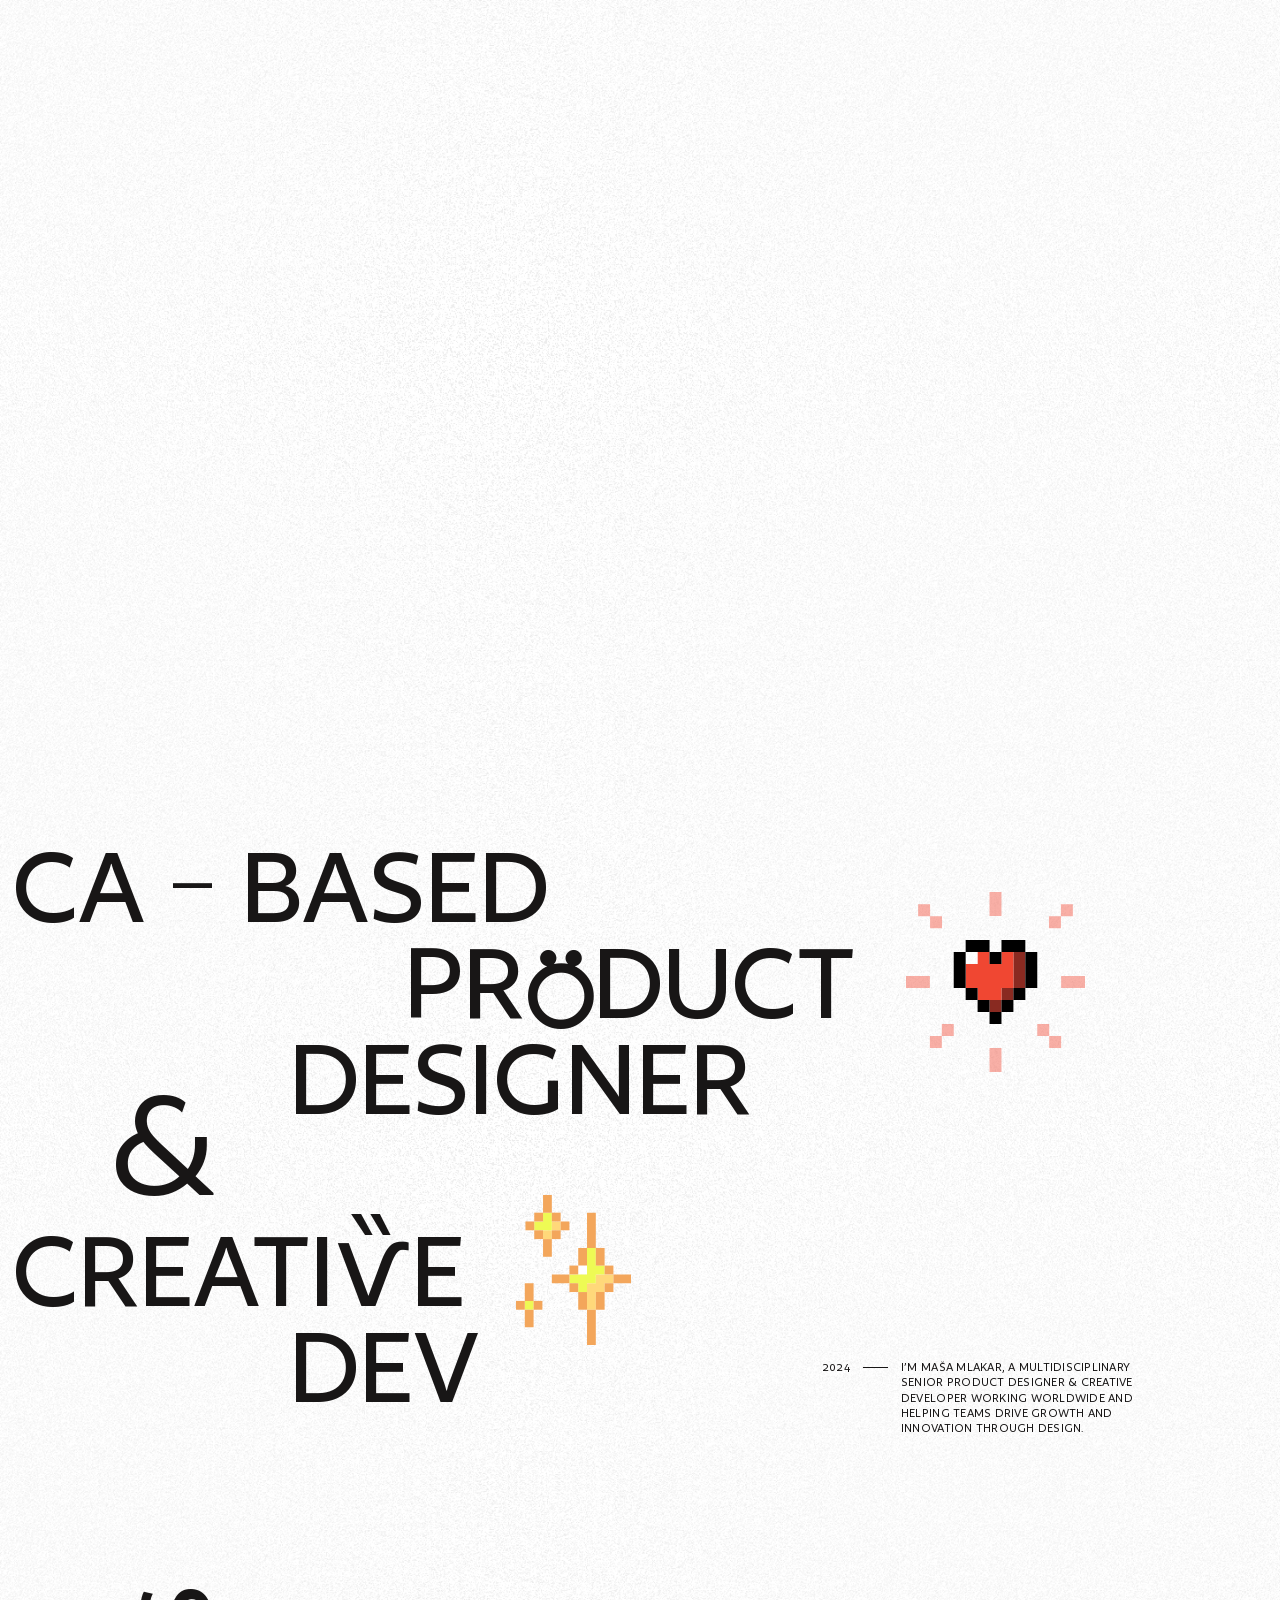
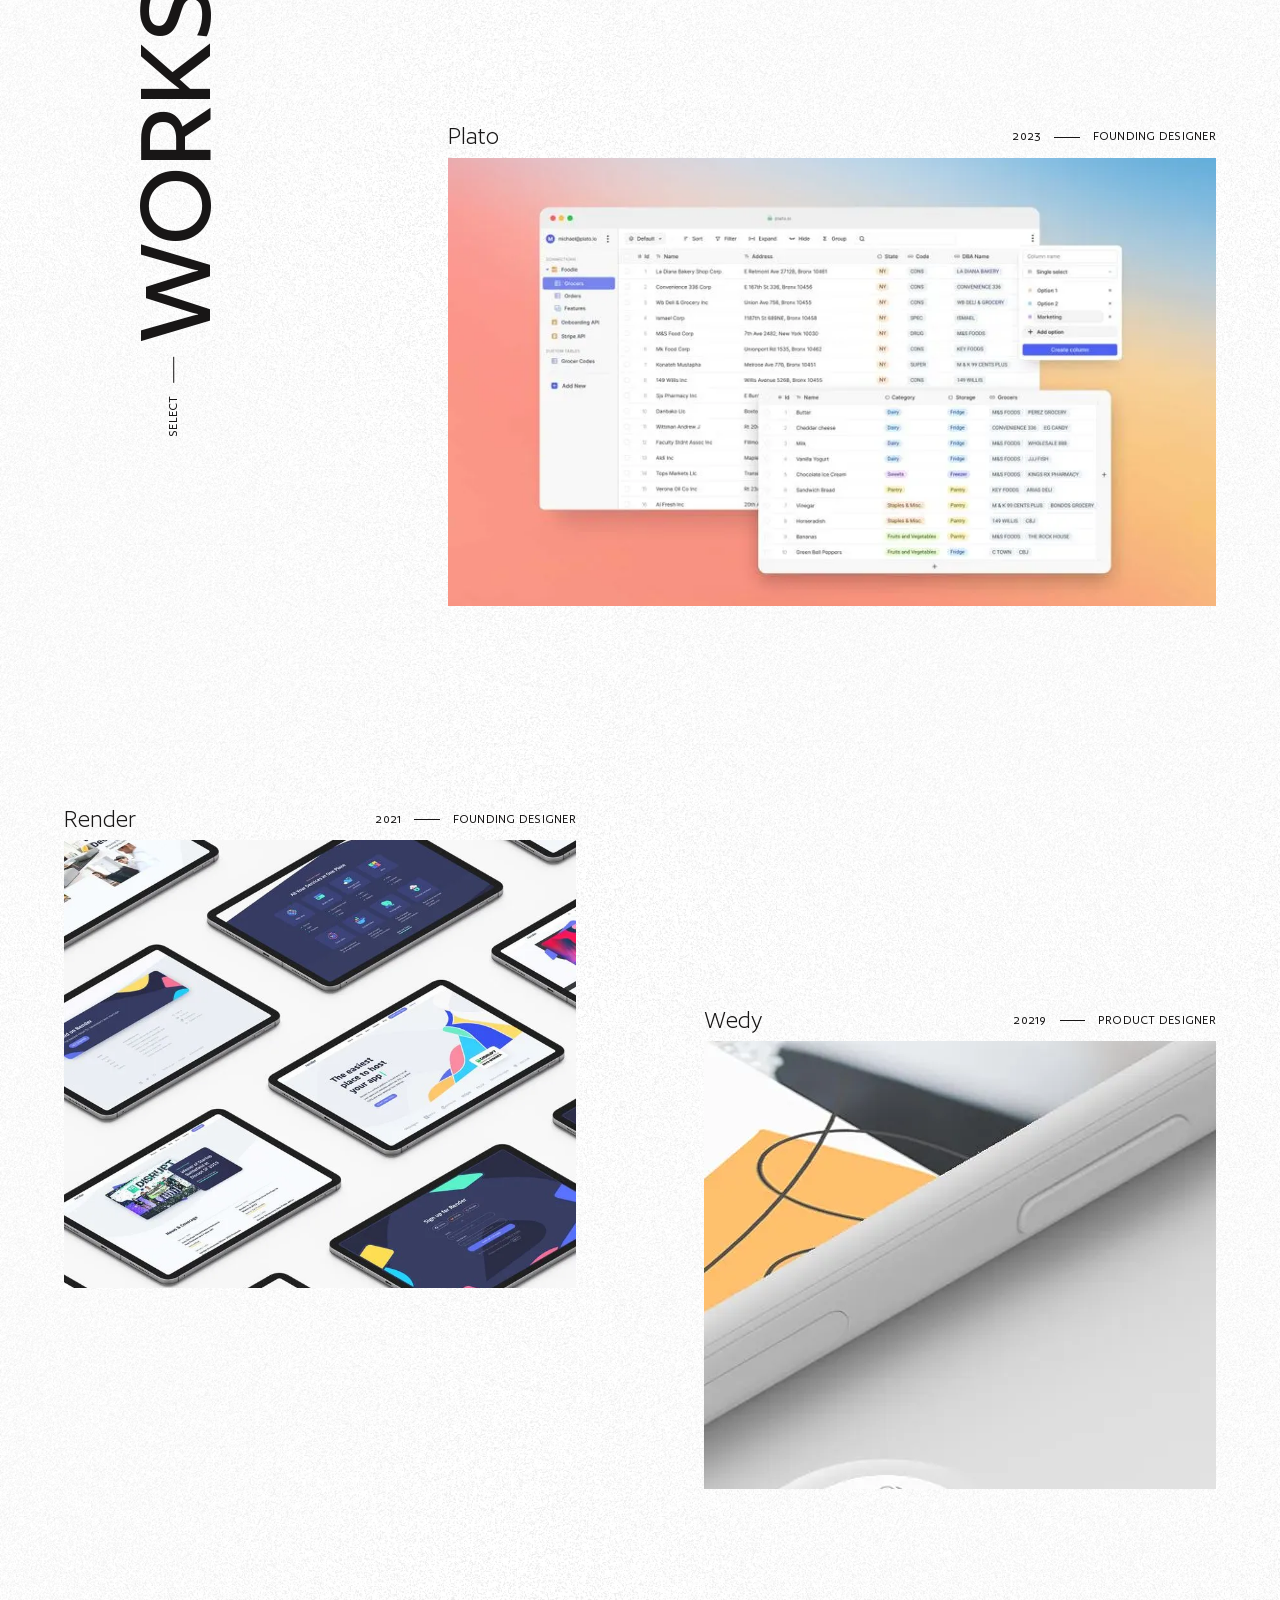
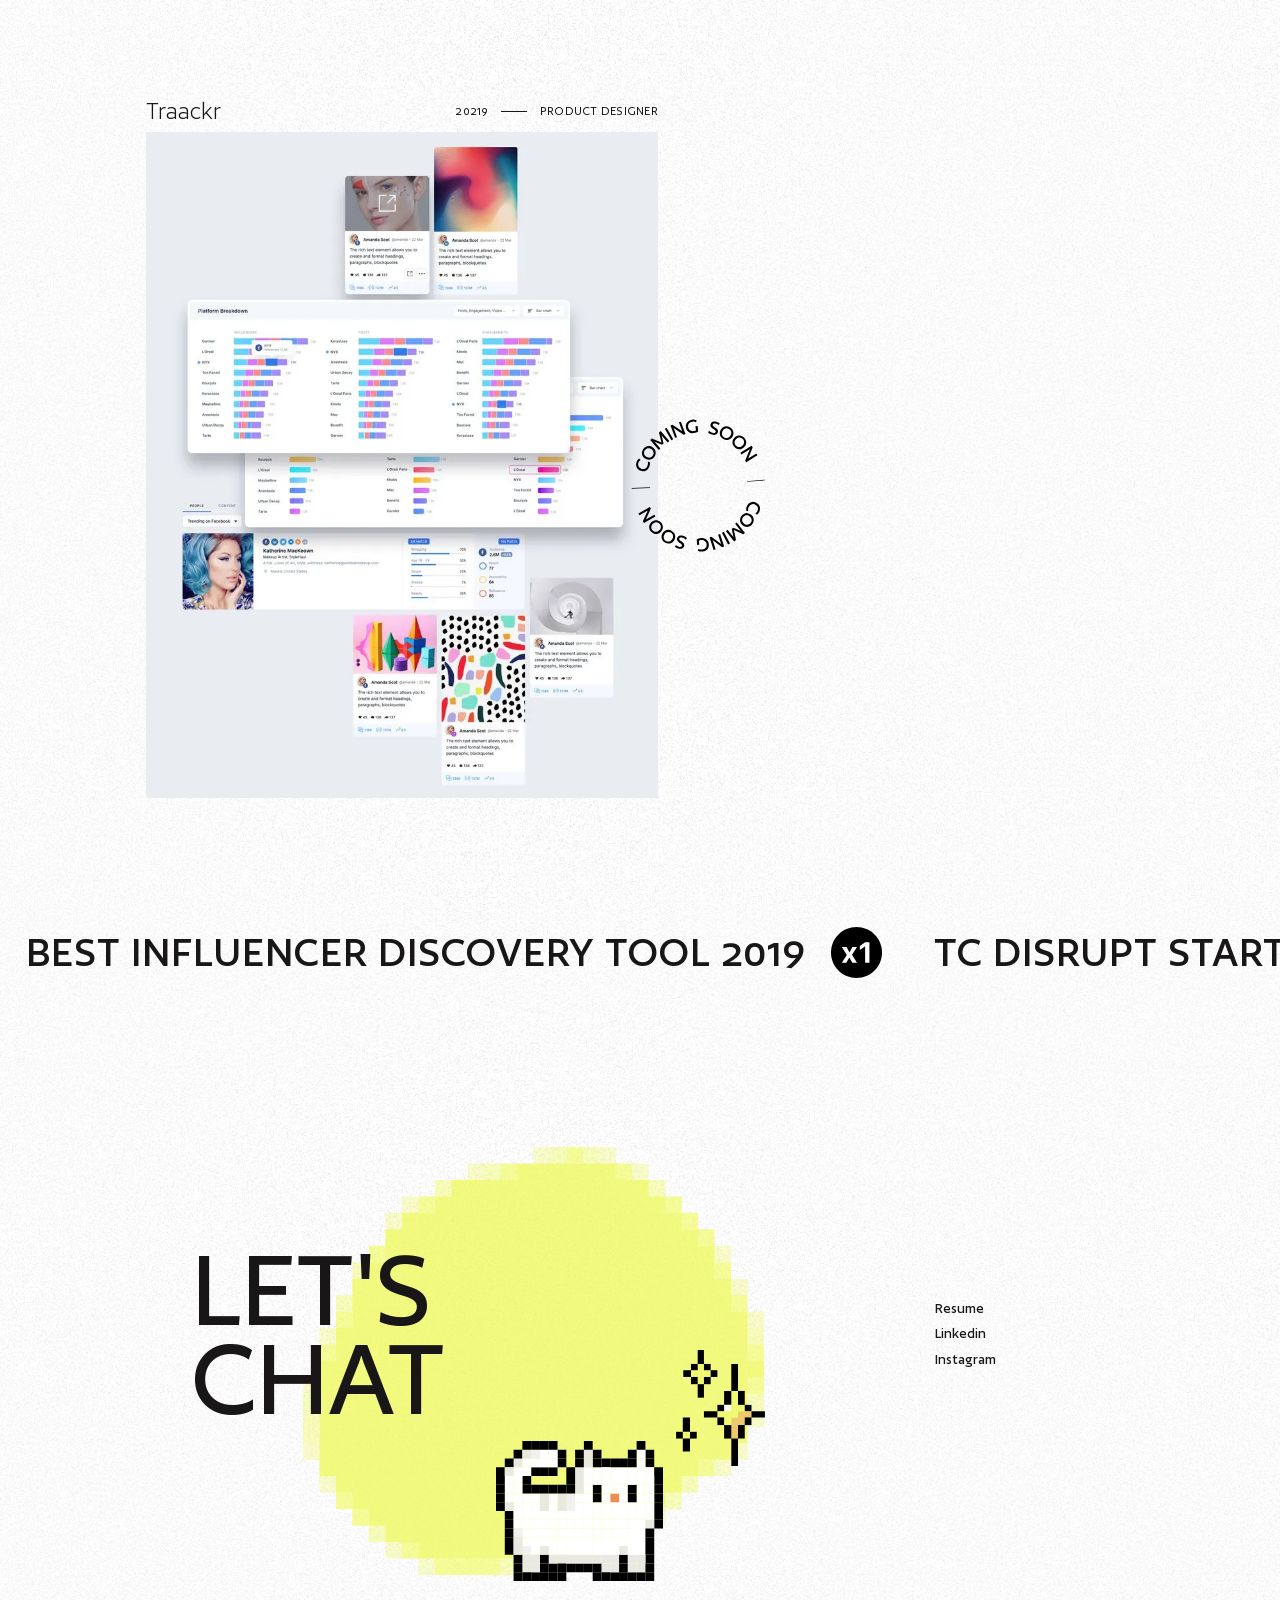
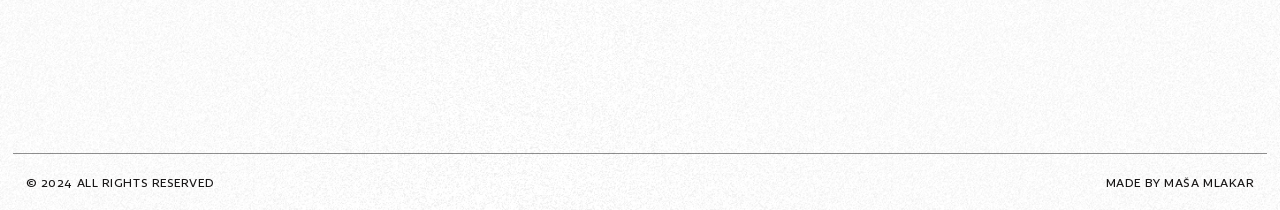
==== index.html @ 98333605 "Portfolio Upload copy of current site" ====
<!DOCTYPE html><!--  This site was created in Webflow. https://webflow.com  --><!--  Last Published: Sat Jun 08 2024 23:45:01 GMT+0000 (Coordinated Universal Time)  -->
<html data-wf-page="65b19b39ab973227f3b13074" data-wf-site="657397dfa7778a0946615f06">
<head>
  <meta charset="utf-8">
  <title>Mash Studio シ</title>
  <meta content="A creative design and development studio by Maša Mlakar" name="description">
  <meta content="Mash Studio シ" property="og:title">
  <meta content="A creative design and development studio by Maša Mlakar" property="og:description">
  <meta content="https://uploads-ssl.webflow.com/657397dfa7778a0946615f06/65c5e7dfdb0eebd6a5da8f72_img-og-100.jpg" property="og:image">
  <meta content="Mash Studio シ" property="twitter:title">
  <meta content="A creative design and development studio by Maša Mlakar" property="twitter:description">
  <meta content="https://uploads-ssl.webflow.com/657397dfa7778a0946615f06/65c5e7dfdb0eebd6a5da8f72_img-og-100.jpg" property="twitter:image">
  <meta property="og:type" content="website">
  <meta content="summary_large_image" name="twitter:card">
  <meta content="width=device-width, initial-scale=1" name="viewport">
  <meta content="Webflow" name="generator">
  <link href="css/normalize.css" rel="stylesheet" type="text/css">
  <link href="css/webflow.css" rel="stylesheet" type="text/css">
  <link href="css/mashed-57c40c.webflow.css" rel="stylesheet" type="text/css">
  <style>@media (min-width:992px) {html.w-mod-js:not(.w-mod-ix) [data-w-id="1e8b53cf-73ab-758f-64cd-9ec3dc0e7c22"] {opacity:0;-webkit-transform:translate3d(0vw, -3vh, 0) scale3d(1, 1, 1) rotateX(0) rotateY(0) rotateZ(0) skew(0, 0);-moz-transform:translate3d(0vw, -3vh, 0) scale3d(1, 1, 1) rotateX(0) rotateY(0) rotateZ(0) skew(0, 0);-ms-transform:translate3d(0vw, -3vh, 0) scale3d(1, 1, 1) rotateX(0) rotateY(0) rotateZ(0) skew(0, 0);transform:translate3d(0vw, -3vh, 0) scale3d(1, 1, 1) rotateX(0) rotateY(0) rotateZ(0) skew(0, 0);}html.w-mod-js:not(.w-mod-ix) [data-w-id="96dd6a6e-d70d-8882-640f-f2b4a6a61a47"] {opacity:0;-webkit-transform:translate3d(0, 0, 0) scale3d(1.2, 1.2, 1) rotateX(0) rotateY(0) rotateZ(0) skew(0, 0);-moz-transform:translate3d(0, 0, 0) scale3d(1.2, 1.2, 1) rotateX(0) rotateY(0) rotateZ(0) skew(0, 0);-ms-transform:translate3d(0, 0, 0) scale3d(1.2, 1.2, 1) rotateX(0) rotateY(0) rotateZ(0) skew(0, 0);transform:translate3d(0, 0, 0) scale3d(1.2, 1.2, 1) rotateX(0) rotateY(0) rotateZ(0) skew(0, 0);}html.w-mod-js:not(.w-mod-ix) [data-w-id="e85e684b-e127-0845-ed11-f6a4468691cd"] {opacity:0;-webkit-transform:translate3d(-10vw, 0, 0) scale3d(1, 1, 1) rotateX(0) rotateY(0) rotateZ(0) skew(0, 0);-moz-transform:translate3d(-10vw, 0, 0) scale3d(1, 1, 1) rotateX(0) rotateY(0) rotateZ(0) skew(0, 0);-ms-transform:translate3d(-10vw, 0, 0) scale3d(1, 1, 1) rotateX(0) rotateY(0) rotateZ(0) skew(0, 0);transform:translate3d(-10vw, 0, 0) scale3d(1, 1, 1) rotateX(0) rotateY(0) rotateZ(0) skew(0, 0);}html.w-mod-js:not(.w-mod-ix) [data-w-id="9384bc13-38c7-0d3c-a939-302dc6fa8260"] {opacity:0;-webkit-transform:translate3d(0vw, 2vh, 0) scale3d(0.8, 0.8, 1) rotateX(0) rotateY(0) rotateZ(0) skew(0, 0);-moz-transform:translate3d(0vw, 2vh, 0) scale3d(0.8, 0.8, 1) rotateX(0) rotateY(0) rotateZ(0) skew(0, 0);-ms-transform:translate3d(0vw, 2vh, 0) scale3d(0.8, 0.8, 1) rotateX(0) rotateY(0) rotateZ(0) skew(0, 0);transform:translate3d(0vw, 2vh, 0) scale3d(0.8, 0.8, 1) rotateX(0) rotateY(0) rotateZ(0) skew(0, 0);}html.w-mod-js:not(.w-mod-ix) [data-w-id="8f2a3d1b-9c2e-86d3-180e-c18a21455eba"] {-webkit-transform:translate3d(0, 10vh, 0) scale3d(1, 1, 1) rotateX(0) rotateY(0) rotateZ(0) skew(0, 0);-moz-transform:translate3d(0, 10vh, 0) scale3d(1, 1, 1) rotateX(0) rotateY(0) rotateZ(0) skew(0, 0);-ms-transform:translate3d(0, 10vh, 0) scale3d(1, 1, 1) rotateX(0) rotateY(0) rotateZ(0) skew(0, 0);transform:translate3d(0, 10vh, 0) scale3d(1, 1, 1) rotateX(0) rotateY(0) rotateZ(0) skew(0, 0);}html.w-mod-js:not(.w-mod-ix) [data-w-id="16146315-6103-25d9-6006-e9f5406413ef"] {-webkit-transform:translate3d(0vw, 0vh, 0) scale3d(1, 1, 1) rotateX(0) rotateY(0) rotateZ(0) skew(0, 0);-moz-transform:translate3d(0vw, 0vh, 0) scale3d(1, 1, 1) rotateX(0) rotateY(0) rotateZ(0) skew(0, 0);-ms-transform:translate3d(0vw, 0vh, 0) scale3d(1, 1, 1) rotateX(0) rotateY(0) rotateZ(0) skew(0, 0);transform:translate3d(0vw, 0vh, 0) scale3d(1, 1, 1) rotateX(0) rotateY(0) rotateZ(0) skew(0, 0);opacity:0;}html.w-mod-js:not(.w-mod-ix) [data-w-id="e7aa64a1-ef8d-d44f-8c01-6bc220255d97"] {-webkit-transform:translate3d(0vw, 0vh, 0) scale3d(1, 1, 1) rotateX(0) rotateY(0) rotateZ(0) skew(0, 0);-moz-transform:translate3d(0vw, 0vh, 0) scale3d(1, 1, 1) rotateX(0) rotateY(0) rotateZ(0) skew(0, 0);-ms-transform:translate3d(0vw, 0vh, 0) scale3d(1, 1, 1) rotateX(0) rotateY(0) rotateZ(0) skew(0, 0);transform:translate3d(0vw, 0vh, 0) scale3d(1, 1, 1) rotateX(0) rotateY(0) rotateZ(0) skew(0, 0);opacity:0;}html.w-mod-js:not(.w-mod-ix) [data-w-id="96dd6a6e-d70d-8882-640f-f2b4a6a61a45"] {-webkit-transform:translate3d(0vw, 0vh, 0) scale3d(1, 1, 1) rotateX(0) rotateY(0) rotateZ(0) skew(0, 0);-moz-transform:translate3d(0vw, 0vh, 0) scale3d(1, 1, 1) rotateX(0) rotateY(0) rotateZ(0) skew(0, 0);-ms-transform:translate3d(0vw, 0vh, 0) scale3d(1, 1, 1) rotateX(0) rotateY(0) rotateZ(0) skew(0, 0);transform:translate3d(0vw, 0vh, 0) scale3d(1, 1, 1) rotateX(0) rotateY(0) rotateZ(0) skew(0, 0);opacity:0;}html.w-mod-js:not(.w-mod-ix) [data-w-id="fa017852-ecb7-959e-a6ed-5fddae8f0faf"] {-webkit-transform:translate3d(0vw, 0vh, 0) scale3d(1, 1, 1) rotateX(0) rotateY(0) rotateZ(0) skew(0, 0);-moz-transform:translate3d(0vw, 0vh, 0) scale3d(1, 1, 1) rotateX(0) rotateY(0) rotateZ(0) skew(0, 0);-ms-transform:translate3d(0vw, 0vh, 0) scale3d(1, 1, 1) rotateX(0) rotateY(0) rotateZ(0) skew(0, 0);transform:translate3d(0vw, 0vh, 0) scale3d(1, 1, 1) rotateX(0) rotateY(0) rotateZ(0) skew(0, 0);opacity:0;}html.w-mod-js:not(.w-mod-ix) [data-w-id="e85e684b-e127-0845-ed11-f6a4468691ce"] {-webkit-transform:translate3d(0vw, 0vh, 0) scale3d(1, 1, 1) rotateX(0) rotateY(0) rotateZ(0) skew(0, 0);-moz-transform:translate3d(0vw, 0vh, 0) scale3d(1, 1, 1) rotateX(0) rotateY(0) rotateZ(0) skew(0, 0);-ms-transform:translate3d(0vw, 0vh, 0) scale3d(1, 1, 1) rotateX(0) rotateY(0) rotateZ(0) skew(0, 0);transform:translate3d(0vw, 0vh, 0) scale3d(1, 1, 1) rotateX(0) rotateY(0) rotateZ(0) skew(0, 0);opacity:0;}html.w-mod-js:not(.w-mod-ix) [data-w-id="d92cccfd-8426-18ac-b040-5877cfa61884"] {-webkit-transform:translate3d(0vw, 0vh, 0) scale3d(1, 1, 1) rotateX(0) rotateY(0) rotateZ(0) skew(0, 0);-moz-transform:translate3d(0vw, 0vh, 0) scale3d(1, 1, 1) rotateX(0) rotateY(0) rotateZ(0) skew(0, 0);-ms-transform:translate3d(0vw, 0vh, 0) scale3d(1, 1, 1) rotateX(0) rotateY(0) rotateZ(0) skew(0, 0);transform:translate3d(0vw, 0vh, 0) scale3d(1, 1, 1) rotateX(0) rotateY(0) rotateZ(0) skew(0, 0);opacity:0;}html.w-mod-js:not(.w-mod-ix) [data-w-id="9370dd1f-4691-2361-873c-58fc4354ad65"] {-webkit-transform:translate3d(0vw, 0vh, 0) scale3d(1, 1, 1) rotateX(0) rotateY(0) rotateZ(0) skew(0, 0);-moz-transform:translate3d(0vw, 0vh, 0) scale3d(1, 1, 1) rotateX(0) rotateY(0) rotateZ(0) skew(0, 0);-ms-transform:translate3d(0vw, 0vh, 0) scale3d(1, 1, 1) rotateX(0) rotateY(0) rotateZ(0) skew(0, 0);transform:translate3d(0vw, 0vh, 0) scale3d(1, 1, 1) rotateX(0) rotateY(0) rotateZ(0) skew(0, 0);opacity:0;}html.w-mod-js:not(.w-mod-ix) [data-w-id="63fdce41-7834-8ac0-2ad3-b0f7b9248e00"] {-webkit-transform:translate3d(0vw, 0vh, 0) scale3d(1, 1, 1) rotateX(0) rotateY(0) rotateZ(0) skew(0, 0);-moz-transform:translate3d(0vw, 0vh, 0) scale3d(1, 1, 1) rotateX(0) rotateY(0) rotateZ(0) skew(0, 0);-ms-transform:translate3d(0vw, 0vh, 0) scale3d(1, 1, 1) rotateX(0) rotateY(0) rotateZ(0) skew(0, 0);transform:translate3d(0vw, 0vh, 0) scale3d(1, 1, 1) rotateX(0) rotateY(0) rotateZ(0) skew(0, 0);opacity:0;}html.w-mod-js:not(.w-mod-ix) [data-w-id="52396f1a-99f7-1e65-dc9a-4c5ae24355ea"] {-webkit-transform:translate3d(0vw, 0vh, 0) scale3d(1, 1, 1) rotateX(0) rotateY(0) rotateZ(0) skew(0, 0);-moz-transform:translate3d(0vw, 0vh, 0) scale3d(1, 1, 1) rotateX(0) rotateY(0) rotateZ(0) skew(0, 0);-ms-transform:translate3d(0vw, 0vh, 0) scale3d(1, 1, 1) rotateX(0) rotateY(0) rotateZ(0) skew(0, 0);transform:translate3d(0vw, 0vh, 0) scale3d(1, 1, 1) rotateX(0) rotateY(0) rotateZ(0) skew(0, 0);opacity:0;}html.w-mod-js:not(.w-mod-ix) [data-w-id="6cf4dcc9-a072-6f9e-7174-d8fe97b9ea58"] {-webkit-transform:translate3d(0vw, 0vh, 0) scale3d(1, 1, 1) rotateX(0) rotateY(0) rotateZ(0) skew(0, 0);-moz-transform:translate3d(0vw, 0vh, 0) scale3d(1, 1, 1) rotateX(0) rotateY(0) rotateZ(0) skew(0, 0);-ms-transform:translate3d(0vw, 0vh, 0) scale3d(1, 1, 1) rotateX(0) rotateY(0) rotateZ(0) skew(0, 0);transform:translate3d(0vw, 0vh, 0) scale3d(1, 1, 1) rotateX(0) rotateY(0) rotateZ(0) skew(0, 0);opacity:0;}}@media (max-width:991px) and (min-width:768px) {html.w-mod-js:not(.w-mod-ix) [data-w-id="1e8b53cf-73ab-758f-64cd-9ec3dc0e7c22"] {opacity:0;-webkit-transform:translate3d(0vw, -3vh, 0) scale3d(1, 1, 1) rotateX(0) rotateY(0) rotateZ(0) skew(0, 0);-moz-transform:translate3d(0vw, -3vh, 0) scale3d(1, 1, 1) rotateX(0) rotateY(0) rotateZ(0) skew(0, 0);-ms-transform:translate3d(0vw, -3vh, 0) scale3d(1, 1, 1) rotateX(0) rotateY(0) rotateZ(0) skew(0, 0);transform:translate3d(0vw, -3vh, 0) scale3d(1, 1, 1) rotateX(0) rotateY(0) rotateZ(0) skew(0, 0);}html.w-mod-js:not(.w-mod-ix) [data-w-id="96dd6a6e-d70d-8882-640f-f2b4a6a61a47"] {opacity:0;-webkit-transform:translate3d(0, 0, 0) scale3d(1.2, 1.2, 1) rotateX(0) rotateY(0) rotateZ(0) skew(0, 0);-moz-transform:translate3d(0, 0, 0) scale3d(1.2, 1.2, 1) rotateX(0) rotateY(0) rotateZ(0) skew(0, 0);-ms-transform:translate3d(0, 0, 0) scale3d(1.2, 1.2, 1) rotateX(0) rotateY(0) rotateZ(0) skew(0, 0);transform:translate3d(0, 0, 0) scale3d(1.2, 1.2, 1) rotateX(0) rotateY(0) rotateZ(0) skew(0, 0);}html.w-mod-js:not(.w-mod-ix) [data-w-id="e85e684b-e127-0845-ed11-f6a4468691cd"] {opacity:0;-webkit-transform:translate3d(-10vw, 0, 0) scale3d(1, 1, 1) rotateX(0) rotateY(0) rotateZ(0) skew(0, 0);-moz-transform:translate3d(-10vw, 0, 0) scale3d(1, 1, 1) rotateX(0) rotateY(0) rotateZ(0) skew(0, 0);-ms-transform:translate3d(-10vw, 0, 0) scale3d(1, 1, 1) rotateX(0) rotateY(0) rotateZ(0) skew(0, 0);transform:translate3d(-10vw, 0, 0) scale3d(1, 1, 1) rotateX(0) rotateY(0) rotateZ(0) skew(0, 0);}html.w-mod-js:not(.w-mod-ix) [data-w-id="9384bc13-38c7-0d3c-a939-302dc6fa8260"] {opacity:0;-webkit-transform:translate3d(0vw, 2vh, 0) scale3d(0.8, 0.8, 1) rotateX(0) rotateY(0) rotateZ(0) skew(0, 0);-moz-transform:translate3d(0vw, 2vh, 0) scale3d(0.8, 0.8, 1) rotateX(0) rotateY(0) rotateZ(0) skew(0, 0);-ms-transform:translate3d(0vw, 2vh, 0) scale3d(0.8, 0.8, 1) rotateX(0) rotateY(0) rotateZ(0) skew(0, 0);transform:translate3d(0vw, 2vh, 0) scale3d(0.8, 0.8, 1) rotateX(0) rotateY(0) rotateZ(0) skew(0, 0);}html.w-mod-js:not(.w-mod-ix) [data-w-id="8f2a3d1b-9c2e-86d3-180e-c18a21455eba"] {-webkit-transform:translate3d(0, 10vh, 0) scale3d(1, 1, 1) rotateX(0) rotateY(0) rotateZ(0) skew(0, 0);-moz-transform:translate3d(0, 10vh, 0) scale3d(1, 1, 1) rotateX(0) rotateY(0) rotateZ(0) skew(0, 0);-ms-transform:translate3d(0, 10vh, 0) scale3d(1, 1, 1) rotateX(0) rotateY(0) rotateZ(0) skew(0, 0);transform:translate3d(0, 10vh, 0) scale3d(1, 1, 1) rotateX(0) rotateY(0) rotateZ(0) skew(0, 0);}html.w-mod-js:not(.w-mod-ix) [data-w-id="16146315-6103-25d9-6006-e9f5406413ef"] {-webkit-transform:translate3d(0vw, 0vh, 0) scale3d(1, 1, 1) rotateX(0) rotateY(0) rotateZ(0) skew(0, 0);-moz-transform:translate3d(0vw, 0vh, 0) scale3d(1, 1, 1) rotateX(0) rotateY(0) rotateZ(0) skew(0, 0);-ms-transform:translate3d(0vw, 0vh, 0) scale3d(1, 1, 1) rotateX(0) rotateY(0) rotateZ(0) skew(0, 0);transform:translate3d(0vw, 0vh, 0) scale3d(1, 1, 1) rotateX(0) rotateY(0) rotateZ(0) skew(0, 0);opacity:0;}html.w-mod-js:not(.w-mod-ix) [data-w-id="e7aa64a1-ef8d-d44f-8c01-6bc220255d97"] {-webkit-transform:translate3d(0vw, 0vh, 0) scale3d(1, 1, 1) rotateX(0) rotateY(0) rotateZ(0) skew(0, 0);-moz-transform:translate3d(0vw, 0vh, 0) scale3d(1, 1, 1) rotateX(0) rotateY(0) rotateZ(0) skew(0, 0);-ms-transform:translate3d(0vw, 0vh, 0) scale3d(1, 1, 1) rotateX(0) rotateY(0) rotateZ(0) skew(0, 0);transform:translate3d(0vw, 0vh, 0) scale3d(1, 1, 1) rotateX(0) rotateY(0) rotateZ(0) skew(0, 0);opacity:0;}html.w-mod-js:not(.w-mod-ix) [data-w-id="96dd6a6e-d70d-8882-640f-f2b4a6a61a45"] {-webkit-transform:translate3d(0vw, 0vh, 0) scale3d(1, 1, 1) rotateX(0) rotateY(0) rotateZ(0) skew(0, 0);-moz-transform:translate3d(0vw, 0vh, 0) scale3d(1, 1, 1) rotateX(0) rotateY(0) rotateZ(0) skew(0, 0);-ms-transform:translate3d(0vw, 0vh, 0) scale3d(1, 1, 1) rotateX(0) rotateY(0) rotateZ(0) skew(0, 0);transform:translate3d(0vw, 0vh, 0) scale3d(1, 1, 1) rotateX(0) rotateY(0) rotateZ(0) skew(0, 0);opacity:0;}html.w-mod-js:not(.w-mod-ix) [data-w-id="fa017852-ecb7-959e-a6ed-5fddae8f0faf"] {-webkit-transform:translate3d(0vw, 0vh, 0) scale3d(1, 1, 1) rotateX(0) rotateY(0) rotateZ(0) skew(0, 0);-moz-transform:translate3d(0vw, 0vh, 0) scale3d(1, 1, 1) rotateX(0) rotateY(0) rotateZ(0) skew(0, 0);-ms-transform:translate3d(0vw, 0vh, 0) scale3d(1, 1, 1) rotateX(0) rotateY(0) rotateZ(0) skew(0, 0);transform:translate3d(0vw, 0vh, 0) scale3d(1, 1, 1) rotateX(0) rotateY(0) rotateZ(0) skew(0, 0);opacity:0;}html.w-mod-js:not(.w-mod-ix) [data-w-id="e85e684b-e127-0845-ed11-f6a4468691ce"] {-webkit-transform:translate3d(0vw, 0vh, 0) scale3d(1, 1, 1) rotateX(0) rotateY(0) rotateZ(0) skew(0, 0);-moz-transform:translate3d(0vw, 0vh, 0) scale3d(1, 1, 1) rotateX(0) rotateY(0) rotateZ(0) skew(0, 0);-ms-transform:translate3d(0vw, 0vh, 0) scale3d(1, 1, 1) rotateX(0) rotateY(0) rotateZ(0) skew(0, 0);transform:translate3d(0vw, 0vh, 0) scale3d(1, 1, 1) rotateX(0) rotateY(0) rotateZ(0) skew(0, 0);opacity:0;}html.w-mod-js:not(.w-mod-ix) [data-w-id="d92cccfd-8426-18ac-b040-5877cfa61884"] {-webkit-transform:translate3d(0vw, 0vh, 0) scale3d(1, 1, 1) rotateX(0) rotateY(0) rotateZ(0) skew(0, 0);-moz-transform:translate3d(0vw, 0vh, 0) scale3d(1, 1, 1) rotateX(0) rotateY(0) rotateZ(0) skew(0, 0);-ms-transform:translate3d(0vw, 0vh, 0) scale3d(1, 1, 1) rotateX(0) rotateY(0) rotateZ(0) skew(0, 0);transform:translate3d(0vw, 0vh, 0) scale3d(1, 1, 1) rotateX(0) rotateY(0) rotateZ(0) skew(0, 0);opacity:0;}html.w-mod-js:not(.w-mod-ix) [data-w-id="9370dd1f-4691-2361-873c-58fc4354ad65"] {-webkit-transform:translate3d(0vw, 0vh, 0) scale3d(1, 1, 1) rotateX(0) rotateY(0) rotateZ(0) skew(0, 0);-moz-transform:translate3d(0vw, 0vh, 0) scale3d(1, 1, 1) rotateX(0) rotateY(0) rotateZ(0) skew(0, 0);-ms-transform:translate3d(0vw, 0vh, 0) scale3d(1, 1, 1) rotateX(0) rotateY(0) rotateZ(0) skew(0, 0);transform:translate3d(0vw, 0vh, 0) scale3d(1, 1, 1) rotateX(0) rotateY(0) rotateZ(0) skew(0, 0);opacity:0;}html.w-mod-js:not(.w-mod-ix) [data-w-id="63fdce41-7834-8ac0-2ad3-b0f7b9248e00"] {-webkit-transform:translate3d(0vw, 0vh, 0) scale3d(1, 1, 1) rotateX(0) rotateY(0) rotateZ(0) skew(0, 0);-moz-transform:translate3d(0vw, 0vh, 0) scale3d(1, 1, 1) rotateX(0) rotateY(0) rotateZ(0) skew(0, 0);-ms-transform:translate3d(0vw, 0vh, 0) scale3d(1, 1, 1) rotateX(0) rotateY(0) rotateZ(0) skew(0, 0);transform:translate3d(0vw, 0vh, 0) scale3d(1, 1, 1) rotateX(0) rotateY(0) rotateZ(0) skew(0, 0);opacity:0;}html.w-mod-js:not(.w-mod-ix) [data-w-id="52396f1a-99f7-1e65-dc9a-4c5ae24355ea"] {-webkit-transform:translate3d(0vw, 0vh, 0) scale3d(1, 1, 1) rotateX(0) rotateY(0) rotateZ(0) skew(0, 0);-moz-transform:translate3d(0vw, 0vh, 0) scale3d(1, 1, 1) rotateX(0) rotateY(0) rotateZ(0) skew(0, 0);-ms-transform:translate3d(0vw, 0vh, 0) scale3d(1, 1, 1) rotateX(0) rotateY(0) rotateZ(0) skew(0, 0);transform:translate3d(0vw, 0vh, 0) scale3d(1, 1, 1) rotateX(0) rotateY(0) rotateZ(0) skew(0, 0);opacity:0;}html.w-mod-js:not(.w-mod-ix) [data-w-id="6cf4dcc9-a072-6f9e-7174-d8fe97b9ea58"] {-webkit-transform:translate3d(0vw, 0vh, 0) scale3d(1, 1, 1) rotateX(0) rotateY(0) rotateZ(0) skew(0, 0);-moz-transform:translate3d(0vw, 0vh, 0) scale3d(1, 1, 1) rotateX(0) rotateY(0) rotateZ(0) skew(0, 0);-ms-transform:translate3d(0vw, 0vh, 0) scale3d(1, 1, 1) rotateX(0) rotateY(0) rotateZ(0) skew(0, 0);transform:translate3d(0vw, 0vh, 0) scale3d(1, 1, 1) rotateX(0) rotateY(0) rotateZ(0) skew(0, 0);opacity:0;}}@media (max-width:767px) and (min-width:480px) {html.w-mod-js:not(.w-mod-ix) [data-w-id="1e8b53cf-73ab-758f-64cd-9ec3dc0e7c22"] {opacity:0;-webkit-transform:translate3d(0vw, -3vh, 0) scale3d(1, 1, 1) rotateX(0) rotateY(0) rotateZ(0) skew(0, 0);-moz-transform:translate3d(0vw, -3vh, 0) scale3d(1, 1, 1) rotateX(0) rotateY(0) rotateZ(0) skew(0, 0);-ms-transform:translate3d(0vw, -3vh, 0) scale3d(1, 1, 1) rotateX(0) rotateY(0) rotateZ(0) skew(0, 0);transform:translate3d(0vw, -3vh, 0) scale3d(1, 1, 1) rotateX(0) rotateY(0) rotateZ(0) skew(0, 0);}html.w-mod-js:not(.w-mod-ix) [data-w-id="96dd6a6e-d70d-8882-640f-f2b4a6a61a47"] {opacity:0;-webkit-transform:translate3d(0, 0, 0) scale3d(1.2, 1.2, 1) rotateX(0) rotateY(0) rotateZ(0) skew(0, 0);-moz-transform:translate3d(0, 0, 0) scale3d(1.2, 1.2, 1) rotateX(0) rotateY(0) rotateZ(0) skew(0, 0);-ms-transform:translate3d(0, 0, 0) scale3d(1.2, 1.2, 1) rotateX(0) rotateY(0) rotateZ(0) skew(0, 0);transform:translate3d(0, 0, 0) scale3d(1.2, 1.2, 1) rotateX(0) rotateY(0) rotateZ(0) skew(0, 0);}html.w-mod-js:not(.w-mod-ix) [data-w-id="e85e684b-e127-0845-ed11-f6a4468691cd"] {opacity:0;-webkit-transform:translate3d(-10vw, 0, 0) scale3d(1, 1, 1) rotateX(0) rotateY(0) rotateZ(0) skew(0, 0);-moz-transform:translate3d(-10vw, 0, 0) scale3d(1, 1, 1) rotateX(0) rotateY(0) rotateZ(0) skew(0, 0);-ms-transform:translate3d(-10vw, 0, 0) scale3d(1, 1, 1) rotateX(0) rotateY(0) rotateZ(0) skew(0, 0);transform:translate3d(-10vw, 0, 0) scale3d(1, 1, 1) rotateX(0) rotateY(0) rotateZ(0) skew(0, 0);}html.w-mod-js:not(.w-mod-ix) [data-w-id="9384bc13-38c7-0d3c-a939-302dc6fa8260"] {opacity:0;-webkit-transform:translate3d(0vw, 2vh, 0) scale3d(0.8, 0.8, 1) rotateX(0) rotateY(0) rotateZ(0) skew(0, 0);-moz-transform:translate3d(0vw, 2vh, 0) scale3d(0.8, 0.8, 1) rotateX(0) rotateY(0) rotateZ(0) skew(0, 0);-ms-transform:translate3d(0vw, 2vh, 0) scale3d(0.8, 0.8, 1) rotateX(0) rotateY(0) rotateZ(0) skew(0, 0);transform:translate3d(0vw, 2vh, 0) scale3d(0.8, 0.8, 1) rotateX(0) rotateY(0) rotateZ(0) skew(0, 0);}html.w-mod-js:not(.w-mod-ix) [data-w-id="8f2a3d1b-9c2e-86d3-180e-c18a21455eba"] {-webkit-transform:translate3d(0, 10vh, 0) scale3d(1, 1, 1) rotateX(0) rotateY(0) rotateZ(0) skew(0, 0);-moz-transform:translate3d(0, 10vh, 0) scale3d(1, 1, 1) rotateX(0) rotateY(0) rotateZ(0) skew(0, 0);-ms-transform:translate3d(0, 10vh, 0) scale3d(1, 1, 1) rotateX(0) rotateY(0) rotateZ(0) skew(0, 0);transform:translate3d(0, 10vh, 0) scale3d(1, 1, 1) rotateX(0) rotateY(0) rotateZ(0) skew(0, 0);}html.w-mod-js:not(.w-mod-ix) [data-w-id="16146315-6103-25d9-6006-e9f5406413ef"] {-webkit-transform:translate3d(0vw, 0vh, 0) scale3d(1, 1, 1) rotateX(0) rotateY(0) rotateZ(0) skew(0, 0);-moz-transform:translate3d(0vw, 0vh, 0) scale3d(1, 1, 1) rotateX(0) rotateY(0) rotateZ(0) skew(0, 0);-ms-transform:translate3d(0vw, 0vh, 0) scale3d(1, 1, 1) rotateX(0) rotateY(0) rotateZ(0) skew(0, 0);transform:translate3d(0vw, 0vh, 0) scale3d(1, 1, 1) rotateX(0) rotateY(0) rotateZ(0) skew(0, 0);opacity:0;}html.w-mod-js:not(.w-mod-ix) [data-w-id="e7aa64a1-ef8d-d44f-8c01-6bc220255d97"] {-webkit-transform:translate3d(0vw, 0vh, 0) scale3d(1, 1, 1) rotateX(0) rotateY(0) rotateZ(0) skew(0, 0);-moz-transform:translate3d(0vw, 0vh, 0) scale3d(1, 1, 1) rotateX(0) rotateY(0) rotateZ(0) skew(0, 0);-ms-transform:translate3d(0vw, 0vh, 0) scale3d(1, 1, 1) rotateX(0) rotateY(0) rotateZ(0) skew(0, 0);transform:translate3d(0vw, 0vh, 0) scale3d(1, 1, 1) rotateX(0) rotateY(0) rotateZ(0) skew(0, 0);opacity:0;}html.w-mod-js:not(.w-mod-ix) [data-w-id="96dd6a6e-d70d-8882-640f-f2b4a6a61a45"] {-webkit-transform:translate3d(0vw, 0vh, 0) scale3d(1, 1, 1) rotateX(0) rotateY(0) rotateZ(0) skew(0, 0);-moz-transform:translate3d(0vw, 0vh, 0) scale3d(1, 1, 1) rotateX(0) rotateY(0) rotateZ(0) skew(0, 0);-ms-transform:translate3d(0vw, 0vh, 0) scale3d(1, 1, 1) rotateX(0) rotateY(0) rotateZ(0) skew(0, 0);transform:translate3d(0vw, 0vh, 0) scale3d(1, 1, 1) rotateX(0) rotateY(0) rotateZ(0) skew(0, 0);opacity:0;}html.w-mod-js:not(.w-mod-ix) [data-w-id="fa017852-ecb7-959e-a6ed-5fddae8f0faf"] {-webkit-transform:translate3d(0vw, 0vh, 0) scale3d(1, 1, 1) rotateX(0) rotateY(0) rotateZ(0) skew(0, 0);-moz-transform:translate3d(0vw, 0vh, 0) scale3d(1, 1, 1) rotateX(0) rotateY(0) rotateZ(0) skew(0, 0);-ms-transform:translate3d(0vw, 0vh, 0) scale3d(1, 1, 1) rotateX(0) rotateY(0) rotateZ(0) skew(0, 0);transform:translate3d(0vw, 0vh, 0) scale3d(1, 1, 1) rotateX(0) rotateY(0) rotateZ(0) skew(0, 0);opacity:0;}html.w-mod-js:not(.w-mod-ix) [data-w-id="e85e684b-e127-0845-ed11-f6a4468691ce"] {-webkit-transform:translate3d(0vw, 0vh, 0) scale3d(1, 1, 1) rotateX(0) rotateY(0) rotateZ(0) skew(0, 0);-moz-transform:translate3d(0vw, 0vh, 0) scale3d(1, 1, 1) rotateX(0) rotateY(0) rotateZ(0) skew(0, 0);-ms-transform:translate3d(0vw, 0vh, 0) scale3d(1, 1, 1) rotateX(0) rotateY(0) rotateZ(0) skew(0, 0);transform:translate3d(0vw, 0vh, 0) scale3d(1, 1, 1) rotateX(0) rotateY(0) rotateZ(0) skew(0, 0);opacity:0;}html.w-mod-js:not(.w-mod-ix) [data-w-id="d92cccfd-8426-18ac-b040-5877cfa61884"] {-webkit-transform:translate3d(0vw, 0vh, 0) scale3d(1, 1, 1) rotateX(0) rotateY(0) rotateZ(0) skew(0, 0);-moz-transform:translate3d(0vw, 0vh, 0) scale3d(1, 1, 1) rotateX(0) rotateY(0) rotateZ(0) skew(0, 0);-ms-transform:translate3d(0vw, 0vh, 0) scale3d(1, 1, 1) rotateX(0) rotateY(0) rotateZ(0) skew(0, 0);transform:translate3d(0vw, 0vh, 0) scale3d(1, 1, 1) rotateX(0) rotateY(0) rotateZ(0) skew(0, 0);opacity:0;}html.w-mod-js:not(.w-mod-ix) [data-w-id="9370dd1f-4691-2361-873c-58fc4354ad65"] {-webkit-transform:translate3d(0vw, 0vh, 0) scale3d(1, 1, 1) rotateX(0) rotateY(0) rotateZ(0) skew(0, 0);-moz-transform:translate3d(0vw, 0vh, 0) scale3d(1, 1, 1) rotateX(0) rotateY(0) rotateZ(0) skew(0, 0);-ms-transform:translate3d(0vw, 0vh, 0) scale3d(1, 1, 1) rotateX(0) rotateY(0) rotateZ(0) skew(0, 0);transform:translate3d(0vw, 0vh, 0) scale3d(1, 1, 1) rotateX(0) rotateY(0) rotateZ(0) skew(0, 0);opacity:0;}html.w-mod-js:not(.w-mod-ix) [data-w-id="63fdce41-7834-8ac0-2ad3-b0f7b9248e00"] {-webkit-transform:translate3d(0vw, 0vh, 0) scale3d(1, 1, 1) rotateX(0) rotateY(0) rotateZ(0) skew(0, 0);-moz-transform:translate3d(0vw, 0vh, 0) scale3d(1, 1, 1) rotateX(0) rotateY(0) rotateZ(0) skew(0, 0);-ms-transform:translate3d(0vw, 0vh, 0) scale3d(1, 1, 1) rotateX(0) rotateY(0) rotateZ(0) skew(0, 0);transform:translate3d(0vw, 0vh, 0) scale3d(1, 1, 1) rotateX(0) rotateY(0) rotateZ(0) skew(0, 0);opacity:0;}html.w-mod-js:not(.w-mod-ix) [data-w-id="52396f1a-99f7-1e65-dc9a-4c5ae24355ea"] {-webkit-transform:translate3d(0vw, 0vh, 0) scale3d(1, 1, 1) rotateX(0) rotateY(0) rotateZ(0) skew(0, 0);-moz-transform:translate3d(0vw, 0vh, 0) scale3d(1, 1, 1) rotateX(0) rotateY(0) rotateZ(0) skew(0, 0);-ms-transform:translate3d(0vw, 0vh, 0) scale3d(1, 1, 1) rotateX(0) rotateY(0) rotateZ(0) skew(0, 0);transform:translate3d(0vw, 0vh, 0) scale3d(1, 1, 1) rotateX(0) rotateY(0) rotateZ(0) skew(0, 0);opacity:0;}html.w-mod-js:not(.w-mod-ix) [data-w-id="6cf4dcc9-a072-6f9e-7174-d8fe97b9ea58"] {-webkit-transform:translate3d(0vw, 0vh, 0) scale3d(1, 1, 1) rotateX(0) rotateY(0) rotateZ(0) skew(0, 0);-moz-transform:translate3d(0vw, 0vh, 0) scale3d(1, 1, 1) rotateX(0) rotateY(0) rotateZ(0) skew(0, 0);-ms-transform:translate3d(0vw, 0vh, 0) scale3d(1, 1, 1) rotateX(0) rotateY(0) rotateZ(0) skew(0, 0);transform:translate3d(0vw, 0vh, 0) scale3d(1, 1, 1) rotateX(0) rotateY(0) rotateZ(0) skew(0, 0);opacity:0;}}</style>
  <script type="text/javascript">!function(o,c){var n=c.documentElement,t=" w-mod-";n.className+=t+"js",("ontouchstart"in o||o.DocumentTouch&&c instanceof DocumentTouch)&&(n.className+=t+"touch")}(window,document);</script>
  <link href="images/favicon.png" rel="shortcut icon" type="image/x-icon">
  <link href="images/webclip.png" rel="apple-touch-icon">
</head>
<body class="body">
  <div class="s-full loading">
    <div class="c-load">
      <div class="card-load pink"></div>
      <div class="card-load yellow"></div>
      <div class="card-load red"></div>
      <div class="card-load white"></div>
    </div>
    <div class="float-star"><img src="images/img-logo-loader.svg" loading="eager" alt="" class="img-logo-wordmark"></div>
  </div>
  <div class="cursor-wrap mbm-ex">
    <div class="cursor w-embed">
      <style>
.cursor-wrap,.work-num,.certificate-img,.work-top-img,.radio-txt {
pointer-events: none;
}
body:hover .cursor-wrap {
	opacity: 1.0;
}
</style>
    </div>
    <div class="cursor-dot"></div>
  </div>
  <div class="infinite-marquee w-embed">
    <style>
.track {
  position: absolute;
  white-space: nowrap;
  will-change: transform;
  animation: marquee 15s linear infinite;
  /* manipulate the speed of the marquee by changing "40s" line above*/
}
@keyframes marquee {
  from { transform: translateX(-50%); }
  to { transform: translateX(0%); }
}
</style>
  </div>
  <header class="s-hero">
    <div class="nav">
      <div class="c-nav">
        <div class="nav-logo"><img src="images/img-logo-black.svg" alt="Mash Studio logo icon" class="img-logo">
          <h1 class="text-logo-em">Mash studio</h1>
        </div>
        <div class="nav-menu">
          <div class="menu-icon">✸</div>
        </div>
      </div>
    </div>
    <div class="c-hero">
      <div data-w-id="16146315-6103-25d9-6006-e9f5406413ee" class="w-layout-hflex flex-row">
        <h2 data-w-id="16146315-6103-25d9-6006-e9f5406413ef" class="text-large hero-text">A Design</h2><img src="images/img-icon-sunglasses.svg" loading="eager" data-w-id="1e8b53cf-73ab-758f-64cd-9ec3dc0e7c22" alt="" class="img-glasses">
        <h2 data-w-id="e7aa64a1-ef8d-d44f-8c01-6bc220255d97" class="text-large hero-text">Wizard</h2>
      </div>
      <div data-w-id="96dd6a6e-d70d-8882-640f-f2b4a6a61a44" class="w-layout-hflex flex-row"><img src="images/img-sparkle-02.svg" loading="eager" data-w-id="96dd6a6e-d70d-8882-640f-f2b4a6a61a47" alt="sparkle " class="img-sparkle-hero">
        <h2 data-w-id="96dd6a6e-d70d-8882-640f-f2b4a6a61a45" class="text-large hero-text">Crafting </h2>
        <h2 data-w-id="fa017852-ecb7-959e-a6ed-5fddae8f0faf" class="text-large hero-text"> digital</h2>
      </div>
      <div data-w-id="e85e684b-e127-0845-ed11-f6a4468691cc" class="w-layout-hflex flex-row">
        <h2 data-w-id="e85e684b-e127-0845-ed11-f6a4468691ce" class="text-large hero-text">Realms</h2><img src="images/img-rainbow.svg" loading="eager" data-w-id="e85e684b-e127-0845-ed11-f6a4468691cd" alt="" class="img-rainbow">
      </div>
      <div data-w-id="d92cccfd-8426-18ac-b040-5877cfa61883" class="w-layout-hflex flex-row">
        <h2 data-w-id="d92cccfd-8426-18ac-b040-5877cfa61884" class="text-large hero-text">&amp; </h2>
        <h2 data-w-id="9370dd1f-4691-2361-873c-58fc4354ad65" class="text-large hero-text"> Conjuring </h2>
      </div>
      <div data-w-id="63fdce41-7834-8ac0-2ad3-b0f7b9248dff" class="w-layout-hflex flex-row">
        <h2 data-w-id="63fdce41-7834-8ac0-2ad3-b0f7b9248e00" class="text-large hero-text">magical</h2><img src="images/img-strawberry.svg" loading="eager" data-w-id="9384bc13-38c7-0d3c-a939-302dc6fa8260" alt="" class="img-strawberry">
        <h2 data-w-id="52396f1a-99f7-1e65-dc9a-4c5ae24355ea" class="text-large hero-text">User</h2>
        <h2 data-w-id="6cf4dcc9-a072-6f9e-7174-d8fe97b9ea58" class="text-large hero-text"> Xp</h2>
      </div>
    </div>
    <div data-w-id="8f2a3d1b-9c2e-86d3-180e-c18a21455eba" class="marquee-horizontal hero">
      <div class="marquee-horizontal-alt-css w-embed">
        <style>
.track-horizontal-alt {
  position: absolute;
  white-space: nowrap;
  will-change: transform;
  animation: marquee-horizontal-alt 50s linear infinite;
  /* manipulate the speed of the marquee by changing "40s" line above*/
}
@keyframes marquee-horizontal-alt {
  from { transform: translateX(-30%); }
  to { transform: translateX(0%); }
}
</style>
      </div>
      <div class="track-horizontal-alt">
        <div class="w-layout-hflex flex-row">
          <div class="text-belt-vw">Branding</div>
          <div class="text-belt-vw spacing-belt">❤</div>
          <div class="text-belt-vw">Type Nerd</div>
          <div class="text-belt-vw spacing-belt">シ</div>
          <div class="text-belt-vw">Webflow Development</div>
          <div class="text-belt-vw spacing-belt">★</div>
          <div class="text-belt-vw">Font-end Development</div>
          <div class="text-belt-vw spacing-belt">✱</div>
          <div class="text-belt-vw">Web Design</div>
          <div class="text-belt-vw spacing-belt">ツ</div>
          <div class="text-belt-vw">Product Design</div>
          <div class="text-belt-vw spacing-belt">✦</div>
          <div class="text-belt-vw">Interaction  Design</div>
          <div class="text-belt-vw spacing-belt">✿</div>
        </div>
        <div class="w-layout-hflex flex-row">
          <div class="text-belt-vw">Branding</div>
          <div class="text-belt-vw spacing-belt">❤</div>
          <div class="text-belt-vw">Type Nerd</div>
          <div class="text-belt-vw spacing-belt">シ</div>
          <div class="text-belt-vw">Webflow Development</div>
          <div class="text-belt-vw spacing-belt">★</div>
          <div class="text-belt-vw">Font-end Development</div>
          <div class="text-belt-vw spacing-belt">✱</div>
          <div class="text-belt-vw">Web Design</div>
          <div class="text-belt-vw spacing-belt">ツ</div>
          <div class="text-belt-vw">Product Design</div>
          <div class="text-belt-vw spacing-belt">✦</div>
          <div class="text-belt-vw">Interaction  Design</div>
          <div class="text-belt-vw spacing-belt">✿</div>
        </div>
        <div class="w-layout-hflex flex-row">
          <div class="text-belt-vw">Branding</div>
          <div class="text-belt-vw spacing-belt">❤</div>
          <div class="text-belt-vw">Type Nerd</div>
          <div class="text-belt-vw spacing-belt">シ</div>
          <div class="text-belt-vw">Webflow Development</div>
          <div class="text-belt-vw spacing-belt">★</div>
          <div class="text-belt-vw">Font-end Development</div>
          <div class="text-belt-vw spacing-belt">✱</div>
          <div class="text-belt-vw">Web Design</div>
          <div class="text-belt-vw spacing-belt">ツ</div>
          <div class="text-belt-vw">Product Design</div>
          <div class="text-belt-vw spacing-belt">✦</div>
          <div class="text-belt-vw">Interaction  Design</div>
          <div class="text-belt-vw spacing-belt">✿</div>
        </div>
      </div>
    </div>
  </header>
  <section id="About" data-w-id="94f8d629-08a7-5937-083a-c210e329f3f1" class="s-about">
    <div class="c-about">
      <div data-w-id="72b178de-6023-6052-3c3d-16e896a0244c" class="w-layout-hflex flex-row">
        <h2 class="text-large">ca <span class="dash">-</span> Based </h2>
      </div>
      <div data-w-id="0464b7b0-c0ca-4387-bf56-3a66131ec96c" class="w-layout-hflex flex-row">
        <h2 class="text-large">                 pr<span class="o">⍥</span>duct</h2><img src="images/img-heart.svg" loading="eager" alt="" class="img-heart">
      </div>
      <div data-w-id="d0acbaa4-9118-b245-3d37-afee88aa427a" class="w-layout-hflex flex-row">
        <h2 class="text-large">            Designer</h2>
      </div>
      <div class="wrap-dev">
        <div data-w-id="33fae82c-1b93-2c09-9623-b6035925fdea" class="w-layout-hflex flex-row">
          <h2 class="text-large"><span class="and">   &amp;</span></h2>
        </div>
        <div data-w-id="7f23968b-d98f-d567-c61b-e87b098245de" class="w-layout-hflex flex-row">
          <h2 class="text-large">Creati<span class="v">Ѷ</span>e</h2><img src="images/img-sparkle-color.svg" loading="eager" alt="" class="img-sparkle-color">
        </div>
        <div data-w-id="9e8df27a-76b0-bea0-854a-4c9c1fd4b3a0" class="w-layout-hflex flex-row">
          <h2 class="text-large">            Dev</h2>
        </div>
      </div>
    </div>
    <div class="float-about">
      <div class="flex-row-centered">
        <div class="text-para">2024</div>
        <div class="line-mini"></div>
      </div>
      <div class="text-para">I’m Maša Mlakar, a multidisciplinary Senior Product Designer &amp; creative developer working worldwide and helping teams drive growth and innovation through design.</div>
    </div>
  </section>
  <section id="Projects" data-w-id="d2056a75-0134-062c-faa7-854c4c10225a" class="s-projects">
    <div class="c-projects">
      <div class="project-1">
        <a href="#" class="project-link w-inline-block">
          <div class="project-title">
            <h1 class="text-med">Plato</h1>
            <div class="flex-row-centered">
              <div class="text-para">2023</div>
              <div class="line-mini"></div>
              <div class="text-para">Founding Designer</div>
            </div>
          </div>
          <div class="img-mask mask-wide"><img src="images/project-plato-03.webp" loading="eager" sizes="(max-width: 479px) 96vw, (max-width: 6666px) 60vw, 4000px" srcset="images/project-plato-03-p-500.jpg 500w, images/project-plato-03-p-800.jpg 800w, images/project-plato-03-p-1080.jpg 1080w, images/project-plato-03-p-1600.jpg 1600w, images/project-plato-03-p-2000.jpg 2000w, images/project-plato-03-p-2600.jpg 2600w, images/project-plato-03.webp 4000w" alt="Plato product design" class="img-project"></div>
        </a>
      </div>
      <div class="project-2">
        <a href="#" class="project-link w-inline-block">
          <div class="project-title">
            <h1 class="text-med">Render</h1>
            <div class="flex-row-centered">
              <div class="text-para">2021</div>
              <div class="line-mini"></div>
              <div class="text-para">Founding Designer</div>
            </div>
          </div>
          <div class="img-mask"><img src="images/Project_Render_Web.webp" loading="eager" sizes="(max-width: 479px) 96vw, (max-width: 6017px) 40vw, 2407px" srcset="images/Project_Render_Web-p-500.jpg 500w, images/Project_Render_Web-p-800.jpg 800w, images/Project_Render_Web-p-1080.jpg 1080w, images/Project_Render_Web-p-1600.jpg 1600w, images/Project_Render_Web-p-2000.jpg 2000w, images/Project_Render_Web.webp 2407w" alt="Render website design" class="img-project"></div>
        </a>
      </div>
      <div class="project-3">
        <a href="#" class="project-link w-inline-block">
          <div class="project-title">
            <h1 class="text-med">Wedy</h1>
            <div class="flex-row-centered">
              <div class="text-para">20219</div>
              <div class="line-mini"></div>
              <div class="text-para">Product Designer</div>
            </div>
          </div>
          <div class="img-mask"><img src="images/project-wedy-01-square.webp" loading="eager" sizes="(max-width: 479px) 96vw, (max-width: 991px) 40vw, 4000px" srcset="images/project-wedy-01-square-p-500.jpg 500w, images/project-wedy-01-square-p-800.jpg 800w, images/project-wedy-01-square-p-1080.jpg 1080w, images/project-wedy-01-square-p-1600.jpg 1600w, images/project-wedy-01-square-p-2000.jpg 2000w, images/project-wedy-01-square-p-2600.jpg 2600w, images/project-wedy-01-square-p-3200.jpg 3200w, images/project-wedy-01-square.webp 4000w" alt="Wedy mobile app design" class="img-project"></div>
        </a>
      </div>
      <div class="project-4">
        <a href="#" class="project-link w-inline-block">
          <div class="project-title">
            <h1 class="text-med">Traackr</h1>
            <div class="flex-row-centered">
              <div class="text-para">20219</div>
              <div class="line-mini"></div>
              <div class="text-para">Product Designer</div>
            </div>
          </div>
          <div class="img-mask mask-tall"><img src="images/project-traackr-03.webp" loading="eager" sizes="(max-width: 479px) 96vw, 40vw" srcset="images/project-traackr-03-p-500.jpg 500w, images/project-traackr-03-p-800.jpg 800w, images/project-traackr-03-p-1080.jpg 1080w, images/project-traackr-03-p-1600.jpg 1600w, images/project-traackr-03-p-2000.jpg 2000w, images/project-traackr-03-p-2600.jpg 2600w, images/project-traackr-03-p-3200.jpg 3200w, images/project-traackr-03.webp 4324w" alt="Traackr product design" class="img-project"></div>
        </a>
      </div>
    </div>
    <div class="float-projects">
      <div class="flex-row-centered">
        <div class="text-para">Select</div>
        <div class="line-mini"></div>
      </div>
      <h2 class="text-large">Works</h2>
    </div>
    <div class="float-link"><img src="images/img-coming-soon.svg" loading="eager" data-w-id="8bcd6ebd-05f9-f515-2f18-ffbde67f762f" alt="" class="img-more-work"></div>
  </section>
  <section id="Contact" class="s-contact">
    <div class="marquee-horizontal belt-footer">
      <div class="marquee-horizontal-css w-embed">
        <style>
.track-horizontal {
  position: absolute;
  white-space: nowrap;
  will-change: transform;
  animation: marquee-horizontal 30s linear infinite;
  /* manipulate the speed of the marquee by changing "40s" line above*/
}
@keyframes marquee-horizontal {
  from { transform: translateX(0); }
  to { transform: translateX(-50%); }
}
</style>
      </div>
      <div class="track-horizontal">
        <div class="w-layout-hflex flex-row-belt-footer">
          <div class="text-belt-footer">Best Influencer Discovery Tool 2019</div><img src="images/img-number.svg" loading="eager" alt="times one" class="img-number">
          <div class="text-belt-footer">TC Disrupt Startup Battlefield Winner</div><img src="images/img-number.svg" loading="eager" alt="" class="img-number">
        </div>
        <div class="w-layout-hflex flex-row-belt-footer">
          <div class="text-belt-footer">Best Influencer Discovery Tool 2019</div><img src="images/img-number.svg" loading="eager" alt="times one" class="img-number">
          <div class="text-belt-footer">TC Disrupt Startup Battlefield Winner</div><img src="images/img-number.svg" loading="eager" alt="" class="img-number">
        </div>
      </div>
    </div>
    <div class="c-contact">
      <div class="float-contact"><img src="images/img-blob-yellow.svg" loading="eager" alt="" class="img-blob-yellow">
        <div class="float-cat"><img src="images/img-cat.svg" loading="eager" alt="" class="img-cat"><img src="images/img-sparkle-01.svg" loading="eager" alt="" class="img-sparkle-footer"></div>
        <div class="link-contact">
          <h2 class="text-large">Let&#x27;s</h2>
          <div class="w-layout-hflex">
            <h2 class="text-large underline">chat</h2>
          </div>
        </div>
      </div>
      <div class="float-social">
        <a href="documents/Masa-Mlakar-Resume-2024.pdf" target="_blank" class="hero-link text-small">Resume</a>
        <a href="https://www.linkedin.com/in/masamlakar/" target="_blank" class="hero-link text-small">Linkedin</a>
        <a href="https://www.instagram.com/mishoulin/" target="_blank" class="hero-link text-small">Instagram</a>
      </div>
    </div>
    <div class="c-footer">
      <div class="text-footer">© 2024 All rights reserved</div>
      <div class="text-footer">Made by Maša Mlakar</div>
    </div>
  </section>
  <script src="https://d3e54v103j8qbb.cloudfront.net/js/jquery-3.5.1.min.dc5e7f18c8.js?site=657397dfa7778a0946615f06" type="text/javascript" integrity="sha256-9/aliU8dGd2tb6OSsuzixeV4y/faTqgFtohetphbbj0=" crossorigin="anonymous"></script>
  <script src="js/webflow.js" type="text/javascript"></script>
</body>
</html>
---- css/mashed-57c40c.webflow.css ----
:root {
  --black: #181616;
  --spacing: 1vw;
  --blue: #0d00ff;
  --white: #fff;
  --nav-height: 4.5em;
  --vertical-spacing: 5em;
  --mobile-nav-height: 3em;
  --belt-size: 4vw;
  --border: .05em;
  --border-color: #000;
  --mobile-belts: 7vw;
  --background-white: rgba(255, 255, 255, .92);
  --menu-height: 4em;
  --line-thickness: .05vw;
  --mobile-project-width: 72vw;
  --mobile-project-height: 61vw;
  --mobile-section: 100vh;
  --wheel-size: 11vw;
  --wheel-size-mobile: 14vw;
  --corner-radius: 10px;
  --letter-spacing: 2vw;
  --yellow: #efff21;
}

.w-layout-hflex {
  flex-direction: row;
  align-items: flex-start;
  display: flex;
}

body {
  color: var(--black);
  font-family: Robotoflex Grad Xopq Xtra Yopq Ytas Ytde Ytfi Ytlc Ytuc Opsz Slnt Wdth Wght, sans-serif;
  font-size: 14px;
  line-height: 20px;
}

p {
  font-variation-settings: "wght" 444;
  letter-spacing: .01em;
  margin-bottom: 1.2em;
  font-family: Author Variable, sans-serif;
  font-size: 1.7em;
  line-height: 1.3em;
}

a {
  color: var(--black);
  cursor: pointer;
  text-decoration: none;
}

.hero {
  padding-bottom: var(--spacing);
  grid-column-gap: 0px;
  grid-row-gap: 0px;
  flex-flow: column;
  align-items: stretch;
  height: 100vh;
  display: flex;
  position: relative;
  overflow: hidden;
}

.dash {
  font-variation-settings: "wght" 200;
  font-size: 13vw;
  line-height: 3vw;
}

.static-link-hover {
  color: #000;
  flex-direction: column;
  align-items: center;
  width: 100%;
  font-size: 1.2rem;
  font-weight: 500;
  line-height: 1.5;
  text-decoration: none;
  display: inline-block;
  position: relative;
}

.cursor-wrap {
  z-index: 10000;
  flex-direction: column;
  justify-content: center;
  align-items: center;
  display: flex;
  position: fixed;
  top: 0%;
  bottom: 0%;
  left: 0%;
  right: 0%;
}

.cursor-wrap.mbm-ex {
  opacity: 0;
  transition: opacity .2s;
}

.cursor {
  display: none;
}

.cursor-dot {
  border: 1px solid var(--blue);
  background-color: var(--blue);
  mix-blend-mode: difference;
  background-image: url('../images/img-mouse-plus.svg');
  background-position: 50%;
  background-repeat: no-repeat;
  background-size: 80px;
  border-radius: 100%;
  justify-content: center;
  align-items: center;
  width: 16px;
  height: 16px;
}

.infinite-marquee {
  display: none;
}

.hero-link {
  color: var(--black);
  font-variation-settings: "wght" 470;
  text-align: center;
  letter-spacing: .04em;
  text-transform: uppercase;
  min-width: 140px;
  padding: 20px 24px;
  font-family: Author Variable, sans-serif;
  font-size: 1.3em;
  font-style: normal;
  line-height: 1.5em;
  text-decoration: none;
  transition: all .2s cubic-bezier(.784, .001, .456, .989);
}

.hero-link:hover {
  text-decoration: line-through;
}

.hero-link.text-footer {
  color: var(--white);
  font-variation-settings: "wght" 700;
  letter-spacing: 0;
  padding-top: 0;
  font-size: 22.8em;
  font-weight: 600;
  line-height: .8em;
}

.hero-link.text-footer:hover {
  text-decoration: none;
}

.hero-link.text-small {
  text-align: left;
  letter-spacing: 0;
  text-transform: capitalize;
  padding: .5vw 1vw;
  font-size: 1.2vw;
  line-height: 1vw;
}

.c-hero {
  margin-top: var(--nav-height);
  padding-bottom: var(--vertical-spacing);
  padding-left: var(--spacing);
  flex: 1;
  position: relative;
}

.marquee-horizontal {
  z-index: 2;
  justify-content: flex-start;
  align-items: center;
  width: 100%;
  height: 68px;
  display: flex;
  position: relative;
  overflow: visible;
}

.marquee-horizontal.hero {
  height: var(--belt-size);
  margin-right: -2vw;
  margin-bottom: var(--border);
  border-top: var(--border) solid var(--border-color);
  border-bottom: var(--border) solid var(--border-color);
  background-color: rgba(255, 255, 255, 0);
  flex-direction: row;
  justify-content: center;
  width: 104vw;
  margin-left: -2vw;
  padding-bottom: 0;
  position: absolute;
  top: auto;
  bottom: 0%;
  left: 0%;
  right: 0%;
  transform: none;
}

.marquee-horizontal.belt-footer {
  height: var(--belt-size);
  margin-top: var(--spacing);
}

.track-horizontal-alt {
  justify-content: flex-start;
  align-items: center;
  display: flex;
}

.text-belt-vw {
  color: var(--black);
  font-variation-settings: "wght" 520;
  letter-spacing: 1px;
  text-transform: uppercase;
  white-space: nowrap;
  font-family: Author Variable, sans-serif;
  font-size: 2vw;
  line-height: 1.6vw;
}

.flex-row {
  align-items: center;
  height: 7.5vw;
  overflow: visible;
}

.spacing-belt {
  margin-left: 2rem;
  margin-right: 2rem;
}

.track-horizontal {
  justify-content: flex-start;
  align-items: center;
  display: flex;
}

.s-projects {
  padding-top: var(--vertical-spacing);
  padding-right: var(--spacing);
  padding-left: var(--spacing);
  background-image: linear-gradient(to bottom, var(--background-white), var(--background-white)), url('../images/upload-4fb97271-7cb7-4746-9c56-87e24141d41a.gif');
  background-position: 0 0, 0 0;
  background-size: auto, 1027px;
  height: 200vw;
  position: relative;
}

.c-projects {
  position: relative;
}

.c-contact {
  z-index: 1;
  flex: 1;
  justify-content: space-between;
  align-items: center;
  width: 70vw;
  min-width: 800px;
  margin-left: auto;
  margin-right: auto;
  padding-bottom: 5vw;
  padding-left: 40px;
  padding-right: 40px;
  display: flex;
  position: relative;
}

.float-contact {
  position: relative;
}

.float-social {
  flex-direction: column;
  align-items: flex-start;
  display: flex;
}

.c-footer {
  height: var(--menu-height);
  margin-right: var(--spacing);
  margin-left: var(--spacing);
  padding-right: var(--spacing);
  padding-left: var(--spacing);
  border-top: var(--border) solid rgba(0, 0, 0, .44);
  flex: none;
  justify-content: space-between;
  align-items: center;
  display: flex;
}

.testic1 {
  color: var(--white);
  font-family: Author Variable, sans-serif;
  font-size: 10em;
  font-weight: 200;
  line-height: 2em;
}

.link-white {
  color: var(--white);
}

.link-white:hover {
  color: var(--blue);
}

.body {
  cursor: default;
}

.s-contact {
  z-index: 101;
  background-color: var(--white);
  background-image: linear-gradient(to bottom, var(--background-white), var(--background-white)), url('../images/upload-4fb97271-7cb7-4746-9c56-87e24141d41a.gif');
  background-position: 0 0, 0 0;
  background-size: auto, 1027px;
  flex-direction: column;
  justify-content: space-around;
  align-items: stretch;
  height: 100vh;
  min-height: 48vw;
  max-height: 70vw;
  display: flex;
  position: relative;
  overflow: hidden;
}

.link-contact {
  color: var(--black);
}

.link-contact:hover {
  color: var(--blue);
}

.s-about {
  z-index: 4;
  padding: var(--vertical-spacing) var(--spacing);
  background-color: var(--white);
  background-image: linear-gradient(to bottom, var(--background-white), var(--background-white)), url('../images/upload-4fb97271-7cb7-4746-9c56-87e24141d41a.gif');
  -webkit-text-stroke-color: var(--white);
  background-position: 0 0, 0 0;
  background-size: auto, 1027px;
  position: relative;
  overflow: visible;
}

.text-large {
  color: var(--black);
  font-variation-settings: "wght" 460;
  letter-spacing: 0;
  text-transform: uppercase;
  overflow-wrap: break-word;
  margin-top: 0;
  margin-bottom: 0;
  font-family: Author Variable, sans-serif;
  font-size: 9vw;
  font-weight: 600;
  line-height: 7vw;
  display: inline-block;
  position: relative;
}

.text-large.underline {
  box-shadow: 0 0vw 0 0 var(--black);
  transition: all .2s cubic-bezier(.667, .018, .251, .983);
}

.text-large.underline:hover {
  box-shadow: 0 .7vw 0 0 var(--black);
}

.o {
  font-variation-settings: "wght" 700;
  position: relative;
  top: 11px;
}

.img-heart {
  width: 14vw;
  margin-left: 4vw;
}

.v {
  font-variation-settings: "wght" 486;
  text-transform: lowercase;
  font-weight: 400;
}

.img-sparkle-color {
  width: 9vw;
  margin-left: 4vw;
}

.float-about {
  align-items: flex-start;
  width: 25vw;
  display: flex;
  position: absolute;
  top: auto;
  bottom: 3.7vw;
  left: auto;
  right: 10.8vw;
}

.text-para {
  font-variation-settings: "wght" 420;
  letter-spacing: .02vw;
  text-transform: uppercase;
  font-family: Author Variable, sans-serif;
  font-size: 1vw;
  line-height: 1.2vw;
}

.line-mini {
  height: var(--line-thickness);
  margin-right: var(--spacing);
  margin-left: var(--spacing);
  background-color: var(--black);
  width: 2vw;
}

.flex-row-centered {
  align-items: center;
  display: flex;
}

.and {
  font-variation-settings: "wght" 392;
  font-size: 13vw;
  position: relative;
  bottom: 23px;
}

.float-projects {
  align-items: center;
  width: 40vw;
  display: flex;
  position: absolute;
  top: 19.7vw;
  bottom: auto;
  left: -6.4vw;
  right: auto;
  transform: rotate(-90deg);
}

.project-1 {
  position: absolute;
  top: 12.7vw;
  bottom: auto;
  left: auto;
  right: 4vw;
}

.project-title {
  padding-top: var(--spacing);
  padding-bottom: var(--spacing);
  justify-content: space-between;
  align-items: flex-end;
  display: flex;
}

.text-med {
  color: var(--black);
  font-variation-settings: "wght" 323;
  letter-spacing: 0;
  text-transform: capitalize;
  overflow-wrap: break-word;
  margin-top: 0;
  margin-bottom: 0;
  font-family: Author Variable, sans-serif;
  font-size: 2vw;
  font-weight: 600;
  line-height: 1.2vw;
  display: inline-block;
}

.img-mask {
  justify-content: center;
  align-items: center;
  width: 40vw;
  height: 35vw;
  display: flex;
  overflow: hidden;
}

.img-mask.mask-tall {
  height: 52vw;
}

.img-mask.mask-wide {
  width: 60vw;
}

.project-2 {
  position: absolute;
  top: 66vw;
  bottom: auto;
  left: 4vw;
  right: auto;
}

.project-3 {
  position: absolute;
  top: 81.7vw;
  bottom: auto;
  left: auto;
  right: 4vw;
}

.project-4 {
  position: absolute;
  top: 135.7vw;
  bottom: auto;
  left: 10.4vw;
  right: auto;
}

.img-blob-yellow {
  z-index: 0;
  min-width: 36vw;
  position: absolute;
  top: -54%;
  bottom: 0%;
  left: 44%;
  right: 0%;
}

.float-cat {
  position: absolute;
  top: auto;
  bottom: -91%;
  left: auto;
  right: -86%;
}

.img-cat {
  width: 13vw;
}

.img-sparkle-footer {
  width: 7vw;
  position: absolute;
  top: -63%;
  left: 108%;
}

.text-footer {
  color: var(--black);
  font-variation-settings: "wght" 450;
  letter-spacing: .04em;
  text-transform: uppercase;
  font-family: Author Variable, sans-serif;
  font-size: 1em;
  line-height: 1.5em;
}

.img-number {
  width: 4vw;
  min-width: 4vw;
  margin-right: 2vw;
}

.text-belt-footer {
  color: var(--black);
  font-variation-settings: "wght" 500;
  letter-spacing: 1px;
  text-transform: uppercase;
  white-space: nowrap;
  margin-left: 2vw;
  margin-right: 2vw;
  font-family: Author Variable, sans-serif;
  font-size: 3.5vw;
  line-height: 1em;
}

.flex-row-belt-footer {
  align-items: center;
  height: 9vw;
}

.img-glasses {
  width: 14vw;
  margin-left: 2vw;
  margin-right: 2vw;
}

.img-sparkle-hero {
  width: 6vw;
  margin-right: 2vw;
}

.img-rainbow {
  width: 26vw;
  margin-left: 2vw;
}

.img-strawberry {
  width: 9vw;
  margin-left: 2vw;
  margin-right: 2vw;
}

.s-hero {
  background-image: linear-gradient(to bottom, var(--background-white), var(--background-white)), url('../images/upload-4fb97271-7cb7-4746-9c56-87e24141d41a.gif');
  background-position: 0 0, 0 0;
  background-size: auto, 1027px 704px;
  justify-content: center;
  align-items: flex-start;
  width: 100%;
  height: 100vh;
  max-height: 60vw;
  display: flex;
  position: relative;
  overflow: hidden;
}

.nav {
  z-index: 100;
  height: var(--nav-height);
  border-bottom: var(--border) solid var(--border-color);
  opacity: 0;
  justify-content: space-between;
  align-items: center;
  width: 100%;
  display: flex;
  position: absolute;
  top: 0;
}

.img-logo {
  width: 2em;
  margin-left: .5em;
}

.c-nav {
  margin-right: var(--spacing);
  margin-left: var(--spacing);
  flex: 1;
  justify-content: space-between;
  align-items: center;
  height: 100%;
  display: flex;
}

.nav-logo {
  grid-column-gap: 2em;
  align-items: center;
  display: flex;
}

.nav-menu {
  padding-right: var(--spacing);
  padding-left: var(--spacing);
  display: none;
  position: fixed;
  top: 0%;
  bottom: auto;
  left: auto;
  right: 0%;
}

.menu-icon {
  color: var(--black);
  font-variation-settings: "wght" 580;
  letter-spacing: 1px;
  text-transform: uppercase;
  white-space: nowrap;
  font-family: Author Variable, sans-serif;
  font-size: 4.3em;
  line-height: 1em;
  position: relative;
  top: .04em;
}

.text-logo-em {
  color: var(--black);
  font-variation-settings: "wght" 580;
  letter-spacing: .02em;
  text-transform: uppercase;
  white-space: nowrap;
  margin-top: 0;
  margin-bottom: 0;
  font-family: Author Variable, sans-serif;
  font-size: 2.3em;
  font-weight: 500;
  line-height: 1em;
}

.float-link {
  width: var(--wheel-size);
  position: absolute;
  top: auto;
  bottom: 27.6vw;
  right: 39.9vw;
}

.img-more-work {
  width: var(--wheel-size);
}

.s-full {
  justify-content: center;
  align-items: center;
  width: 100%;
  height: 100vh;
  display: flex;
}

.s-full.loading {
  z-index: 1000;
  align-items: center;
  width: 100vw;
  display: none;
  position: fixed;
  top: 0%;
  bottom: 0%;
  left: 0%;
  right: 0%;
}

.float-star {
  z-index: 1200;
  flex-direction: column;
  justify-content: flex-start;
  align-items: center;
  display: flex;
  position: absolute;
}

.img-logo-wordmark {
  width: 38vw;
  min-width: 800px;
  margin-bottom: 32px;
}

.c-load {
  z-index: 1000;
  flex: none;
  justify-content: center;
  align-items: center;
  width: 100%;
  height: 100%;
  display: flex;
  position: relative;
  top: auto;
  bottom: 0%;
  left: 0%;
  right: 0%;
}

.red {
  background-color: #dd553e;
}

.yellow {
  background-color: #eff971;
}

.pink {
  background-color: #eb60f6;
}

.white {
  background-color: #fff;
}

.card-load {
  z-index: 1000;
  flex: none;
  width: 100vw;
  height: 100vh;
  position: absolute;
}

.img-banana {
  width: 16vw;
  position: relative;
  left: 109px;
}

.c-404 {
  z-index: 1;
  flex-direction: row;
  flex: 1;
  justify-content: flex-start;
  align-items: center;
  width: 70vw;
  min-width: 800px;
  margin-left: auto;
  margin-right: auto;
  padding-bottom: 5vw;
  padding-left: 12%;
  padding-right: 40px;
  display: flex;
  position: relative;
}

@media screen and (max-width: 991px) {
  .cursor-wrap.mbm-ex {
    display: none;
  }

  .hero-link.text-small {
    font-size: 2.2vw;
    line-height: 2.4vw;
  }

  .text-belt-vw {
    font-size: 3vw;
  }

  .flex-row {
    height: 9vw;
  }

  .c-contact {
    justify-content: space-between;
    width: 100%;
    min-width: 100px;
  }

  .float-contact {
    margin-left: 10vw;
  }

  .text-large {
    font-size: 10vw;
    line-height: 7vw;
  }

  .text-large.hero-text {
    font-size: 10vw;
  }

  .o {
    top: 4px;
  }

  .float-about {
    width: 31vw;
  }

  .text-para {
    font-size: 1.4vw;
    line-height: 1.4vw;
  }

  .text-med {
    letter-spacing: .02vw;
    font-size: 2.4vw;
    line-height: 2vw;
  }

  .s-hero {
    height: auto;
    max-height: 65vw;
  }

  .img-logo-wordmark {
    width: 85vw;
    min-width: 400px;
  }

  .c-404 {
    justify-content: space-between;
    width: 100%;
    min-width: 100px;
  }
}

@media screen and (max-width: 767px) {
  .cursor-wrap, .cursor-dot {
    display: none;
  }

  .hero-link.text-small {
    padding: .3em .5em;
    font-size: 1.4em;
    line-height: 1em;
  }

  .c-hero {
    margin-top: var(--mobile-nav-height);
  }

  .marquee-horizontal.hero, .marquee-horizontal.belt-footer {
    height: var(--mobile-belts);
  }

  .text-belt-vw {
    font-size: 5vw;
  }

  .text-belt-vw.spacing-belt {
    margin-left: 1rem;
    margin-right: 1rem;
  }

  .flex-row {
    height: 9.2vw;
  }

  .c-contact {
    padding-left: 5vw;
    padding-right: 5vw;
  }

  .float-contact {
    margin-left: 5vw;
  }

  .c-footer {
    height: var(--mobile-belts);
  }

  .s-contact {
    min-height: 66vw;
  }

  .s-about {
    padding-top: 4vw;
    padding-bottom: 28vw;
  }

  .text-large {
    font-size: 11vw;
  }

  .float-about {
    width: 60vw;
    bottom: -8vw;
  }

  .text-para {
    letter-spacing: .02em;
    font-size: .9em;
    line-height: 1.1em;
  }

  .project-title {
    grid-column-gap: 1em;
    grid-row-gap: 1em;
  }

  .text-med {
    font-variation-settings: "wght" 360;
    letter-spacing: .02em;
    font-size: 1.3em;
    line-height: .95em;
  }

  .img-cat {
    width: 16vw;
  }

  .img-sparkle-footer {
    width: 9vw;
  }

  .text-footer {
    font-size: .8em;
  }

  .nav {
    height: var(--mobile-nav-height);
  }

  .img-logo {
    width: 1.4em;
  }

  .nav-logo {
    grid-column-gap: 1.5em;
  }

  .text-logo-em {
    font-size: 1.8em;
    line-height: 1em;
  }

  .img-banana {
    width: 16vw;
    left: 0;
  }

  .c-404 {
    justify-content: flex-start;
    padding-left: 20%;
  }
}

@media screen and (max-width: 479px) {
  .hero-link.text-small {
    min-width: 1em;
    font-size: 1em;
  }

  .c-hero {
    padding-top: 4vw;
    padding-bottom: 17vw;
  }

  .flex-row {
    flex-wrap: nowrap;
  }

  .s-projects {
    z-index: 4;
    background-image: linear-gradient(rgba(255, 255, 255, .92), #fff 23%, #fff 86%, rgba(255, 255, 255, .92)), url('../images/upload-4fb97271-7cb7-4746-9c56-87e24141d41a.gif');
    background-position: 0 0, 0 0;
    background-size: auto, 704px;
    height: 319vw;
  }

  .c-footer {
    border-top-width: var(--line-thickness);
    border-top-color: rgba(0, 0, 0, .27);
  }

  .s-contact {
    background-image: linear-gradient(to bottom, var(--background-white), var(--background-white)), url('../images/upload-4fb97271-7cb7-4746-9c56-87e24141d41a.gif');
    background-position: 0 0, 0 0;
    background-size: auto, 702px;
  }

  .s-about {
    background-image: linear-gradient(to bottom, var(--background-white), var(--background-white)), url('../images/upload-4fb97271-7cb7-4746-9c56-87e24141d41a.gif');
    background-position: 0 0, 0 0;
    background-size: auto, 704px;
    padding-top: 8vw;
  }

  .text-large.hero-text {
    font-size: 11vw;
  }

  .img-heart {
    margin-left: 1vw;
  }

  .float-about {
    width: 90vw;
    position: relative;
    top: 14.3vw;
    bottom: 0;
    left: 5vw;
    right: 0;
  }

  .and {
    bottom: 12px;
  }

  .float-projects {
    top: 25.9vw;
    left: -9.9vw;
  }

  .project-1 {
    top: -10vw;
  }

  .project-title {
    flex-direction: row;
    justify-content: space-between;
    align-items: flex-end;
  }

  .img-mask {
    width: var(--mobile-project-width);
    height: var(--mobile-project-height);
  }

  .img-mask.mask-tall {
    height: var(--mobile-project-height);
  }

  .img-mask.mask-wide {
    width: var(--mobile-project-width);
    height: var(--mobile-project-height);
  }

  .project-2 {
    top: 65vw;
  }

  .project-3 {
    top: 140vw;
  }

  .project-4 {
    top: 220vw;
    left: 4vw;
  }

  .text-footer {
    font-size: .6em;
    line-height: 1em;
  }

  .s-hero {
    max-height: var(--mobile-section);
    background-image: linear-gradient(to bottom, var(--background-white), var(--background-white)), url('../images/upload-4fb97271-7cb7-4746-9c56-87e24141d41a.gif');
    background-position: 0 0, 0 0;
    background-size: auto, 704px 704px;
  }

  .float-link {
    width: var(--wheel-size-mobile);
    bottom: 25.2vw;
    right: 14.1vw;
  }

  .img-more-work {
    width: var(--wheel-size-mobile);
  }

  .img-logo-wordmark {
    width: 95vw;
    min-width: 100px;
  }

  .c-404 {
    padding-bottom: 0;
  }
}


@font-face {
  font-family: 'Robotoflex Grad Xopq Xtra Yopq Ytas Ytde Ytfi Ytlc Ytuc Opsz Slnt Wdth Wght';
  src: url('../images/') format('truetype');
  font-weight: 100 1000;
  font-style: normal;
  font-display: swap;
}
@font-face {
  font-family: 'Clashdisplay Variable';
  src: url('../fonts/ClashDisplay-Variable.ttf') format('truetype');
  font-weight: 200 700;
  font-style: normal;
  font-display: swap;
}
@font-face {
  font-family: 'Generalsans Variable';
  src: url('../fonts/GeneralSans-Variable.ttf') format('truetype');
  font-weight: 200 700;
  font-style: normal;
  font-display: swap;
}
@font-face {
  font-family: 'Author Variable';
  src: url('../fonts/Author-Variable.ttf') format('truetype');
  font-weight: 200 700;
  font-style: normal;
  font-display: swap;
}
@font-face {
  font-family: 'Mango Grotesque Vf';
  src: url('../fonts/Mango-Grotesque-VF.ttf') format('truetype');
  font-weight: 100 900;
  font-style: normal;
  font-display: swap;
}
@font-face {
  font-family: 'Author';
  src: url('../fonts/Author-VariableItalic.ttf') format('truetype');
  font-weight: 200 700;
  font-style: italic;
  font-display: swap;
}
@font-face {
  font-family: 'Moaivariable';
  src: url('../fonts/MoaiVariable-HeavyExtraWide-ObliqueVF.ttf') format('truetype');
  font-weight: 900;
  font-style: normal;
  font-display: swap;
}
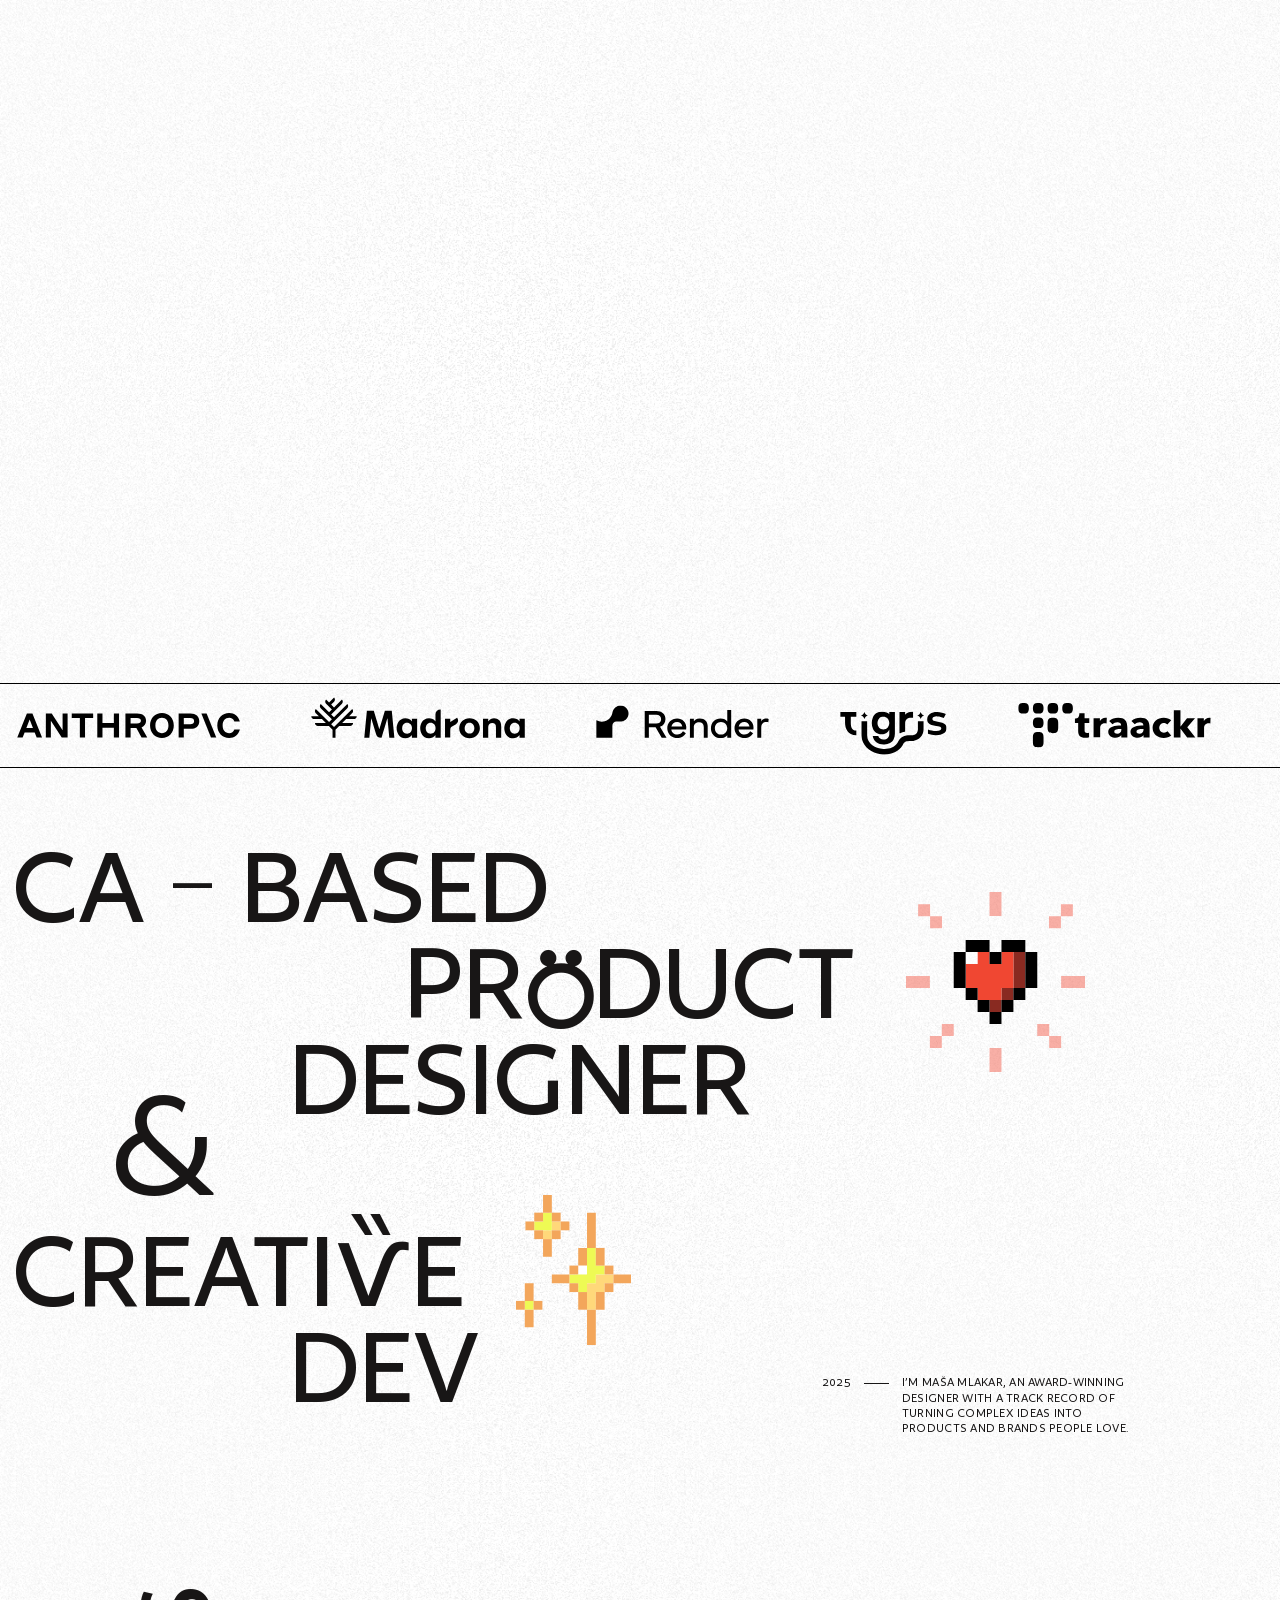
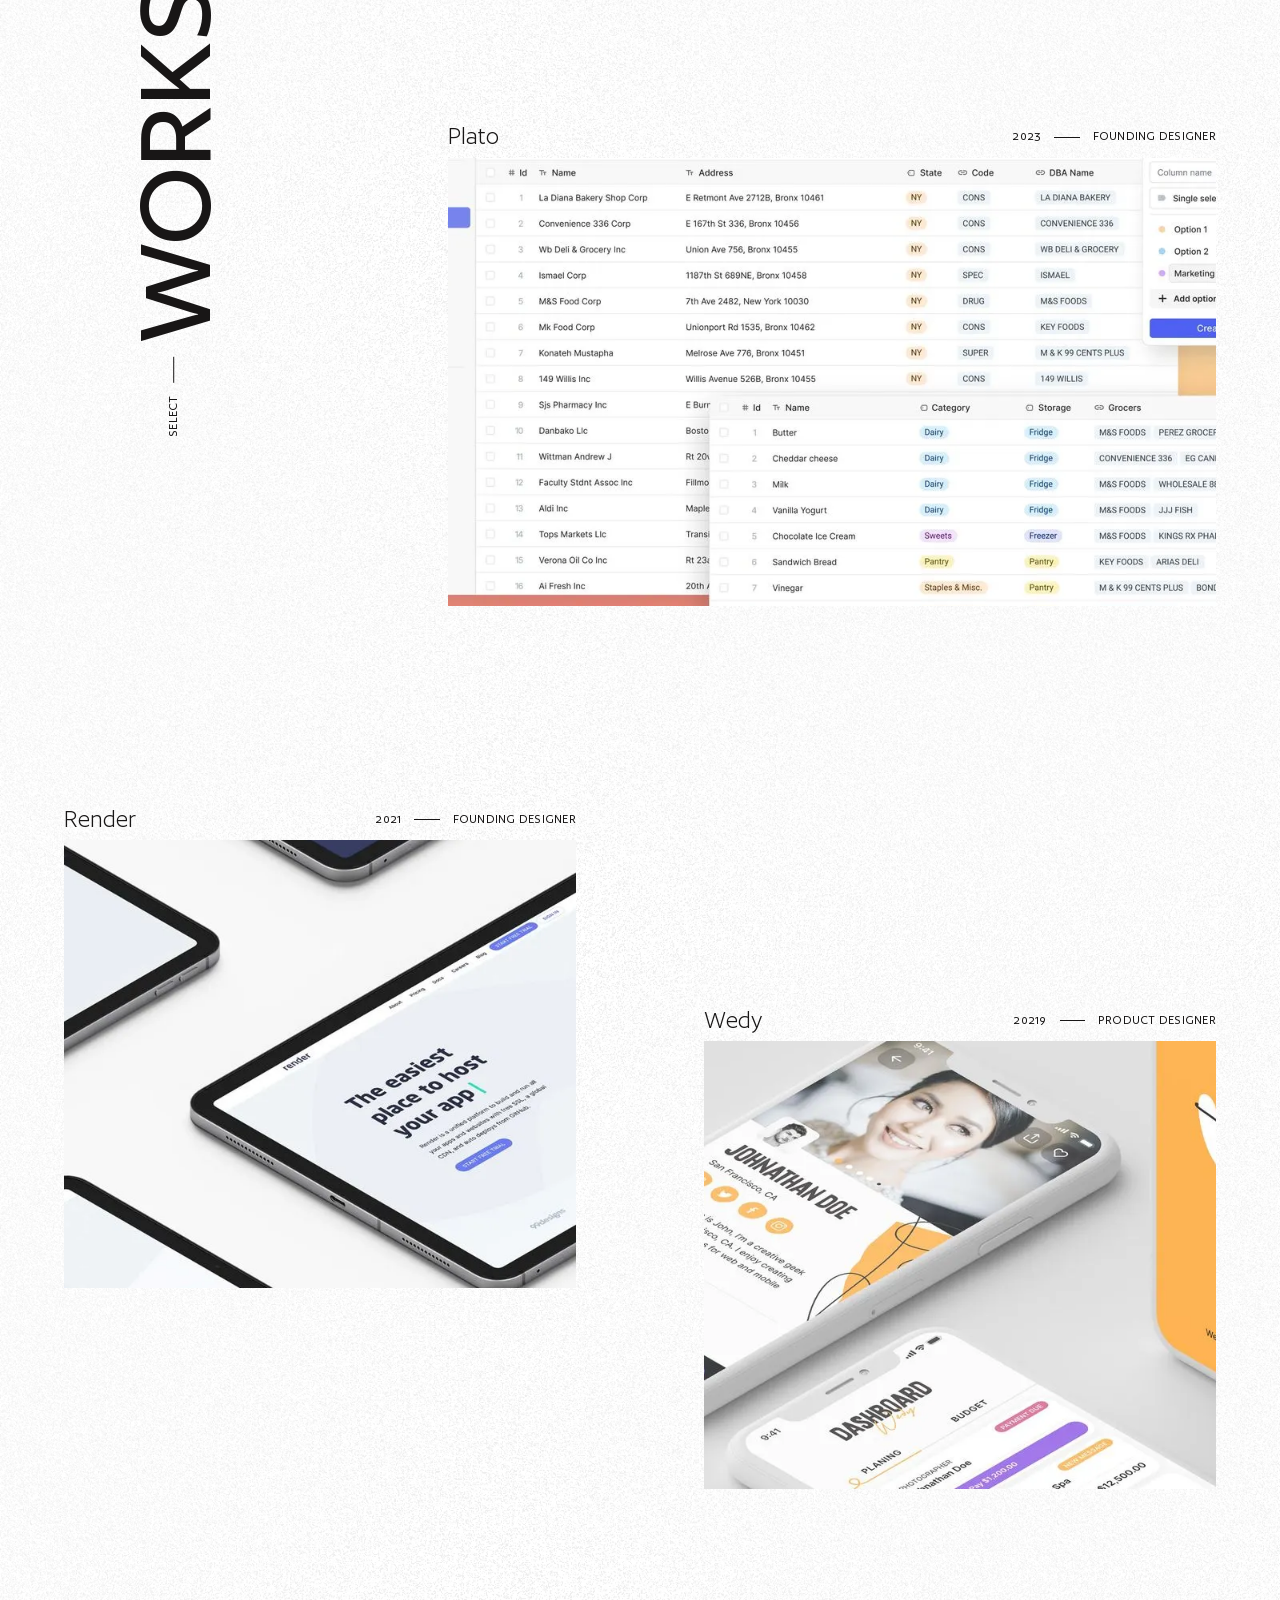
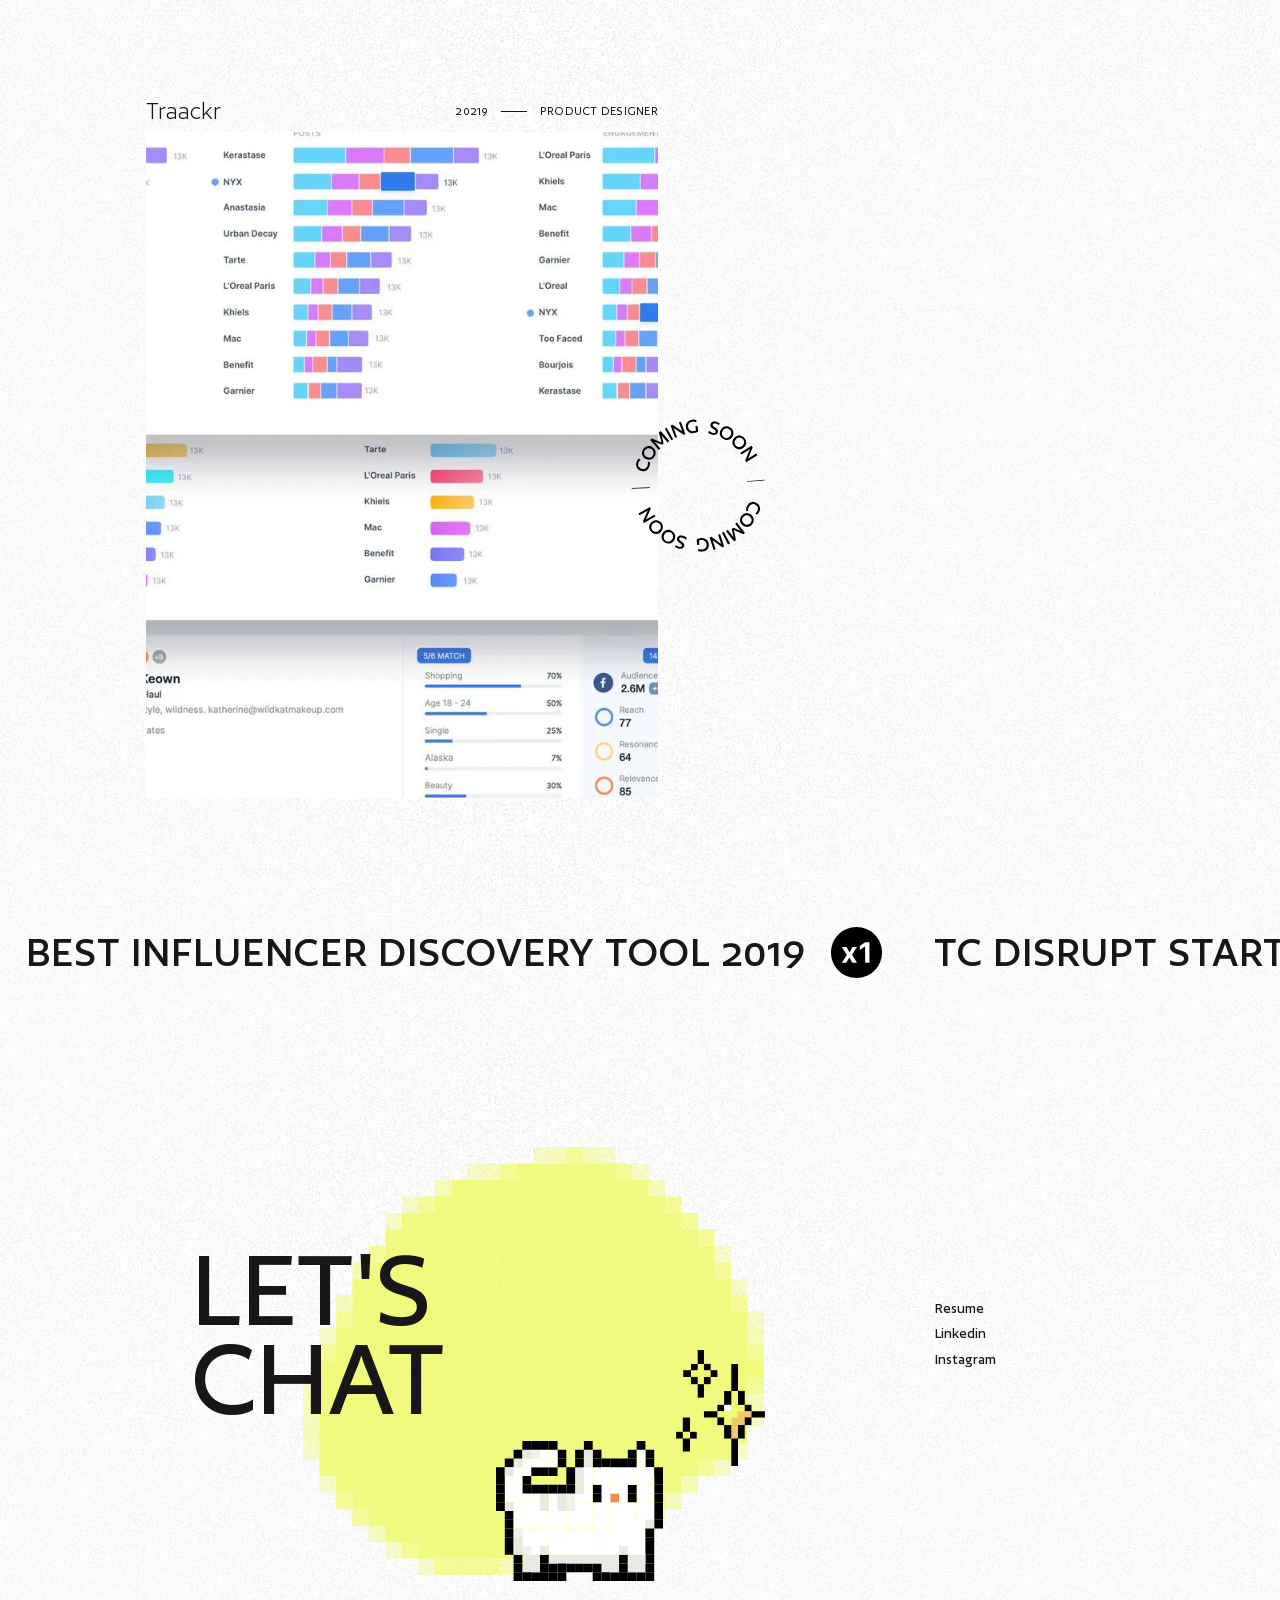
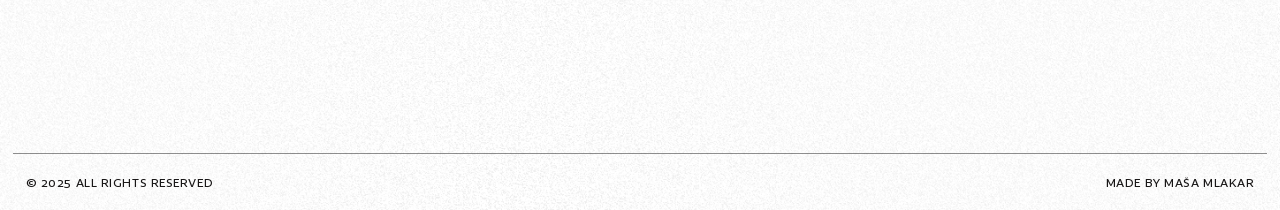
==== commit 3d49ee4d: "Homepage update dates, logos, copy" ====
--- a/index.html
+++ b/index.html
@@ -1,4 +1,4 @@
-<!DOCTYPE html><!--  This site was created in Webflow. https://webflow.com  --><!--  Last Published: Sat Jun 08 2024 23:45:01 GMT+0000 (Coordinated Universal Time)  -->
+<!DOCTYPE html><!--  This site was created in Webflow. https://webflow.com  --><!--  Last Published: Tue Oct 14 2025 14:29:42 GMT+0000 (Coordinated Universal Time)  -->
 <html data-wf-page="65b19b39ab973227f3b13074" data-wf-site="657397dfa7778a0946615f06">
 <head>
   <meta charset="utf-8">
@@ -17,7 +17,7 @@
   <link href="css/normalize.css" rel="stylesheet" type="text/css">
   <link href="css/webflow.css" rel="stylesheet" type="text/css">
   <link href="css/mashed-57c40c.webflow.css" rel="stylesheet" type="text/css">
-  <style>@media (min-width:992px) {html.w-mod-js:not(.w-mod-ix) [data-w-id="1e8b53cf-73ab-758f-64cd-9ec3dc0e7c22"] {opacity:0;-webkit-transform:translate3d(0vw, -3vh, 0) scale3d(1, 1, 1) rotateX(0) rotateY(0) rotateZ(0) skew(0, 0);-moz-transform:translate3d(0vw, -3vh, 0) scale3d(1, 1, 1) rotateX(0) rotateY(0) rotateZ(0) skew(0, 0);-ms-transform:translate3d(0vw, -3vh, 0) scale3d(1, 1, 1) rotateX(0) rotateY(0) rotateZ(0) skew(0, 0);transform:translate3d(0vw, -3vh, 0) scale3d(1, 1, 1) rotateX(0) rotateY(0) rotateZ(0) skew(0, 0);}html.w-mod-js:not(.w-mod-ix) [data-w-id="96dd6a6e-d70d-8882-640f-f2b4a6a61a47"] {opacity:0;-webkit-transform:translate3d(0, 0, 0) scale3d(1.2, 1.2, 1) rotateX(0) rotateY(0) rotateZ(0) skew(0, 0);-moz-transform:translate3d(0, 0, 0) scale3d(1.2, 1.2, 1) rotateX(0) rotateY(0) rotateZ(0) skew(0, 0);-ms-transform:translate3d(0, 0, 0) scale3d(1.2, 1.2, 1) rotateX(0) rotateY(0) rotateZ(0) skew(0, 0);transform:translate3d(0, 0, 0) scale3d(1.2, 1.2, 1) rotateX(0) rotateY(0) rotateZ(0) skew(0, 0);}html.w-mod-js:not(.w-mod-ix) [data-w-id="e85e684b-e127-0845-ed11-f6a4468691cd"] {opacity:0;-webkit-transform:translate3d(-10vw, 0, 0) scale3d(1, 1, 1) rotateX(0) rotateY(0) rotateZ(0) skew(0, 0);-moz-transform:translate3d(-10vw, 0, 0) scale3d(1, 1, 1) rotateX(0) rotateY(0) rotateZ(0) skew(0, 0);-ms-transform:translate3d(-10vw, 0, 0) scale3d(1, 1, 1) rotateX(0) rotateY(0) rotateZ(0) skew(0, 0);transform:translate3d(-10vw, 0, 0) scale3d(1, 1, 1) rotateX(0) rotateY(0) rotateZ(0) skew(0, 0);}html.w-mod-js:not(.w-mod-ix) [data-w-id="9384bc13-38c7-0d3c-a939-302dc6fa8260"] {opacity:0;-webkit-transform:translate3d(0vw, 2vh, 0) scale3d(0.8, 0.8, 1) rotateX(0) rotateY(0) rotateZ(0) skew(0, 0);-moz-transform:translate3d(0vw, 2vh, 0) scale3d(0.8, 0.8, 1) rotateX(0) rotateY(0) rotateZ(0) skew(0, 0);-ms-transform:translate3d(0vw, 2vh, 0) scale3d(0.8, 0.8, 1) rotateX(0) rotateY(0) rotateZ(0) skew(0, 0);transform:translate3d(0vw, 2vh, 0) scale3d(0.8, 0.8, 1) rotateX(0) rotateY(0) rotateZ(0) skew(0, 0);}html.w-mod-js:not(.w-mod-ix) [data-w-id="8f2a3d1b-9c2e-86d3-180e-c18a21455eba"] {-webkit-transform:translate3d(0, 10vh, 0) scale3d(1, 1, 1) rotateX(0) rotateY(0) rotateZ(0) skew(0, 0);-moz-transform:translate3d(0, 10vh, 0) scale3d(1, 1, 1) rotateX(0) rotateY(0) rotateZ(0) skew(0, 0);-ms-transform:translate3d(0, 10vh, 0) scale3d(1, 1, 1) rotateX(0) rotateY(0) rotateZ(0) skew(0, 0);transform:translate3d(0, 10vh, 0) scale3d(1, 1, 1) rotateX(0) rotateY(0) rotateZ(0) skew(0, 0);}html.w-mod-js:not(.w-mod-ix) [data-w-id="16146315-6103-25d9-6006-e9f5406413ef"] {-webkit-transform:translate3d(0vw, 0vh, 0) scale3d(1, 1, 1) rotateX(0) rotateY(0) rotateZ(0) skew(0, 0);-moz-transform:translate3d(0vw, 0vh, 0) scale3d(1, 1, 1) rotateX(0) rotateY(0) rotateZ(0) skew(0, 0);-ms-transform:translate3d(0vw, 0vh, 0) scale3d(1, 1, 1) rotateX(0) rotateY(0) rotateZ(0) skew(0, 0);transform:translate3d(0vw, 0vh, 0) scale3d(1, 1, 1) rotateX(0) rotateY(0) rotateZ(0) skew(0, 0);opacity:0;}html.w-mod-js:not(.w-mod-ix) [data-w-id="e7aa64a1-ef8d-d44f-8c01-6bc220255d97"] {-webkit-transform:translate3d(0vw, 0vh, 0) scale3d(1, 1, 1) rotateX(0) rotateY(0) rotateZ(0) skew(0, 0);-moz-transform:translate3d(0vw, 0vh, 0) scale3d(1, 1, 1) rotateX(0) rotateY(0) rotateZ(0) skew(0, 0);-ms-transform:translate3d(0vw, 0vh, 0) scale3d(1, 1, 1) rotateX(0) rotateY(0) rotateZ(0) skew(0, 0);transform:translate3d(0vw, 0vh, 0) scale3d(1, 1, 1) rotateX(0) rotateY(0) rotateZ(0) skew(0, 0);opacity:0;}html.w-mod-js:not(.w-mod-ix) [data-w-id="96dd6a6e-d70d-8882-640f-f2b4a6a61a45"] {-webkit-transform:translate3d(0vw, 0vh, 0) scale3d(1, 1, 1) rotateX(0) rotateY(0) rotateZ(0) skew(0, 0);-moz-transform:translate3d(0vw, 0vh, 0) scale3d(1, 1, 1) rotateX(0) rotateY(0) rotateZ(0) skew(0, 0);-ms-transform:translate3d(0vw, 0vh, 0) scale3d(1, 1, 1) rotateX(0) rotateY(0) rotateZ(0) skew(0, 0);transform:translate3d(0vw, 0vh, 0) scale3d(1, 1, 1) rotateX(0) rotateY(0) rotateZ(0) skew(0, 0);opacity:0;}html.w-mod-js:not(.w-mod-ix) [data-w-id="fa017852-ecb7-959e-a6ed-5fddae8f0faf"] {-webkit-transform:translate3d(0vw, 0vh, 0) scale3d(1, 1, 1) rotateX(0) rotateY(0) rotateZ(0) skew(0, 0);-moz-transform:translate3d(0vw, 0vh, 0) scale3d(1, 1, 1) rotateX(0) rotateY(0) rotateZ(0) skew(0, 0);-ms-transform:translate3d(0vw, 0vh, 0) scale3d(1, 1, 1) rotateX(0) rotateY(0) rotateZ(0) skew(0, 0);transform:translate3d(0vw, 0vh, 0) scale3d(1, 1, 1) rotateX(0) rotateY(0) rotateZ(0) skew(0, 0);opacity:0;}html.w-mod-js:not(.w-mod-ix) [data-w-id="e85e684b-e127-0845-ed11-f6a4468691ce"] {-webkit-transform:translate3d(0vw, 0vh, 0) scale3d(1, 1, 1) rotateX(0) rotateY(0) rotateZ(0) skew(0, 0);-moz-transform:translate3d(0vw, 0vh, 0) scale3d(1, 1, 1) rotateX(0) rotateY(0) rotateZ(0) skew(0, 0);-ms-transform:translate3d(0vw, 0vh, 0) scale3d(1, 1, 1) rotateX(0) rotateY(0) rotateZ(0) skew(0, 0);transform:translate3d(0vw, 0vh, 0) scale3d(1, 1, 1) rotateX(0) rotateY(0) rotateZ(0) skew(0, 0);opacity:0;}html.w-mod-js:not(.w-mod-ix) [data-w-id="d92cccfd-8426-18ac-b040-5877cfa61884"] {-webkit-transform:translate3d(0vw, 0vh, 0) scale3d(1, 1, 1) rotateX(0) rotateY(0) rotateZ(0) skew(0, 0);-moz-transform:translate3d(0vw, 0vh, 0) scale3d(1, 1, 1) rotateX(0) rotateY(0) rotateZ(0) skew(0, 0);-ms-transform:translate3d(0vw, 0vh, 0) scale3d(1, 1, 1) rotateX(0) rotateY(0) rotateZ(0) skew(0, 0);transform:translate3d(0vw, 0vh, 0) scale3d(1, 1, 1) rotateX(0) rotateY(0) rotateZ(0) skew(0, 0);opacity:0;}html.w-mod-js:not(.w-mod-ix) [data-w-id="9370dd1f-4691-2361-873c-58fc4354ad65"] {-webkit-transform:translate3d(0vw, 0vh, 0) scale3d(1, 1, 1) rotateX(0) rotateY(0) rotateZ(0) skew(0, 0);-moz-transform:translate3d(0vw, 0vh, 0) scale3d(1, 1, 1) rotateX(0) rotateY(0) rotateZ(0) skew(0, 0);-ms-transform:translate3d(0vw, 0vh, 0) scale3d(1, 1, 1) rotateX(0) rotateY(0) rotateZ(0) skew(0, 0);transform:translate3d(0vw, 0vh, 0) scale3d(1, 1, 1) rotateX(0) rotateY(0) rotateZ(0) skew(0, 0);opacity:0;}html.w-mod-js:not(.w-mod-ix) [data-w-id="63fdce41-7834-8ac0-2ad3-b0f7b9248e00"] {-webkit-transform:translate3d(0vw, 0vh, 0) scale3d(1, 1, 1) rotateX(0) rotateY(0) rotateZ(0) skew(0, 0);-moz-transform:translate3d(0vw, 0vh, 0) scale3d(1, 1, 1) rotateX(0) rotateY(0) rotateZ(0) skew(0, 0);-ms-transform:translate3d(0vw, 0vh, 0) scale3d(1, 1, 1) rotateX(0) rotateY(0) rotateZ(0) skew(0, 0);transform:translate3d(0vw, 0vh, 0) scale3d(1, 1, 1) rotateX(0) rotateY(0) rotateZ(0) skew(0, 0);opacity:0;}html.w-mod-js:not(.w-mod-ix) [data-w-id="52396f1a-99f7-1e65-dc9a-4c5ae24355ea"] {-webkit-transform:translate3d(0vw, 0vh, 0) scale3d(1, 1, 1) rotateX(0) rotateY(0) rotateZ(0) skew(0, 0);-moz-transform:translate3d(0vw, 0vh, 0) scale3d(1, 1, 1) rotateX(0) rotateY(0) rotateZ(0) skew(0, 0);-ms-transform:translate3d(0vw, 0vh, 0) scale3d(1, 1, 1) rotateX(0) rotateY(0) rotateZ(0) skew(0, 0);transform:translate3d(0vw, 0vh, 0) scale3d(1, 1, 1) rotateX(0) rotateY(0) rotateZ(0) skew(0, 0);opacity:0;}html.w-mod-js:not(.w-mod-ix) [data-w-id="6cf4dcc9-a072-6f9e-7174-d8fe97b9ea58"] {-webkit-transform:translate3d(0vw, 0vh, 0) scale3d(1, 1, 1) rotateX(0) rotateY(0) rotateZ(0) skew(0, 0);-moz-transform:translate3d(0vw, 0vh, 0) scale3d(1, 1, 1) rotateX(0) rotateY(0) rotateZ(0) skew(0, 0);-ms-transform:translate3d(0vw, 0vh, 0) scale3d(1, 1, 1) rotateX(0) rotateY(0) rotateZ(0) skew(0, 0);transform:translate3d(0vw, 0vh, 0) scale3d(1, 1, 1) rotateX(0) rotateY(0) rotateZ(0) skew(0, 0);opacity:0;}}@media (max-width:991px) and (min-width:768px) {html.w-mod-js:not(.w-mod-ix) [data-w-id="1e8b53cf-73ab-758f-64cd-9ec3dc0e7c22"] {opacity:0;-webkit-transform:translate3d(0vw, -3vh, 0) scale3d(1, 1, 1) rotateX(0) rotateY(0) rotateZ(0) skew(0, 0);-moz-transform:translate3d(0vw, -3vh, 0) scale3d(1, 1, 1) rotateX(0) rotateY(0) rotateZ(0) skew(0, 0);-ms-transform:translate3d(0vw, -3vh, 0) scale3d(1, 1, 1) rotateX(0) rotateY(0) rotateZ(0) skew(0, 0);transform:translate3d(0vw, -3vh, 0) scale3d(1, 1, 1) rotateX(0) rotateY(0) rotateZ(0) skew(0, 0);}html.w-mod-js:not(.w-mod-ix) [data-w-id="96dd6a6e-d70d-8882-640f-f2b4a6a61a47"] {opacity:0;-webkit-transform:translate3d(0, 0, 0) scale3d(1.2, 1.2, 1) rotateX(0) rotateY(0) rotateZ(0) skew(0, 0);-moz-transform:translate3d(0, 0, 0) scale3d(1.2, 1.2, 1) rotateX(0) rotateY(0) rotateZ(0) skew(0, 0);-ms-transform:translate3d(0, 0, 0) scale3d(1.2, 1.2, 1) rotateX(0) rotateY(0) rotateZ(0) skew(0, 0);transform:translate3d(0, 0, 0) scale3d(1.2, 1.2, 1) rotateX(0) rotateY(0) rotateZ(0) skew(0, 0);}html.w-mod-js:not(.w-mod-ix) [data-w-id="e85e684b-e127-0845-ed11-f6a4468691cd"] {opacity:0;-webkit-transform:translate3d(-10vw, 0, 0) scale3d(1, 1, 1) rotateX(0) rotateY(0) rotateZ(0) skew(0, 0);-moz-transform:translate3d(-10vw, 0, 0) scale3d(1, 1, 1) rotateX(0) rotateY(0) rotateZ(0) skew(0, 0);-ms-transform:translate3d(-10vw, 0, 0) scale3d(1, 1, 1) rotateX(0) rotateY(0) rotateZ(0) skew(0, 0);transform:translate3d(-10vw, 0, 0) scale3d(1, 1, 1) rotateX(0) rotateY(0) rotateZ(0) skew(0, 0);}html.w-mod-js:not(.w-mod-ix) [data-w-id="9384bc13-38c7-0d3c-a939-302dc6fa8260"] {opacity:0;-webkit-transform:translate3d(0vw, 2vh, 0) scale3d(0.8, 0.8, 1) rotateX(0) rotateY(0) rotateZ(0) skew(0, 0);-moz-transform:translate3d(0vw, 2vh, 0) scale3d(0.8, 0.8, 1) rotateX(0) rotateY(0) rotateZ(0) skew(0, 0);-ms-transform:translate3d(0vw, 2vh, 0) scale3d(0.8, 0.8, 1) rotateX(0) rotateY(0) rotateZ(0) skew(0, 0);transform:translate3d(0vw, 2vh, 0) scale3d(0.8, 0.8, 1) rotateX(0) rotateY(0) rotateZ(0) skew(0, 0);}html.w-mod-js:not(.w-mod-ix) [data-w-id="8f2a3d1b-9c2e-86d3-180e-c18a21455eba"] {-webkit-transform:translate3d(0, 10vh, 0) scale3d(1, 1, 1) rotateX(0) rotateY(0) rotateZ(0) skew(0, 0);-moz-transform:translate3d(0, 10vh, 0) scale3d(1, 1, 1) rotateX(0) rotateY(0) rotateZ(0) skew(0, 0);-ms-transform:translate3d(0, 10vh, 0) scale3d(1, 1, 1) rotateX(0) rotateY(0) rotateZ(0) skew(0, 0);transform:translate3d(0, 10vh, 0) scale3d(1, 1, 1) rotateX(0) rotateY(0) rotateZ(0) skew(0, 0);}html.w-mod-js:not(.w-mod-ix) [data-w-id="16146315-6103-25d9-6006-e9f5406413ef"] {-webkit-transform:translate3d(0vw, 0vh, 0) scale3d(1, 1, 1) rotateX(0) rotateY(0) rotateZ(0) skew(0, 0);-moz-transform:translate3d(0vw, 0vh, 0) scale3d(1, 1, 1) rotateX(0) rotateY(0) rotateZ(0) skew(0, 0);-ms-transform:translate3d(0vw, 0vh, 0) scale3d(1, 1, 1) rotateX(0) rotateY(0) rotateZ(0) skew(0, 0);transform:translate3d(0vw, 0vh, 0) scale3d(1, 1, 1) rotateX(0) rotateY(0) rotateZ(0) skew(0, 0);opacity:0;}html.w-mod-js:not(.w-mod-ix) [data-w-id="e7aa64a1-ef8d-d44f-8c01-6bc220255d97"] {-webkit-transform:translate3d(0vw, 0vh, 0) scale3d(1, 1, 1) rotateX(0) rotateY(0) rotateZ(0) skew(0, 0);-moz-transform:translate3d(0vw, 0vh, 0) scale3d(1, 1, 1) rotateX(0) rotateY(0) rotateZ(0) skew(0, 0);-ms-transform:translate3d(0vw, 0vh, 0) scale3d(1, 1, 1) rotateX(0) rotateY(0) rotateZ(0) skew(0, 0);transform:translate3d(0vw, 0vh, 0) scale3d(1, 1, 1) rotateX(0) rotateY(0) rotateZ(0) skew(0, 0);opacity:0;}html.w-mod-js:not(.w-mod-ix) [data-w-id="96dd6a6e-d70d-8882-640f-f2b4a6a61a45"] {-webkit-transform:translate3d(0vw, 0vh, 0) scale3d(1, 1, 1) rotateX(0) rotateY(0) rotateZ(0) skew(0, 0);-moz-transform:translate3d(0vw, 0vh, 0) scale3d(1, 1, 1) rotateX(0) rotateY(0) rotateZ(0) skew(0, 0);-ms-transform:translate3d(0vw, 0vh, 0) scale3d(1, 1, 1) rotateX(0) rotateY(0) rotateZ(0) skew(0, 0);transform:translate3d(0vw, 0vh, 0) scale3d(1, 1, 1) rotateX(0) rotateY(0) rotateZ(0) skew(0, 0);opacity:0;}html.w-mod-js:not(.w-mod-ix) [data-w-id="fa017852-ecb7-959e-a6ed-5fddae8f0faf"] {-webkit-transform:translate3d(0vw, 0vh, 0) scale3d(1, 1, 1) rotateX(0) rotateY(0) rotateZ(0) skew(0, 0);-moz-transform:translate3d(0vw, 0vh, 0) scale3d(1, 1, 1) rotateX(0) rotateY(0) rotateZ(0) skew(0, 0);-ms-transform:translate3d(0vw, 0vh, 0) scale3d(1, 1, 1) rotateX(0) rotateY(0) rotateZ(0) skew(0, 0);transform:translate3d(0vw, 0vh, 0) scale3d(1, 1, 1) rotateX(0) rotateY(0) rotateZ(0) skew(0, 0);opacity:0;}html.w-mod-js:not(.w-mod-ix) [data-w-id="e85e684b-e127-0845-ed11-f6a4468691ce"] {-webkit-transform:translate3d(0vw, 0vh, 0) scale3d(1, 1, 1) rotateX(0) rotateY(0) rotateZ(0) skew(0, 0);-moz-transform:translate3d(0vw, 0vh, 0) scale3d(1, 1, 1) rotateX(0) rotateY(0) rotateZ(0) skew(0, 0);-ms-transform:translate3d(0vw, 0vh, 0) scale3d(1, 1, 1) rotateX(0) rotateY(0) rotateZ(0) skew(0, 0);transform:translate3d(0vw, 0vh, 0) scale3d(1, 1, 1) rotateX(0) rotateY(0) rotateZ(0) skew(0, 0);opacity:0;}html.w-mod-js:not(.w-mod-ix) [data-w-id="d92cccfd-8426-18ac-b040-5877cfa61884"] {-webkit-transform:translate3d(0vw, 0vh, 0) scale3d(1, 1, 1) rotateX(0) rotateY(0) rotateZ(0) skew(0, 0);-moz-transform:translate3d(0vw, 0vh, 0) scale3d(1, 1, 1) rotateX(0) rotateY(0) rotateZ(0) skew(0, 0);-ms-transform:translate3d(0vw, 0vh, 0) scale3d(1, 1, 1) rotateX(0) rotateY(0) rotateZ(0) skew(0, 0);transform:translate3d(0vw, 0vh, 0) scale3d(1, 1, 1) rotateX(0) rotateY(0) rotateZ(0) skew(0, 0);opacity:0;}html.w-mod-js:not(.w-mod-ix) [data-w-id="9370dd1f-4691-2361-873c-58fc4354ad65"] {-webkit-transform:translate3d(0vw, 0vh, 0) scale3d(1, 1, 1) rotateX(0) rotateY(0) rotateZ(0) skew(0, 0);-moz-transform:translate3d(0vw, 0vh, 0) scale3d(1, 1, 1) rotateX(0) rotateY(0) rotateZ(0) skew(0, 0);-ms-transform:translate3d(0vw, 0vh, 0) scale3d(1, 1, 1) rotateX(0) rotateY(0) rotateZ(0) skew(0, 0);transform:translate3d(0vw, 0vh, 0) scale3d(1, 1, 1) rotateX(0) rotateY(0) rotateZ(0) skew(0, 0);opacity:0;}html.w-mod-js:not(.w-mod-ix) [data-w-id="63fdce41-7834-8ac0-2ad3-b0f7b9248e00"] {-webkit-transform:translate3d(0vw, 0vh, 0) scale3d(1, 1, 1) rotateX(0) rotateY(0) rotateZ(0) skew(0, 0);-moz-transform:translate3d(0vw, 0vh, 0) scale3d(1, 1, 1) rotateX(0) rotateY(0) rotateZ(0) skew(0, 0);-ms-transform:translate3d(0vw, 0vh, 0) scale3d(1, 1, 1) rotateX(0) rotateY(0) rotateZ(0) skew(0, 0);transform:translate3d(0vw, 0vh, 0) scale3d(1, 1, 1) rotateX(0) rotateY(0) rotateZ(0) skew(0, 0);opacity:0;}html.w-mod-js:not(.w-mod-ix) [data-w-id="52396f1a-99f7-1e65-dc9a-4c5ae24355ea"] {-webkit-transform:translate3d(0vw, 0vh, 0) scale3d(1, 1, 1) rotateX(0) rotateY(0) rotateZ(0) skew(0, 0);-moz-transform:translate3d(0vw, 0vh, 0) scale3d(1, 1, 1) rotateX(0) rotateY(0) rotateZ(0) skew(0, 0);-ms-transform:translate3d(0vw, 0vh, 0) scale3d(1, 1, 1) rotateX(0) rotateY(0) rotateZ(0) skew(0, 0);transform:translate3d(0vw, 0vh, 0) scale3d(1, 1, 1) rotateX(0) rotateY(0) rotateZ(0) skew(0, 0);opacity:0;}html.w-mod-js:not(.w-mod-ix) [data-w-id="6cf4dcc9-a072-6f9e-7174-d8fe97b9ea58"] {-webkit-transform:translate3d(0vw, 0vh, 0) scale3d(1, 1, 1) rotateX(0) rotateY(0) rotateZ(0) skew(0, 0);-moz-transform:translate3d(0vw, 0vh, 0) scale3d(1, 1, 1) rotateX(0) rotateY(0) rotateZ(0) skew(0, 0);-ms-transform:translate3d(0vw, 0vh, 0) scale3d(1, 1, 1) rotateX(0) rotateY(0) rotateZ(0) skew(0, 0);transform:translate3d(0vw, 0vh, 0) scale3d(1, 1, 1) rotateX(0) rotateY(0) rotateZ(0) skew(0, 0);opacity:0;}}@media (max-width:767px) and (min-width:480px) {html.w-mod-js:not(.w-mod-ix) [data-w-id="1e8b53cf-73ab-758f-64cd-9ec3dc0e7c22"] {opacity:0;-webkit-transform:translate3d(0vw, -3vh, 0) scale3d(1, 1, 1) rotateX(0) rotateY(0) rotateZ(0) skew(0, 0);-moz-transform:translate3d(0vw, -3vh, 0) scale3d(1, 1, 1) rotateX(0) rotateY(0) rotateZ(0) skew(0, 0);-ms-transform:translate3d(0vw, -3vh, 0) scale3d(1, 1, 1) rotateX(0) rotateY(0) rotateZ(0) skew(0, 0);transform:translate3d(0vw, -3vh, 0) scale3d(1, 1, 1) rotateX(0) rotateY(0) rotateZ(0) skew(0, 0);}html.w-mod-js:not(.w-mod-ix) [data-w-id="96dd6a6e-d70d-8882-640f-f2b4a6a61a47"] {opacity:0;-webkit-transform:translate3d(0, 0, 0) scale3d(1.2, 1.2, 1) rotateX(0) rotateY(0) rotateZ(0) skew(0, 0);-moz-transform:translate3d(0, 0, 0) scale3d(1.2, 1.2, 1) rotateX(0) rotateY(0) rotateZ(0) skew(0, 0);-ms-transform:translate3d(0, 0, 0) scale3d(1.2, 1.2, 1) rotateX(0) rotateY(0) rotateZ(0) skew(0, 0);transform:translate3d(0, 0, 0) scale3d(1.2, 1.2, 1) rotateX(0) rotateY(0) rotateZ(0) skew(0, 0);}html.w-mod-js:not(.w-mod-ix) [data-w-id="e85e684b-e127-0845-ed11-f6a4468691cd"] {opacity:0;-webkit-transform:translate3d(-10vw, 0, 0) scale3d(1, 1, 1) rotateX(0) rotateY(0) rotateZ(0) skew(0, 0);-moz-transform:translate3d(-10vw, 0, 0) scale3d(1, 1, 1) rotateX(0) rotateY(0) rotateZ(0) skew(0, 0);-ms-transform:translate3d(-10vw, 0, 0) scale3d(1, 1, 1) rotateX(0) rotateY(0) rotateZ(0) skew(0, 0);transform:translate3d(-10vw, 0, 0) scale3d(1, 1, 1) rotateX(0) rotateY(0) rotateZ(0) skew(0, 0);}html.w-mod-js:not(.w-mod-ix) [data-w-id="9384bc13-38c7-0d3c-a939-302dc6fa8260"] {opacity:0;-webkit-transform:translate3d(0vw, 2vh, 0) scale3d(0.8, 0.8, 1) rotateX(0) rotateY(0) rotateZ(0) skew(0, 0);-moz-transform:translate3d(0vw, 2vh, 0) scale3d(0.8, 0.8, 1) rotateX(0) rotateY(0) rotateZ(0) skew(0, 0);-ms-transform:translate3d(0vw, 2vh, 0) scale3d(0.8, 0.8, 1) rotateX(0) rotateY(0) rotateZ(0) skew(0, 0);transform:translate3d(0vw, 2vh, 0) scale3d(0.8, 0.8, 1) rotateX(0) rotateY(0) rotateZ(0) skew(0, 0);}html.w-mod-js:not(.w-mod-ix) [data-w-id="8f2a3d1b-9c2e-86d3-180e-c18a21455eba"] {-webkit-transform:translate3d(0, 10vh, 0) scale3d(1, 1, 1) rotateX(0) rotateY(0) rotateZ(0) skew(0, 0);-moz-transform:translate3d(0, 10vh, 0) scale3d(1, 1, 1) rotateX(0) rotateY(0) rotateZ(0) skew(0, 0);-ms-transform:translate3d(0, 10vh, 0) scale3d(1, 1, 1) rotateX(0) rotateY(0) rotateZ(0) skew(0, 0);transform:translate3d(0, 10vh, 0) scale3d(1, 1, 1) rotateX(0) rotateY(0) rotateZ(0) skew(0, 0);}html.w-mod-js:not(.w-mod-ix) [data-w-id="16146315-6103-25d9-6006-e9f5406413ef"] {-webkit-transform:translate3d(0vw, 0vh, 0) scale3d(1, 1, 1) rotateX(0) rotateY(0) rotateZ(0) skew(0, 0);-moz-transform:translate3d(0vw, 0vh, 0) scale3d(1, 1, 1) rotateX(0) rotateY(0) rotateZ(0) skew(0, 0);-ms-transform:translate3d(0vw, 0vh, 0) scale3d(1, 1, 1) rotateX(0) rotateY(0) rotateZ(0) skew(0, 0);transform:translate3d(0vw, 0vh, 0) scale3d(1, 1, 1) rotateX(0) rotateY(0) rotateZ(0) skew(0, 0);opacity:0;}html.w-mod-js:not(.w-mod-ix) [data-w-id="e7aa64a1-ef8d-d44f-8c01-6bc220255d97"] {-webkit-transform:translate3d(0vw, 0vh, 0) scale3d(1, 1, 1) rotateX(0) rotateY(0) rotateZ(0) skew(0, 0);-moz-transform:translate3d(0vw, 0vh, 0) scale3d(1, 1, 1) rotateX(0) rotateY(0) rotateZ(0) skew(0, 0);-ms-transform:translate3d(0vw, 0vh, 0) scale3d(1, 1, 1) rotateX(0) rotateY(0) rotateZ(0) skew(0, 0);transform:translate3d(0vw, 0vh, 0) scale3d(1, 1, 1) rotateX(0) rotateY(0) rotateZ(0) skew(0, 0);opacity:0;}html.w-mod-js:not(.w-mod-ix) [data-w-id="96dd6a6e-d70d-8882-640f-f2b4a6a61a45"] {-webkit-transform:translate3d(0vw, 0vh, 0) scale3d(1, 1, 1) rotateX(0) rotateY(0) rotateZ(0) skew(0, 0);-moz-transform:translate3d(0vw, 0vh, 0) scale3d(1, 1, 1) rotateX(0) rotateY(0) rotateZ(0) skew(0, 0);-ms-transform:translate3d(0vw, 0vh, 0) scale3d(1, 1, 1) rotateX(0) rotateY(0) rotateZ(0) skew(0, 0);transform:translate3d(0vw, 0vh, 0) scale3d(1, 1, 1) rotateX(0) rotateY(0) rotateZ(0) skew(0, 0);opacity:0;}html.w-mod-js:not(.w-mod-ix) [data-w-id="fa017852-ecb7-959e-a6ed-5fddae8f0faf"] {-webkit-transform:translate3d(0vw, 0vh, 0) scale3d(1, 1, 1) rotateX(0) rotateY(0) rotateZ(0) skew(0, 0);-moz-transform:translate3d(0vw, 0vh, 0) scale3d(1, 1, 1) rotateX(0) rotateY(0) rotateZ(0) skew(0, 0);-ms-transform:translate3d(0vw, 0vh, 0) scale3d(1, 1, 1) rotateX(0) rotateY(0) rotateZ(0) skew(0, 0);transform:translate3d(0vw, 0vh, 0) scale3d(1, 1, 1) rotateX(0) rotateY(0) rotateZ(0) skew(0, 0);opacity:0;}html.w-mod-js:not(.w-mod-ix) [data-w-id="e85e684b-e127-0845-ed11-f6a4468691ce"] {-webkit-transform:translate3d(0vw, 0vh, 0) scale3d(1, 1, 1) rotateX(0) rotateY(0) rotateZ(0) skew(0, 0);-moz-transform:translate3d(0vw, 0vh, 0) scale3d(1, 1, 1) rotateX(0) rotateY(0) rotateZ(0) skew(0, 0);-ms-transform:translate3d(0vw, 0vh, 0) scale3d(1, 1, 1) rotateX(0) rotateY(0) rotateZ(0) skew(0, 0);transform:translate3d(0vw, 0vh, 0) scale3d(1, 1, 1) rotateX(0) rotateY(0) rotateZ(0) skew(0, 0);opacity:0;}html.w-mod-js:not(.w-mod-ix) [data-w-id="d92cccfd-8426-18ac-b040-5877cfa61884"] {-webkit-transform:translate3d(0vw, 0vh, 0) scale3d(1, 1, 1) rotateX(0) rotateY(0) rotateZ(0) skew(0, 0);-moz-transform:translate3d(0vw, 0vh, 0) scale3d(1, 1, 1) rotateX(0) rotateY(0) rotateZ(0) skew(0, 0);-ms-transform:translate3d(0vw, 0vh, 0) scale3d(1, 1, 1) rotateX(0) rotateY(0) rotateZ(0) skew(0, 0);transform:translate3d(0vw, 0vh, 0) scale3d(1, 1, 1) rotateX(0) rotateY(0) rotateZ(0) skew(0, 0);opacity:0;}html.w-mod-js:not(.w-mod-ix) [data-w-id="9370dd1f-4691-2361-873c-58fc4354ad65"] {-webkit-transform:translate3d(0vw, 0vh, 0) scale3d(1, 1, 1) rotateX(0) rotateY(0) rotateZ(0) skew(0, 0);-moz-transform:translate3d(0vw, 0vh, 0) scale3d(1, 1, 1) rotateX(0) rotateY(0) rotateZ(0) skew(0, 0);-ms-transform:translate3d(0vw, 0vh, 0) scale3d(1, 1, 1) rotateX(0) rotateY(0) rotateZ(0) skew(0, 0);transform:translate3d(0vw, 0vh, 0) scale3d(1, 1, 1) rotateX(0) rotateY(0) rotateZ(0) skew(0, 0);opacity:0;}html.w-mod-js:not(.w-mod-ix) [data-w-id="63fdce41-7834-8ac0-2ad3-b0f7b9248e00"] {-webkit-transform:translate3d(0vw, 0vh, 0) scale3d(1, 1, 1) rotateX(0) rotateY(0) rotateZ(0) skew(0, 0);-moz-transform:translate3d(0vw, 0vh, 0) scale3d(1, 1, 1) rotateX(0) rotateY(0) rotateZ(0) skew(0, 0);-ms-transform:translate3d(0vw, 0vh, 0) scale3d(1, 1, 1) rotateX(0) rotateY(0) rotateZ(0) skew(0, 0);transform:translate3d(0vw, 0vh, 0) scale3d(1, 1, 1) rotateX(0) rotateY(0) rotateZ(0) skew(0, 0);opacity:0;}html.w-mod-js:not(.w-mod-ix) [data-w-id="52396f1a-99f7-1e65-dc9a-4c5ae24355ea"] {-webkit-transform:translate3d(0vw, 0vh, 0) scale3d(1, 1, 1) rotateX(0) rotateY(0) rotateZ(0) skew(0, 0);-moz-transform:translate3d(0vw, 0vh, 0) scale3d(1, 1, 1) rotateX(0) rotateY(0) rotateZ(0) skew(0, 0);-ms-transform:translate3d(0vw, 0vh, 0) scale3d(1, 1, 1) rotateX(0) rotateY(0) rotateZ(0) skew(0, 0);transform:translate3d(0vw, 0vh, 0) scale3d(1, 1, 1) rotateX(0) rotateY(0) rotateZ(0) skew(0, 0);opacity:0;}html.w-mod-js:not(.w-mod-ix) [data-w-id="6cf4dcc9-a072-6f9e-7174-d8fe97b9ea58"] {-webkit-transform:translate3d(0vw, 0vh, 0) scale3d(1, 1, 1) rotateX(0) rotateY(0) rotateZ(0) skew(0, 0);-moz-transform:translate3d(0vw, 0vh, 0) scale3d(1, 1, 1) rotateX(0) rotateY(0) rotateZ(0) skew(0, 0);-ms-transform:translate3d(0vw, 0vh, 0) scale3d(1, 1, 1) rotateX(0) rotateY(0) rotateZ(0) skew(0, 0);transform:translate3d(0vw, 0vh, 0) scale3d(1, 1, 1) rotateX(0) rotateY(0) rotateZ(0) skew(0, 0);opacity:0;}}</style>
+  <style>@media (min-width:992px) {html.w-mod-js:not(.w-mod-ix) [data-w-id="1e8b53cf-73ab-758f-64cd-9ec3dc0e7c22"] {opacity:0;-webkit-transform:translate3d(0vw, -3vh, 0) scale3d(1, 1, 1) rotateX(0) rotateY(0) rotateZ(0) skew(0, 0);-moz-transform:translate3d(0vw, -3vh, 0) scale3d(1, 1, 1) rotateX(0) rotateY(0) rotateZ(0) skew(0, 0);-ms-transform:translate3d(0vw, -3vh, 0) scale3d(1, 1, 1) rotateX(0) rotateY(0) rotateZ(0) skew(0, 0);transform:translate3d(0vw, -3vh, 0) scale3d(1, 1, 1) rotateX(0) rotateY(0) rotateZ(0) skew(0, 0);}html.w-mod-js:not(.w-mod-ix) [data-w-id="96dd6a6e-d70d-8882-640f-f2b4a6a61a47"] {opacity:0;-webkit-transform:translate3d(0, 0, 0) scale3d(1.2, 1.2, 1) rotateX(0) rotateY(0) rotateZ(0) skew(0, 0);-moz-transform:translate3d(0, 0, 0) scale3d(1.2, 1.2, 1) rotateX(0) rotateY(0) rotateZ(0) skew(0, 0);-ms-transform:translate3d(0, 0, 0) scale3d(1.2, 1.2, 1) rotateX(0) rotateY(0) rotateZ(0) skew(0, 0);transform:translate3d(0, 0, 0) scale3d(1.2, 1.2, 1) rotateX(0) rotateY(0) rotateZ(0) skew(0, 0);}html.w-mod-js:not(.w-mod-ix) [data-w-id="e85e684b-e127-0845-ed11-f6a4468691cd"] {opacity:0;-webkit-transform:translate3d(-10vw, 0, 0) scale3d(1, 1, 1) rotateX(0) rotateY(0) rotateZ(0) skew(0, 0);-moz-transform:translate3d(-10vw, 0, 0) scale3d(1, 1, 1) rotateX(0) rotateY(0) rotateZ(0) skew(0, 0);-ms-transform:translate3d(-10vw, 0, 0) scale3d(1, 1, 1) rotateX(0) rotateY(0) rotateZ(0) skew(0, 0);transform:translate3d(-10vw, 0, 0) scale3d(1, 1, 1) rotateX(0) rotateY(0) rotateZ(0) skew(0, 0);}html.w-mod-js:not(.w-mod-ix) [data-w-id="9384bc13-38c7-0d3c-a939-302dc6fa8260"] {opacity:0;-webkit-transform:translate3d(0vw, 2vh, 0) scale3d(0.8, 0.8, 1) rotateX(0) rotateY(0) rotateZ(0) skew(0, 0);-moz-transform:translate3d(0vw, 2vh, 0) scale3d(0.8, 0.8, 1) rotateX(0) rotateY(0) rotateZ(0) skew(0, 0);-ms-transform:translate3d(0vw, 2vh, 0) scale3d(0.8, 0.8, 1) rotateX(0) rotateY(0) rotateZ(0) skew(0, 0);transform:translate3d(0vw, 2vh, 0) scale3d(0.8, 0.8, 1) rotateX(0) rotateY(0) rotateZ(0) skew(0, 0);}html.w-mod-js:not(.w-mod-ix) [data-w-id="16146315-6103-25d9-6006-e9f5406413ef"] {-webkit-transform:translate3d(0vw, 0vh, 0) scale3d(1, 1, 1) rotateX(0) rotateY(0) rotateZ(0) skew(0, 0);-moz-transform:translate3d(0vw, 0vh, 0) scale3d(1, 1, 1) rotateX(0) rotateY(0) rotateZ(0) skew(0, 0);-ms-transform:translate3d(0vw, 0vh, 0) scale3d(1, 1, 1) rotateX(0) rotateY(0) rotateZ(0) skew(0, 0);transform:translate3d(0vw, 0vh, 0) scale3d(1, 1, 1) rotateX(0) rotateY(0) rotateZ(0) skew(0, 0);opacity:0;}html.w-mod-js:not(.w-mod-ix) [data-w-id="e7aa64a1-ef8d-d44f-8c01-6bc220255d97"] {-webkit-transform:translate3d(0vw, 0vh, 0) scale3d(1, 1, 1) rotateX(0) rotateY(0) rotateZ(0) skew(0, 0);-moz-transform:translate3d(0vw, 0vh, 0) scale3d(1, 1, 1) rotateX(0) rotateY(0) rotateZ(0) skew(0, 0);-ms-transform:translate3d(0vw, 0vh, 0) scale3d(1, 1, 1) rotateX(0) rotateY(0) rotateZ(0) skew(0, 0);transform:translate3d(0vw, 0vh, 0) scale3d(1, 1, 1) rotateX(0) rotateY(0) rotateZ(0) skew(0, 0);opacity:0;}html.w-mod-js:not(.w-mod-ix) [data-w-id="96dd6a6e-d70d-8882-640f-f2b4a6a61a45"] {-webkit-transform:translate3d(0vw, 0vh, 0) scale3d(1, 1, 1) rotateX(0) rotateY(0) rotateZ(0) skew(0, 0);-moz-transform:translate3d(0vw, 0vh, 0) scale3d(1, 1, 1) rotateX(0) rotateY(0) rotateZ(0) skew(0, 0);-ms-transform:translate3d(0vw, 0vh, 0) scale3d(1, 1, 1) rotateX(0) rotateY(0) rotateZ(0) skew(0, 0);transform:translate3d(0vw, 0vh, 0) scale3d(1, 1, 1) rotateX(0) rotateY(0) rotateZ(0) skew(0, 0);opacity:0;}html.w-mod-js:not(.w-mod-ix) [data-w-id="fa017852-ecb7-959e-a6ed-5fddae8f0faf"] {-webkit-transform:translate3d(0vw, 0vh, 0) scale3d(1, 1, 1) rotateX(0) rotateY(0) rotateZ(0) skew(0, 0);-moz-transform:translate3d(0vw, 0vh, 0) scale3d(1, 1, 1) rotateX(0) rotateY(0) rotateZ(0) skew(0, 0);-ms-transform:translate3d(0vw, 0vh, 0) scale3d(1, 1, 1) rotateX(0) rotateY(0) rotateZ(0) skew(0, 0);transform:translate3d(0vw, 0vh, 0) scale3d(1, 1, 1) rotateX(0) rotateY(0) rotateZ(0) skew(0, 0);opacity:0;}html.w-mod-js:not(.w-mod-ix) [data-w-id="e85e684b-e127-0845-ed11-f6a4468691ce"] {-webkit-transform:translate3d(0vw, 0vh, 0) scale3d(1, 1, 1) rotateX(0) rotateY(0) rotateZ(0) skew(0, 0);-moz-transform:translate3d(0vw, 0vh, 0) scale3d(1, 1, 1) rotateX(0) rotateY(0) rotateZ(0) skew(0, 0);-ms-transform:translate3d(0vw, 0vh, 0) scale3d(1, 1, 1) rotateX(0) rotateY(0) rotateZ(0) skew(0, 0);transform:translate3d(0vw, 0vh, 0) scale3d(1, 1, 1) rotateX(0) rotateY(0) rotateZ(0) skew(0, 0);opacity:0;}html.w-mod-js:not(.w-mod-ix) [data-w-id="d92cccfd-8426-18ac-b040-5877cfa61884"] {-webkit-transform:translate3d(0vw, 0vh, 0) scale3d(1, 1, 1) rotateX(0) rotateY(0) rotateZ(0) skew(0, 0);-moz-transform:translate3d(0vw, 0vh, 0) scale3d(1, 1, 1) rotateX(0) rotateY(0) rotateZ(0) skew(0, 0);-ms-transform:translate3d(0vw, 0vh, 0) scale3d(1, 1, 1) rotateX(0) rotateY(0) rotateZ(0) skew(0, 0);transform:translate3d(0vw, 0vh, 0) scale3d(1, 1, 1) rotateX(0) rotateY(0) rotateZ(0) skew(0, 0);opacity:0;}html.w-mod-js:not(.w-mod-ix) [data-w-id="9370dd1f-4691-2361-873c-58fc4354ad65"] {-webkit-transform:translate3d(0vw, 0vh, 0) scale3d(1, 1, 1) rotateX(0) rotateY(0) rotateZ(0) skew(0, 0);-moz-transform:translate3d(0vw, 0vh, 0) scale3d(1, 1, 1) rotateX(0) rotateY(0) rotateZ(0) skew(0, 0);-ms-transform:translate3d(0vw, 0vh, 0) scale3d(1, 1, 1) rotateX(0) rotateY(0) rotateZ(0) skew(0, 0);transform:translate3d(0vw, 0vh, 0) scale3d(1, 1, 1) rotateX(0) rotateY(0) rotateZ(0) skew(0, 0);opacity:0;}html.w-mod-js:not(.w-mod-ix) [data-w-id="63fdce41-7834-8ac0-2ad3-b0f7b9248e00"] {-webkit-transform:translate3d(0vw, 0vh, 0) scale3d(1, 1, 1) rotateX(0) rotateY(0) rotateZ(0) skew(0, 0);-moz-transform:translate3d(0vw, 0vh, 0) scale3d(1, 1, 1) rotateX(0) rotateY(0) rotateZ(0) skew(0, 0);-ms-transform:translate3d(0vw, 0vh, 0) scale3d(1, 1, 1) rotateX(0) rotateY(0) rotateZ(0) skew(0, 0);transform:translate3d(0vw, 0vh, 0) scale3d(1, 1, 1) rotateX(0) rotateY(0) rotateZ(0) skew(0, 0);opacity:0;}html.w-mod-js:not(.w-mod-ix) [data-w-id="52396f1a-99f7-1e65-dc9a-4c5ae24355ea"] {-webkit-transform:translate3d(0vw, 0vh, 0) scale3d(1, 1, 1) rotateX(0) rotateY(0) rotateZ(0) skew(0, 0);-moz-transform:translate3d(0vw, 0vh, 0) scale3d(1, 1, 1) rotateX(0) rotateY(0) rotateZ(0) skew(0, 0);-ms-transform:translate3d(0vw, 0vh, 0) scale3d(1, 1, 1) rotateX(0) rotateY(0) rotateZ(0) skew(0, 0);transform:translate3d(0vw, 0vh, 0) scale3d(1, 1, 1) rotateX(0) rotateY(0) rotateZ(0) skew(0, 0);opacity:0;}html.w-mod-js:not(.w-mod-ix) [data-w-id="6cf4dcc9-a072-6f9e-7174-d8fe97b9ea58"] {-webkit-transform:translate3d(0vw, 0vh, 0) scale3d(1, 1, 1) rotateX(0) rotateY(0) rotateZ(0) skew(0, 0);-moz-transform:translate3d(0vw, 0vh, 0) scale3d(1, 1, 1) rotateX(0) rotateY(0) rotateZ(0) skew(0, 0);-ms-transform:translate3d(0vw, 0vh, 0) scale3d(1, 1, 1) rotateX(0) rotateY(0) rotateZ(0) skew(0, 0);transform:translate3d(0vw, 0vh, 0) scale3d(1, 1, 1) rotateX(0) rotateY(0) rotateZ(0) skew(0, 0);opacity:0;}}@media (max-width:991px) and (min-width:768px) {html.w-mod-js:not(.w-mod-ix) [data-w-id="1e8b53cf-73ab-758f-64cd-9ec3dc0e7c22"] {opacity:0;-webkit-transform:translate3d(0vw, -3vh, 0) scale3d(1, 1, 1) rotateX(0) rotateY(0) rotateZ(0) skew(0, 0);-moz-transform:translate3d(0vw, -3vh, 0) scale3d(1, 1, 1) rotateX(0) rotateY(0) rotateZ(0) skew(0, 0);-ms-transform:translate3d(0vw, -3vh, 0) scale3d(1, 1, 1) rotateX(0) rotateY(0) rotateZ(0) skew(0, 0);transform:translate3d(0vw, -3vh, 0) scale3d(1, 1, 1) rotateX(0) rotateY(0) rotateZ(0) skew(0, 0);}html.w-mod-js:not(.w-mod-ix) [data-w-id="96dd6a6e-d70d-8882-640f-f2b4a6a61a47"] {opacity:0;-webkit-transform:translate3d(0, 0, 0) scale3d(1.2, 1.2, 1) rotateX(0) rotateY(0) rotateZ(0) skew(0, 0);-moz-transform:translate3d(0, 0, 0) scale3d(1.2, 1.2, 1) rotateX(0) rotateY(0) rotateZ(0) skew(0, 0);-ms-transform:translate3d(0, 0, 0) scale3d(1.2, 1.2, 1) rotateX(0) rotateY(0) rotateZ(0) skew(0, 0);transform:translate3d(0, 0, 0) scale3d(1.2, 1.2, 1) rotateX(0) rotateY(0) rotateZ(0) skew(0, 0);}html.w-mod-js:not(.w-mod-ix) [data-w-id="e85e684b-e127-0845-ed11-f6a4468691cd"] {opacity:0;-webkit-transform:translate3d(-10vw, 0, 0) scale3d(1, 1, 1) rotateX(0) rotateY(0) rotateZ(0) skew(0, 0);-moz-transform:translate3d(-10vw, 0, 0) scale3d(1, 1, 1) rotateX(0) rotateY(0) rotateZ(0) skew(0, 0);-ms-transform:translate3d(-10vw, 0, 0) scale3d(1, 1, 1) rotateX(0) rotateY(0) rotateZ(0) skew(0, 0);transform:translate3d(-10vw, 0, 0) scale3d(1, 1, 1) rotateX(0) rotateY(0) rotateZ(0) skew(0, 0);}html.w-mod-js:not(.w-mod-ix) [data-w-id="9384bc13-38c7-0d3c-a939-302dc6fa8260"] {opacity:0;-webkit-transform:translate3d(0vw, 2vh, 0) scale3d(0.8, 0.8, 1) rotateX(0) rotateY(0) rotateZ(0) skew(0, 0);-moz-transform:translate3d(0vw, 2vh, 0) scale3d(0.8, 0.8, 1) rotateX(0) rotateY(0) rotateZ(0) skew(0, 0);-ms-transform:translate3d(0vw, 2vh, 0) scale3d(0.8, 0.8, 1) rotateX(0) rotateY(0) rotateZ(0) skew(0, 0);transform:translate3d(0vw, 2vh, 0) scale3d(0.8, 0.8, 1) rotateX(0) rotateY(0) rotateZ(0) skew(0, 0);}html.w-mod-js:not(.w-mod-ix) [data-w-id="16146315-6103-25d9-6006-e9f5406413ef"] {-webkit-transform:translate3d(0vw, 0vh, 0) scale3d(1, 1, 1) rotateX(0) rotateY(0) rotateZ(0) skew(0, 0);-moz-transform:translate3d(0vw, 0vh, 0) scale3d(1, 1, 1) rotateX(0) rotateY(0) rotateZ(0) skew(0, 0);-ms-transform:translate3d(0vw, 0vh, 0) scale3d(1, 1, 1) rotateX(0) rotateY(0) rotateZ(0) skew(0, 0);transform:translate3d(0vw, 0vh, 0) scale3d(1, 1, 1) rotateX(0) rotateY(0) rotateZ(0) skew(0, 0);opacity:0;}html.w-mod-js:not(.w-mod-ix) [data-w-id="e7aa64a1-ef8d-d44f-8c01-6bc220255d97"] {-webkit-transform:translate3d(0vw, 0vh, 0) scale3d(1, 1, 1) rotateX(0) rotateY(0) rotateZ(0) skew(0, 0);-moz-transform:translate3d(0vw, 0vh, 0) scale3d(1, 1, 1) rotateX(0) rotateY(0) rotateZ(0) skew(0, 0);-ms-transform:translate3d(0vw, 0vh, 0) scale3d(1, 1, 1) rotateX(0) rotateY(0) rotateZ(0) skew(0, 0);transform:translate3d(0vw, 0vh, 0) scale3d(1, 1, 1) rotateX(0) rotateY(0) rotateZ(0) skew(0, 0);opacity:0;}html.w-mod-js:not(.w-mod-ix) [data-w-id="96dd6a6e-d70d-8882-640f-f2b4a6a61a45"] {-webkit-transform:translate3d(0vw, 0vh, 0) scale3d(1, 1, 1) rotateX(0) rotateY(0) rotateZ(0) skew(0, 0);-moz-transform:translate3d(0vw, 0vh, 0) scale3d(1, 1, 1) rotateX(0) rotateY(0) rotateZ(0) skew(0, 0);-ms-transform:translate3d(0vw, 0vh, 0) scale3d(1, 1, 1) rotateX(0) rotateY(0) rotateZ(0) skew(0, 0);transform:translate3d(0vw, 0vh, 0) scale3d(1, 1, 1) rotateX(0) rotateY(0) rotateZ(0) skew(0, 0);opacity:0;}html.w-mod-js:not(.w-mod-ix) [data-w-id="fa017852-ecb7-959e-a6ed-5fddae8f0faf"] {-webkit-transform:translate3d(0vw, 0vh, 0) scale3d(1, 1, 1) rotateX(0) rotateY(0) rotateZ(0) skew(0, 0);-moz-transform:translate3d(0vw, 0vh, 0) scale3d(1, 1, 1) rotateX(0) rotateY(0) rotateZ(0) skew(0, 0);-ms-transform:translate3d(0vw, 0vh, 0) scale3d(1, 1, 1) rotateX(0) rotateY(0) rotateZ(0) skew(0, 0);transform:translate3d(0vw, 0vh, 0) scale3d(1, 1, 1) rotateX(0) rotateY(0) rotateZ(0) skew(0, 0);opacity:0;}html.w-mod-js:not(.w-mod-ix) [data-w-id="e85e684b-e127-0845-ed11-f6a4468691ce"] {-webkit-transform:translate3d(0vw, 0vh, 0) scale3d(1, 1, 1) rotateX(0) rotateY(0) rotateZ(0) skew(0, 0);-moz-transform:translate3d(0vw, 0vh, 0) scale3d(1, 1, 1) rotateX(0) rotateY(0) rotateZ(0) skew(0, 0);-ms-transform:translate3d(0vw, 0vh, 0) scale3d(1, 1, 1) rotateX(0) rotateY(0) rotateZ(0) skew(0, 0);transform:translate3d(0vw, 0vh, 0) scale3d(1, 1, 1) rotateX(0) rotateY(0) rotateZ(0) skew(0, 0);opacity:0;}html.w-mod-js:not(.w-mod-ix) [data-w-id="d92cccfd-8426-18ac-b040-5877cfa61884"] {-webkit-transform:translate3d(0vw, 0vh, 0) scale3d(1, 1, 1) rotateX(0) rotateY(0) rotateZ(0) skew(0, 0);-moz-transform:translate3d(0vw, 0vh, 0) scale3d(1, 1, 1) rotateX(0) rotateY(0) rotateZ(0) skew(0, 0);-ms-transform:translate3d(0vw, 0vh, 0) scale3d(1, 1, 1) rotateX(0) rotateY(0) rotateZ(0) skew(0, 0);transform:translate3d(0vw, 0vh, 0) scale3d(1, 1, 1) rotateX(0) rotateY(0) rotateZ(0) skew(0, 0);opacity:0;}html.w-mod-js:not(.w-mod-ix) [data-w-id="9370dd1f-4691-2361-873c-58fc4354ad65"] {-webkit-transform:translate3d(0vw, 0vh, 0) scale3d(1, 1, 1) rotateX(0) rotateY(0) rotateZ(0) skew(0, 0);-moz-transform:translate3d(0vw, 0vh, 0) scale3d(1, 1, 1) rotateX(0) rotateY(0) rotateZ(0) skew(0, 0);-ms-transform:translate3d(0vw, 0vh, 0) scale3d(1, 1, 1) rotateX(0) rotateY(0) rotateZ(0) skew(0, 0);transform:translate3d(0vw, 0vh, 0) scale3d(1, 1, 1) rotateX(0) rotateY(0) rotateZ(0) skew(0, 0);opacity:0;}html.w-mod-js:not(.w-mod-ix) [data-w-id="63fdce41-7834-8ac0-2ad3-b0f7b9248e00"] {-webkit-transform:translate3d(0vw, 0vh, 0) scale3d(1, 1, 1) rotateX(0) rotateY(0) rotateZ(0) skew(0, 0);-moz-transform:translate3d(0vw, 0vh, 0) scale3d(1, 1, 1) rotateX(0) rotateY(0) rotateZ(0) skew(0, 0);-ms-transform:translate3d(0vw, 0vh, 0) scale3d(1, 1, 1) rotateX(0) rotateY(0) rotateZ(0) skew(0, 0);transform:translate3d(0vw, 0vh, 0) scale3d(1, 1, 1) rotateX(0) rotateY(0) rotateZ(0) skew(0, 0);opacity:0;}html.w-mod-js:not(.w-mod-ix) [data-w-id="52396f1a-99f7-1e65-dc9a-4c5ae24355ea"] {-webkit-transform:translate3d(0vw, 0vh, 0) scale3d(1, 1, 1) rotateX(0) rotateY(0) rotateZ(0) skew(0, 0);-moz-transform:translate3d(0vw, 0vh, 0) scale3d(1, 1, 1) rotateX(0) rotateY(0) rotateZ(0) skew(0, 0);-ms-transform:translate3d(0vw, 0vh, 0) scale3d(1, 1, 1) rotateX(0) rotateY(0) rotateZ(0) skew(0, 0);transform:translate3d(0vw, 0vh, 0) scale3d(1, 1, 1) rotateX(0) rotateY(0) rotateZ(0) skew(0, 0);opacity:0;}html.w-mod-js:not(.w-mod-ix) [data-w-id="6cf4dcc9-a072-6f9e-7174-d8fe97b9ea58"] {-webkit-transform:translate3d(0vw, 0vh, 0) scale3d(1, 1, 1) rotateX(0) rotateY(0) rotateZ(0) skew(0, 0);-moz-transform:translate3d(0vw, 0vh, 0) scale3d(1, 1, 1) rotateX(0) rotateY(0) rotateZ(0) skew(0, 0);-ms-transform:translate3d(0vw, 0vh, 0) scale3d(1, 1, 1) rotateX(0) rotateY(0) rotateZ(0) skew(0, 0);transform:translate3d(0vw, 0vh, 0) scale3d(1, 1, 1) rotateX(0) rotateY(0) rotateZ(0) skew(0, 0);opacity:0;}}@media (max-width:767px) and (min-width:480px) {html.w-mod-js:not(.w-mod-ix) [data-w-id="1e8b53cf-73ab-758f-64cd-9ec3dc0e7c22"] {opacity:0;-webkit-transform:translate3d(0vw, -3vh, 0) scale3d(1, 1, 1) rotateX(0) rotateY(0) rotateZ(0) skew(0, 0);-moz-transform:translate3d(0vw, -3vh, 0) scale3d(1, 1, 1) rotateX(0) rotateY(0) rotateZ(0) skew(0, 0);-ms-transform:translate3d(0vw, -3vh, 0) scale3d(1, 1, 1) rotateX(0) rotateY(0) rotateZ(0) skew(0, 0);transform:translate3d(0vw, -3vh, 0) scale3d(1, 1, 1) rotateX(0) rotateY(0) rotateZ(0) skew(0, 0);}html.w-mod-js:not(.w-mod-ix) [data-w-id="96dd6a6e-d70d-8882-640f-f2b4a6a61a47"] {opacity:0;-webkit-transform:translate3d(0, 0, 0) scale3d(1.2, 1.2, 1) rotateX(0) rotateY(0) rotateZ(0) skew(0, 0);-moz-transform:translate3d(0, 0, 0) scale3d(1.2, 1.2, 1) rotateX(0) rotateY(0) rotateZ(0) skew(0, 0);-ms-transform:translate3d(0, 0, 0) scale3d(1.2, 1.2, 1) rotateX(0) rotateY(0) rotateZ(0) skew(0, 0);transform:translate3d(0, 0, 0) scale3d(1.2, 1.2, 1) rotateX(0) rotateY(0) rotateZ(0) skew(0, 0);}html.w-mod-js:not(.w-mod-ix) [data-w-id="e85e684b-e127-0845-ed11-f6a4468691cd"] {opacity:0;-webkit-transform:translate3d(-10vw, 0, 0) scale3d(1, 1, 1) rotateX(0) rotateY(0) rotateZ(0) skew(0, 0);-moz-transform:translate3d(-10vw, 0, 0) scale3d(1, 1, 1) rotateX(0) rotateY(0) rotateZ(0) skew(0, 0);-ms-transform:translate3d(-10vw, 0, 0) scale3d(1, 1, 1) rotateX(0) rotateY(0) rotateZ(0) skew(0, 0);transform:translate3d(-10vw, 0, 0) scale3d(1, 1, 1) rotateX(0) rotateY(0) rotateZ(0) skew(0, 0);}html.w-mod-js:not(.w-mod-ix) [data-w-id="9384bc13-38c7-0d3c-a939-302dc6fa8260"] {opacity:0;-webkit-transform:translate3d(0vw, 2vh, 0) scale3d(0.8, 0.8, 1) rotateX(0) rotateY(0) rotateZ(0) skew(0, 0);-moz-transform:translate3d(0vw, 2vh, 0) scale3d(0.8, 0.8, 1) rotateX(0) rotateY(0) rotateZ(0) skew(0, 0);-ms-transform:translate3d(0vw, 2vh, 0) scale3d(0.8, 0.8, 1) rotateX(0) rotateY(0) rotateZ(0) skew(0, 0);transform:translate3d(0vw, 2vh, 0) scale3d(0.8, 0.8, 1) rotateX(0) rotateY(0) rotateZ(0) skew(0, 0);}html.w-mod-js:not(.w-mod-ix) [data-w-id="16146315-6103-25d9-6006-e9f5406413ef"] {-webkit-transform:translate3d(0vw, 0vh, 0) scale3d(1, 1, 1) rotateX(0) rotateY(0) rotateZ(0) skew(0, 0);-moz-transform:translate3d(0vw, 0vh, 0) scale3d(1, 1, 1) rotateX(0) rotateY(0) rotateZ(0) skew(0, 0);-ms-transform:translate3d(0vw, 0vh, 0) scale3d(1, 1, 1) rotateX(0) rotateY(0) rotateZ(0) skew(0, 0);transform:translate3d(0vw, 0vh, 0) scale3d(1, 1, 1) rotateX(0) rotateY(0) rotateZ(0) skew(0, 0);opacity:0;}html.w-mod-js:not(.w-mod-ix) [data-w-id="e7aa64a1-ef8d-d44f-8c01-6bc220255d97"] {-webkit-transform:translate3d(0vw, 0vh, 0) scale3d(1, 1, 1) rotateX(0) rotateY(0) rotateZ(0) skew(0, 0);-moz-transform:translate3d(0vw, 0vh, 0) scale3d(1, 1, 1) rotateX(0) rotateY(0) rotateZ(0) skew(0, 0);-ms-transform:translate3d(0vw, 0vh, 0) scale3d(1, 1, 1) rotateX(0) rotateY(0) rotateZ(0) skew(0, 0);transform:translate3d(0vw, 0vh, 0) scale3d(1, 1, 1) rotateX(0) rotateY(0) rotateZ(0) skew(0, 0);opacity:0;}html.w-mod-js:not(.w-mod-ix) [data-w-id="96dd6a6e-d70d-8882-640f-f2b4a6a61a45"] {-webkit-transform:translate3d(0vw, 0vh, 0) scale3d(1, 1, 1) rotateX(0) rotateY(0) rotateZ(0) skew(0, 0);-moz-transform:translate3d(0vw, 0vh, 0) scale3d(1, 1, 1) rotateX(0) rotateY(0) rotateZ(0) skew(0, 0);-ms-transform:translate3d(0vw, 0vh, 0) scale3d(1, 1, 1) rotateX(0) rotateY(0) rotateZ(0) skew(0, 0);transform:translate3d(0vw, 0vh, 0) scale3d(1, 1, 1) rotateX(0) rotateY(0) rotateZ(0) skew(0, 0);opacity:0;}html.w-mod-js:not(.w-mod-ix) [data-w-id="fa017852-ecb7-959e-a6ed-5fddae8f0faf"] {-webkit-transform:translate3d(0vw, 0vh, 0) scale3d(1, 1, 1) rotateX(0) rotateY(0) rotateZ(0) skew(0, 0);-moz-transform:translate3d(0vw, 0vh, 0) scale3d(1, 1, 1) rotateX(0) rotateY(0) rotateZ(0) skew(0, 0);-ms-transform:translate3d(0vw, 0vh, 0) scale3d(1, 1, 1) rotateX(0) rotateY(0) rotateZ(0) skew(0, 0);transform:translate3d(0vw, 0vh, 0) scale3d(1, 1, 1) rotateX(0) rotateY(0) rotateZ(0) skew(0, 0);opacity:0;}html.w-mod-js:not(.w-mod-ix) [data-w-id="e85e684b-e127-0845-ed11-f6a4468691ce"] {-webkit-transform:translate3d(0vw, 0vh, 0) scale3d(1, 1, 1) rotateX(0) rotateY(0) rotateZ(0) skew(0, 0);-moz-transform:translate3d(0vw, 0vh, 0) scale3d(1, 1, 1) rotateX(0) rotateY(0) rotateZ(0) skew(0, 0);-ms-transform:translate3d(0vw, 0vh, 0) scale3d(1, 1, 1) rotateX(0) rotateY(0) rotateZ(0) skew(0, 0);transform:translate3d(0vw, 0vh, 0) scale3d(1, 1, 1) rotateX(0) rotateY(0) rotateZ(0) skew(0, 0);opacity:0;}html.w-mod-js:not(.w-mod-ix) [data-w-id="d92cccfd-8426-18ac-b040-5877cfa61884"] {-webkit-transform:translate3d(0vw, 0vh, 0) scale3d(1, 1, 1) rotateX(0) rotateY(0) rotateZ(0) skew(0, 0);-moz-transform:translate3d(0vw, 0vh, 0) scale3d(1, 1, 1) rotateX(0) rotateY(0) rotateZ(0) skew(0, 0);-ms-transform:translate3d(0vw, 0vh, 0) scale3d(1, 1, 1) rotateX(0) rotateY(0) rotateZ(0) skew(0, 0);transform:translate3d(0vw, 0vh, 0) scale3d(1, 1, 1) rotateX(0) rotateY(0) rotateZ(0) skew(0, 0);opacity:0;}html.w-mod-js:not(.w-mod-ix) [data-w-id="9370dd1f-4691-2361-873c-58fc4354ad65"] {-webkit-transform:translate3d(0vw, 0vh, 0) scale3d(1, 1, 1) rotateX(0) rotateY(0) rotateZ(0) skew(0, 0);-moz-transform:translate3d(0vw, 0vh, 0) scale3d(1, 1, 1) rotateX(0) rotateY(0) rotateZ(0) skew(0, 0);-ms-transform:translate3d(0vw, 0vh, 0) scale3d(1, 1, 1) rotateX(0) rotateY(0) rotateZ(0) skew(0, 0);transform:translate3d(0vw, 0vh, 0) scale3d(1, 1, 1) rotateX(0) rotateY(0) rotateZ(0) skew(0, 0);opacity:0;}html.w-mod-js:not(.w-mod-ix) [data-w-id="63fdce41-7834-8ac0-2ad3-b0f7b9248e00"] {-webkit-transform:translate3d(0vw, 0vh, 0) scale3d(1, 1, 1) rotateX(0) rotateY(0) rotateZ(0) skew(0, 0);-moz-transform:translate3d(0vw, 0vh, 0) scale3d(1, 1, 1) rotateX(0) rotateY(0) rotateZ(0) skew(0, 0);-ms-transform:translate3d(0vw, 0vh, 0) scale3d(1, 1, 1) rotateX(0) rotateY(0) rotateZ(0) skew(0, 0);transform:translate3d(0vw, 0vh, 0) scale3d(1, 1, 1) rotateX(0) rotateY(0) rotateZ(0) skew(0, 0);opacity:0;}html.w-mod-js:not(.w-mod-ix) [data-w-id="52396f1a-99f7-1e65-dc9a-4c5ae24355ea"] {-webkit-transform:translate3d(0vw, 0vh, 0) scale3d(1, 1, 1) rotateX(0) rotateY(0) rotateZ(0) skew(0, 0);-moz-transform:translate3d(0vw, 0vh, 0) scale3d(1, 1, 1) rotateX(0) rotateY(0) rotateZ(0) skew(0, 0);-ms-transform:translate3d(0vw, 0vh, 0) scale3d(1, 1, 1) rotateX(0) rotateY(0) rotateZ(0) skew(0, 0);transform:translate3d(0vw, 0vh, 0) scale3d(1, 1, 1) rotateX(0) rotateY(0) rotateZ(0) skew(0, 0);opacity:0;}html.w-mod-js:not(.w-mod-ix) [data-w-id="6cf4dcc9-a072-6f9e-7174-d8fe97b9ea58"] {-webkit-transform:translate3d(0vw, 0vh, 0) scale3d(1, 1, 1) rotateX(0) rotateY(0) rotateZ(0) skew(0, 0);-moz-transform:translate3d(0vw, 0vh, 0) scale3d(1, 1, 1) rotateX(0) rotateY(0) rotateZ(0) skew(0, 0);-ms-transform:translate3d(0vw, 0vh, 0) scale3d(1, 1, 1) rotateX(0) rotateY(0) rotateZ(0) skew(0, 0);transform:translate3d(0vw, 0vh, 0) scale3d(1, 1, 1) rotateX(0) rotateY(0) rotateZ(0) skew(0, 0);opacity:0;}}</style>
   <script type="text/javascript">!function(o,c){var n=c.documentElement,t=" w-mod-";n.className+=t+"js",("ontouchstart"in o||o.DocumentTouch&&c instanceof DocumentTouch)&&(n.className+=t+"touch")}(window,document);</script>
   <link href="images/favicon.png" rel="shortcut icon" type="image/x-icon">
   <link href="images/webclip.png" rel="apple-touch-icon">
@@ -30,7 +30,9 @@
       <div class="card-load red"></div>
       <div class="card-load white"></div>
     </div>
-    <div class="float-star"><img src="images/img-logo-loader.svg" loading="eager" alt="" class="img-logo-wordmark"></div>
+    <div class="float-star">
+      <div class="lottie-animation" data-w-id="af57886e-9cb1-1bec-e37c-9f58caaaf092" data-animation-type="lottie" data-src="documents/Run.json" data-loop="1" data-direction="1" data-autoplay="1" data-is-ix2-target="0" data-renderer="svg" data-default-duration="0" data-duration="0"></div><img src="images/Mashpit5.svg" loading="eager" alt="" class="img-logo-wordmark">
+    </div>
   </div>
   <div class="cursor-wrap mbm-ex">
     <div class="cursor w-embed">
@@ -47,6 +49,13 @@
   </div>
   <div class="infinite-marquee w-embed">
     <style>
+.marquee_logo_list {
+	animation: marquee_animation 45s linear infinite;
+}
+@keyframes marquee_animation {
+  0% { transform: translate(0); }
+  100% { transform: translate(calc((100% + 2.5rem) * -1)); }
+}
 .track {
   position: absolute;
   white-space: nowrap;
@@ -63,8 +72,8 @@
   <header class="s-hero">
     <div class="nav">
       <div class="c-nav">
-        <div class="nav-logo"><img src="images/img-logo-black.svg" alt="Mash Studio logo icon" class="img-logo">
-          <h1 class="text-logo-em">Mash studio</h1>
+        <div class="nav-logo"><img src="images/Mashpit5.svg" alt="Mash Studio logo icon" class="img-logo-nav">
+          <h1 class="text-logo-em">Mashpit</h1>
         </div>
         <div class="nav-menu">
           <div class="menu-icon">✸</div>
@@ -93,7 +102,74 @@
         <h2 data-w-id="6cf4dcc9-a072-6f9e-7174-d8fe97b9ea58" class="text-large hero-text"> Xp</h2>
       </div>
     </div>
-    <div data-w-id="8f2a3d1b-9c2e-86d3-180e-c18a21455eba" class="marquee-horizontal hero">
+    <section class="section logo_marquee black_logo_ver hero-logo-wall">
+      <div class="marquee_logo_cms_wrapper">
+        <div class="marquee_logo_list">
+          <div class="marquee_logo_cms_item"><img loading="lazy" src="images/BrandAnthropic.svg" alt="" class="marquee_logo_item"></div>
+          <div class="marquee_logo_cms_item"><img loading="lazy" src="images/BrandMadrona.svg" alt="" class="marquee_logo_item"></div>
+          <div class="marquee_logo_cms_item"><img loading="lazy" src="images/BrandRender.svg" alt="" class="marquee_logo_item"></div>
+          <div class="marquee_logo_cms_item"><img loading="lazy" src="images/BrandTigris.svg" alt="" class="marquee_logo_item"></div>
+          <div class="marquee_logo_cms_item"><img loading="lazy" src="images/BrandTraackr.svg" alt="" class="marquee_logo_item"></div>
+          <div class="marquee_logo_cms_item"><img loading="lazy" src="images/BrandUnusual.svg" alt="" class="marquee_logo_item"></div>
+          <div class="marquee_logo_cms_item"><img loading="lazy" src="images/BrandPlato.svg" alt="" class="marquee_logo_item"></div>
+          <div class="marquee_logo_cms_item"><img loading="lazy" src="images/BrandTobiko.svg" alt="" class="marquee_logo_item"></div>
+          <div class="marquee_logo_cms_item"><img loading="lazy" src="images/BrandAnthropic.svg" alt="" class="marquee_logo_item"></div>
+          <div class="marquee_logo_cms_item"><img loading="lazy" src="images/BrandRime.svg" alt="" class="marquee_logo_item"></div>
+          <div class="marquee_logo_cms_item"><img loading="lazy" src="images/BrandMadrona.svg" alt="" class="marquee_logo_item"></div>
+          <div class="marquee_logo_cms_item"><img loading="lazy" src="images/BrandAnthra.svg" alt="" class="marquee_logo_item"></div>
+          <div class="marquee_logo_cms_item"><img loading="lazy" src="images/BrandWedy.svg" alt="" class="marquee_logo_item"></div>
+          <div class="marquee_logo_cms_item"><img loading="lazy" src="images/BrandRender.svg" alt="" class="marquee_logo_item"></div>
+          <div class="marquee_logo_cms_item"><img loading="lazy" src="images/BrandUnusual.svg" alt="" class="marquee_logo_item"></div>
+          <div class="marquee_logo_cms_item"><img loading="lazy" src="images/BrandRelicx.svg" alt="" class="marquee_logo_item"></div>
+          <div class="marquee_logo_cms_item"><img loading="lazy" src="images/BrandTobiko.svg" alt="" class="marquee_logo_item"></div>
+          <div class="marquee_logo_cms_item"><img loading="lazy" src="images/BrandGrace-Science-Foundation.svg" alt="" class="marquee_logo_item"></div>
+          <div class="marquee_logo_cms_item"><img loading="lazy" src="images/BrandMedVantage.svg" alt="" class="marquee_logo_item"></div>
+        </div>
+        <div class="marquee_logo_list">
+          <div class="marquee_logo_cms_item"><img loading="lazy" src="images/BrandAnthropic.svg" alt="" class="marquee_logo_item"></div>
+          <div class="marquee_logo_cms_item"><img loading="lazy" src="images/BrandMadrona.svg" alt="" class="marquee_logo_item"></div>
+          <div class="marquee_logo_cms_item"><img loading="lazy" src="images/BrandRender.svg" alt="" class="marquee_logo_item"></div>
+          <div class="marquee_logo_cms_item"><img loading="lazy" src="images/BrandTigris.svg" alt="" class="marquee_logo_item"></div>
+          <div class="marquee_logo_cms_item"><img loading="lazy" src="images/BrandTraackr.svg" alt="" class="marquee_logo_item"></div>
+          <div class="marquee_logo_cms_item"><img loading="lazy" src="images/BrandUnusual.svg" alt="" class="marquee_logo_item"></div>
+          <div class="marquee_logo_cms_item"><img loading="lazy" src="images/BrandPlato.svg" alt="" class="marquee_logo_item"></div>
+          <div class="marquee_logo_cms_item"><img loading="lazy" src="images/BrandTobiko.svg" alt="" class="marquee_logo_item"></div>
+          <div class="marquee_logo_cms_item"><img loading="lazy" src="images/BrandAnthropic.svg" alt="" class="marquee_logo_item"></div>
+          <div class="marquee_logo_cms_item"><img loading="lazy" src="images/BrandRime.svg" alt="" class="marquee_logo_item"></div>
+          <div class="marquee_logo_cms_item"><img loading="lazy" src="images/BrandMadrona.svg" alt="" class="marquee_logo_item"></div>
+          <div class="marquee_logo_cms_item"><img loading="lazy" src="images/BrandAnthra.svg" alt="" class="marquee_logo_item"></div>
+          <div class="marquee_logo_cms_item"><img loading="lazy" src="images/BrandWedy.svg" alt="" class="marquee_logo_item"></div>
+          <div class="marquee_logo_cms_item"><img loading="lazy" src="images/BrandRender.svg" alt="" class="marquee_logo_item"></div>
+          <div class="marquee_logo_cms_item"><img loading="lazy" src="images/BrandUnusual.svg" alt="" class="marquee_logo_item"></div>
+          <div class="marquee_logo_cms_item"><img loading="lazy" src="images/BrandRelicx.svg" alt="" class="marquee_logo_item"></div>
+          <div class="marquee_logo_cms_item"><img loading="lazy" src="images/BrandTobiko.svg" alt="" class="marquee_logo_item"></div>
+          <div class="marquee_logo_cms_item"><img loading="lazy" src="images/BrandGrace-Science-Foundation.svg" alt="" class="marquee_logo_item"></div>
+          <div class="marquee_logo_cms_item"><img loading="lazy" src="images/BrandMedVantage.svg" alt="" class="marquee_logo_item"></div>
+        </div>
+        <div class="marquee_logo_list">
+          <div class="marquee_logo_cms_item"><img loading="lazy" src="images/BrandAnthropic.svg" alt="" class="marquee_logo_item"></div>
+          <div class="marquee_logo_cms_item"><img loading="lazy" src="images/BrandMadrona.svg" alt="" class="marquee_logo_item"></div>
+          <div class="marquee_logo_cms_item"><img loading="lazy" src="images/BrandRender.svg" alt="" class="marquee_logo_item"></div>
+          <div class="marquee_logo_cms_item"><img loading="lazy" src="images/BrandTigris.svg" alt="" class="marquee_logo_item"></div>
+          <div class="marquee_logo_cms_item"><img loading="lazy" src="images/BrandTraackr.svg" alt="" class="marquee_logo_item"></div>
+          <div class="marquee_logo_cms_item"><img loading="lazy" src="images/BrandUnusual.svg" alt="" class="marquee_logo_item"></div>
+          <div class="marquee_logo_cms_item"><img loading="lazy" src="images/BrandPlato.svg" alt="" class="marquee_logo_item"></div>
+          <div class="marquee_logo_cms_item"><img loading="lazy" src="images/BrandTobiko.svg" alt="" class="marquee_logo_item"></div>
+          <div class="marquee_logo_cms_item"><img loading="lazy" src="images/BrandAnthropic.svg" alt="" class="marquee_logo_item"></div>
+          <div class="marquee_logo_cms_item"><img loading="lazy" src="images/BrandRime.svg" alt="" class="marquee_logo_item"></div>
+          <div class="marquee_logo_cms_item"><img loading="lazy" src="images/BrandMadrona.svg" alt="" class="marquee_logo_item"></div>
+          <div class="marquee_logo_cms_item"><img loading="lazy" src="images/BrandAnthra.svg" alt="" class="marquee_logo_item"></div>
+          <div class="marquee_logo_cms_item"><img loading="lazy" src="images/BrandWedy.svg" alt="" class="marquee_logo_item"></div>
+          <div class="marquee_logo_cms_item"><img loading="lazy" src="images/BrandRender.svg" alt="" class="marquee_logo_item"></div>
+          <div class="marquee_logo_cms_item"><img loading="lazy" src="images/BrandUnusual.svg" alt="" class="marquee_logo_item"></div>
+          <div class="marquee_logo_cms_item"><img loading="lazy" src="images/BrandRelicx.svg" alt="" class="marquee_logo_item"></div>
+          <div class="marquee_logo_cms_item"><img loading="lazy" src="images/BrandTobiko.svg" alt="" class="marquee_logo_item"></div>
+          <div class="marquee_logo_cms_item"><img loading="lazy" src="images/BrandGrace-Science-Foundation.svg" alt="" class="marquee_logo_item"></div>
+          <div class="marquee_logo_cms_item"><img loading="lazy" src="images/BrandMedVantage.svg" alt="" class="marquee_logo_item"></div>
+        </div>
+      </div>
+    </section>
+    <div class="marquee-horizontal hero none">
       <div class="marquee-horizontal-alt-css w-embed">
         <style>
 .track-horizontal-alt {
@@ -186,13 +262,80 @@
     </div>
     <div class="float-about">
       <div class="flex-row-centered">
-        <div class="text-para">2024</div>
+        <div class="text-para">2025</div>
         <div class="line-mini"></div>
       </div>
-      <div class="text-para">I’m Maša Mlakar, a multidisciplinary Senior Product Designer &amp; creative developer working worldwide and helping teams drive growth and innovation through design.</div>
+      <div class="text-para">I’m Maša Mlakar, an Award-winning designer with a track record of turning complex ideas into products and brands people love. </div>
     </div>
   </section>
   <section id="Projects" data-w-id="d2056a75-0134-062c-faa7-854c4c10225a" class="s-projects">
+    <section class="section logo_marquee black_logo_ver none">
+      <div class="marquee_logo_cms_wrapper">
+        <div class="marquee_logo_list">
+          <div class="marquee_logo_cms_item"><img loading="lazy" src="images/BrandAnthropic.svg" alt="" class="marquee_logo_item"></div>
+          <div class="marquee_logo_cms_item"><img loading="lazy" src="images/BrandMadrona.svg" alt="" class="marquee_logo_item"></div>
+          <div class="marquee_logo_cms_item"><img loading="lazy" src="images/BrandRender.svg" alt="" class="marquee_logo_item"></div>
+          <div class="marquee_logo_cms_item"><img loading="lazy" src="images/BrandTigris.svg" alt="" class="marquee_logo_item"></div>
+          <div class="marquee_logo_cms_item"><img loading="lazy" src="images/BrandTraackr.svg" alt="" class="marquee_logo_item"></div>
+          <div class="marquee_logo_cms_item"><img loading="lazy" src="images/BrandUnusual.svg" alt="" class="marquee_logo_item"></div>
+          <div class="marquee_logo_cms_item"><img loading="lazy" src="images/BrandPlato.svg" alt="" class="marquee_logo_item"></div>
+          <div class="marquee_logo_cms_item"><img loading="lazy" src="images/BrandTobiko.svg" alt="" class="marquee_logo_item"></div>
+          <div class="marquee_logo_cms_item"><img loading="lazy" src="images/BrandAnthropic.svg" alt="" class="marquee_logo_item"></div>
+          <div class="marquee_logo_cms_item"><img loading="lazy" src="images/BrandRime.svg" alt="" class="marquee_logo_item"></div>
+          <div class="marquee_logo_cms_item"><img loading="lazy" src="images/BrandMadrona.svg" alt="" class="marquee_logo_item"></div>
+          <div class="marquee_logo_cms_item"><img loading="lazy" src="images/BrandAnthra.svg" alt="" class="marquee_logo_item"></div>
+          <div class="marquee_logo_cms_item"><img loading="lazy" src="images/BrandWedy.svg" alt="" class="marquee_logo_item"></div>
+          <div class="marquee_logo_cms_item"><img loading="lazy" src="images/BrandRender.svg" alt="" class="marquee_logo_item"></div>
+          <div class="marquee_logo_cms_item"><img loading="lazy" src="images/BrandTobiko.svg" alt="" class="marquee_logo_item"></div>
+          <div class="marquee_logo_cms_item"><img loading="lazy" src="images/BrandGrace-Science-Foundation.svg" alt="" class="marquee_logo_item"></div>
+          <div class="marquee_logo_cms_item"><img loading="lazy" src="images/BrandUnusual.svg" alt="" class="marquee_logo_item"></div>
+          <div class="marquee_logo_cms_item"><img loading="lazy" src="images/BrandMedVantage.svg" alt="" class="marquee_logo_item"></div>
+          <div class="marquee_logo_cms_item"><img loading="lazy" src="images/BrandRelicx.svg" alt="" class="marquee_logo_item"></div>
+        </div>
+        <div class="marquee_logo_list">
+          <div class="marquee_logo_cms_item"><img loading="lazy" src="images/BrandAnthropic.svg" alt="" class="marquee_logo_item"></div>
+          <div class="marquee_logo_cms_item"><img loading="lazy" src="images/BrandMadrona.svg" alt="" class="marquee_logo_item"></div>
+          <div class="marquee_logo_cms_item"><img loading="lazy" src="images/BrandRender.svg" alt="" class="marquee_logo_item"></div>
+          <div class="marquee_logo_cms_item"><img loading="lazy" src="images/BrandTigris.svg" alt="" class="marquee_logo_item"></div>
+          <div class="marquee_logo_cms_item"><img loading="lazy" src="images/BrandTraackr.svg" alt="" class="marquee_logo_item"></div>
+          <div class="marquee_logo_cms_item"><img loading="lazy" src="images/BrandUnusual.svg" alt="" class="marquee_logo_item"></div>
+          <div class="marquee_logo_cms_item"><img loading="lazy" src="images/BrandPlato.svg" alt="" class="marquee_logo_item"></div>
+          <div class="marquee_logo_cms_item"><img loading="lazy" src="images/BrandTobiko.svg" alt="" class="marquee_logo_item"></div>
+          <div class="marquee_logo_cms_item"><img loading="lazy" src="images/BrandAnthropic.svg" alt="" class="marquee_logo_item"></div>
+          <div class="marquee_logo_cms_item"><img loading="lazy" src="images/BrandRime.svg" alt="" class="marquee_logo_item"></div>
+          <div class="marquee_logo_cms_item"><img loading="lazy" src="images/BrandMadrona.svg" alt="" class="marquee_logo_item"></div>
+          <div class="marquee_logo_cms_item"><img loading="lazy" src="images/BrandAnthra.svg" alt="" class="marquee_logo_item"></div>
+          <div class="marquee_logo_cms_item"><img loading="lazy" src="images/BrandWedy.svg" alt="" class="marquee_logo_item"></div>
+          <div class="marquee_logo_cms_item"><img loading="lazy" src="images/BrandRender.svg" alt="" class="marquee_logo_item"></div>
+          <div class="marquee_logo_cms_item"><img loading="lazy" src="images/BrandTobiko.svg" alt="" class="marquee_logo_item"></div>
+          <div class="marquee_logo_cms_item"><img loading="lazy" src="images/BrandGrace-Science-Foundation.svg" alt="" class="marquee_logo_item"></div>
+          <div class="marquee_logo_cms_item"><img loading="lazy" src="images/BrandUnusual.svg" alt="" class="marquee_logo_item"></div>
+          <div class="marquee_logo_cms_item"><img loading="lazy" src="images/BrandMedVantage.svg" alt="" class="marquee_logo_item"></div>
+          <div class="marquee_logo_cms_item"><img loading="lazy" src="images/BrandRelicx.svg" alt="" class="marquee_logo_item"></div>
+        </div>
+        <div class="marquee_logo_list">
+          <div class="marquee_logo_cms_item"><img loading="lazy" src="images/BrandAnthropic.svg" alt="" class="marquee_logo_item"></div>
+          <div class="marquee_logo_cms_item"><img loading="lazy" src="images/BrandMadrona.svg" alt="" class="marquee_logo_item"></div>
+          <div class="marquee_logo_cms_item"><img loading="lazy" src="images/BrandRender.svg" alt="" class="marquee_logo_item"></div>
+          <div class="marquee_logo_cms_item"><img loading="lazy" src="images/BrandTigris.svg" alt="" class="marquee_logo_item"></div>
+          <div class="marquee_logo_cms_item"><img loading="lazy" src="images/BrandTraackr.svg" alt="" class="marquee_logo_item"></div>
+          <div class="marquee_logo_cms_item"><img loading="lazy" src="images/BrandUnusual.svg" alt="" class="marquee_logo_item"></div>
+          <div class="marquee_logo_cms_item"><img loading="lazy" src="images/BrandPlato.svg" alt="" class="marquee_logo_item"></div>
+          <div class="marquee_logo_cms_item"><img loading="lazy" src="images/BrandTobiko.svg" alt="" class="marquee_logo_item"></div>
+          <div class="marquee_logo_cms_item"><img loading="lazy" src="images/BrandAnthropic.svg" alt="" class="marquee_logo_item"></div>
+          <div class="marquee_logo_cms_item"><img loading="lazy" src="images/BrandRime.svg" alt="" class="marquee_logo_item"></div>
+          <div class="marquee_logo_cms_item"><img loading="lazy" src="images/BrandMadrona.svg" alt="" class="marquee_logo_item"></div>
+          <div class="marquee_logo_cms_item"><img loading="lazy" src="images/BrandAnthra.svg" alt="" class="marquee_logo_item"></div>
+          <div class="marquee_logo_cms_item"><img loading="lazy" src="images/BrandWedy.svg" alt="" class="marquee_logo_item"></div>
+          <div class="marquee_logo_cms_item"><img loading="lazy" src="images/BrandRender.svg" alt="" class="marquee_logo_item"></div>
+          <div class="marquee_logo_cms_item"><img loading="lazy" src="images/BrandTobiko.svg" alt="" class="marquee_logo_item"></div>
+          <div class="marquee_logo_cms_item"><img loading="lazy" src="images/BrandGrace-Science-Foundation.svg" alt="" class="marquee_logo_item"></div>
+          <div class="marquee_logo_cms_item"><img loading="lazy" src="images/BrandUnusual.svg" alt="" class="marquee_logo_item"></div>
+          <div class="marquee_logo_cms_item"><img loading="lazy" src="images/BrandMedVantage.svg" alt="" class="marquee_logo_item"></div>
+          <div class="marquee_logo_cms_item"><img loading="lazy" src="images/BrandRelicx.svg" alt="" class="marquee_logo_item"></div>
+        </div>
+      </div>
+    </section>
     <div class="c-projects">
       <div class="project-1">
         <a href="#" class="project-link w-inline-block">
@@ -204,7 +347,7 @@
               <div class="text-para">Founding Designer</div>
             </div>
           </div>
-          <div class="img-mask mask-wide"><img src="images/project-plato-03.webp" loading="eager" sizes="(max-width: 479px) 96vw, (max-width: 6666px) 60vw, 4000px" srcset="images/project-plato-03-p-500.jpg 500w, images/project-plato-03-p-800.jpg 800w, images/project-plato-03-p-1080.jpg 1080w, images/project-plato-03-p-1600.jpg 1600w, images/project-plato-03-p-2000.jpg 2000w, images/project-plato-03-p-2600.jpg 2600w, images/project-plato-03.webp 4000w" alt="Plato product design" class="img-project"></div>
+          <div class="img-mask mask-wide"><img src="images/project-plato-03.webp" loading="eager" sizes="(max-width: 4000px) 100vw, 4000px" srcset="images/project-plato-03-p-500.jpg 500w, images/project-plato-03-p-800.jpg 800w, images/project-plato-03-p-1080.jpg 1080w, images/project-plato-03-p-1600.jpg 1600w, images/project-plato-03-p-2000.jpg 2000w, images/project-plato-03-p-2600.jpg 2600w, images/project-plato-03.webp 4000w" alt="Plato product design" class="img-project"></div>
         </a>
       </div>
       <div class="project-2">
@@ -217,7 +360,7 @@
               <div class="text-para">Founding Designer</div>
             </div>
           </div>
-          <div class="img-mask"><img src="images/Project_Render_Web.webp" loading="eager" sizes="(max-width: 479px) 96vw, (max-width: 6017px) 40vw, 2407px" srcset="images/Project_Render_Web-p-500.jpg 500w, images/Project_Render_Web-p-800.jpg 800w, images/Project_Render_Web-p-1080.jpg 1080w, images/Project_Render_Web-p-1600.jpg 1600w, images/Project_Render_Web-p-2000.jpg 2000w, images/Project_Render_Web.webp 2407w" alt="Render website design" class="img-project"></div>
+          <div class="img-mask"><img src="images/Project_Render_Web.webp" loading="eager" sizes="(max-width: 2407px) 100vw, 2407px" srcset="images/Project_Render_Web-p-500.jpg 500w, images/Project_Render_Web-p-800.jpg 800w, images/Project_Render_Web-p-1080.jpg 1080w, images/Project_Render_Web-p-1600.jpg 1600w, images/Project_Render_Web-p-2000.jpg 2000w, images/Project_Render_Web.webp 2407w" alt="Render website design" class="img-project"></div>
         </a>
       </div>
       <div class="project-3">
@@ -230,7 +373,7 @@
               <div class="text-para">Product Designer</div>
             </div>
           </div>
-          <div class="img-mask"><img src="images/project-wedy-01-square.webp" loading="eager" sizes="(max-width: 479px) 96vw, (max-width: 991px) 40vw, 4000px" srcset="images/project-wedy-01-square-p-500.jpg 500w, images/project-wedy-01-square-p-800.jpg 800w, images/project-wedy-01-square-p-1080.jpg 1080w, images/project-wedy-01-square-p-1600.jpg 1600w, images/project-wedy-01-square-p-2000.jpg 2000w, images/project-wedy-01-square-p-2600.jpg 2600w, images/project-wedy-01-square-p-3200.jpg 3200w, images/project-wedy-01-square.webp 4000w" alt="Wedy mobile app design" class="img-project"></div>
+          <div class="img-mask"><img src="images/project-wedy-01-square.webp" loading="eager" sizes="(max-width: 4000px) 100vw, 4000px" srcset="images/project-wedy-01-square-p-500.jpg 500w, images/project-wedy-01-square-p-800.jpg 800w, images/project-wedy-01-square-p-1080.jpg 1080w, images/project-wedy-01-square-p-1600.jpg 1600w, images/project-wedy-01-square-p-2000.jpg 2000w, images/project-wedy-01-square-p-2600.jpg 2600w, images/project-wedy-01-square-p-3200.jpg 3200w, images/project-wedy-01-square.webp 4000w" alt="Wedy mobile app design" class="img-project"></div>
         </a>
       </div>
       <div class="project-4">
@@ -243,7 +386,7 @@
               <div class="text-para">Product Designer</div>
             </div>
           </div>
-          <div class="img-mask mask-tall"><img src="images/project-traackr-03.webp" loading="eager" sizes="(max-width: 479px) 96vw, 40vw" srcset="images/project-traackr-03-p-500.jpg 500w, images/project-traackr-03-p-800.jpg 800w, images/project-traackr-03-p-1080.jpg 1080w, images/project-traackr-03-p-1600.jpg 1600w, images/project-traackr-03-p-2000.jpg 2000w, images/project-traackr-03-p-2600.jpg 2600w, images/project-traackr-03-p-3200.jpg 3200w, images/project-traackr-03.webp 4324w" alt="Traackr product design" class="img-project"></div>
+          <div class="img-mask mask-tall"><img src="images/project-traackr-03.webp" loading="eager" sizes="(max-width: 4324px) 100vw, 4324px" srcset="images/project-traackr-03-p-500.jpg 500w, images/project-traackr-03-p-800.jpg 800w, images/project-traackr-03-p-1080.jpg 1080w, images/project-traackr-03-p-1600.jpg 1600w, images/project-traackr-03-p-2000.jpg 2000w, images/project-traackr-03-p-2600.jpg 2600w, images/project-traackr-03-p-3200.jpg 3200w, images/project-traackr-03.webp 4324w" alt="Traackr product design" class="img-project"></div>
         </a>
       </div>
     </div>
@@ -295,13 +438,13 @@
         </div>
       </div>
       <div class="float-social">
-        <a href="documents/Masa-Mlakar-Resume-2024.pdf" target="_blank" class="hero-link text-small">Resume</a>
+        <a href="documents/Masa-Mlakar-Resume-2025.pdf" target="_blank" class="hero-link text-small">Resume</a>
         <a href="https://www.linkedin.com/in/masamlakar/" target="_blank" class="hero-link text-small">Linkedin</a>
         <a href="https://www.instagram.com/mishoulin/" target="_blank" class="hero-link text-small">Instagram</a>
       </div>
     </div>
     <div class="c-footer">
-      <div class="text-footer">© 2024 All rights reserved</div>
+      <div class="text-footer">© 2025 All rights reserved</div>
       <div class="text-footer">Made by Maša Mlakar</div>
     </div>
   </section>
--- a/css/mashed-57c40c.webflow.css
+++ b/css/mashed-57c40c.webflow.css
@@ -1,3 +1,59 @@
+@font-face {
+  font-family: Robotoflex Grad Xopq Xtra Yopq Ytas Ytde Ytfi Ytlc Ytuc Opsz Slnt Wdth Wght;
+  src: url('../images/') format("truetype");
+  font-weight: 100 1000;
+  font-style: normal;
+  font-display: swap;
+}
+
+@font-face {
+  font-family: Clashdisplay Variable;
+  src: url('../fonts/ClashDisplay-Variable.ttf') format("truetype");
+  font-weight: 200 700;
+  font-style: normal;
+  font-display: swap;
+}
+
+@font-face {
+  font-family: Generalsans Variable;
+  src: url('../fonts/GeneralSans-Variable.ttf') format("truetype");
+  font-weight: 200 700;
+  font-style: normal;
+  font-display: swap;
+}
+
+@font-face {
+  font-family: Author Variable;
+  src: url('../fonts/Author-Variable.ttf') format("truetype");
+  font-weight: 200 700;
+  font-style: normal;
+  font-display: swap;
+}
+
+@font-face {
+  font-family: Mango Grotesque Vf;
+  src: url('../fonts/Mango-Grotesque-VF.ttf') format("truetype");
+  font-weight: 100 900;
+  font-style: normal;
+  font-display: swap;
+}
+
+@font-face {
+  font-family: Author;
+  src: url('../fonts/Author-VariableItalic.ttf') format("truetype");
+  font-weight: 200 700;
+  font-style: italic;
+  font-display: swap;
+}
+
+@font-face {
+  font-family: Moaivariable;
+  src: url('../fonts/MoaiVariable-HeavyExtraWide-ObliqueVF.ttf') format("truetype");
+  font-weight: 900;
+  font-style: normal;
+  font-display: swap;
+}
+
 :root {
   --black: #181616;
   --spacing: 1vw;
@@ -10,7 +66,7 @@
   --border: .05em;
   --border-color: #000;
   --mobile-belts: 7vw;
-  --background-white: rgba(255, 255, 255, .92);
+  --background-white: #ffffffeb;
   --menu-height: 4em;
   --line-thickness: .05vw;
   --mobile-project-width: 72vw;
@@ -89,10 +145,7 @@
   align-items: center;
   display: flex;
   position: fixed;
-  top: 0%;
-  bottom: 0%;
-  left: 0%;
-  right: 0%;
+  inset: 0%;
 }
 
 .cursor-wrap.mbm-ex {
@@ -191,23 +244,42 @@
   margin-bottom: var(--border);
   border-top: var(--border) solid var(--border-color);
   border-bottom: var(--border) solid var(--border-color);
-  background-color: rgba(255, 255, 255, 0);
+  background-color: #fff0;
   flex-direction: row;
   justify-content: center;
   width: 104vw;
   margin-left: -2vw;
   padding-bottom: 0;
   position: absolute;
-  top: auto;
-  bottom: 0%;
-  left: 0%;
-  right: 0%;
+  inset: auto 0% 0%;
   transform: none;
+}
+
+.marquee-horizontal.hero.none {
+  display: none;
 }
 
 .marquee-horizontal.belt-footer {
   height: var(--belt-size);
   margin-top: var(--spacing);
+}
+
+.marquee-horizontal.hero-logos {
+  margin-right: -2vw;
+  margin-bottom: var(--border);
+  border-top: var(--border) solid var(--border-color);
+  border-bottom: var(--border) solid var(--border-color);
+  background-color: #fff0;
+  flex-flow: column;
+  justify-content: flex-start;
+  align-items: center;
+  width: 104vw;
+  height: 90px;
+  margin-left: -2vw;
+  padding-bottom: 0;
+  position: absolute;
+  inset: auto 0% 0%;
+  transform: none;
 }
 
 .track-horizontal-alt {
@@ -291,7 +363,7 @@
   margin-left: var(--spacing);
   padding-right: var(--spacing);
   padding-left: var(--spacing);
-  border-top: var(--border) solid rgba(0, 0, 0, .44);
+  border-top: var(--border) solid #00000070;
   flex: none;
   justify-content: space-between;
   align-items: center;
@@ -407,10 +479,7 @@
   width: 25vw;
   display: flex;
   position: absolute;
-  top: auto;
-  bottom: 3.7vw;
-  left: auto;
-  right: 10.8vw;
+  inset: auto 10.8vw 3.7vw auto;
 }
 
 .text-para {
@@ -447,19 +516,13 @@
   width: 40vw;
   display: flex;
   position: absolute;
-  top: 19.7vw;
-  bottom: auto;
-  left: -6.4vw;
-  right: auto;
+  inset: 19.7vw auto auto -6.4vw;
   transform: rotate(-90deg);
 }
 
 .project-1 {
   position: absolute;
-  top: 12.7vw;
-  bottom: auto;
-  left: auto;
-  right: 4vw;
+  inset: 12.7vw 4vw auto auto;
 }
 
 .project-title {
@@ -504,44 +567,29 @@
 
 .project-2 {
   position: absolute;
-  top: 66vw;
-  bottom: auto;
-  left: 4vw;
-  right: auto;
+  inset: 66vw auto auto 4vw;
 }
 
 .project-3 {
   position: absolute;
-  top: 81.7vw;
-  bottom: auto;
-  left: auto;
-  right: 4vw;
+  inset: 81.7vw 4vw auto auto;
 }
 
 .project-4 {
   position: absolute;
-  top: 135.7vw;
-  bottom: auto;
-  left: 10.4vw;
-  right: auto;
+  inset: 135.7vw auto auto 10.4vw;
 }
 
 .img-blob-yellow {
   z-index: 0;
   min-width: 36vw;
   position: absolute;
-  top: -54%;
-  bottom: 0%;
-  left: 44%;
-  right: 0%;
+  inset: -54% 0% 0% 44%;
 }
 
 .float-cat {
   position: absolute;
-  top: auto;
-  bottom: -91%;
-  left: auto;
-  right: -86%;
+  inset: auto -86% -91% auto;
 }
 
 .img-cat {
@@ -664,10 +712,7 @@
   padding-left: var(--spacing);
   display: none;
   position: fixed;
-  top: 0%;
-  bottom: auto;
-  left: auto;
-  right: 0%;
+  inset: 0% 0% auto auto;
 }
 
 .menu-icon {
@@ -695,6 +740,7 @@
   font-size: 2.3em;
   font-weight: 500;
   line-height: 1em;
+  display: none;
 }
 
 .float-link {
@@ -723,15 +769,14 @@
   width: 100vw;
   display: none;
   position: fixed;
-  top: 0%;
-  bottom: 0%;
-  left: 0%;
-  right: 0%;
+  inset: 0%;
 }
 
 .float-star {
   z-index: 1200;
-  flex-direction: column;
+  grid-column-gap: 0px;
+  grid-row-gap: 0px;
+  flex-flow: row;
   justify-content: flex-start;
   align-items: center;
   display: flex;
@@ -739,7 +784,7 @@
 }
 
 .img-logo-wordmark {
-  width: 38vw;
+  width: 36vw;
   min-width: 800px;
   margin-bottom: 32px;
 }
@@ -753,10 +798,7 @@
   height: 100%;
   display: flex;
   position: relative;
-  top: auto;
-  bottom: 0%;
-  left: 0%;
-  right: 0%;
+  inset: auto 0% 0%;
 }
 
 .red {
@@ -806,6 +848,104 @@
   position: relative;
 }
 
+.section {
+  z-index: 0;
+  width: 100%;
+  position: relative;
+  overflow: hidden;
+}
+
+.section.logo_marquee {
+  grid-column-gap: 2.5rem;
+  justify-content: flex-start;
+  align-items: center;
+  padding-top: 11.5px;
+  padding-bottom: 11.5px;
+  display: flex;
+}
+
+.section.logo_marquee.black_logo_ver {
+  -webkit-backdrop-filter: blur(10px);
+  backdrop-filter: blur(10px);
+  background-color: #e1e2e600;
+  border-top: 1px solid #fff;
+  height: 5.625rem;
+  position: absolute;
+  inset: 29% 0% auto;
+}
+
+.section.logo_marquee.black_logo_ver.none {
+  display: none;
+}
+
+.section.logo_marquee.black_logo_ver.hero-logo-wall {
+  border-bottom: var(--border) solid var(--border-color);
+  border-top-width: var(--border);
+  border-top-color: var(--border-color);
+  -webkit-backdrop-filter: none;
+  backdrop-filter: none;
+  height: 5.2rem;
+  padding-top: 0;
+  padding-bottom: 0;
+  inset: auto 0% 0%;
+}
+
+.marquee_logo_cms_wrapper {
+  grid-column-gap: 2.63889em;
+  grid-row-gap: 2.63889em;
+  flex: none;
+  justify-content: flex-start;
+  align-items: center;
+  width: 100%;
+  display: flex;
+}
+
+.marquee_logo_list {
+  grid-column-gap: 2.63889em;
+  flex-flow: row;
+  flex: none;
+  justify-content: flex-start;
+  align-items: center;
+  height: 4.4em;
+  display: flex;
+}
+
+.marquee_logo_list.wrap {
+  flex-flow: wrap;
+}
+
+.marquee_logo_cms_item {
+  flex: none;
+  height: 100%;
+}
+
+.marquee_logo_item {
+  object-fit: contain;
+  width: auto;
+  height: 100%;
+}
+
+.img-logo-nav {
+  width: 10em;
+  margin-top: 12px;
+  margin-bottom: 10px;
+}
+
+.lottie-animation {
+  width: 10vw;
+  margin-bottom: 37px;
+}
+
+.container {
+  position: absolute;
+  inset: auto 0% 9%;
+}
+
+.div-block {
+  height: 100vh;
+  position: relative;
+}
+
 @media screen and (max-width: 991px) {
   .cursor-wrap.mbm-ex {
     display: none;
@@ -877,6 +1017,25 @@
     width: 100%;
     min-width: 100px;
   }
+
+  .section.logo_marquee.black_logo_ver {
+    height: 5rem;
+    margin-top: 0;
+  }
+
+  .marquee_logo_cms_wrapper {
+    grid-column-gap: 2rem;
+    grid-row-gap: 2rem;
+  }
+
+  .marquee_logo_list {
+    grid-column-gap: 2rem;
+    height: 3rem;
+  }
+
+  .marquee_logo_cms_item {
+    max-width: 8.75rem;
+  }
 }
 
 @media screen and (max-width: 767px) {
@@ -894,7 +1053,7 @@
     margin-top: var(--mobile-nav-height);
   }
 
-  .marquee-horizontal.hero, .marquee-horizontal.belt-footer {
+  .marquee-horizontal.hero, .marquee-horizontal.belt-footer, .marquee-horizontal.hero-logos {
     height: var(--mobile-belts);
   }
 
@@ -1017,7 +1176,7 @@
 
   .s-projects {
     z-index: 4;
-    background-image: linear-gradient(rgba(255, 255, 255, .92), #fff 23%, #fff 86%, rgba(255, 255, 255, .92)), url('../images/upload-4fb97271-7cb7-4746-9c56-87e24141d41a.gif');
+    background-image: linear-gradient(#ffffffeb, #fff 23% 86%, #ffffffeb), url('../images/upload-4fb97271-7cb7-4746-9c56-87e24141d41a.gif');
     background-position: 0 0, 0 0;
     background-size: auto, 704px;
     height: 319vw;
@@ -1025,7 +1184,7 @@
 
   .c-footer {
     border-top-width: var(--line-thickness);
-    border-top-color: rgba(0, 0, 0, .27);
+    border-top-color: #00000045;
   }
 
   .s-contact {
@@ -1052,10 +1211,7 @@
   .float-about {
     width: 90vw;
     position: relative;
-    top: 14.3vw;
-    bottom: 0;
-    left: 5vw;
-    right: 0;
+    inset: 14.3vw 0 0 5vw;
   }
 
   .and {
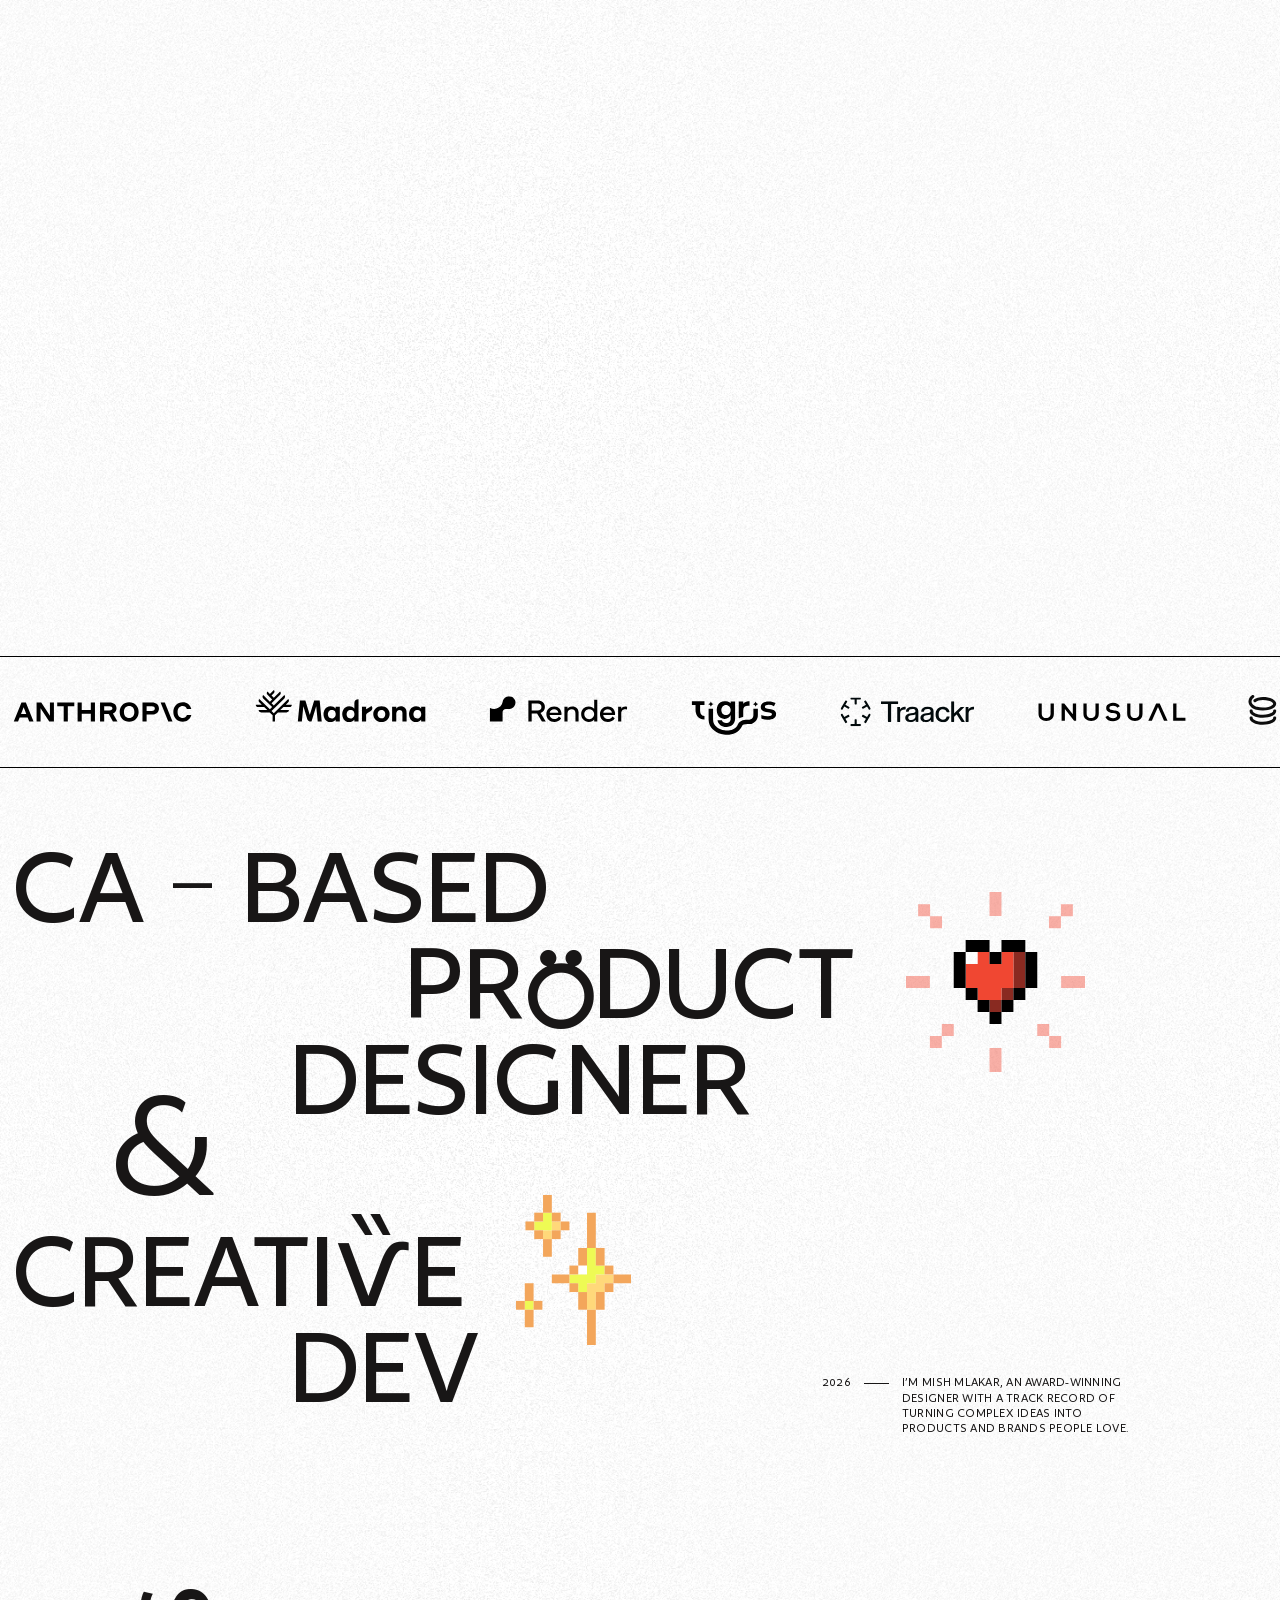
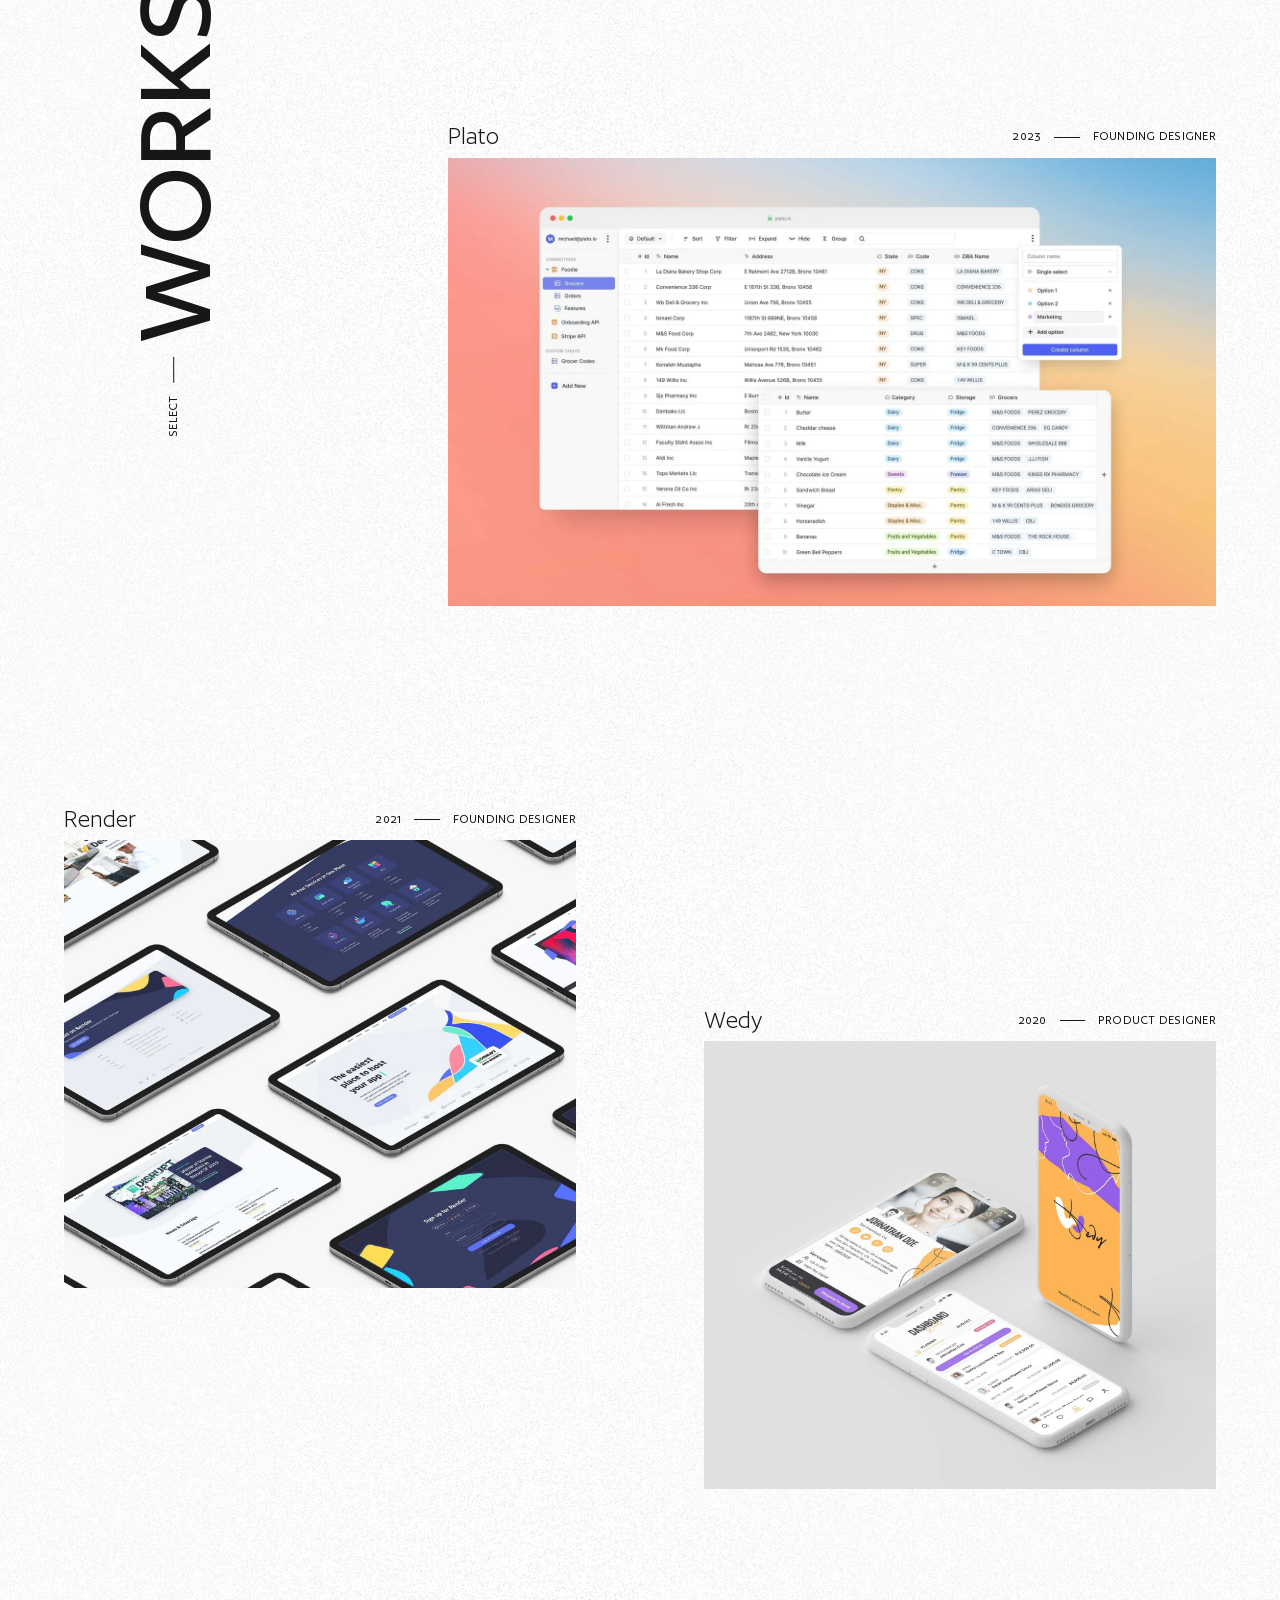
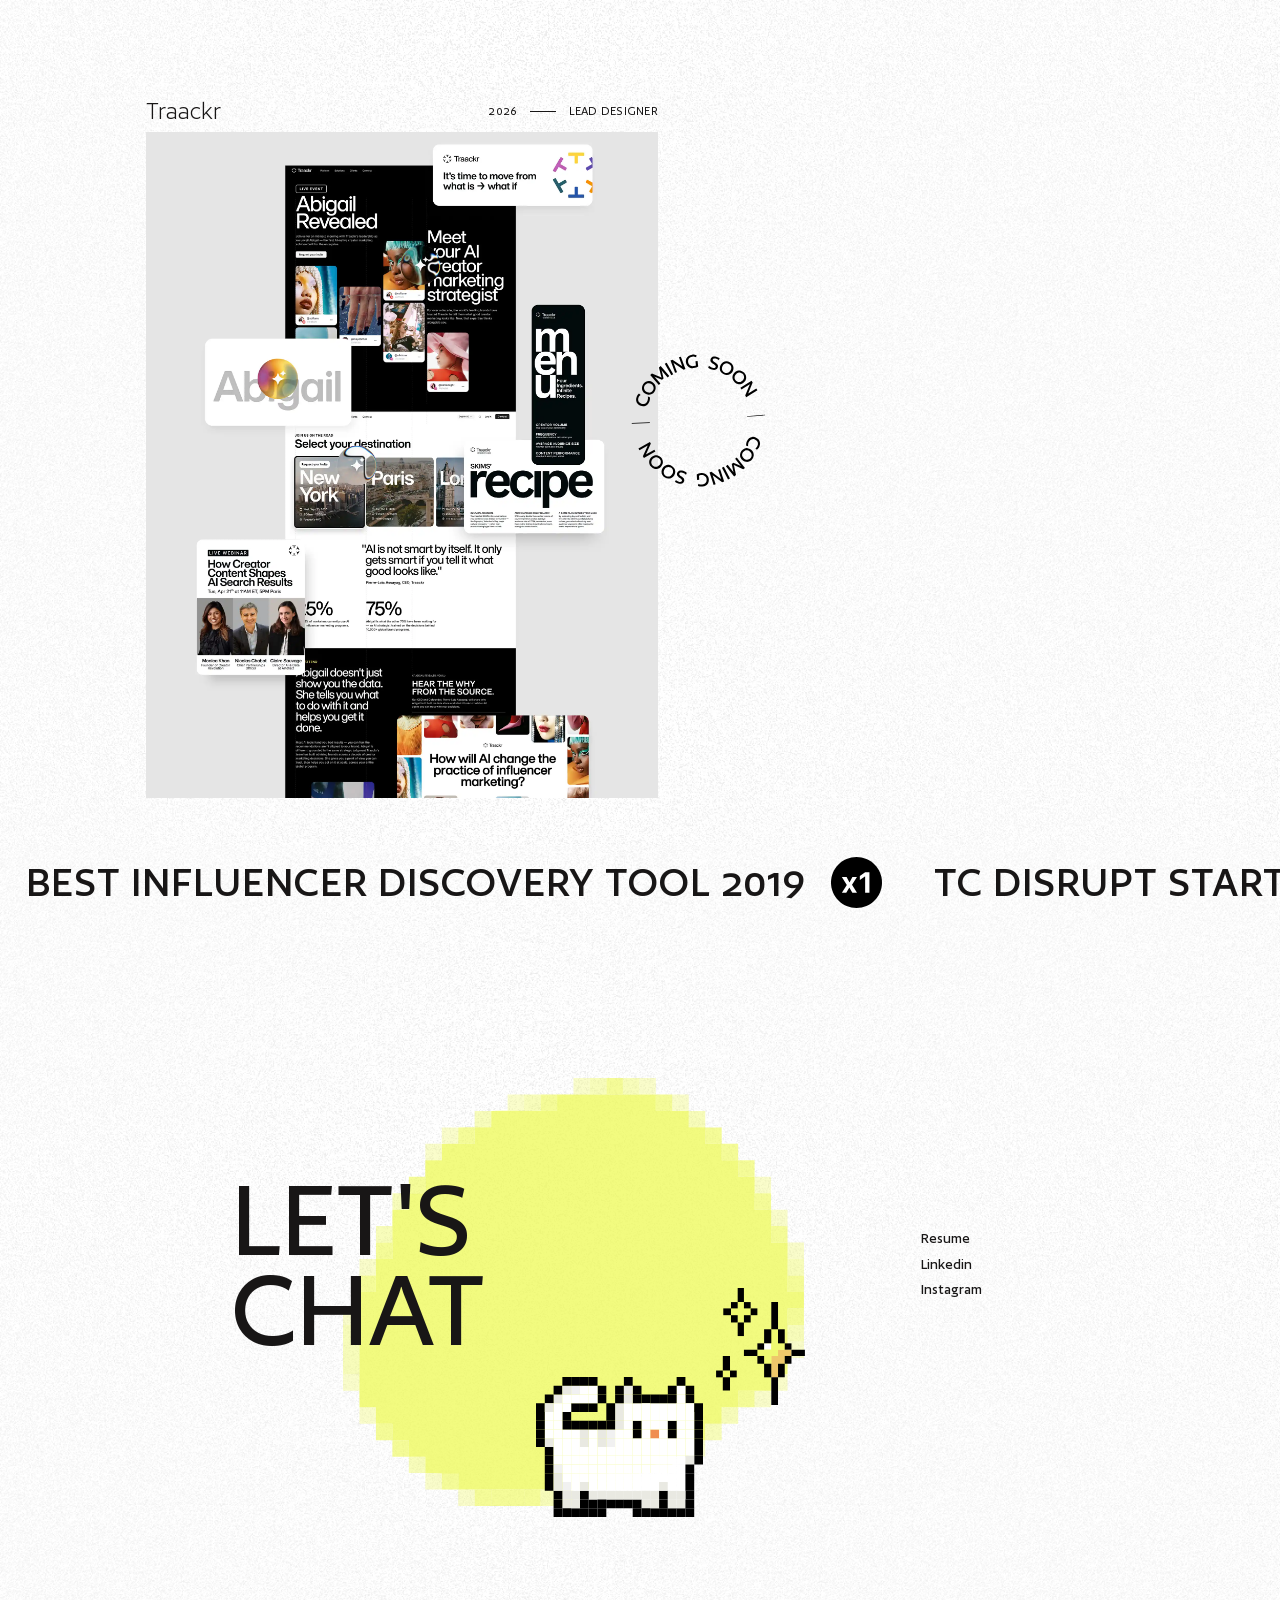
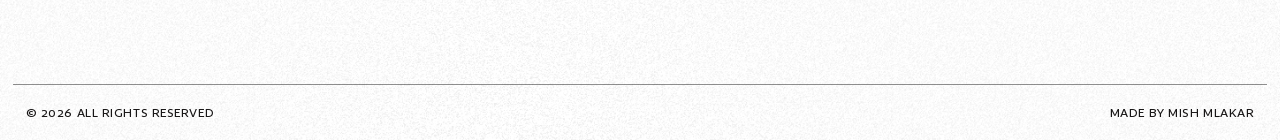
==== commit 259ef980: "2026 Update Updates" ====
--- a/index.html
+++ b/index.html
@@ -1,15 +1,15 @@
-<!DOCTYPE html><!--  This site was created in Webflow. https://webflow.com  --><!--  Last Published: Tue Oct 14 2025 14:29:42 GMT+0000 (Coordinated Universal Time)  -->
+<!DOCTYPE html><!--  This site was created in Webflow. https://webflow.com  --><!--  Last Published: Fri Oct 23 2026 22:51:45 GMT+0000 (Coordinated Universal Time)  -->
 <html data-wf-page="65b19b39ab973227f3b13074" data-wf-site="657397dfa7778a0946615f06">
 <head>
   <meta charset="utf-8">
-  <title>Mash Studio シ</title>
-  <meta content="A creative design and development studio by Maša Mlakar" name="description">
-  <meta content="Mash Studio シ" property="og:title">
-  <meta content="A creative design and development studio by Maša Mlakar" property="og:description">
-  <meta content="https://uploads-ssl.webflow.com/657397dfa7778a0946615f06/65c5e7dfdb0eebd6a5da8f72_img-og-100.jpg" property="og:image">
-  <meta content="Mash Studio シ" property="twitter:title">
-  <meta content="A creative design and development studio by Maša Mlakar" property="twitter:description">
-  <meta content="https://uploads-ssl.webflow.com/657397dfa7778a0946615f06/65c5e7dfdb0eebd6a5da8f72_img-og-100.jpg" property="twitter:image">
+  <title>Mashpit Studio シ</title>
+  <meta content="A creative design and development studio by Mish Mlakar" name="description">
+  <meta content="Mashpit Studio シ" property="og:title">
+  <meta content="A creative design and development studio by Mish Mlakar" property="og:description">
+  <meta content="https://cdn.prod.website-files.com/657397dfa7778a0946615f06/6adbd5544baaef4e8510c959_img-og-2026.png" property="og:image">
+  <meta content="Mashpit Studio シ" name="twitter:title">
+  <meta content="A creative design and development studio by Mish Mlakar" name="twitter:description">
+  <meta content="https://cdn.prod.website-files.com/657397dfa7778a0946615f06/6adbd5544baaef4e8510c959_img-og-2026.png" name="twitter:image">
   <meta property="og:type" content="website">
   <meta content="summary_large_image" name="twitter:card">
   <meta content="width=device-width, initial-scale=1" name="viewport">
@@ -19,8 +19,12 @@
   <link href="css/mashed-57c40c.webflow.css" rel="stylesheet" type="text/css">
   <style>@media (min-width:992px) {html.w-mod-js:not(.w-mod-ix) [data-w-id="1e8b53cf-73ab-758f-64cd-9ec3dc0e7c22"] {opacity:0;-webkit-transform:translate3d(0vw, -3vh, 0) scale3d(1, 1, 1) rotateX(0) rotateY(0) rotateZ(0) skew(0, 0);-moz-transform:translate3d(0vw, -3vh, 0) scale3d(1, 1, 1) rotateX(0) rotateY(0) rotateZ(0) skew(0, 0);-ms-transform:translate3d(0vw, -3vh, 0) scale3d(1, 1, 1) rotateX(0) rotateY(0) rotateZ(0) skew(0, 0);transform:translate3d(0vw, -3vh, 0) scale3d(1, 1, 1) rotateX(0) rotateY(0) rotateZ(0) skew(0, 0);}html.w-mod-js:not(.w-mod-ix) [data-w-id="96dd6a6e-d70d-8882-640f-f2b4a6a61a47"] {opacity:0;-webkit-transform:translate3d(0, 0, 0) scale3d(1.2, 1.2, 1) rotateX(0) rotateY(0) rotateZ(0) skew(0, 0);-moz-transform:translate3d(0, 0, 0) scale3d(1.2, 1.2, 1) rotateX(0) rotateY(0) rotateZ(0) skew(0, 0);-ms-transform:translate3d(0, 0, 0) scale3d(1.2, 1.2, 1) rotateX(0) rotateY(0) rotateZ(0) skew(0, 0);transform:translate3d(0, 0, 0) scale3d(1.2, 1.2, 1) rotateX(0) rotateY(0) rotateZ(0) skew(0, 0);}html.w-mod-js:not(.w-mod-ix) [data-w-id="e85e684b-e127-0845-ed11-f6a4468691cd"] {opacity:0;-webkit-transform:translate3d(-10vw, 0, 0) scale3d(1, 1, 1) rotateX(0) rotateY(0) rotateZ(0) skew(0, 0);-moz-transform:translate3d(-10vw, 0, 0) scale3d(1, 1, 1) rotateX(0) rotateY(0) rotateZ(0) skew(0, 0);-ms-transform:translate3d(-10vw, 0, 0) scale3d(1, 1, 1) rotateX(0) rotateY(0) rotateZ(0) skew(0, 0);transform:translate3d(-10vw, 0, 0) scale3d(1, 1, 1) rotateX(0) rotateY(0) rotateZ(0) skew(0, 0);}html.w-mod-js:not(.w-mod-ix) [data-w-id="9384bc13-38c7-0d3c-a939-302dc6fa8260"] {opacity:0;-webkit-transform:translate3d(0vw, 2vh, 0) scale3d(0.8, 0.8, 1) rotateX(0) rotateY(0) rotateZ(0) skew(0, 0);-moz-transform:translate3d(0vw, 2vh, 0) scale3d(0.8, 0.8, 1) rotateX(0) rotateY(0) rotateZ(0) skew(0, 0);-ms-transform:translate3d(0vw, 2vh, 0) scale3d(0.8, 0.8, 1) rotateX(0) rotateY(0) rotateZ(0) skew(0, 0);transform:translate3d(0vw, 2vh, 0) scale3d(0.8, 0.8, 1) rotateX(0) rotateY(0) rotateZ(0) skew(0, 0);}html.w-mod-js:not(.w-mod-ix) [data-w-id="16146315-6103-25d9-6006-e9f5406413ef"] {-webkit-transform:translate3d(0vw, 0vh, 0) scale3d(1, 1, 1) rotateX(0) rotateY(0) rotateZ(0) skew(0, 0);-moz-transform:translate3d(0vw, 0vh, 0) scale3d(1, 1, 1) rotateX(0) rotateY(0) rotateZ(0) skew(0, 0);-ms-transform:translate3d(0vw, 0vh, 0) scale3d(1, 1, 1) rotateX(0) rotateY(0) rotateZ(0) skew(0, 0);transform:translate3d(0vw, 0vh, 0) scale3d(1, 1, 1) rotateX(0) rotateY(0) rotateZ(0) skew(0, 0);opacity:0;}html.w-mod-js:not(.w-mod-ix) [data-w-id="e7aa64a1-ef8d-d44f-8c01-6bc220255d97"] {-webkit-transform:translate3d(0vw, 0vh, 0) scale3d(1, 1, 1) rotateX(0) rotateY(0) rotateZ(0) skew(0, 0);-moz-transform:translate3d(0vw, 0vh, 0) scale3d(1, 1, 1) rotateX(0) rotateY(0) rotateZ(0) skew(0, 0);-ms-transform:translate3d(0vw, 0vh, 0) scale3d(1, 1, 1) rotateX(0) rotateY(0) rotateZ(0) skew(0, 0);transform:translate3d(0vw, 0vh, 0) scale3d(1, 1, 1) rotateX(0) rotateY(0) rotateZ(0) skew(0, 0);opacity:0;}html.w-mod-js:not(.w-mod-ix) [data-w-id="96dd6a6e-d70d-8882-640f-f2b4a6a61a45"] {-webkit-transform:translate3d(0vw, 0vh, 0) scale3d(1, 1, 1) rotateX(0) rotateY(0) rotateZ(0) skew(0, 0);-moz-transform:translate3d(0vw, 0vh, 0) scale3d(1, 1, 1) rotateX(0) rotateY(0) rotateZ(0) skew(0, 0);-ms-transform:translate3d(0vw, 0vh, 0) scale3d(1, 1, 1) rotateX(0) rotateY(0) rotateZ(0) skew(0, 0);transform:translate3d(0vw, 0vh, 0) scale3d(1, 1, 1) rotateX(0) rotateY(0) rotateZ(0) skew(0, 0);opacity:0;}html.w-mod-js:not(.w-mod-ix) [data-w-id="fa017852-ecb7-959e-a6ed-5fddae8f0faf"] {-webkit-transform:translate3d(0vw, 0vh, 0) scale3d(1, 1, 1) rotateX(0) rotateY(0) rotateZ(0) skew(0, 0);-moz-transform:translate3d(0vw, 0vh, 0) scale3d(1, 1, 1) rotateX(0) rotateY(0) rotateZ(0) skew(0, 0);-ms-transform:translate3d(0vw, 0vh, 0) scale3d(1, 1, 1) rotateX(0) rotateY(0) rotateZ(0) skew(0, 0);transform:translate3d(0vw, 0vh, 0) scale3d(1, 1, 1) rotateX(0) rotateY(0) rotateZ(0) skew(0, 0);opacity:0;}html.w-mod-js:not(.w-mod-ix) [data-w-id="e85e684b-e127-0845-ed11-f6a4468691ce"] {-webkit-transform:translate3d(0vw, 0vh, 0) scale3d(1, 1, 1) rotateX(0) rotateY(0) rotateZ(0) skew(0, 0);-moz-transform:translate3d(0vw, 0vh, 0) scale3d(1, 1, 1) rotateX(0) rotateY(0) rotateZ(0) skew(0, 0);-ms-transform:translate3d(0vw, 0vh, 0) scale3d(1, 1, 1) rotateX(0) rotateY(0) rotateZ(0) skew(0, 0);transform:translate3d(0vw, 0vh, 0) scale3d(1, 1, 1) rotateX(0) rotateY(0) rotateZ(0) skew(0, 0);opacity:0;}html.w-mod-js:not(.w-mod-ix) [data-w-id="d92cccfd-8426-18ac-b040-5877cfa61884"] {-webkit-transform:translate3d(0vw, 0vh, 0) scale3d(1, 1, 1) rotateX(0) rotateY(0) rotateZ(0) skew(0, 0);-moz-transform:translate3d(0vw, 0vh, 0) scale3d(1, 1, 1) rotateX(0) rotateY(0) rotateZ(0) skew(0, 0);-ms-transform:translate3d(0vw, 0vh, 0) scale3d(1, 1, 1) rotateX(0) rotateY(0) rotateZ(0) skew(0, 0);transform:translate3d(0vw, 0vh, 0) scale3d(1, 1, 1) rotateX(0) rotateY(0) rotateZ(0) skew(0, 0);opacity:0;}html.w-mod-js:not(.w-mod-ix) [data-w-id="9370dd1f-4691-2361-873c-58fc4354ad65"] {-webkit-transform:translate3d(0vw, 0vh, 0) scale3d(1, 1, 1) rotateX(0) rotateY(0) rotateZ(0) skew(0, 0);-moz-transform:translate3d(0vw, 0vh, 0) scale3d(1, 1, 1) rotateX(0) rotateY(0) rotateZ(0) skew(0, 0);-ms-transform:translate3d(0vw, 0vh, 0) scale3d(1, 1, 1) rotateX(0) rotateY(0) rotateZ(0) skew(0, 0);transform:translate3d(0vw, 0vh, 0) scale3d(1, 1, 1) rotateX(0) rotateY(0) rotateZ(0) skew(0, 0);opacity:0;}html.w-mod-js:not(.w-mod-ix) [data-w-id="63fdce41-7834-8ac0-2ad3-b0f7b9248e00"] {-webkit-transform:translate3d(0vw, 0vh, 0) scale3d(1, 1, 1) rotateX(0) rotateY(0) rotateZ(0) skew(0, 0);-moz-transform:translate3d(0vw, 0vh, 0) scale3d(1, 1, 1) rotateX(0) rotateY(0) rotateZ(0) skew(0, 0);-ms-transform:translate3d(0vw, 0vh, 0) scale3d(1, 1, 1) rotateX(0) rotateY(0) rotateZ(0) skew(0, 0);transform:translate3d(0vw, 0vh, 0) scale3d(1, 1, 1) rotateX(0) rotateY(0) rotateZ(0) skew(0, 0);opacity:0;}html.w-mod-js:not(.w-mod-ix) [data-w-id="52396f1a-99f7-1e65-dc9a-4c5ae24355ea"] {-webkit-transform:translate3d(0vw, 0vh, 0) scale3d(1, 1, 1) rotateX(0) rotateY(0) rotateZ(0) skew(0, 0);-moz-transform:translate3d(0vw, 0vh, 0) scale3d(1, 1, 1) rotateX(0) rotateY(0) rotateZ(0) skew(0, 0);-ms-transform:translate3d(0vw, 0vh, 0) scale3d(1, 1, 1) rotateX(0) rotateY(0) rotateZ(0) skew(0, 0);transform:translate3d(0vw, 0vh, 0) scale3d(1, 1, 1) rotateX(0) rotateY(0) rotateZ(0) skew(0, 0);opacity:0;}html.w-mod-js:not(.w-mod-ix) [data-w-id="6cf4dcc9-a072-6f9e-7174-d8fe97b9ea58"] {-webkit-transform:translate3d(0vw, 0vh, 0) scale3d(1, 1, 1) rotateX(0) rotateY(0) rotateZ(0) skew(0, 0);-moz-transform:translate3d(0vw, 0vh, 0) scale3d(1, 1, 1) rotateX(0) rotateY(0) rotateZ(0) skew(0, 0);-ms-transform:translate3d(0vw, 0vh, 0) scale3d(1, 1, 1) rotateX(0) rotateY(0) rotateZ(0) skew(0, 0);transform:translate3d(0vw, 0vh, 0) scale3d(1, 1, 1) rotateX(0) rotateY(0) rotateZ(0) skew(0, 0);opacity:0;}}@media (max-width:991px) and (min-width:768px) {html.w-mod-js:not(.w-mod-ix) [data-w-id="1e8b53cf-73ab-758f-64cd-9ec3dc0e7c22"] {opacity:0;-webkit-transform:translate3d(0vw, -3vh, 0) scale3d(1, 1, 1) rotateX(0) rotateY(0) rotateZ(0) skew(0, 0);-moz-transform:translate3d(0vw, -3vh, 0) scale3d(1, 1, 1) rotateX(0) rotateY(0) rotateZ(0) skew(0, 0);-ms-transform:translate3d(0vw, -3vh, 0) scale3d(1, 1, 1) rotateX(0) rotateY(0) rotateZ(0) skew(0, 0);transform:translate3d(0vw, -3vh, 0) scale3d(1, 1, 1) rotateX(0) rotateY(0) rotateZ(0) skew(0, 0);}html.w-mod-js:not(.w-mod-ix) [data-w-id="96dd6a6e-d70d-8882-640f-f2b4a6a61a47"] {opacity:0;-webkit-transform:translate3d(0, 0, 0) scale3d(1.2, 1.2, 1) rotateX(0) rotateY(0) rotateZ(0) skew(0, 0);-moz-transform:translate3d(0, 0, 0) scale3d(1.2, 1.2, 1) rotateX(0) rotateY(0) rotateZ(0) skew(0, 0);-ms-transform:translate3d(0, 0, 0) scale3d(1.2, 1.2, 1) rotateX(0) rotateY(0) rotateZ(0) skew(0, 0);transform:translate3d(0, 0, 0) scale3d(1.2, 1.2, 1) rotateX(0) rotateY(0) rotateZ(0) skew(0, 0);}html.w-mod-js:not(.w-mod-ix) [data-w-id="e85e684b-e127-0845-ed11-f6a4468691cd"] {opacity:0;-webkit-transform:translate3d(-10vw, 0, 0) scale3d(1, 1, 1) rotateX(0) rotateY(0) rotateZ(0) skew(0, 0);-moz-transform:translate3d(-10vw, 0, 0) scale3d(1, 1, 1) rotateX(0) rotateY(0) rotateZ(0) skew(0, 0);-ms-transform:translate3d(-10vw, 0, 0) scale3d(1, 1, 1) rotateX(0) rotateY(0) rotateZ(0) skew(0, 0);transform:translate3d(-10vw, 0, 0) scale3d(1, 1, 1) rotateX(0) rotateY(0) rotateZ(0) skew(0, 0);}html.w-mod-js:not(.w-mod-ix) [data-w-id="9384bc13-38c7-0d3c-a939-302dc6fa8260"] {opacity:0;-webkit-transform:translate3d(0vw, 2vh, 0) scale3d(0.8, 0.8, 1) rotateX(0) rotateY(0) rotateZ(0) skew(0, 0);-moz-transform:translate3d(0vw, 2vh, 0) scale3d(0.8, 0.8, 1) rotateX(0) rotateY(0) rotateZ(0) skew(0, 0);-ms-transform:translate3d(0vw, 2vh, 0) scale3d(0.8, 0.8, 1) rotateX(0) rotateY(0) rotateZ(0) skew(0, 0);transform:translate3d(0vw, 2vh, 0) scale3d(0.8, 0.8, 1) rotateX(0) rotateY(0) rotateZ(0) skew(0, 0);}html.w-mod-js:not(.w-mod-ix) [data-w-id="16146315-6103-25d9-6006-e9f5406413ef"] {-webkit-transform:translate3d(0vw, 0vh, 0) scale3d(1, 1, 1) rotateX(0) rotateY(0) rotateZ(0) skew(0, 0);-moz-transform:translate3d(0vw, 0vh, 0) scale3d(1, 1, 1) rotateX(0) rotateY(0) rotateZ(0) skew(0, 0);-ms-transform:translate3d(0vw, 0vh, 0) scale3d(1, 1, 1) rotateX(0) rotateY(0) rotateZ(0) skew(0, 0);transform:translate3d(0vw, 0vh, 0) scale3d(1, 1, 1) rotateX(0) rotateY(0) rotateZ(0) skew(0, 0);opacity:0;}html.w-mod-js:not(.w-mod-ix) [data-w-id="e7aa64a1-ef8d-d44f-8c01-6bc220255d97"] {-webkit-transform:translate3d(0vw, 0vh, 0) scale3d(1, 1, 1) rotateX(0) rotateY(0) rotateZ(0) skew(0, 0);-moz-transform:translate3d(0vw, 0vh, 0) scale3d(1, 1, 1) rotateX(0) rotateY(0) rotateZ(0) skew(0, 0);-ms-transform:translate3d(0vw, 0vh, 0) scale3d(1, 1, 1) rotateX(0) rotateY(0) rotateZ(0) skew(0, 0);transform:translate3d(0vw, 0vh, 0) scale3d(1, 1, 1) rotateX(0) rotateY(0) rotateZ(0) skew(0, 0);opacity:0;}html.w-mod-js:not(.w-mod-ix) [data-w-id="96dd6a6e-d70d-8882-640f-f2b4a6a61a45"] {-webkit-transform:translate3d(0vw, 0vh, 0) scale3d(1, 1, 1) rotateX(0) rotateY(0) rotateZ(0) skew(0, 0);-moz-transform:translate3d(0vw, 0vh, 0) scale3d(1, 1, 1) rotateX(0) rotateY(0) rotateZ(0) skew(0, 0);-ms-transform:translate3d(0vw, 0vh, 0) scale3d(1, 1, 1) rotateX(0) rotateY(0) rotateZ(0) skew(0, 0);transform:translate3d(0vw, 0vh, 0) scale3d(1, 1, 1) rotateX(0) rotateY(0) rotateZ(0) skew(0, 0);opacity:0;}html.w-mod-js:not(.w-mod-ix) [data-w-id="fa017852-ecb7-959e-a6ed-5fddae8f0faf"] {-webkit-transform:translate3d(0vw, 0vh, 0) scale3d(1, 1, 1) rotateX(0) rotateY(0) rotateZ(0) skew(0, 0);-moz-transform:translate3d(0vw, 0vh, 0) scale3d(1, 1, 1) rotateX(0) rotateY(0) rotateZ(0) skew(0, 0);-ms-transform:translate3d(0vw, 0vh, 0) scale3d(1, 1, 1) rotateX(0) rotateY(0) rotateZ(0) skew(0, 0);transform:translate3d(0vw, 0vh, 0) scale3d(1, 1, 1) rotateX(0) rotateY(0) rotateZ(0) skew(0, 0);opacity:0;}html.w-mod-js:not(.w-mod-ix) [data-w-id="e85e684b-e127-0845-ed11-f6a4468691ce"] {-webkit-transform:translate3d(0vw, 0vh, 0) scale3d(1, 1, 1) rotateX(0) rotateY(0) rotateZ(0) skew(0, 0);-moz-transform:translate3d(0vw, 0vh, 0) scale3d(1, 1, 1) rotateX(0) rotateY(0) rotateZ(0) skew(0, 0);-ms-transform:translate3d(0vw, 0vh, 0) scale3d(1, 1, 1) rotateX(0) rotateY(0) rotateZ(0) skew(0, 0);transform:translate3d(0vw, 0vh, 0) scale3d(1, 1, 1) rotateX(0) rotateY(0) rotateZ(0) skew(0, 0);opacity:0;}html.w-mod-js:not(.w-mod-ix) [data-w-id="d92cccfd-8426-18ac-b040-5877cfa61884"] {-webkit-transform:translate3d(0vw, 0vh, 0) scale3d(1, 1, 1) rotateX(0) rotateY(0) rotateZ(0) skew(0, 0);-moz-transform:translate3d(0vw, 0vh, 0) scale3d(1, 1, 1) rotateX(0) rotateY(0) rotateZ(0) skew(0, 0);-ms-transform:translate3d(0vw, 0vh, 0) scale3d(1, 1, 1) rotateX(0) rotateY(0) rotateZ(0) skew(0, 0);transform:translate3d(0vw, 0vh, 0) scale3d(1, 1, 1) rotateX(0) rotateY(0) rotateZ(0) skew(0, 0);opacity:0;}html.w-mod-js:not(.w-mod-ix) [data-w-id="9370dd1f-4691-2361-873c-58fc4354ad65"] {-webkit-transform:translate3d(0vw, 0vh, 0) scale3d(1, 1, 1) rotateX(0) rotateY(0) rotateZ(0) skew(0, 0);-moz-transform:translate3d(0vw, 0vh, 0) scale3d(1, 1, 1) rotateX(0) rotateY(0) rotateZ(0) skew(0, 0);-ms-transform:translate3d(0vw, 0vh, 0) scale3d(1, 1, 1) rotateX(0) rotateY(0) rotateZ(0) skew(0, 0);transform:translate3d(0vw, 0vh, 0) scale3d(1, 1, 1) rotateX(0) rotateY(0) rotateZ(0) skew(0, 0);opacity:0;}html.w-mod-js:not(.w-mod-ix) [data-w-id="63fdce41-7834-8ac0-2ad3-b0f7b9248e00"] {-webkit-transform:translate3d(0vw, 0vh, 0) scale3d(1, 1, 1) rotateX(0) rotateY(0) rotateZ(0) skew(0, 0);-moz-transform:translate3d(0vw, 0vh, 0) scale3d(1, 1, 1) rotateX(0) rotateY(0) rotateZ(0) skew(0, 0);-ms-transform:translate3d(0vw, 0vh, 0) scale3d(1, 1, 1) rotateX(0) rotateY(0) rotateZ(0) skew(0, 0);transform:translate3d(0vw, 0vh, 0) scale3d(1, 1, 1) rotateX(0) rotateY(0) rotateZ(0) skew(0, 0);opacity:0;}html.w-mod-js:not(.w-mod-ix) [data-w-id="52396f1a-99f7-1e65-dc9a-4c5ae24355ea"] {-webkit-transform:translate3d(0vw, 0vh, 0) scale3d(1, 1, 1) rotateX(0) rotateY(0) rotateZ(0) skew(0, 0);-moz-transform:translate3d(0vw, 0vh, 0) scale3d(1, 1, 1) rotateX(0) rotateY(0) rotateZ(0) skew(0, 0);-ms-transform:translate3d(0vw, 0vh, 0) scale3d(1, 1, 1) rotateX(0) rotateY(0) rotateZ(0) skew(0, 0);transform:translate3d(0vw, 0vh, 0) scale3d(1, 1, 1) rotateX(0) rotateY(0) rotateZ(0) skew(0, 0);opacity:0;}html.w-mod-js:not(.w-mod-ix) [data-w-id="6cf4dcc9-a072-6f9e-7174-d8fe97b9ea58"] {-webkit-transform:translate3d(0vw, 0vh, 0) scale3d(1, 1, 1) rotateX(0) rotateY(0) rotateZ(0) skew(0, 0);-moz-transform:translate3d(0vw, 0vh, 0) scale3d(1, 1, 1) rotateX(0) rotateY(0) rotateZ(0) skew(0, 0);-ms-transform:translate3d(0vw, 0vh, 0) scale3d(1, 1, 1) rotateX(0) rotateY(0) rotateZ(0) skew(0, 0);transform:translate3d(0vw, 0vh, 0) scale3d(1, 1, 1) rotateX(0) rotateY(0) rotateZ(0) skew(0, 0);opacity:0;}}@media (max-width:767px) and (min-width:480px) {html.w-mod-js:not(.w-mod-ix) [data-w-id="1e8b53cf-73ab-758f-64cd-9ec3dc0e7c22"] {opacity:0;-webkit-transform:translate3d(0vw, -3vh, 0) scale3d(1, 1, 1) rotateX(0) rotateY(0) rotateZ(0) skew(0, 0);-moz-transform:translate3d(0vw, -3vh, 0) scale3d(1, 1, 1) rotateX(0) rotateY(0) rotateZ(0) skew(0, 0);-ms-transform:translate3d(0vw, -3vh, 0) scale3d(1, 1, 1) rotateX(0) rotateY(0) rotateZ(0) skew(0, 0);transform:translate3d(0vw, -3vh, 0) scale3d(1, 1, 1) rotateX(0) rotateY(0) rotateZ(0) skew(0, 0);}html.w-mod-js:not(.w-mod-ix) [data-w-id="96dd6a6e-d70d-8882-640f-f2b4a6a61a47"] {opacity:0;-webkit-transform:translate3d(0, 0, 0) scale3d(1.2, 1.2, 1) rotateX(0) rotateY(0) rotateZ(0) skew(0, 0);-moz-transform:translate3d(0, 0, 0) scale3d(1.2, 1.2, 1) rotateX(0) rotateY(0) rotateZ(0) skew(0, 0);-ms-transform:translate3d(0, 0, 0) scale3d(1.2, 1.2, 1) rotateX(0) rotateY(0) rotateZ(0) skew(0, 0);transform:translate3d(0, 0, 0) scale3d(1.2, 1.2, 1) rotateX(0) rotateY(0) rotateZ(0) skew(0, 0);}html.w-mod-js:not(.w-mod-ix) [data-w-id="e85e684b-e127-0845-ed11-f6a4468691cd"] {opacity:0;-webkit-transform:translate3d(-10vw, 0, 0) scale3d(1, 1, 1) rotateX(0) rotateY(0) rotateZ(0) skew(0, 0);-moz-transform:translate3d(-10vw, 0, 0) scale3d(1, 1, 1) rotateX(0) rotateY(0) rotateZ(0) skew(0, 0);-ms-transform:translate3d(-10vw, 0, 0) scale3d(1, 1, 1) rotateX(0) rotateY(0) rotateZ(0) skew(0, 0);transform:translate3d(-10vw, 0, 0) scale3d(1, 1, 1) rotateX(0) rotateY(0) rotateZ(0) skew(0, 0);}html.w-mod-js:not(.w-mod-ix) [data-w-id="9384bc13-38c7-0d3c-a939-302dc6fa8260"] {opacity:0;-webkit-transform:translate3d(0vw, 2vh, 0) scale3d(0.8, 0.8, 1) rotateX(0) rotateY(0) rotateZ(0) skew(0, 0);-moz-transform:translate3d(0vw, 2vh, 0) scale3d(0.8, 0.8, 1) rotateX(0) rotateY(0) rotateZ(0) skew(0, 0);-ms-transform:translate3d(0vw, 2vh, 0) scale3d(0.8, 0.8, 1) rotateX(0) rotateY(0) rotateZ(0) skew(0, 0);transform:translate3d(0vw, 2vh, 0) scale3d(0.8, 0.8, 1) rotateX(0) rotateY(0) rotateZ(0) skew(0, 0);}html.w-mod-js:not(.w-mod-ix) [data-w-id="16146315-6103-25d9-6006-e9f5406413ef"] {-webkit-transform:translate3d(0vw, 0vh, 0) scale3d(1, 1, 1) rotateX(0) rotateY(0) rotateZ(0) skew(0, 0);-moz-transform:translate3d(0vw, 0vh, 0) scale3d(1, 1, 1) rotateX(0) rotateY(0) rotateZ(0) skew(0, 0);-ms-transform:translate3d(0vw, 0vh, 0) scale3d(1, 1, 1) rotateX(0) rotateY(0) rotateZ(0) skew(0, 0);transform:translate3d(0vw, 0vh, 0) scale3d(1, 1, 1) rotateX(0) rotateY(0) rotateZ(0) skew(0, 0);opacity:0;}html.w-mod-js:not(.w-mod-ix) [data-w-id="e7aa64a1-ef8d-d44f-8c01-6bc220255d97"] {-webkit-transform:translate3d(0vw, 0vh, 0) scale3d(1, 1, 1) rotateX(0) rotateY(0) rotateZ(0) skew(0, 0);-moz-transform:translate3d(0vw, 0vh, 0) scale3d(1, 1, 1) rotateX(0) rotateY(0) rotateZ(0) skew(0, 0);-ms-transform:translate3d(0vw, 0vh, 0) scale3d(1, 1, 1) rotateX(0) rotateY(0) rotateZ(0) skew(0, 0);transform:translate3d(0vw, 0vh, 0) scale3d(1, 1, 1) rotateX(0) rotateY(0) rotateZ(0) skew(0, 0);opacity:0;}html.w-mod-js:not(.w-mod-ix) [data-w-id="96dd6a6e-d70d-8882-640f-f2b4a6a61a45"] {-webkit-transform:translate3d(0vw, 0vh, 0) scale3d(1, 1, 1) rotateX(0) rotateY(0) rotateZ(0) skew(0, 0);-moz-transform:translate3d(0vw, 0vh, 0) scale3d(1, 1, 1) rotateX(0) rotateY(0) rotateZ(0) skew(0, 0);-ms-transform:translate3d(0vw, 0vh, 0) scale3d(1, 1, 1) rotateX(0) rotateY(0) rotateZ(0) skew(0, 0);transform:translate3d(0vw, 0vh, 0) scale3d(1, 1, 1) rotateX(0) rotateY(0) rotateZ(0) skew(0, 0);opacity:0;}html.w-mod-js:not(.w-mod-ix) [data-w-id="fa017852-ecb7-959e-a6ed-5fddae8f0faf"] {-webkit-transform:translate3d(0vw, 0vh, 0) scale3d(1, 1, 1) rotateX(0) rotateY(0) rotateZ(0) skew(0, 0);-moz-transform:translate3d(0vw, 0vh, 0) scale3d(1, 1, 1) rotateX(0) rotateY(0) rotateZ(0) skew(0, 0);-ms-transform:translate3d(0vw, 0vh, 0) scale3d(1, 1, 1) rotateX(0) rotateY(0) rotateZ(0) skew(0, 0);transform:translate3d(0vw, 0vh, 0) scale3d(1, 1, 1) rotateX(0) rotateY(0) rotateZ(0) skew(0, 0);opacity:0;}html.w-mod-js:not(.w-mod-ix) [data-w-id="e85e684b-e127-0845-ed11-f6a4468691ce"] {-webkit-transform:translate3d(0vw, 0vh, 0) scale3d(1, 1, 1) rotateX(0) rotateY(0) rotateZ(0) skew(0, 0);-moz-transform:translate3d(0vw, 0vh, 0) scale3d(1, 1, 1) rotateX(0) rotateY(0) rotateZ(0) skew(0, 0);-ms-transform:translate3d(0vw, 0vh, 0) scale3d(1, 1, 1) rotateX(0) rotateY(0) rotateZ(0) skew(0, 0);transform:translate3d(0vw, 0vh, 0) scale3d(1, 1, 1) rotateX(0) rotateY(0) rotateZ(0) skew(0, 0);opacity:0;}html.w-mod-js:not(.w-mod-ix) [data-w-id="d92cccfd-8426-18ac-b040-5877cfa61884"] {-webkit-transform:translate3d(0vw, 0vh, 0) scale3d(1, 1, 1) rotateX(0) rotateY(0) rotateZ(0) skew(0, 0);-moz-transform:translate3d(0vw, 0vh, 0) scale3d(1, 1, 1) rotateX(0) rotateY(0) rotateZ(0) skew(0, 0);-ms-transform:translate3d(0vw, 0vh, 0) scale3d(1, 1, 1) rotateX(0) rotateY(0) rotateZ(0) skew(0, 0);transform:translate3d(0vw, 0vh, 0) scale3d(1, 1, 1) rotateX(0) rotateY(0) rotateZ(0) skew(0, 0);opacity:0;}html.w-mod-js:not(.w-mod-ix) [data-w-id="9370dd1f-4691-2361-873c-58fc4354ad65"] {-webkit-transform:translate3d(0vw, 0vh, 0) scale3d(1, 1, 1) rotateX(0) rotateY(0) rotateZ(0) skew(0, 0);-moz-transform:translate3d(0vw, 0vh, 0) scale3d(1, 1, 1) rotateX(0) rotateY(0) rotateZ(0) skew(0, 0);-ms-transform:translate3d(0vw, 0vh, 0) scale3d(1, 1, 1) rotateX(0) rotateY(0) rotateZ(0) skew(0, 0);transform:translate3d(0vw, 0vh, 0) scale3d(1, 1, 1) rotateX(0) rotateY(0) rotateZ(0) skew(0, 0);opacity:0;}html.w-mod-js:not(.w-mod-ix) [data-w-id="63fdce41-7834-8ac0-2ad3-b0f7b9248e00"] {-webkit-transform:translate3d(0vw, 0vh, 0) scale3d(1, 1, 1) rotateX(0) rotateY(0) rotateZ(0) skew(0, 0);-moz-transform:translate3d(0vw, 0vh, 0) scale3d(1, 1, 1) rotateX(0) rotateY(0) rotateZ(0) skew(0, 0);-ms-transform:translate3d(0vw, 0vh, 0) scale3d(1, 1, 1) rotateX(0) rotateY(0) rotateZ(0) skew(0, 0);transform:translate3d(0vw, 0vh, 0) scale3d(1, 1, 1) rotateX(0) rotateY(0) rotateZ(0) skew(0, 0);opacity:0;}html.w-mod-js:not(.w-mod-ix) [data-w-id="52396f1a-99f7-1e65-dc9a-4c5ae24355ea"] {-webkit-transform:translate3d(0vw, 0vh, 0) scale3d(1, 1, 1) rotateX(0) rotateY(0) rotateZ(0) skew(0, 0);-moz-transform:translate3d(0vw, 0vh, 0) scale3d(1, 1, 1) rotateX(0) rotateY(0) rotateZ(0) skew(0, 0);-ms-transform:translate3d(0vw, 0vh, 0) scale3d(1, 1, 1) rotateX(0) rotateY(0) rotateZ(0) skew(0, 0);transform:translate3d(0vw, 0vh, 0) scale3d(1, 1, 1) rotateX(0) rotateY(0) rotateZ(0) skew(0, 0);opacity:0;}html.w-mod-js:not(.w-mod-ix) [data-w-id="6cf4dcc9-a072-6f9e-7174-d8fe97b9ea58"] {-webkit-transform:translate3d(0vw, 0vh, 0) scale3d(1, 1, 1) rotateX(0) rotateY(0) rotateZ(0) skew(0, 0);-moz-transform:translate3d(0vw, 0vh, 0) scale3d(1, 1, 1) rotateX(0) rotateY(0) rotateZ(0) skew(0, 0);-ms-transform:translate3d(0vw, 0vh, 0) scale3d(1, 1, 1) rotateX(0) rotateY(0) rotateZ(0) skew(0, 0);transform:translate3d(0vw, 0vh, 0) scale3d(1, 1, 1) rotateX(0) rotateY(0) rotateZ(0) skew(0, 0);opacity:0;}}</style>
   <script type="text/javascript">!function(o,c){var n=c.documentElement,t=" w-mod-";n.className+=t+"js",("ontouchstart"in o||o.DocumentTouch&&c instanceof DocumentTouch)&&(n.className+=t+"touch")}(window,document);</script>
-  <link href="images/favicon.png" rel="shortcut icon" type="image/x-icon">
-  <link href="images/webclip.png" rel="apple-touch-icon">
+  <link href="images/favicon.png" rel="icon" type="image/png" sizes="32x32" media="(prefers-color-scheme: light)">
+  <link href="images/favicon-dark.png" rel="icon" type="image/png" sizes="32x32" media="(prefers-color-scheme: dark)">
+  <link href="images/favicon-48.png" rel="icon" type="image/png" sizes="48x48">
+  <link href="images/webclip-180.png" rel="apple-touch-icon" sizes="180x180">
+  <link href="images/webclip-192.png" rel="icon" type="image/png" sizes="192x192">
+  <link href="images/webclip.png" rel="icon" type="image/png" sizes="512x512">
 </head>
 <body class="body">
   <div class="s-full loading">
@@ -31,7 +35,7 @@
       <div class="card-load white"></div>
     </div>
     <div class="float-star">
-      <div class="lottie-animation" data-w-id="af57886e-9cb1-1bec-e37c-9f58caaaf092" data-animation-type="lottie" data-src="documents/Run.json" data-loop="1" data-direction="1" data-autoplay="1" data-is-ix2-target="0" data-renderer="svg" data-default-duration="0" data-duration="0"></div><img src="images/Mashpit5.svg" loading="eager" alt="" class="img-logo-wordmark">
+      <div class="lottie-animation" data-w-id="af57886e-9cb1-1bec-e37c-9f58caaaf092" data-animation-type="lottie" data-src="documents/Run.json" data-loop="1" data-direction="1" data-autoplay="1" data-is-ix2-target="0" data-renderer="svg" data-default-duration="0" data-duration="0" data-loading="eager"></div><img src="images/img-logo-loader-2026.svg" loading="eager" alt="" class="img-logo-wordmark">
     </div>
   </div>
   <div class="cursor-wrap mbm-ex">
@@ -72,7 +76,7 @@
   <header class="s-hero">
     <div class="nav">
       <div class="c-nav">
-        <div class="nav-logo"><img src="images/Mashpit5.svg" alt="Mash Studio logo icon" class="img-logo-nav">
+        <div class="nav-logo"><img src="images/img-logo-loader-2026.svg" alt="Mash Studio logo icon" class="img-logo-nav">
           <h1 class="text-logo-em">Mashpit</h1>
         </div>
         <div class="nav-menu">
@@ -109,49 +113,49 @@
           <div class="marquee_logo_cms_item"><img loading="lazy" src="images/BrandMadrona.svg" alt="" class="marquee_logo_item"></div>
           <div class="marquee_logo_cms_item"><img loading="lazy" src="images/BrandRender.svg" alt="" class="marquee_logo_item"></div>
           <div class="marquee_logo_cms_item"><img loading="lazy" src="images/BrandTigris.svg" alt="" class="marquee_logo_item"></div>
-          <div class="marquee_logo_cms_item"><img loading="lazy" src="images/BrandTraackr.svg" alt="" class="marquee_logo_item"></div>
-          <div class="marquee_logo_cms_item"><img loading="lazy" src="images/BrandUnusual.svg" alt="" class="marquee_logo_item"></div>
-          <div class="marquee_logo_cms_item"><img loading="lazy" src="images/BrandPlato.svg" alt="" class="marquee_logo_item"></div>
-          <div class="marquee_logo_cms_item"><img loading="lazy" src="images/BrandTobiko.svg" alt="" class="marquee_logo_item"></div>
-          <div class="marquee_logo_cms_item"><img loading="lazy" src="images/BrandAnthropic.svg" alt="" class="marquee_logo_item"></div>
-          <div class="marquee_logo_cms_item"><img loading="lazy" src="images/BrandRime.svg" alt="" class="marquee_logo_item"></div>
-          <div class="marquee_logo_cms_item"><img loading="lazy" src="images/BrandMadrona.svg" alt="" class="marquee_logo_item"></div>
-          <div class="marquee_logo_cms_item"><img loading="lazy" src="images/BrandAnthra.svg" alt="" class="marquee_logo_item"></div>
-          <div class="marquee_logo_cms_item"><img loading="lazy" src="images/BrandWedy.svg" alt="" class="marquee_logo_item"></div>
-          <div class="marquee_logo_cms_item"><img loading="lazy" src="images/BrandRender.svg" alt="" class="marquee_logo_item"></div>
-          <div class="marquee_logo_cms_item"><img loading="lazy" src="images/BrandUnusual.svg" alt="" class="marquee_logo_item"></div>
-          <div class="marquee_logo_cms_item"><img loading="lazy" src="images/BrandRelicx.svg" alt="" class="marquee_logo_item"></div>
-          <div class="marquee_logo_cms_item"><img loading="lazy" src="images/BrandTobiko.svg" alt="" class="marquee_logo_item"></div>
-          <div class="marquee_logo_cms_item"><img loading="lazy" src="images/BrandGrace-Science-Foundation.svg" alt="" class="marquee_logo_item"></div>
-          <div class="marquee_logo_cms_item"><img loading="lazy" src="images/BrandMedVantage.svg" alt="" class="marquee_logo_item"></div>
-        </div>
-        <div class="marquee_logo_list">
-          <div class="marquee_logo_cms_item"><img loading="lazy" src="images/BrandAnthropic.svg" alt="" class="marquee_logo_item"></div>
-          <div class="marquee_logo_cms_item"><img loading="lazy" src="images/BrandMadrona.svg" alt="" class="marquee_logo_item"></div>
-          <div class="marquee_logo_cms_item"><img loading="lazy" src="images/BrandRender.svg" alt="" class="marquee_logo_item"></div>
-          <div class="marquee_logo_cms_item"><img loading="lazy" src="images/BrandTigris.svg" alt="" class="marquee_logo_item"></div>
-          <div class="marquee_logo_cms_item"><img loading="lazy" src="images/BrandTraackr.svg" alt="" class="marquee_logo_item"></div>
-          <div class="marquee_logo_cms_item"><img loading="lazy" src="images/BrandUnusual.svg" alt="" class="marquee_logo_item"></div>
-          <div class="marquee_logo_cms_item"><img loading="lazy" src="images/BrandPlato.svg" alt="" class="marquee_logo_item"></div>
-          <div class="marquee_logo_cms_item"><img loading="lazy" src="images/BrandTobiko.svg" alt="" class="marquee_logo_item"></div>
-          <div class="marquee_logo_cms_item"><img loading="lazy" src="images/BrandAnthropic.svg" alt="" class="marquee_logo_item"></div>
-          <div class="marquee_logo_cms_item"><img loading="lazy" src="images/BrandRime.svg" alt="" class="marquee_logo_item"></div>
-          <div class="marquee_logo_cms_item"><img loading="lazy" src="images/BrandMadrona.svg" alt="" class="marquee_logo_item"></div>
-          <div class="marquee_logo_cms_item"><img loading="lazy" src="images/BrandAnthra.svg" alt="" class="marquee_logo_item"></div>
-          <div class="marquee_logo_cms_item"><img loading="lazy" src="images/BrandWedy.svg" alt="" class="marquee_logo_item"></div>
-          <div class="marquee_logo_cms_item"><img loading="lazy" src="images/BrandRender.svg" alt="" class="marquee_logo_item"></div>
-          <div class="marquee_logo_cms_item"><img loading="lazy" src="images/BrandUnusual.svg" alt="" class="marquee_logo_item"></div>
-          <div class="marquee_logo_cms_item"><img loading="lazy" src="images/BrandRelicx.svg" alt="" class="marquee_logo_item"></div>
-          <div class="marquee_logo_cms_item"><img loading="lazy" src="images/BrandTobiko.svg" alt="" class="marquee_logo_item"></div>
-          <div class="marquee_logo_cms_item"><img loading="lazy" src="images/BrandGrace-Science-Foundation.svg" alt="" class="marquee_logo_item"></div>
-          <div class="marquee_logo_cms_item"><img loading="lazy" src="images/BrandMedVantage.svg" alt="" class="marquee_logo_item"></div>
-        </div>
-        <div class="marquee_logo_list">
-          <div class="marquee_logo_cms_item"><img loading="lazy" src="images/BrandAnthropic.svg" alt="" class="marquee_logo_item"></div>
-          <div class="marquee_logo_cms_item"><img loading="lazy" src="images/BrandMadrona.svg" alt="" class="marquee_logo_item"></div>
-          <div class="marquee_logo_cms_item"><img loading="lazy" src="images/BrandRender.svg" alt="" class="marquee_logo_item"></div>
-          <div class="marquee_logo_cms_item"><img loading="lazy" src="images/BrandTigris.svg" alt="" class="marquee_logo_item"></div>
-          <div class="marquee_logo_cms_item"><img loading="lazy" src="images/BrandTraackr.svg" alt="" class="marquee_logo_item"></div>
+          <div class="marquee_logo_cms_item"><img loading="lazy" src="images/Logo-Traackr.svg" alt="" class="marquee_logo_item"></div>
+          <div class="marquee_logo_cms_item"><img loading="lazy" src="images/BrandUnusual.svg" alt="" class="marquee_logo_item"></div>
+          <div class="marquee_logo_cms_item"><img loading="lazy" src="images/BrandPlato.svg" alt="" class="marquee_logo_item"></div>
+          <div class="marquee_logo_cms_item"><img loading="lazy" src="images/BrandTobiko.svg" alt="" class="marquee_logo_item"></div>
+          <div class="marquee_logo_cms_item"><img loading="lazy" src="images/BrandAnthropic.svg" alt="" class="marquee_logo_item"></div>
+          <div class="marquee_logo_cms_item"><img loading="lazy" src="images/BrandRime.svg" alt="" class="marquee_logo_item"></div>
+          <div class="marquee_logo_cms_item"><img loading="lazy" src="images/BrandMadrona.svg" alt="" class="marquee_logo_item"></div>
+          <div class="marquee_logo_cms_item"><img loading="lazy" src="images/BrandAnthra.svg" alt="" class="marquee_logo_item"></div>
+          <div class="marquee_logo_cms_item"><img loading="lazy" src="images/BrandWedy.svg" alt="" class="marquee_logo_item"></div>
+          <div class="marquee_logo_cms_item"><img loading="lazy" src="images/BrandRender.svg" alt="" class="marquee_logo_item"></div>
+          <div class="marquee_logo_cms_item"><img loading="lazy" src="images/BrandUnusual.svg" alt="" class="marquee_logo_item"></div>
+          <div class="marquee_logo_cms_item"><img loading="lazy" src="images/BrandRelicx.svg" alt="" class="marquee_logo_item"></div>
+          <div class="marquee_logo_cms_item"><img loading="lazy" src="images/BrandTobiko.svg" alt="" class="marquee_logo_item"></div>
+          <div class="marquee_logo_cms_item"><img loading="lazy" src="images/BrandGrace-Science-Foundation.svg" alt="" class="marquee_logo_item"></div>
+          <div class="marquee_logo_cms_item"><img loading="lazy" src="images/BrandMedVantage.svg" alt="" class="marquee_logo_item"></div>
+        </div>
+        <div class="marquee_logo_list">
+          <div class="marquee_logo_cms_item"><img loading="lazy" src="images/BrandAnthropic.svg" alt="" class="marquee_logo_item"></div>
+          <div class="marquee_logo_cms_item"><img loading="lazy" src="images/BrandMadrona.svg" alt="" class="marquee_logo_item"></div>
+          <div class="marquee_logo_cms_item"><img loading="lazy" src="images/BrandRender.svg" alt="" class="marquee_logo_item"></div>
+          <div class="marquee_logo_cms_item"><img loading="lazy" src="images/BrandTigris.svg" alt="" class="marquee_logo_item"></div>
+          <div class="marquee_logo_cms_item"><img loading="lazy" src="images/Logo-Traackr.svg" alt="" class="marquee_logo_item"></div>
+          <div class="marquee_logo_cms_item"><img loading="lazy" src="images/BrandUnusual.svg" alt="" class="marquee_logo_item"></div>
+          <div class="marquee_logo_cms_item"><img loading="lazy" src="images/BrandPlato.svg" alt="" class="marquee_logo_item"></div>
+          <div class="marquee_logo_cms_item"><img loading="lazy" src="images/BrandTobiko.svg" alt="" class="marquee_logo_item"></div>
+          <div class="marquee_logo_cms_item"><img loading="lazy" src="images/BrandAnthropic.svg" alt="" class="marquee_logo_item"></div>
+          <div class="marquee_logo_cms_item"><img loading="lazy" src="images/BrandRime.svg" alt="" class="marquee_logo_item"></div>
+          <div class="marquee_logo_cms_item"><img loading="lazy" src="images/BrandMadrona.svg" alt="" class="marquee_logo_item"></div>
+          <div class="marquee_logo_cms_item"><img loading="lazy" src="images/BrandAnthra.svg" alt="" class="marquee_logo_item"></div>
+          <div class="marquee_logo_cms_item"><img loading="lazy" src="images/BrandWedy.svg" alt="" class="marquee_logo_item"></div>
+          <div class="marquee_logo_cms_item"><img loading="lazy" src="images/BrandRender.svg" alt="" class="marquee_logo_item"></div>
+          <div class="marquee_logo_cms_item"><img loading="lazy" src="images/BrandUnusual.svg" alt="" class="marquee_logo_item"></div>
+          <div class="marquee_logo_cms_item"><img loading="lazy" src="images/BrandRelicx.svg" alt="" class="marquee_logo_item"></div>
+          <div class="marquee_logo_cms_item"><img loading="lazy" src="images/BrandTobiko.svg" alt="" class="marquee_logo_item"></div>
+          <div class="marquee_logo_cms_item"><img loading="lazy" src="images/BrandGrace-Science-Foundation.svg" alt="" class="marquee_logo_item"></div>
+          <div class="marquee_logo_cms_item"><img loading="lazy" src="images/BrandMedVantage.svg" alt="" class="marquee_logo_item"></div>
+        </div>
+        <div class="marquee_logo_list">
+          <div class="marquee_logo_cms_item"><img loading="lazy" src="images/BrandAnthropic.svg" alt="" class="marquee_logo_item"></div>
+          <div class="marquee_logo_cms_item"><img loading="lazy" src="images/BrandMadrona.svg" alt="" class="marquee_logo_item"></div>
+          <div class="marquee_logo_cms_item"><img loading="lazy" src="images/BrandRender.svg" alt="" class="marquee_logo_item"></div>
+          <div class="marquee_logo_cms_item"><img loading="lazy" src="images/BrandTigris.svg" alt="" class="marquee_logo_item"></div>
+          <div class="marquee_logo_cms_item"><img loading="lazy" src="images/Logo-Traackr.svg" alt="" class="marquee_logo_item"></div>
           <div class="marquee_logo_cms_item"><img loading="lazy" src="images/BrandUnusual.svg" alt="" class="marquee_logo_item"></div>
           <div class="marquee_logo_cms_item"><img loading="lazy" src="images/BrandPlato.svg" alt="" class="marquee_logo_item"></div>
           <div class="marquee_logo_cms_item"><img loading="lazy" src="images/BrandTobiko.svg" alt="" class="marquee_logo_item"></div>
@@ -262,10 +266,10 @@
     </div>
     <div class="float-about">
       <div class="flex-row-centered">
-        <div class="text-para">2025</div>
+        <div class="text-para">2026</div>
         <div class="line-mini"></div>
       </div>
-      <div class="text-para">I’m Maša Mlakar, an Award-winning designer with a track record of turning complex ideas into products and brands people love. </div>
+      <div class="text-para">I’m Mish Mlakar, an Award-winning designer with a track record of turning complex ideas into products and brands people love. </div>
     </div>
   </section>
   <section id="Projects" data-w-id="d2056a75-0134-062c-faa7-854c4c10225a" class="s-projects">
@@ -368,7 +372,7 @@
           <div class="project-title">
             <h1 class="text-med">Wedy</h1>
             <div class="flex-row-centered">
-              <div class="text-para">20219</div>
+              <div class="text-para">2020</div>
               <div class="line-mini"></div>
               <div class="text-para">Product Designer</div>
             </div>
@@ -381,12 +385,12 @@
           <div class="project-title">
             <h1 class="text-med">Traackr</h1>
             <div class="flex-row-centered">
-              <div class="text-para">20219</div>
+              <div class="text-para">2026</div>
               <div class="line-mini"></div>
-              <div class="text-para">Product Designer</div>
+              <div class="text-para">Lead Designer</div>
             </div>
           </div>
-          <div class="img-mask mask-tall"><img src="images/project-traackr-03.webp" loading="eager" sizes="(max-width: 4324px) 100vw, 4324px" srcset="images/project-traackr-03-p-500.jpg 500w, images/project-traackr-03-p-800.jpg 800w, images/project-traackr-03-p-1080.jpg 1080w, images/project-traackr-03-p-1600.jpg 1600w, images/project-traackr-03-p-2000.jpg 2000w, images/project-traackr-03-p-2600.jpg 2600w, images/project-traackr-03-p-3200.jpg 3200w, images/project-traackr-03.webp 4324w" alt="Traackr product design" class="img-project"></div>
+          <div class="img-mask mask-tall"><img src="images/img-Traackr1.webp" loading="eager" sizes="(max-width: 2000px) 100vw, 2000px" srcset="images/img-Traackr1.webp 500w, images/img-Traackr1.webp 800w, images/img-Traackr1.webp 1080w, images/img-Traackr1.webp 2000w" alt="Traackr product design" class="img-project"></div>
         </a>
       </div>
     </div>
@@ -438,14 +442,14 @@
         </div>
       </div>
       <div class="float-social">
-        <a href="documents/Masa-Mlakar-Resume-2025.pdf" target="_blank" class="hero-link text-small">Resume</a>
+        <a href="documents/Mish-Mlakar-Resume---2026.pdf" target="_blank" class="hero-link text-small">Resume</a>
         <a href="https://www.linkedin.com/in/masamlakar/" target="_blank" class="hero-link text-small">Linkedin</a>
-        <a href="https://www.instagram.com/mishoulin/" target="_blank" class="hero-link text-small">Instagram</a>
+        <a href="https://www.instagram.com/mashpit_studio/" target="_blank" class="hero-link text-small">Instagram</a>
       </div>
     </div>
     <div class="c-footer">
-      <div class="text-footer">© 2025 All rights reserved</div>
-      <div class="text-footer">Made by Maša Mlakar</div>
+      <div class="text-footer">© 2026 All rights reserved</div>
+      <div class="text-footer">Made by Mish Mlakar</div>
     </div>
   </section>
   <script src="https://d3e54v103j8qbb.cloudfront.net/js/jquery-3.5.1.min.dc5e7f18c8.js?site=657397dfa7778a0946615f06" type="text/javascript" integrity="sha256-9/aliU8dGd2tb6OSsuzixeV4y/faTqgFtohetphbbj0=" crossorigin="anonymous"></script>
--- a/css/webflow.css
+++ b/css/webflow.css
@@ -0,0 +1,1873 @@
+@font-face {
+  font-family: 'webflow-icons';
+  src: url("[data-uri]") format('truetype');
+  font-weight: normal;
+  font-style: normal;
+}
+[class^="w-icon-"],
+[class*=" w-icon-"] {
+  /* use !important to prevent issues with browser extensions that change fonts */
+  font-family: 'webflow-icons' !important;
+  speak: none;
+  font-style: normal;
+  font-weight: normal;
+  font-variant: normal;
+  text-transform: none;
+  line-height: 1;
+  /* Better Font Rendering =========== */
+  -webkit-font-smoothing: antialiased;
+  -moz-osx-font-smoothing: grayscale;
+}
+.w-icon-slider-right:before {
+  content: "\e600";
+}
+.w-icon-slider-left:before {
+  content: "\e601";
+}
+.w-icon-nav-menu:before {
+  content: "\e602";
+}
+.w-icon-arrow-down:before,
+.w-icon-dropdown-toggle:before {
+  content: "\e603";
+}
+.w-icon-file-upload-remove:before {
+  content: "\e900";
+}
+.w-icon-file-upload-icon:before {
+  content: "\e903";
+}
+* {
+  -webkit-box-sizing: border-box;
+  -moz-box-sizing: border-box;
+  box-sizing: border-box;
+}
+html {
+  height: 100%;
+}
+body {
+  margin: 0;
+  min-height: 100%;
+  background-color: #fff;
+  font-family: Arial, sans-serif;
+  font-size: 14px;
+  line-height: 20px;
+  color: #333;
+}
+img {
+  max-width: 100%;
+  vertical-align: middle;
+  display: inline-block;
+}
+html.w-mod-touch * {
+  background-attachment: scroll !important;
+}
+.w-block {
+  display: block;
+}
+.w-inline-block {
+  max-width: 100%;
+  display: inline-block;
+}
+.w-clearfix:before,
+.w-clearfix:after {
+  content: " ";
+  display: table;
+  grid-column-start: 1;
+  grid-row-start: 1;
+  grid-column-end: 2;
+  grid-row-end: 2;
+}
+.w-clearfix:after {
+  clear: both;
+}
+.w-hidden {
+  display: none;
+}
+.w-button {
+  display: inline-block;
+  padding: 9px 15px;
+  background-color: #3898EC;
+  color: white;
+  border: 0;
+  line-height: inherit;
+  text-decoration: none;
+  cursor: pointer;
+  border-radius: 0;
+}
+input.w-button {
+  -webkit-appearance: button;
+}
+:where(button.w-popover-trigger) {
+  background-color: transparent;
+  border: 0;
+  color: inherit;
+  cursor: pointer;
+  font: inherit;
+  line-height: inherit;
+  margin: 0;
+  padding: 0;
+  text-align: inherit;
+  text-decoration: inherit;
+}
+:where(button.w-modal-trigger) {
+  background-color: transparent;
+  border: 0;
+  color: inherit;
+  cursor: pointer;
+  font: inherit;
+  line-height: inherit;
+  margin: 0;
+  padding: 0;
+  text-align: inherit;
+  text-decoration: inherit;
+}
+.w-popover {
+  position-anchor: none;
+}
+:where(.w-popover[data-w-popover-backdrop-animated])::backdrop {
+  animation: var(--w-backdrop-animation, none);
+}
+:where(.w-popover) {
+  --w-backdrop-animation: initial;
+}
+.w-popover-mask {
+  position: fixed !important;
+  inset: 0 !important;
+  width: auto !important;
+  height: auto !important;
+  max-width: none !important;
+  max-height: none !important;
+  margin: 0 !important;
+  padding: 0 !important;
+  border: 0 !important;
+  opacity: 0 !important;
+  transform: none !important;
+  clip-path: none !important;
+  pointer-events: auto !important;
+}
+.w-popover-mask[popover] {
+  translate: none !important;
+  rotate: none !important;
+  scale: none !important;
+}
+.w-popover-mask::backdrop {
+  display: none !important;
+}
+.w-popover-mask:not(:popover-open) {
+  display: none !important;
+}
+@supports not selector(:popover-open) {
+  .w-popover-mask {
+    display: none !important;
+  }
+}
+.w-popover[popover]:not(:popover-open) {
+  display: none;
+}
+.w-modal:not([open]):not([popover]) {
+  display: none;
+}
+.w-modal[popover]:not(:popover-open) {
+  display: none;
+}
+html[data-w-dynpage] [data-w-cloak] {
+  color: transparent !important;
+}
+.w-code-block {
+  margin: unset;
+}
+pre.w-code-block code {
+  all: inherit;
+}
+pre.w-code-block code > span {
+  display: block !important;
+}
+.w-optimization {
+  display: contents;
+}
+.w-webflow-badge,
+.w-webflow-badge > img {
+  box-sizing: unset;
+  width: unset;
+  height: unset;
+  max-height: unset;
+  max-width: unset;
+  min-height: unset;
+  min-width: unset;
+  margin: unset;
+  padding: unset;
+  float: unset;
+  clear: unset;
+  border: unset;
+  border-radius: unset;
+  background: unset;
+  background-image: unset;
+  background-position: unset;
+  background-size: unset;
+  background-repeat: unset;
+  background-origin: unset;
+  background-clip: unset;
+  background-attachment: unset;
+  background-color: unset;
+  box-shadow: unset;
+  transform: unset;
+  transition: unset;
+  direction: unset;
+  font-family: unset;
+  font-weight: unset;
+  color: unset;
+  font-size: unset;
+  line-height: unset;
+  font-style: unset;
+  font-variant: unset;
+  text-align: unset;
+  letter-spacing: unset;
+  text-decoration: unset;
+  text-indent: unset;
+  text-transform: unset;
+  list-style-type: unset;
+  text-shadow: unset;
+  vertical-align: unset;
+  cursor: unset;
+  white-space: unset;
+  word-break: unset;
+  word-spacing: unset;
+  word-wrap: unset;
+}
+.w-webflow-badge {
+  position: fixed !important;
+  display: inline-block !important;
+  visibility: visible !important;
+  opacity: 1 !important;
+  z-index: 2147483647 !important;
+  top: auto !important;
+  right: 12px !important;
+  bottom: 12px !important;
+  left: auto !important;
+  color: #aaadb0 !important;
+  background-color: #fff !important;
+  border-radius: 3px !important;
+  padding: 6px !important;
+  font-size: 12px !important;
+  line-height: 14px !important;
+  text-decoration: none !important;
+  transform: none !important;
+  margin: 0 !important;
+  width: auto !important;
+  height: auto !important;
+  overflow: unset !important;
+  white-space: nowrap;
+  box-shadow: 0 0 0 1px rgba(0, 0, 0, 0.1), 0px 1px 3px rgba(0, 0, 0, 0.1);
+  cursor: pointer;
+}
+.w-webflow-badge > img {
+  position: unset;
+  display: inline-block !important;
+  visibility: unset !important;
+  opacity: 1 !important;
+  vertical-align: middle !important;
+}
+h1,
+h2,
+h3,
+h4,
+h5,
+h6 {
+  font-weight: bold;
+  margin-bottom: 10px;
+}
+h1 {
+  font-size: 38px;
+  line-height: 44px;
+  margin-top: 20px;
+}
+h2 {
+  font-size: 32px;
+  line-height: 36px;
+  margin-top: 20px;
+}
+h3 {
+  font-size: 24px;
+  line-height: 30px;
+  margin-top: 20px;
+}
+h4 {
+  font-size: 18px;
+  line-height: 24px;
+  margin-top: 10px;
+}
+h5 {
+  font-size: 14px;
+  line-height: 20px;
+  margin-top: 10px;
+}
+h6 {
+  font-size: 12px;
+  line-height: 18px;
+  margin-top: 10px;
+}
+p {
+  margin-top: 0;
+  margin-bottom: 10px;
+}
+blockquote {
+  margin: 0 0 10px 0;
+  padding: 10px 20px;
+  border-left: 5px solid #E2E2E2;
+  font-size: 18px;
+  line-height: 22px;
+}
+figure {
+  margin: 0;
+  margin-bottom: 10px;
+}
+figcaption {
+  margin-top: 5px;
+  text-align: center;
+}
+ul,
+ol {
+  margin-top: 0px;
+  margin-bottom: 10px;
+  padding-left: 40px;
+}
+.w-list-unstyled {
+  padding-left: 0;
+  list-style: none;
+}
+.w-embed:before,
+.w-embed:after {
+  content: " ";
+  display: table;
+  grid-column-start: 1;
+  grid-row-start: 1;
+  grid-column-end: 2;
+  grid-row-end: 2;
+}
+.w-embed:after {
+  clear: both;
+}
+.w-video {
+  width: 100%;
+  position: relative;
+  padding: 0;
+}
+.w-video iframe,
+.w-video object,
+.w-video embed {
+  position: absolute;
+  top: 0;
+  left: 0;
+  width: 100%;
+  height: 100%;
+  border: none;
+}
+fieldset {
+  padding: 0;
+  margin: 0;
+  border: 0;
+}
+button,
+[type='button'],
+[type='reset'] {
+  border: 0;
+  cursor: pointer;
+  -webkit-appearance: button;
+}
+.w-form {
+  margin: 0 0 15px;
+}
+.w-form-done {
+  display: none;
+  padding: 20px;
+  text-align: center;
+  background-color: #dddddd;
+}
+.w-form-fail {
+  display: none;
+  margin-top: 10px;
+  padding: 10px;
+  background-color: #ffdede;
+}
+label {
+  display: block;
+  margin-bottom: 5px;
+  font-weight: bold;
+}
+.w-input,
+.w-select {
+  display: block;
+  width: 100%;
+  height: 38px;
+  padding: 8px 12px;
+  margin-bottom: 10px;
+  font-size: 14px;
+  line-height: 1.42857143;
+  color: #333333;
+  vertical-align: middle;
+  background-color: #ffffff;
+  border: 1px solid #cccccc;
+}
+.w-input::placeholder,
+.w-select::placeholder {
+  color: #999;
+}
+.w-input:focus,
+.w-select:focus {
+  border-color: #3898EC;
+  outline: 0;
+}
+.w-input[disabled],
+.w-select[disabled],
+.w-input[readonly],
+.w-select[readonly],
+fieldset[disabled] .w-input,
+fieldset[disabled] .w-select {
+  cursor: not-allowed;
+}
+.w-input[disabled]:not(.w-input-disabled),
+.w-select[disabled]:not(.w-input-disabled),
+.w-input[readonly],
+.w-select[readonly],
+fieldset[disabled]:not(.w-input-disabled) .w-input,
+fieldset[disabled]:not(.w-input-disabled) .w-select {
+  background-color: #eeeeee;
+}
+textarea.w-input,
+textarea.w-select {
+  height: auto;
+}
+.w-select {
+  background-color: #f3f3f3;
+}
+.w-select[multiple] {
+  height: auto;
+}
+.w-form-label {
+  display: inline-block;
+  cursor: pointer;
+  font-weight: normal;
+  margin-bottom: 0px;
+}
+.w-radio {
+  display: block;
+  margin-bottom: 5px;
+  padding-left: 20px;
+}
+.w-radio:before,
+.w-radio:after {
+  content: " ";
+  display: table;
+  grid-column-start: 1;
+  grid-row-start: 1;
+  grid-column-end: 2;
+  grid-row-end: 2;
+}
+.w-radio:after {
+  clear: both;
+}
+.w-radio-input {
+  margin: 4px 0 0;
+  line-height: normal;
+  float: left;
+  margin-left: -20px;
+}
+.w-radio-input {
+  margin-top: 3px;
+}
+.w-file-upload {
+  display: block;
+  margin-bottom: 10px;
+}
+.w-file-upload-input {
+  width: 0.1px;
+  height: 0.1px;
+  opacity: 0;
+  overflow: hidden;
+  position: absolute;
+  z-index: -100;
+}
+.w-file-upload-default,
+.w-file-upload-uploading,
+.w-file-upload-success {
+  display: inline-block;
+  color: #333333;
+}
+.w-file-upload-error {
+  display: block;
+  margin-top: 10px;
+}
+.w-file-upload-default.w-hidden,
+.w-file-upload-uploading.w-hidden,
+.w-file-upload-error.w-hidden,
+.w-file-upload-success.w-hidden {
+  display: none;
+}
+.w-file-upload-uploading-btn {
+  display: flex;
+  font-size: 14px;
+  font-weight: normal;
+  cursor: pointer;
+  margin: 0;
+  padding: 8px 12px;
+  border: 1px solid #cccccc;
+  background-color: #fafafa;
+}
+.w-file-upload-file {
+  display: flex;
+  flex-grow: 1;
+  justify-content: space-between;
+  margin: 0;
+  padding: 8px 9px 8px 11px;
+  border: 1px solid #cccccc;
+  background-color: #fafafa;
+}
+.w-file-upload-file-name {
+  font-size: 14px;
+  font-weight: normal;
+  display: block;
+}
+.w-file-remove-link {
+  margin-top: 3px;
+  margin-left: 10px;
+  width: auto;
+  height: auto;
+  padding: 3px;
+  display: block;
+  cursor: pointer;
+}
+.w-icon-file-upload-remove {
+  margin: auto;
+  font-size: 10px;
+}
+.w-file-upload-error-msg {
+  display: inline-block;
+  color: #ea384c;
+  padding: 2px 0;
+}
+.w-file-upload-info {
+  display: inline-block;
+  line-height: 38px;
+  padding: 0 12px;
+}
+.w-file-upload-label {
+  display: inline-block;
+  font-size: 14px;
+  font-weight: normal;
+  cursor: pointer;
+  margin: 0;
+  padding: 8px 12px;
+  border: 1px solid #cccccc;
+  background-color: #fafafa;
+}
+.w-icon-file-upload-icon,
+.w-icon-file-upload-uploading {
+  display: inline-block;
+  margin-right: 8px;
+  width: 20px;
+}
+.w-icon-file-upload-uploading {
+  height: 20px;
+}
+.w-container {
+  margin-left: auto;
+  margin-right: auto;
+  max-width: 940px;
+}
+.w-container:before,
+.w-container:after {
+  content: " ";
+  display: table;
+  grid-column-start: 1;
+  grid-row-start: 1;
+  grid-column-end: 2;
+  grid-row-end: 2;
+}
+.w-container:after {
+  clear: both;
+}
+.w-container .w-row {
+  margin-left: -10px;
+  margin-right: -10px;
+}
+.w-row:before,
+.w-row:after {
+  content: " ";
+  display: table;
+  grid-column-start: 1;
+  grid-row-start: 1;
+  grid-column-end: 2;
+  grid-row-end: 2;
+}
+.w-row:after {
+  clear: both;
+}
+.w-row .w-row {
+  margin-left: 0;
+  margin-right: 0;
+}
+.w-col {
+  position: relative;
+  float: left;
+  width: 100%;
+  min-height: 1px;
+  padding-left: 10px;
+  padding-right: 10px;
+}
+.w-col .w-col {
+  padding-left: 0;
+  padding-right: 0;
+}
+.w-col-1 {
+  width: 8.33333333%;
+}
+.w-col-2 {
+  width: 16.66666667%;
+}
+.w-col-3 {
+  width: 25%;
+}
+.w-col-4 {
+  width: 33.33333333%;
+}
+.w-col-5 {
+  width: 41.66666667%;
+}
+.w-col-6 {
+  width: 50%;
+}
+.w-col-7 {
+  width: 58.33333333%;
+}
+.w-col-8 {
+  width: 66.66666667%;
+}
+.w-col-9 {
+  width: 75%;
+}
+.w-col-10 {
+  width: 83.33333333%;
+}
+.w-col-11 {
+  width: 91.66666667%;
+}
+.w-col-12 {
+  width: 100%;
+}
+.w-hidden-main {
+  display: none !important;
+}
+@media screen and (max-width: 991px) {
+  .w-container {
+    max-width: 728px;
+  }
+  .w-hidden-main {
+    display: inherit !important;
+  }
+  .w-hidden-medium {
+    display: none !important;
+  }
+  .w-col-medium-1 {
+    width: 8.33333333%;
+  }
+  .w-col-medium-2 {
+    width: 16.66666667%;
+  }
+  .w-col-medium-3 {
+    width: 25%;
+  }
+  .w-col-medium-4 {
+    width: 33.33333333%;
+  }
+  .w-col-medium-5 {
+    width: 41.66666667%;
+  }
+  .w-col-medium-6 {
+    width: 50%;
+  }
+  .w-col-medium-7 {
+    width: 58.33333333%;
+  }
+  .w-col-medium-8 {
+    width: 66.66666667%;
+  }
+  .w-col-medium-9 {
+    width: 75%;
+  }
+  .w-col-medium-10 {
+    width: 83.33333333%;
+  }
+  .w-col-medium-11 {
+    width: 91.66666667%;
+  }
+  .w-col-medium-12 {
+    width: 100%;
+  }
+  .w-col-stack {
+    width: 100%;
+    left: auto;
+    right: auto;
+  }
+}
+@media screen and (max-width: 767px) {
+  .w-hidden-main {
+    display: inherit !important;
+  }
+  .w-hidden-medium {
+    display: inherit !important;
+  }
+  .w-hidden-small {
+    display: none !important;
+  }
+  .w-row,
+  .w-container .w-row {
+    margin-left: 0;
+    margin-right: 0;
+  }
+  .w-col {
+    width: 100%;
+    left: auto;
+    right: auto;
+  }
+  .w-col-small-1 {
+    width: 8.33333333%;
+  }
+  .w-col-small-2 {
+    width: 16.66666667%;
+  }
+  .w-col-small-3 {
+    width: 25%;
+  }
+  .w-col-small-4 {
+    width: 33.33333333%;
+  }
+  .w-col-small-5 {
+    width: 41.66666667%;
+  }
+  .w-col-small-6 {
+    width: 50%;
+  }
+  .w-col-small-7 {
+    width: 58.33333333%;
+  }
+  .w-col-small-8 {
+    width: 66.66666667%;
+  }
+  .w-col-small-9 {
+    width: 75%;
+  }
+  .w-col-small-10 {
+    width: 83.33333333%;
+  }
+  .w-col-small-11 {
+    width: 91.66666667%;
+  }
+  .w-col-small-12 {
+    width: 100%;
+  }
+}
+@media screen and (max-width: 479px) {
+  .w-container {
+    max-width: none;
+  }
+  .w-hidden-main {
+    display: inherit !important;
+  }
+  .w-hidden-medium {
+    display: inherit !important;
+  }
+  .w-hidden-small {
+    display: inherit !important;
+  }
+  .w-hidden-tiny {
+    display: none !important;
+  }
+  .w-col {
+    width: 100%;
+  }
+  .w-col-tiny-1 {
+    width: 8.33333333%;
+  }
+  .w-col-tiny-2 {
+    width: 16.66666667%;
+  }
+  .w-col-tiny-3 {
+    width: 25%;
+  }
+  .w-col-tiny-4 {
+    width: 33.33333333%;
+  }
+  .w-col-tiny-5 {
+    width: 41.66666667%;
+  }
+  .w-col-tiny-6 {
+    width: 50%;
+  }
+  .w-col-tiny-7 {
+    width: 58.33333333%;
+  }
+  .w-col-tiny-8 {
+    width: 66.66666667%;
+  }
+  .w-col-tiny-9 {
+    width: 75%;
+  }
+  .w-col-tiny-10 {
+    width: 83.33333333%;
+  }
+  .w-col-tiny-11 {
+    width: 91.66666667%;
+  }
+  .w-col-tiny-12 {
+    width: 100%;
+  }
+}
+.w-widget {
+  position: relative;
+}
+.w-widget-map {
+  width: 100%;
+  height: 400px;
+}
+.w-widget-map label {
+  width: auto;
+  display: inline;
+}
+.w-widget-map img {
+  max-width: inherit;
+}
+.w-widget-map .gm-style-iw {
+  text-align: center;
+}
+.w-widget-map .gm-style-iw > button {
+  display: none !important;
+}
+.w-widget-twitter {
+  overflow: hidden;
+}
+.w-widget-twitter-count-shim {
+  display: inline-block;
+  vertical-align: top;
+  position: relative;
+  width: 28px;
+  height: 20px;
+  text-align: center;
+  background: white;
+  border: #758696 solid 1px;
+  border-radius: 3px;
+}
+.w-widget-twitter-count-shim * {
+  pointer-events: none;
+  user-select: none;
+}
+.w-widget-twitter-count-shim .w-widget-twitter-count-inner {
+  position: relative;
+  font-size: 15px;
+  line-height: 12px;
+  text-align: center;
+  color: #999;
+  font-family: serif;
+}
+.w-widget-twitter-count-shim .w-widget-twitter-count-clear {
+  position: relative;
+  display: block;
+}
+.w-widget-twitter-count-shim.w--large {
+  width: 36px;
+  height: 28px;
+}
+.w-widget-twitter-count-shim.w--large .w-widget-twitter-count-inner {
+  font-size: 18px;
+  line-height: 18px;
+}
+.w-widget-twitter-count-shim:not(.w--vertical) {
+  margin-left: 5px;
+  margin-right: 8px;
+}
+.w-widget-twitter-count-shim:not(.w--vertical).w--large {
+  margin-left: 6px;
+}
+.w-widget-twitter-count-shim:not(.w--vertical):before,
+.w-widget-twitter-count-shim:not(.w--vertical):after {
+  top: 50%;
+  left: 0;
+  border: solid transparent;
+  content: ' ';
+  height: 0;
+  width: 0;
+  position: absolute;
+  pointer-events: none;
+}
+.w-widget-twitter-count-shim:not(.w--vertical):before {
+  border-color: rgba(117, 134, 150, 0);
+  border-right-color: #5d6c7b;
+  border-width: 4px;
+  margin-left: -9px;
+  margin-top: -4px;
+}
+.w-widget-twitter-count-shim:not(.w--vertical).w--large:before {
+  border-width: 5px;
+  margin-left: -10px;
+  margin-top: -5px;
+}
+.w-widget-twitter-count-shim:not(.w--vertical):after {
+  border-color: rgba(255, 255, 255, 0);
+  border-right-color: white;
+  border-width: 4px;
+  margin-left: -8px;
+  margin-top: -4px;
+}
+.w-widget-twitter-count-shim:not(.w--vertical).w--large:after {
+  border-width: 5px;
+  margin-left: -9px;
+  margin-top: -5px;
+}
+.w-widget-twitter-count-shim.w--vertical {
+  width: 61px;
+  height: 33px;
+  margin-bottom: 8px;
+}
+.w-widget-twitter-count-shim.w--vertical:before,
+.w-widget-twitter-count-shim.w--vertical:after {
+  top: 100%;
+  left: 50%;
+  border: solid transparent;
+  content: ' ';
+  height: 0;
+  width: 0;
+  position: absolute;
+  pointer-events: none;
+}
+.w-widget-twitter-count-shim.w--vertical:before {
+  border-color: rgba(117, 134, 150, 0);
+  border-top-color: #5d6c7b;
+  border-width: 5px;
+  margin-left: -5px;
+}
+.w-widget-twitter-count-shim.w--vertical:after {
+  border-color: rgba(255, 255, 255, 0);
+  border-top-color: white;
+  border-width: 4px;
+  margin-left: -4px;
+}
+.w-widget-twitter-count-shim.w--vertical .w-widget-twitter-count-inner {
+  font-size: 18px;
+  line-height: 22px;
+}
+.w-widget-twitter-count-shim.w--vertical.w--large {
+  width: 76px;
+}
+.w-background-video {
+  position: relative;
+  overflow: hidden;
+  height: 500px;
+  color: white;
+}
+.w-background-video > video {
+  background-size: cover;
+  background-position: 50% 50%;
+  position: absolute;
+  margin: auto;
+  width: 100%;
+  height: 100%;
+  right: -100%;
+  bottom: -100%;
+  top: -100%;
+  left: -100%;
+  object-fit: cover;
+  z-index: -100;
+}
+.w-background-video > video::-webkit-media-controls-start-playback-button {
+  display: none !important;
+  -webkit-appearance: none;
+}
+.w-background-video--control {
+  position: absolute;
+  bottom: 1em;
+  right: 1em;
+  background-color: transparent;
+  padding: 0;
+}
+.w-background-video--control > [hidden] {
+  display: none !important;
+}
+.w-slider {
+  position: relative;
+  height: 300px;
+  text-align: center;
+  background: #dddddd;
+  clear: both;
+  -webkit-tap-highlight-color: rgba(0, 0, 0, 0);
+  tap-highlight-color: rgba(0, 0, 0, 0);
+}
+.w-slider-mask {
+  position: relative;
+  display: block;
+  overflow: hidden;
+  z-index: 1;
+  left: 0;
+  right: 0;
+  height: 100%;
+  white-space: nowrap;
+}
+.w-slide {
+  position: relative;
+  display: inline-block;
+  vertical-align: top;
+  width: 100%;
+  height: 100%;
+  white-space: normal;
+  text-align: left;
+}
+.w-slider-nav {
+  position: absolute;
+  z-index: 2;
+  top: auto;
+  right: 0;
+  bottom: 0;
+  left: 0;
+  margin: auto;
+  padding-top: 10px;
+  height: 40px;
+  text-align: center;
+  -webkit-tap-highlight-color: rgba(0, 0, 0, 0);
+  tap-highlight-color: rgba(0, 0, 0, 0);
+}
+.w-slider-nav.w-round > div {
+  border-radius: 100%;
+}
+.w-slider-nav.w-num > div {
+  width: auto;
+  height: auto;
+  padding: 0.2em 0.5em;
+  font-size: inherit;
+  line-height: inherit;
+}
+.w-slider-nav.w-shadow > div {
+  box-shadow: 0 0 3px rgba(51, 51, 51, 0.4);
+}
+.w-slider-nav-invert {
+  color: #fff;
+}
+.w-slider-nav-invert > div {
+  background-color: rgba(34, 34, 34, 0.4);
+}
+.w-slider-nav-invert > div.w-active {
+  background-color: #222;
+}
+.w-slider-dot {
+  position: relative;
+  display: inline-block;
+  width: 1em;
+  height: 1em;
+  background-color: rgba(255, 255, 255, 0.4);
+  cursor: pointer;
+  margin: 0 3px 0.5em;
+  transition: background-color 100ms, color 100ms;
+}
+.w-slider-dot.w-active {
+  background-color: #fff;
+}
+.w-slider-dot:focus {
+  outline: none;
+  box-shadow: 0px 0px 0px 2px #fff;
+}
+.w-slider-dot:focus.w-active {
+  box-shadow: none;
+}
+.w-slider-arrow-left,
+.w-slider-arrow-right {
+  position: absolute;
+  width: 80px;
+  top: 0;
+  right: 0;
+  bottom: 0;
+  left: 0;
+  margin: auto;
+  cursor: pointer;
+  overflow: hidden;
+  color: white;
+  font-size: 40px;
+  -webkit-tap-highlight-color: rgba(0, 0, 0, 0);
+  tap-highlight-color: rgba(0, 0, 0, 0);
+  user-select: none;
+}
+.w-slider-arrow-left [class^='w-icon-'],
+.w-slider-arrow-right [class^='w-icon-'],
+.w-slider-arrow-left [class*=' w-icon-'],
+.w-slider-arrow-right [class*=' w-icon-'] {
+  position: absolute;
+}
+.w-slider-arrow-left:focus,
+.w-slider-arrow-right:focus {
+  outline: 0;
+}
+.w-slider-arrow-left {
+  z-index: 3;
+  right: auto;
+}
+.w-slider-arrow-right {
+  z-index: 4;
+  left: auto;
+}
+.w-icon-slider-left,
+.w-icon-slider-right {
+  top: 0;
+  right: 0;
+  bottom: 0;
+  left: 0;
+  margin: auto;
+  width: 1em;
+  height: 1em;
+}
+.w-slider-aria-label {
+  border: 0;
+  clip: rect(0 0 0 0);
+  height: 1px;
+  margin: -1px;
+  overflow: hidden;
+  padding: 0;
+  position: absolute;
+  width: 1px;
+}
+.w-slider-force-show {
+  display: block !important;
+}
+.w-dropdown {
+  display: inline-block;
+  position: relative;
+  text-align: left;
+  margin-left: auto;
+  margin-right: auto;
+  z-index: 900;
+}
+.w-dropdown-btn,
+.w-dropdown-toggle,
+.w-dropdown-link {
+  position: relative;
+  vertical-align: top;
+  text-decoration: none;
+  color: #222222;
+  padding: 20px;
+  text-align: left;
+  margin-left: auto;
+  margin-right: auto;
+  white-space: nowrap;
+}
+.w-dropdown-toggle {
+  user-select: none;
+  display: inline-block;
+  cursor: pointer;
+  padding-right: 40px;
+}
+.w-dropdown-toggle:focus {
+  outline: 0;
+}
+.w-icon-dropdown-toggle {
+  position: absolute;
+  top: 0;
+  right: 0;
+  bottom: 0;
+  margin: auto;
+  margin-right: 20px;
+  width: 1em;
+  height: 1em;
+}
+.w-dropdown-list {
+  position: absolute;
+  background: #dddddd;
+  display: none;
+  min-width: 100%;
+}
+.w-dropdown-list.w--open {
+  display: block;
+}
+.w-dropdown-link {
+  padding: 10px 20px;
+  display: block;
+  color: #222222;
+}
+.w-dropdown-link.w--current {
+  color: #0082f3;
+}
+.w-dropdown-link:focus {
+  outline: 0;
+}
+/**
+ * ## Note
+ * Safari (on both iOS and OS X) does not handle viewport units (vh, vw) well.
+ * For example percentage units do not work on descendants of elements that
+ * have any dimensions expressed in viewport units. It also doesn’t handle them at
+ * all in `calc()`.
+ */
+/**
+ * Wrapper around all lightbox elements
+ *
+ * 1. Since the lightbox can receive focus, IE also gives it an outline.
+ * 2. Fixes flickering on Chrome when a transition is in progress
+ *    underneath the lightbox.
+ */
+.w-lightbox-backdrop {
+  cursor: auto;
+  font-style: normal;
+  letter-spacing: normal;
+  list-style: disc;
+  text-indent: 0;
+  text-shadow: none;
+  text-transform: none;
+  visibility: visible;
+  white-space: normal;
+  word-break: normal;
+  word-spacing: normal;
+  word-wrap: normal;
+  position: fixed;
+  top: 0;
+  right: 0;
+  bottom: 0;
+  left: 0;
+  color: #fff;
+  font-family: "Helvetica Neue", Helvetica, Ubuntu, "Segoe UI", Verdana, sans-serif;
+  font-size: 17px;
+  line-height: 1.2;
+  font-weight: 300;
+  text-align: center;
+  background: rgba(0, 0, 0, 0.9);
+  z-index: 2000;
+  outline: 0;
+  /* 1 */
+  opacity: 0;
+  -webkit-user-select: none;
+  -moz-user-select: none;
+  -webkit-tap-highlight-color: transparent;
+  -webkit-transform: translate(0, 0);
+  /* 2 */
+}
+/**
+ * Neat trick to bind the rubberband effect to our canvas instead of the whole
+ * document on iOS. It also prevents a bug that causes the document underneath to scroll.
+ */
+.w-lightbox-backdrop,
+.w-lightbox-container {
+  height: 100%;
+  overflow: auto;
+  -webkit-overflow-scrolling: touch;
+}
+.w-lightbox-content {
+  position: relative;
+  height: 100vh;
+  overflow: hidden;
+}
+.w-lightbox-view {
+  position: absolute;
+  width: 100vw;
+  height: 100vh;
+  opacity: 0;
+}
+.w-lightbox-view:before {
+  content: "";
+  height: 100vh;
+}
+/* .w-lightbox-content */
+.w-lightbox-group,
+.w-lightbox-group .w-lightbox-view,
+.w-lightbox-group .w-lightbox-view:before {
+  height: 86vh;
+}
+.w-lightbox-frame,
+.w-lightbox-view:before {
+  display: inline-block;
+  vertical-align: middle;
+}
+/*
+ * 1. Remove default margin set by user-agent on the <figure> element.
+ */
+.w-lightbox-figure {
+  position: relative;
+  margin: 0;
+  /* 1 */
+}
+.w-lightbox-group .w-lightbox-figure {
+  cursor: pointer;
+}
+/**
+ * IE adds image dimensions as width and height attributes on the IMG tag,
+ * but we need both width and height to be set to auto to enable scaling.
+ */
+.w-lightbox-img {
+  width: auto;
+  height: auto;
+  max-width: none;
+}
+/**
+ * 1. Reset if style is set by user on "All Images"
+ */
+.w-lightbox-image {
+  display: block;
+  float: none;
+  /* 1 */
+  max-width: 100vw;
+  max-height: 100vh;
+}
+.w-lightbox-group .w-lightbox-image {
+  max-height: 86vh;
+}
+.w-lightbox-caption {
+  position: absolute;
+  right: 0;
+  bottom: 0;
+  left: 0;
+  padding: 0.5em 1em;
+  background: rgba(0, 0, 0, 0.4);
+  text-align: left;
+  text-overflow: ellipsis;
+  white-space: nowrap;
+  overflow: hidden;
+}
+.w-lightbox-embed {
+  position: absolute;
+  top: 0;
+  right: 0;
+  bottom: 0;
+  left: 0;
+  width: 100%;
+  height: 100%;
+}
+.w-lightbox-control {
+  position: absolute;
+  top: 0;
+  width: 4em;
+  background-size: 24px;
+  background-repeat: no-repeat;
+  background-position: center;
+  cursor: pointer;
+  -webkit-transition: all 0.3s;
+  transition: all 0.3s;
+}
+.w-lightbox-left {
+  display: none;
+  bottom: 0;
+  left: 0;
+  /* <svg xmlns="http://www.w3.org/2000/svg" viewBox="-20 0 24 40" width="24" height="40"><g transform="rotate(45)"><path d="m0 0h5v23h23v5h-28z" opacity=".4"/><path d="m1 1h3v23h23v3h-26z" fill="#fff"/></g></svg> */
+  background-image: url("[data-uri]");
+}
+.w-lightbox-right {
+  display: none;
+  right: 0;
+  bottom: 0;
+  /* <svg xmlns="http://www.w3.org/2000/svg" viewBox="-4 0 24 40" width="24" height="40"><g transform="rotate(45)"><path d="m0-0h28v28h-5v-23h-23z" opacity=".4"/><path d="m1 1h26v26h-3v-23h-23z" fill="#fff"/></g></svg> */
+  background-image: url("[data-uri]");
+}
+/*
+ * Without specifying the with and height inside the SVG, all versions of IE render the icon too small.
+ * The bug does not seem to manifest itself if the elements are tall enough such as the above arrows.
+ * (http://stackoverflow.com/questions/16092114/background-size-differs-in-internet-explorer)
+ */
+.w-lightbox-close {
+  right: 0;
+  height: 2.6em;
+  /* <svg xmlns="http://www.w3.org/2000/svg" viewBox="-4 0 18 17" width="18" height="17"><g transform="rotate(45)"><path d="m0 0h7v-7h5v7h7v5h-7v7h-5v-7h-7z" opacity=".4"/><path d="m1 1h7v-7h3v7h7v3h-7v7h-3v-7h-7z" fill="#fff"/></g></svg> */
+  background-image: url("[data-uri]");
+  background-size: 18px;
+}
+/**
+ * 1. All IE versions add extra space at the bottom without this.
+ */
+.w-lightbox-strip {
+  position: absolute;
+  bottom: 0;
+  left: 0;
+  right: 0;
+  padding: 0 1vh;
+  line-height: 0;
+  /* 1 */
+  white-space: nowrap;
+  overflow-x: auto;
+  overflow-y: hidden;
+}
+/*
+ * 1. We use content-box to avoid having to do `width: calc(10vh + 2vw)`
+ *    which doesn’t work in Safari anyway.
+ * 2. Chrome renders images pixelated when switching to GPU. Making sure
+ *    the parent is also rendered on the GPU (by setting translate3d for
+ *    example) fixes this behavior.
+ */
+.w-lightbox-item {
+  display: inline-block;
+  width: 10vh;
+  padding: 2vh 1vh;
+  box-sizing: content-box;
+  /* 1 */
+  cursor: pointer;
+  -webkit-transform: translate3d(0, 0, 0);
+  /* 2 */
+}
+.w-lightbox-active {
+  opacity: 0.3;
+}
+.w-lightbox-thumbnail {
+  position: relative;
+  height: 10vh;
+  background: #222;
+  overflow: hidden;
+}
+.w-lightbox-thumbnail-image {
+  position: absolute;
+  top: 0;
+  left: 0;
+}
+.w-lightbox-thumbnail .w-lightbox-tall {
+  top: 50%;
+  width: 100%;
+  -webkit-transform: translate(0, -50%);
+  transform: translate(0, -50%);
+}
+.w-lightbox-thumbnail .w-lightbox-wide {
+  left: 50%;
+  height: 100%;
+  -webkit-transform: translate(-50%, 0);
+  transform: translate(-50%, 0);
+}
+/*
+ * Spinner
+ *
+ * Absolute pixel values are used to avoid rounding errors that would cause
+ * the white spinning element to be misaligned with the track.
+ */
+.w-lightbox-spinner {
+  position: absolute;
+  top: 50%;
+  left: 50%;
+  box-sizing: border-box;
+  width: 40px;
+  height: 40px;
+  margin-top: -20px;
+  margin-left: -20px;
+  border: 5px solid rgba(0, 0, 0, 0.4);
+  border-radius: 50%;
+  -webkit-animation: spin 0.8s infinite linear;
+  animation: spin 0.8s infinite linear;
+}
+.w-lightbox-spinner:after {
+  content: "";
+  position: absolute;
+  top: -4px;
+  right: -4px;
+  bottom: -4px;
+  left: -4px;
+  border: 3px solid transparent;
+  border-bottom-color: #fff;
+  border-radius: 50%;
+}
+/*
+ * Utility classes
+ */
+.w-lightbox-hide {
+  display: none;
+}
+.w-lightbox-noscroll {
+  overflow: hidden;
+}
+@media (min-width: 768px) {
+  .w-lightbox-content {
+    height: 96vh;
+    margin-top: 2vh;
+  }
+  .w-lightbox-view,
+  .w-lightbox-view:before {
+    height: 96vh;
+  }
+  /* .w-lightbox-content */
+  .w-lightbox-group,
+  .w-lightbox-group .w-lightbox-view,
+  .w-lightbox-group .w-lightbox-view:before {
+    height: 84vh;
+  }
+  .w-lightbox-image {
+    max-width: 96vw;
+    max-height: 96vh;
+  }
+  .w-lightbox-group .w-lightbox-image {
+    max-width: 82.3vw;
+    max-height: 84vh;
+  }
+  .w-lightbox-left,
+  .w-lightbox-right {
+    display: block;
+    opacity: 0.5;
+  }
+  .w-lightbox-close {
+    opacity: 0.8;
+  }
+  .w-lightbox-control:hover {
+    opacity: 1;
+  }
+}
+.w-lightbox-inactive,
+.w-lightbox-inactive:hover {
+  opacity: 0;
+}
+.w-richtext:before,
+.w-richtext:after {
+  content: " ";
+  display: table;
+  grid-column-start: 1;
+  grid-row-start: 1;
+  grid-column-end: 2;
+  grid-row-end: 2;
+}
+.w-richtext:after {
+  clear: both;
+}
+.w-richtext[contenteditable="true"]:before,
+.w-richtext[contenteditable="true"]:after {
+  white-space: initial;
+}
+.w-richtext ol,
+.w-richtext ul {
+  overflow: hidden;
+}
+.w-richtext .w-richtext-figure-selected.w-richtext-figure-type-video div:after,
+.w-richtext .w-richtext-figure-selected[data-rt-type="video"] div:after {
+  outline: 2px solid #2895f7;
+}
+.w-richtext .w-richtext-figure-selected.w-richtext-figure-type-image div,
+.w-richtext .w-richtext-figure-selected[data-rt-type="image"] div {
+  outline: 2px solid #2895f7;
+}
+.w-richtext figure.w-richtext-figure-type-video > div:after,
+.w-richtext figure[data-rt-type="video"] > div:after {
+  content: '';
+  position: absolute;
+  display: none;
+  left: 0;
+  top: 0;
+  right: 0;
+  bottom: 0;
+}
+.w-richtext figure {
+  position: relative;
+  max-width: 60%;
+}
+.w-richtext figure > div:before {
+  cursor: default!important;
+}
+.w-richtext figure img {
+  width: 100%;
+}
+.w-richtext figure figcaption.w-richtext-figcaption-placeholder {
+  opacity: 0.6;
+}
+.w-richtext figure div {
+  /* fix incorrectly sized selection border in the data manager */
+  font-size: 0px;
+  color: transparent;
+}
+.w-richtext figure.w-richtext-figure-type-image,
+.w-richtext figure[data-rt-type="image"] {
+  display: table;
+}
+.w-richtext figure.w-richtext-figure-type-image > div,
+.w-richtext figure[data-rt-type="image"] > div {
+  display: inline-block;
+}
+.w-richtext figure.w-richtext-figure-type-image > figcaption,
+.w-richtext figure[data-rt-type="image"] > figcaption {
+  display: table-caption;
+  caption-side: bottom;
+}
+.w-richtext figure.w-richtext-figure-type-video,
+.w-richtext figure[data-rt-type="video"] {
+  width: 60%;
+  height: 0;
+}
+.w-richtext figure.w-richtext-figure-type-video iframe,
+.w-richtext figure[data-rt-type="video"] iframe {
+  position: absolute;
+  top: 0;
+  left: 0;
+  width: 100%;
+  height: 100%;
+}
+.w-richtext figure.w-richtext-figure-type-video > div,
+.w-richtext figure[data-rt-type="video"] > div {
+  width: 100%;
+}
+.w-richtext figure.w-richtext-align-center {
+  margin-right: auto;
+  margin-left: auto;
+  clear: both;
+}
+.w-richtext figure.w-richtext-align-center.w-richtext-figure-type-image > div,
+.w-richtext figure.w-richtext-align-center[data-rt-type="image"] > div {
+  max-width: 100%;
+}
+.w-richtext figure.w-richtext-align-normal {
+  clear: both;
+}
+.w-richtext figure.w-richtext-align-fullwidth {
+  width: 100%;
+  max-width: 100%;
+  text-align: center;
+  clear: both;
+  display: block;
+  margin-right: auto;
+  margin-left: auto;
+}
+.w-richtext figure.w-richtext-align-fullwidth > div {
+  display: inline-block;
+  /* padding-bottom is used for aspect ratios in video figures
+      we want the div to inherit that so hover/selection borders in the designer-canvas
+      fit right*/
+  padding-bottom: inherit;
+}
+.w-richtext figure.w-richtext-align-fullwidth > figcaption {
+  display: block;
+}
+.w-richtext figure.w-richtext-align-floatleft {
+  float: left;
+  margin-right: 15px;
+  clear: none;
+}
+.w-richtext figure.w-richtext-align-floatright {
+  float: right;
+  margin-left: 15px;
+  clear: none;
+}
+.w-nav {
+  position: relative;
+  background: #dddddd;
+  z-index: 1000;
+}
+.w-nav:before,
+.w-nav:after {
+  content: " ";
+  display: table;
+  grid-column-start: 1;
+  grid-row-start: 1;
+  grid-column-end: 2;
+  grid-row-end: 2;
+}
+.w-nav:after {
+  clear: both;
+}
+.w-nav-brand {
+  position: relative;
+  float: left;
+  text-decoration: none;
+  color: #333333;
+}
+.w-nav-link {
+  position: relative;
+  display: inline-block;
+  vertical-align: top;
+  text-decoration: none;
+  color: #222222;
+  padding: 20px;
+  text-align: left;
+  margin-left: auto;
+  margin-right: auto;
+}
+.w-nav-link.w--current {
+  color: #0082f3;
+}
+.w-nav-menu {
+  position: relative;
+  float: right;
+}
+[data-nav-menu-open] {
+  display: block !important;
+  position: absolute;
+  top: 100%;
+  left: 0;
+  right: 0;
+  background: #C8C8C8;
+  text-align: center;
+  overflow: visible;
+  min-width: 200px;
+}
+.w--nav-link-open {
+  display: block;
+  position: relative;
+}
+.w-nav-overlay {
+  position: absolute;
+  overflow: hidden;
+  display: none;
+  top: 100%;
+  left: 0;
+  right: 0;
+  width: 100%;
+}
+.w-nav-overlay [data-nav-menu-open] {
+  top: 0;
+}
+.w-nav[data-animation='over-left'] .w-nav-overlay {
+  width: auto;
+}
+.w-nav[data-animation='over-left'] .w-nav-overlay,
+.w-nav[data-animation='over-left'] [data-nav-menu-open] {
+  right: auto;
+  z-index: 1;
+  top: 0;
+}
+.w-nav[data-animation='over-right'] .w-nav-overlay {
+  width: auto;
+}
+.w-nav[data-animation='over-right'] .w-nav-overlay,
+.w-nav[data-animation='over-right'] [data-nav-menu-open] {
+  left: auto;
+  z-index: 1;
+  top: 0;
+}
+.w-nav-button {
+  position: relative;
+  float: right;
+  padding: 18px;
+  font-size: 24px;
+  display: none;
+  cursor: pointer;
+  -webkit-tap-highlight-color: rgba(0, 0, 0, 0);
+  tap-highlight-color: rgba(0, 0, 0, 0);
+  user-select: none;
+}
+.w-nav-button:focus {
+  outline: 0;
+}
+.w-nav-button.w--open {
+  background-color: #C8C8C8;
+  color: white;
+}
+.w-nav[data-collapse='all'] .w-nav-menu {
+  display: none;
+}
+.w-nav[data-collapse='all'] .w-nav-button {
+  display: block;
+}
+.w--nav-dropdown-open {
+  display: block;
+}
+.w--nav-dropdown-toggle-open {
+  display: block;
+}
+.w--nav-dropdown-list-open {
+  position: static;
+}
+/**
+ * NOTE: These rules are overridden in site-designer.less to use container queries instead of media queries
+ * when the navbar is inside a Frame on the Open Canvas.
+ */
+@media screen and (max-width: 991px) {
+  .w-nav[data-collapse='medium'] .w-nav-menu {
+    display: none;
+  }
+  .w-nav[data-collapse='medium'] .w-nav-button {
+    display: block;
+  }
+}
+@media screen and (max-width: 767px) {
+  .w-nav[data-collapse='small'] .w-nav-menu {
+    display: none;
+  }
+  .w-nav[data-collapse='small'] .w-nav-button {
+    display: block;
+  }
+  .w-nav-brand {
+    padding-left: 10px;
+  }
+}
+@media screen and (max-width: 479px) {
+  .w-nav[data-collapse='tiny'] .w-nav-menu {
+    display: none;
+  }
+  .w-nav[data-collapse='tiny'] .w-nav-button {
+    display: block;
+  }
+}
+.w-tabs {
+  position: relative;
+}
+.w-tabs:before,
+.w-tabs:after {
+  content: " ";
+  display: table;
+  grid-column-start: 1;
+  grid-row-start: 1;
+  grid-column-end: 2;
+  grid-row-end: 2;
+}
+.w-tabs:after {
+  clear: both;
+}
+.w-tab-menu {
+  position: relative;
+}
+.w-tab-link {
+  position: relative;
+  display: inline-block;
+  vertical-align: top;
+  text-decoration: none;
+  padding: 9px 30px;
+  text-align: left;
+  cursor: pointer;
+  color: #222222;
+  background-color: #dddddd;
+}
+.w-tab-link.w--current {
+  background-color: #C8C8C8;
+}
+.w-tab-link:focus {
+  outline: 0;
+}
+.w-tab-content {
+  position: relative;
+  display: block;
+  overflow: hidden;
+}
+.w-tab-pane {
+  position: relative;
+  display: none;
+}
+.w--tab-active {
+  display: block;
+}
+@media screen and (max-width: 479px) {
+  .w-tab-link {
+    display: block;
+  }
+}
+.w-ix-emptyfix:after {
+  content: "";
+}
+@keyframes spin {
+  0% {
+    transform: rotate(0deg);
+  }
+  100% {
+    transform: rotate(360deg);
+  }
+}
+.w-dyn-empty {
+  padding: 10px;
+  background-color: #dddddd;
+}
+.w-dyn-hide {
+  display: none !important;
+}
+.w-dyn-bind-empty {
+  display: none !important;
+}
+.w-condition-invisible {
+  display: none !important;
+}
+.wf-layout-layout {
+  display: grid;
+}
+.w-layout-grid {
+  display: grid;
+  grid-auto-columns: 1fr;
+  grid-template-columns: 1fr 1fr;
+  grid-template-rows: auto auto;
+  grid-row-gap: 16px;
+  grid-column-gap: 16px;
+}
--- a/css/mashed-57c40c.webflow.css
+++ b/css/mashed-57c40c.webflow.css
@@ -108,12 +108,12 @@
 }
 
 .hero {
+  height: 100vh;
   padding-bottom: var(--spacing);
   grid-column-gap: 0px;
   grid-row-gap: 0px;
   flex-flow: column;
   align-items: stretch;
-  height: 100vh;
   display: flex;
   position: relative;
   overflow: hidden;
@@ -177,12 +177,12 @@
 }
 
 .hero-link {
+  min-width: 140px;
   color: var(--black);
   font-variation-settings: "wght" 470;
   text-align: center;
   letter-spacing: .04em;
   text-transform: uppercase;
-  min-width: 140px;
   padding: 20px 24px;
   font-family: Author Variable, sans-serif;
   font-size: 1.3em;
@@ -239,6 +239,7 @@
 }
 
 .marquee-horizontal.hero {
+  width: 104vw;
   height: var(--belt-size);
   margin-right: -2vw;
   margin-bottom: var(--border);
@@ -247,7 +248,6 @@
   background-color: #fff0;
   flex-direction: row;
   justify-content: center;
-  width: 104vw;
   margin-left: -2vw;
   padding-bottom: 0;
   position: absolute;
@@ -265,6 +265,8 @@
 }
 
 .marquee-horizontal.hero-logos {
+  width: 104vw;
+  height: 90px;
   margin-right: -2vw;
   margin-bottom: var(--border);
   border-top: var(--border) solid var(--border-color);
@@ -273,8 +275,6 @@
   flex-flow: column;
   justify-content: flex-start;
   align-items: center;
-  width: 104vw;
-  height: 90px;
   margin-left: -2vw;
   padding-bottom: 0;
   position: absolute;
@@ -317,13 +317,13 @@
 }
 
 .s-projects {
+  height: 200vw;
   padding-top: var(--vertical-spacing);
   padding-right: var(--spacing);
   padding-left: var(--spacing);
   background-image: linear-gradient(to bottom, var(--background-white), var(--background-white)), url('../images/upload-4fb97271-7cb7-4746-9c56-87e24141d41a.gif');
   background-position: 0 0, 0 0;
   background-size: auto, 1027px;
-  height: 200vw;
   position: relative;
 }
 
@@ -492,11 +492,11 @@
 }
 
 .line-mini {
+  width: 2vw;
   height: var(--line-thickness);
   margin-right: var(--spacing);
   margin-left: var(--spacing);
   background-color: var(--black);
-  width: 2vw;
 }
 
 .flex-row-centered {
@@ -675,12 +675,12 @@
 
 .nav {
   z-index: 100;
+  width: 100%;
   height: var(--nav-height);
   border-bottom: var(--border) solid var(--border-color);
   opacity: 0;
   justify-content: space-between;
   align-items: center;
-  width: 100%;
   display: flex;
   position: absolute;
   top: 0;
@@ -692,12 +692,12 @@
 }
 
 .c-nav {
+  height: 100%;
   margin-right: var(--spacing);
   margin-left: var(--spacing);
   flex: 1;
   justify-content: space-between;
   align-items: center;
-  height: 100%;
   display: flex;
 }
 
@@ -786,7 +786,8 @@
 .img-logo-wordmark {
   width: 36vw;
   min-width: 800px;
-  margin-bottom: 32px;
+  margin-top: 20px;
+  margin-bottom: 0;
 }
 
 .c-load {
@@ -884,7 +885,7 @@
   border-top-color: var(--border-color);
   -webkit-backdrop-filter: none;
   backdrop-filter: none;
-  height: 5.2rem;
+  height: 7rem;
   padding-top: 0;
   padding-bottom: 0;
   inset: auto 0% 0%;
@@ -906,7 +907,7 @@
   flex: none;
   justify-content: flex-start;
   align-items: center;
-  height: 4.4em;
+  height: 3.5em;
   display: flex;
 }
 
@@ -916,6 +917,8 @@
 
 .marquee_logo_cms_item {
   flex: none;
+  justify-content: center;
+  align-items: flex-end;
   height: 100%;
 }
 
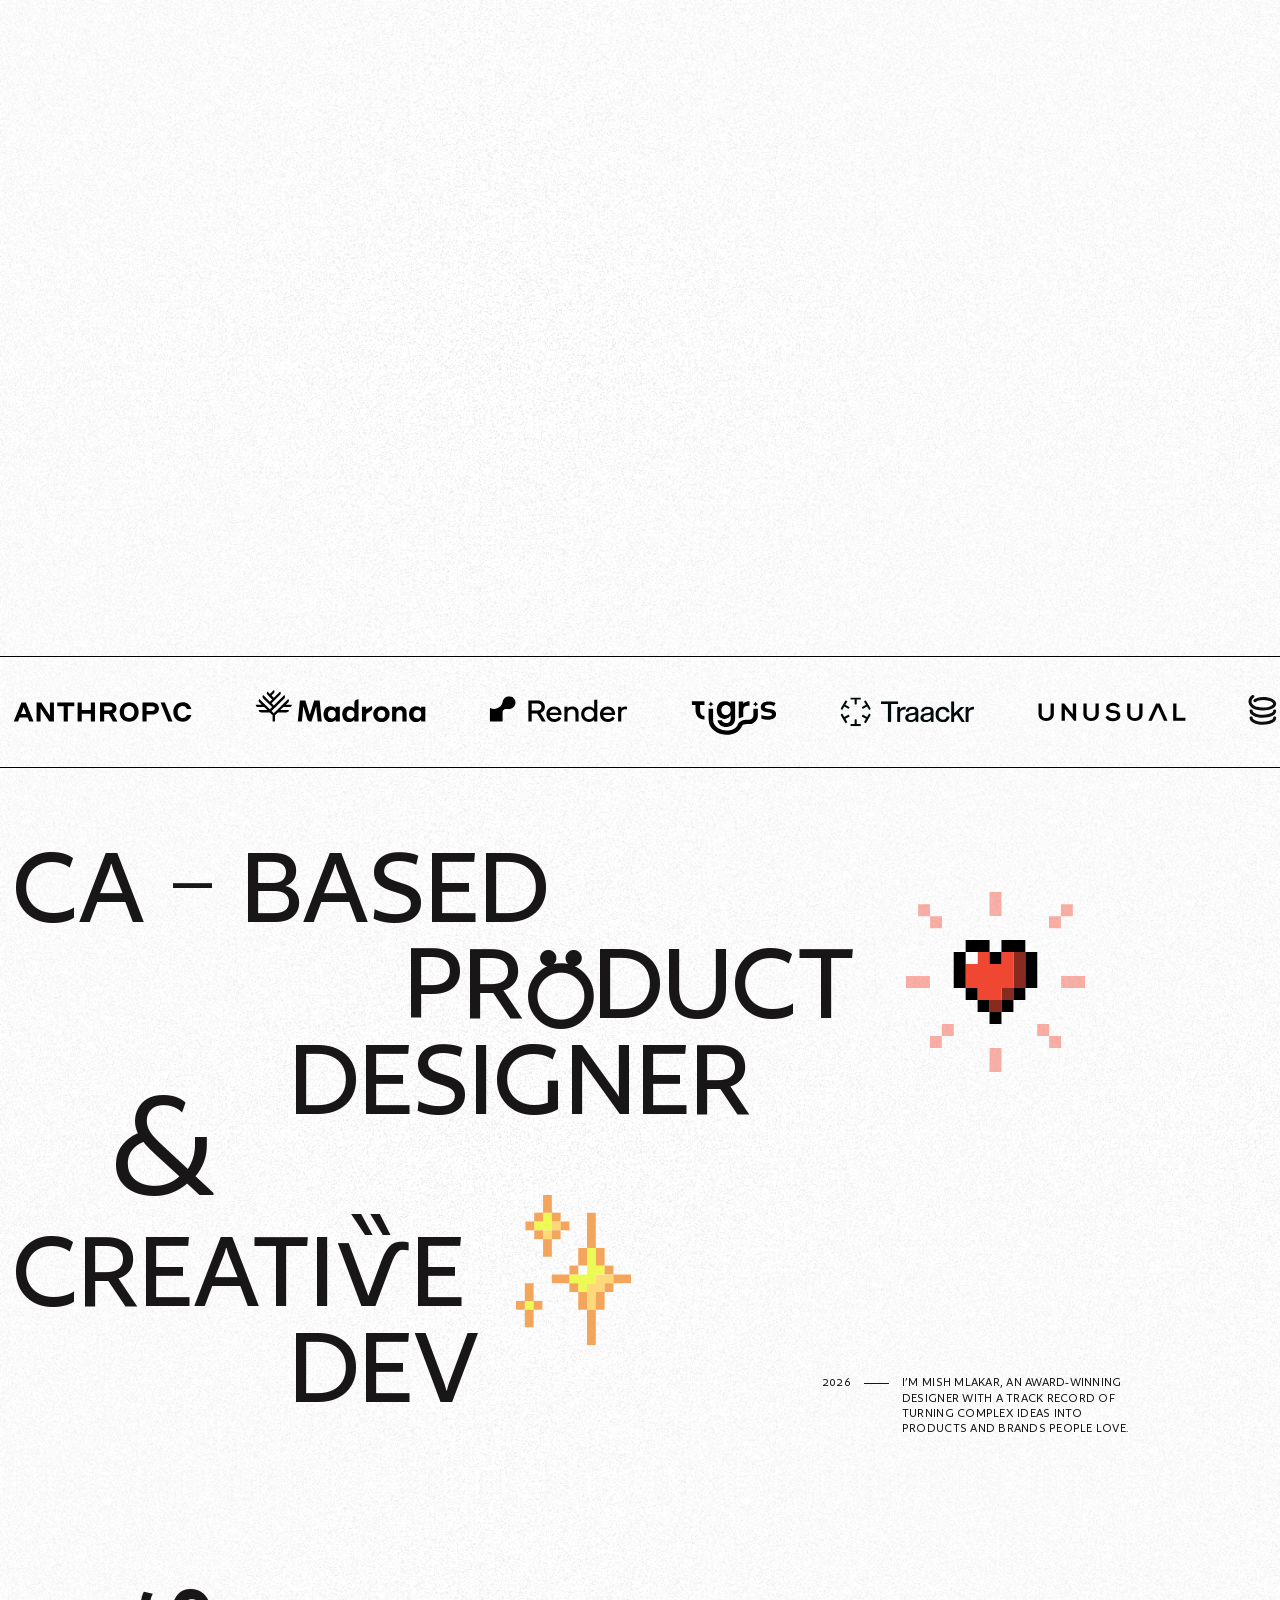
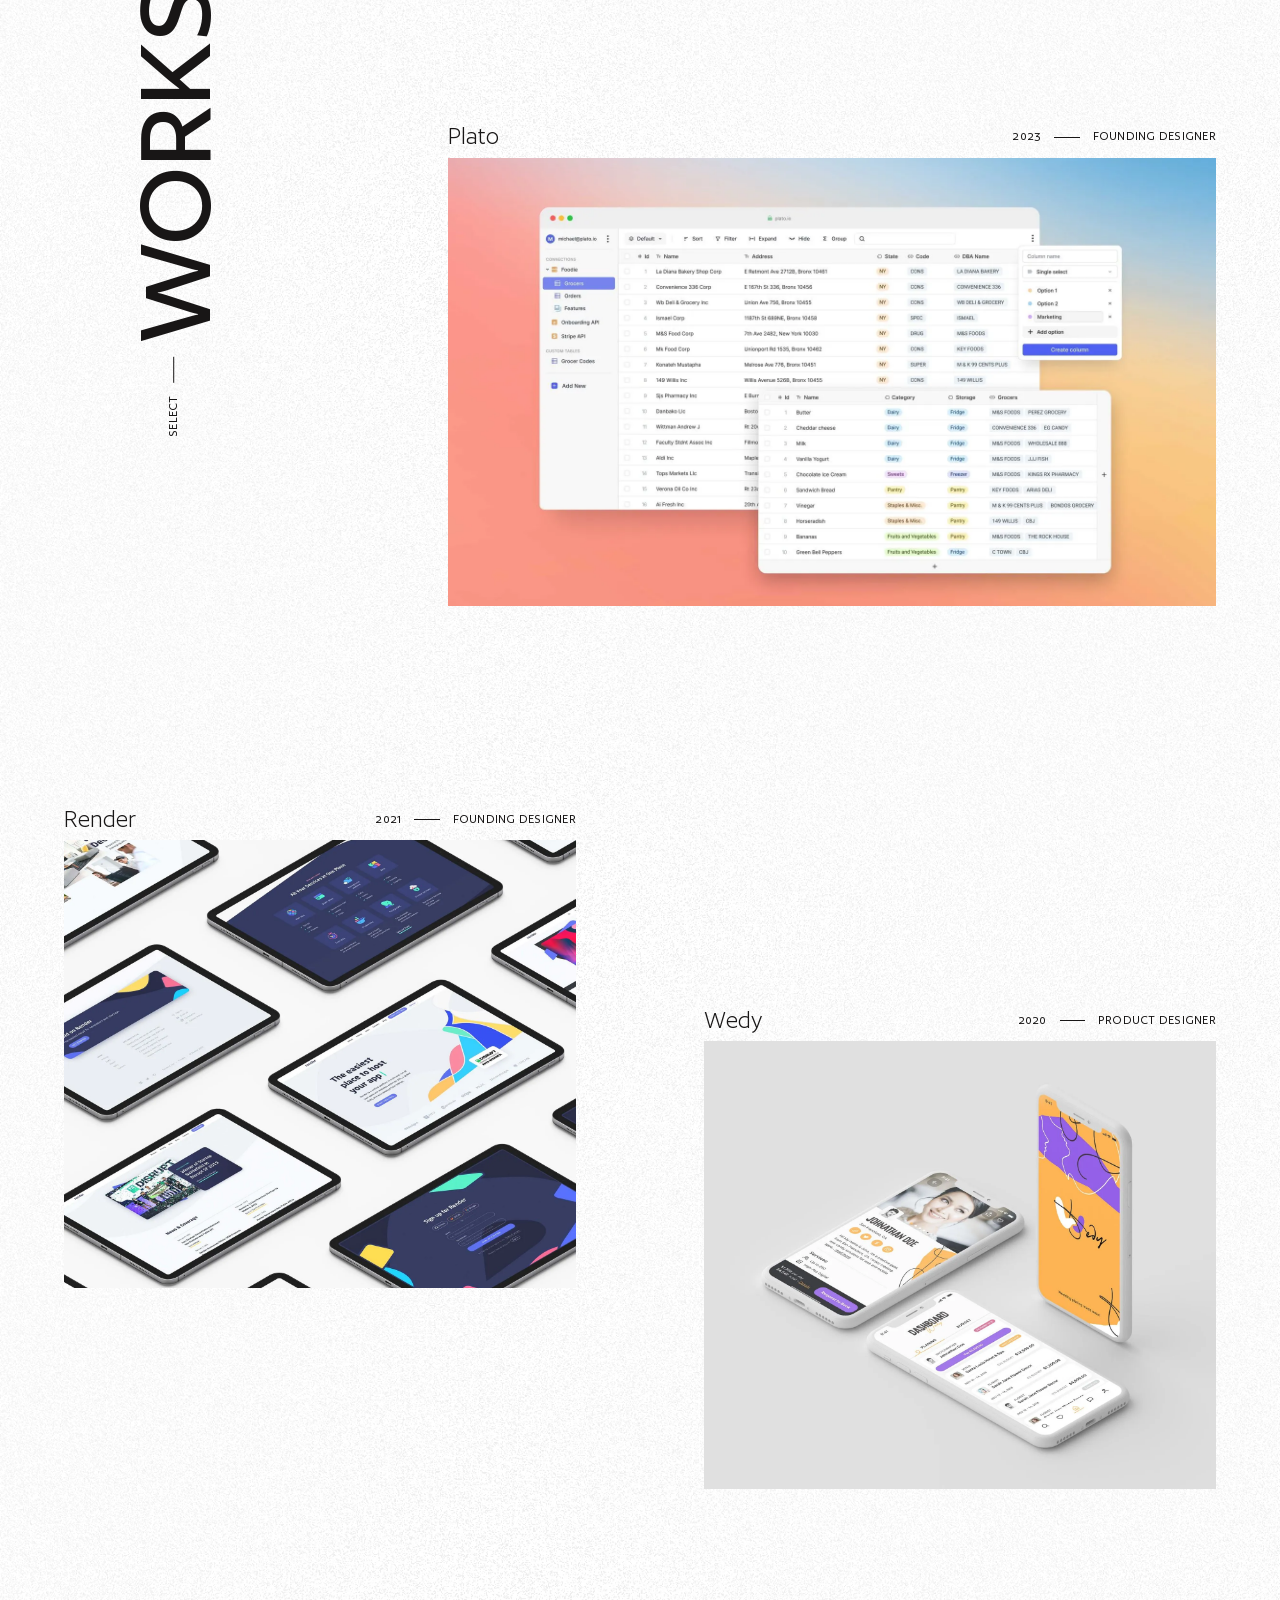
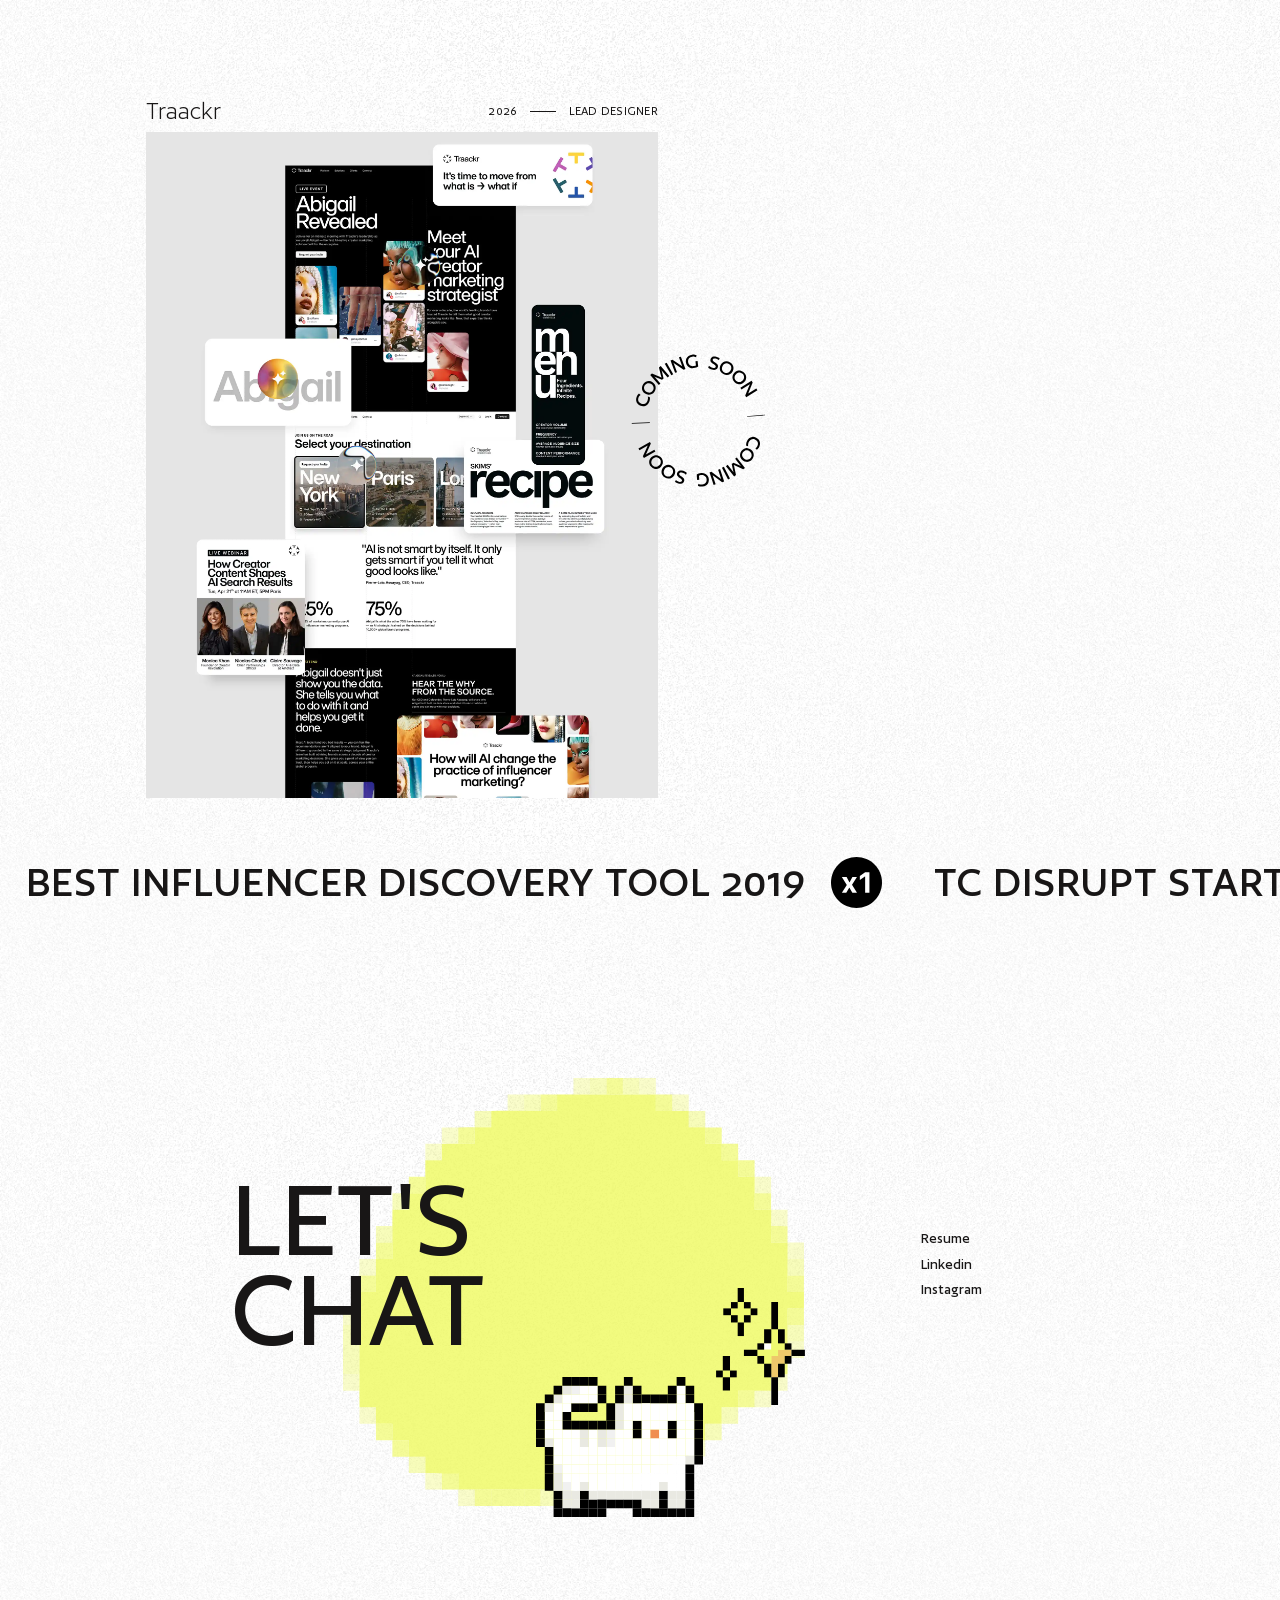
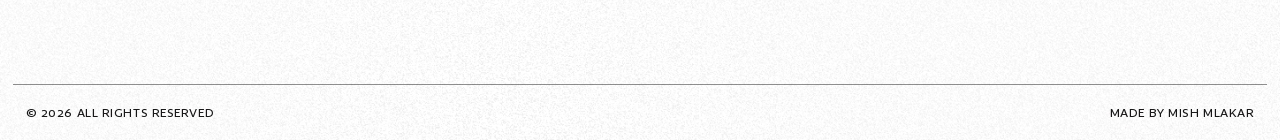
==== commit b8269acd: "Mobile Update" ====
--- a/index.html
+++ b/index.html
@@ -1,4 +1,4 @@
-<!DOCTYPE html><!--  This site was created in Webflow. https://webflow.com  --><!--  Last Published: Fri Oct 23 2026 22:51:45 GMT+0000 (Coordinated Universal Time)  -->
+<!DOCTYPE html><!--  This site was created in Webflow. https://webflow.com  --><!--  Last Published: Fri Oct 23 2026 23:40:24 GMT+0000 (Coordinated Universal Time)  -->
 <html data-wf-page="65b19b39ab973227f3b13074" data-wf-site="657397dfa7778a0946615f06">
 <head>
   <meta charset="utf-8">
@@ -17,7 +17,6 @@
   <link href="css/normalize.css" rel="stylesheet" type="text/css">
   <link href="css/webflow.css" rel="stylesheet" type="text/css">
   <link href="css/mashed-57c40c.webflow.css" rel="stylesheet" type="text/css">
-  <style>@media (min-width:992px) {html.w-mod-js:not(.w-mod-ix) [data-w-id="1e8b53cf-73ab-758f-64cd-9ec3dc0e7c22"] {opacity:0;-webkit-transform:translate3d(0vw, -3vh, 0) scale3d(1, 1, 1) rotateX(0) rotateY(0) rotateZ(0) skew(0, 0);-moz-transform:translate3d(0vw, -3vh, 0) scale3d(1, 1, 1) rotateX(0) rotateY(0) rotateZ(0) skew(0, 0);-ms-transform:translate3d(0vw, -3vh, 0) scale3d(1, 1, 1) rotateX(0) rotateY(0) rotateZ(0) skew(0, 0);transform:translate3d(0vw, -3vh, 0) scale3d(1, 1, 1) rotateX(0) rotateY(0) rotateZ(0) skew(0, 0);}html.w-mod-js:not(.w-mod-ix) [data-w-id="96dd6a6e-d70d-8882-640f-f2b4a6a61a47"] {opacity:0;-webkit-transform:translate3d(0, 0, 0) scale3d(1.2, 1.2, 1) rotateX(0) rotateY(0) rotateZ(0) skew(0, 0);-moz-transform:translate3d(0, 0, 0) scale3d(1.2, 1.2, 1) rotateX(0) rotateY(0) rotateZ(0) skew(0, 0);-ms-transform:translate3d(0, 0, 0) scale3d(1.2, 1.2, 1) rotateX(0) rotateY(0) rotateZ(0) skew(0, 0);transform:translate3d(0, 0, 0) scale3d(1.2, 1.2, 1) rotateX(0) rotateY(0) rotateZ(0) skew(0, 0);}html.w-mod-js:not(.w-mod-ix) [data-w-id="e85e684b-e127-0845-ed11-f6a4468691cd"] {opacity:0;-webkit-transform:translate3d(-10vw, 0, 0) scale3d(1, 1, 1) rotateX(0) rotateY(0) rotateZ(0) skew(0, 0);-moz-transform:translate3d(-10vw, 0, 0) scale3d(1, 1, 1) rotateX(0) rotateY(0) rotateZ(0) skew(0, 0);-ms-transform:translate3d(-10vw, 0, 0) scale3d(1, 1, 1) rotateX(0) rotateY(0) rotateZ(0) skew(0, 0);transform:translate3d(-10vw, 0, 0) scale3d(1, 1, 1) rotateX(0) rotateY(0) rotateZ(0) skew(0, 0);}html.w-mod-js:not(.w-mod-ix) [data-w-id="9384bc13-38c7-0d3c-a939-302dc6fa8260"] {opacity:0;-webkit-transform:translate3d(0vw, 2vh, 0) scale3d(0.8, 0.8, 1) rotateX(0) rotateY(0) rotateZ(0) skew(0, 0);-moz-transform:translate3d(0vw, 2vh, 0) scale3d(0.8, 0.8, 1) rotateX(0) rotateY(0) rotateZ(0) skew(0, 0);-ms-transform:translate3d(0vw, 2vh, 0) scale3d(0.8, 0.8, 1) rotateX(0) rotateY(0) rotateZ(0) skew(0, 0);transform:translate3d(0vw, 2vh, 0) scale3d(0.8, 0.8, 1) rotateX(0) rotateY(0) rotateZ(0) skew(0, 0);}html.w-mod-js:not(.w-mod-ix) [data-w-id="16146315-6103-25d9-6006-e9f5406413ef"] {-webkit-transform:translate3d(0vw, 0vh, 0) scale3d(1, 1, 1) rotateX(0) rotateY(0) rotateZ(0) skew(0, 0);-moz-transform:translate3d(0vw, 0vh, 0) scale3d(1, 1, 1) rotateX(0) rotateY(0) rotateZ(0) skew(0, 0);-ms-transform:translate3d(0vw, 0vh, 0) scale3d(1, 1, 1) rotateX(0) rotateY(0) rotateZ(0) skew(0, 0);transform:translate3d(0vw, 0vh, 0) scale3d(1, 1, 1) rotateX(0) rotateY(0) rotateZ(0) skew(0, 0);opacity:0;}html.w-mod-js:not(.w-mod-ix) [data-w-id="e7aa64a1-ef8d-d44f-8c01-6bc220255d97"] {-webkit-transform:translate3d(0vw, 0vh, 0) scale3d(1, 1, 1) rotateX(0) rotateY(0) rotateZ(0) skew(0, 0);-moz-transform:translate3d(0vw, 0vh, 0) scale3d(1, 1, 1) rotateX(0) rotateY(0) rotateZ(0) skew(0, 0);-ms-transform:translate3d(0vw, 0vh, 0) scale3d(1, 1, 1) rotateX(0) rotateY(0) rotateZ(0) skew(0, 0);transform:translate3d(0vw, 0vh, 0) scale3d(1, 1, 1) rotateX(0) rotateY(0) rotateZ(0) skew(0, 0);opacity:0;}html.w-mod-js:not(.w-mod-ix) [data-w-id="96dd6a6e-d70d-8882-640f-f2b4a6a61a45"] {-webkit-transform:translate3d(0vw, 0vh, 0) scale3d(1, 1, 1) rotateX(0) rotateY(0) rotateZ(0) skew(0, 0);-moz-transform:translate3d(0vw, 0vh, 0) scale3d(1, 1, 1) rotateX(0) rotateY(0) rotateZ(0) skew(0, 0);-ms-transform:translate3d(0vw, 0vh, 0) scale3d(1, 1, 1) rotateX(0) rotateY(0) rotateZ(0) skew(0, 0);transform:translate3d(0vw, 0vh, 0) scale3d(1, 1, 1) rotateX(0) rotateY(0) rotateZ(0) skew(0, 0);opacity:0;}html.w-mod-js:not(.w-mod-ix) [data-w-id="fa017852-ecb7-959e-a6ed-5fddae8f0faf"] {-webkit-transform:translate3d(0vw, 0vh, 0) scale3d(1, 1, 1) rotateX(0) rotateY(0) rotateZ(0) skew(0, 0);-moz-transform:translate3d(0vw, 0vh, 0) scale3d(1, 1, 1) rotateX(0) rotateY(0) rotateZ(0) skew(0, 0);-ms-transform:translate3d(0vw, 0vh, 0) scale3d(1, 1, 1) rotateX(0) rotateY(0) rotateZ(0) skew(0, 0);transform:translate3d(0vw, 0vh, 0) scale3d(1, 1, 1) rotateX(0) rotateY(0) rotateZ(0) skew(0, 0);opacity:0;}html.w-mod-js:not(.w-mod-ix) [data-w-id="e85e684b-e127-0845-ed11-f6a4468691ce"] {-webkit-transform:translate3d(0vw, 0vh, 0) scale3d(1, 1, 1) rotateX(0) rotateY(0) rotateZ(0) skew(0, 0);-moz-transform:translate3d(0vw, 0vh, 0) scale3d(1, 1, 1) rotateX(0) rotateY(0) rotateZ(0) skew(0, 0);-ms-transform:translate3d(0vw, 0vh, 0) scale3d(1, 1, 1) rotateX(0) rotateY(0) rotateZ(0) skew(0, 0);transform:translate3d(0vw, 0vh, 0) scale3d(1, 1, 1) rotateX(0) rotateY(0) rotateZ(0) skew(0, 0);opacity:0;}html.w-mod-js:not(.w-mod-ix) [data-w-id="d92cccfd-8426-18ac-b040-5877cfa61884"] {-webkit-transform:translate3d(0vw, 0vh, 0) scale3d(1, 1, 1) rotateX(0) rotateY(0) rotateZ(0) skew(0, 0);-moz-transform:translate3d(0vw, 0vh, 0) scale3d(1, 1, 1) rotateX(0) rotateY(0) rotateZ(0) skew(0, 0);-ms-transform:translate3d(0vw, 0vh, 0) scale3d(1, 1, 1) rotateX(0) rotateY(0) rotateZ(0) skew(0, 0);transform:translate3d(0vw, 0vh, 0) scale3d(1, 1, 1) rotateX(0) rotateY(0) rotateZ(0) skew(0, 0);opacity:0;}html.w-mod-js:not(.w-mod-ix) [data-w-id="9370dd1f-4691-2361-873c-58fc4354ad65"] {-webkit-transform:translate3d(0vw, 0vh, 0) scale3d(1, 1, 1) rotateX(0) rotateY(0) rotateZ(0) skew(0, 0);-moz-transform:translate3d(0vw, 0vh, 0) scale3d(1, 1, 1) rotateX(0) rotateY(0) rotateZ(0) skew(0, 0);-ms-transform:translate3d(0vw, 0vh, 0) scale3d(1, 1, 1) rotateX(0) rotateY(0) rotateZ(0) skew(0, 0);transform:translate3d(0vw, 0vh, 0) scale3d(1, 1, 1) rotateX(0) rotateY(0) rotateZ(0) skew(0, 0);opacity:0;}html.w-mod-js:not(.w-mod-ix) [data-w-id="63fdce41-7834-8ac0-2ad3-b0f7b9248e00"] {-webkit-transform:translate3d(0vw, 0vh, 0) scale3d(1, 1, 1) rotateX(0) rotateY(0) rotateZ(0) skew(0, 0);-moz-transform:translate3d(0vw, 0vh, 0) scale3d(1, 1, 1) rotateX(0) rotateY(0) rotateZ(0) skew(0, 0);-ms-transform:translate3d(0vw, 0vh, 0) scale3d(1, 1, 1) rotateX(0) rotateY(0) rotateZ(0) skew(0, 0);transform:translate3d(0vw, 0vh, 0) scale3d(1, 1, 1) rotateX(0) rotateY(0) rotateZ(0) skew(0, 0);opacity:0;}html.w-mod-js:not(.w-mod-ix) [data-w-id="52396f1a-99f7-1e65-dc9a-4c5ae24355ea"] {-webkit-transform:translate3d(0vw, 0vh, 0) scale3d(1, 1, 1) rotateX(0) rotateY(0) rotateZ(0) skew(0, 0);-moz-transform:translate3d(0vw, 0vh, 0) scale3d(1, 1, 1) rotateX(0) rotateY(0) rotateZ(0) skew(0, 0);-ms-transform:translate3d(0vw, 0vh, 0) scale3d(1, 1, 1) rotateX(0) rotateY(0) rotateZ(0) skew(0, 0);transform:translate3d(0vw, 0vh, 0) scale3d(1, 1, 1) rotateX(0) rotateY(0) rotateZ(0) skew(0, 0);opacity:0;}html.w-mod-js:not(.w-mod-ix) [data-w-id="6cf4dcc9-a072-6f9e-7174-d8fe97b9ea58"] {-webkit-transform:translate3d(0vw, 0vh, 0) scale3d(1, 1, 1) rotateX(0) rotateY(0) rotateZ(0) skew(0, 0);-moz-transform:translate3d(0vw, 0vh, 0) scale3d(1, 1, 1) rotateX(0) rotateY(0) rotateZ(0) skew(0, 0);-ms-transform:translate3d(0vw, 0vh, 0) scale3d(1, 1, 1) rotateX(0) rotateY(0) rotateZ(0) skew(0, 0);transform:translate3d(0vw, 0vh, 0) scale3d(1, 1, 1) rotateX(0) rotateY(0) rotateZ(0) skew(0, 0);opacity:0;}}@media (max-width:991px) and (min-width:768px) {html.w-mod-js:not(.w-mod-ix) [data-w-id="1e8b53cf-73ab-758f-64cd-9ec3dc0e7c22"] {opacity:0;-webkit-transform:translate3d(0vw, -3vh, 0) scale3d(1, 1, 1) rotateX(0) rotateY(0) rotateZ(0) skew(0, 0);-moz-transform:translate3d(0vw, -3vh, 0) scale3d(1, 1, 1) rotateX(0) rotateY(0) rotateZ(0) skew(0, 0);-ms-transform:translate3d(0vw, -3vh, 0) scale3d(1, 1, 1) rotateX(0) rotateY(0) rotateZ(0) skew(0, 0);transform:translate3d(0vw, -3vh, 0) scale3d(1, 1, 1) rotateX(0) rotateY(0) rotateZ(0) skew(0, 0);}html.w-mod-js:not(.w-mod-ix) [data-w-id="96dd6a6e-d70d-8882-640f-f2b4a6a61a47"] {opacity:0;-webkit-transform:translate3d(0, 0, 0) scale3d(1.2, 1.2, 1) rotateX(0) rotateY(0) rotateZ(0) skew(0, 0);-moz-transform:translate3d(0, 0, 0) scale3d(1.2, 1.2, 1) rotateX(0) rotateY(0) rotateZ(0) skew(0, 0);-ms-transform:translate3d(0, 0, 0) scale3d(1.2, 1.2, 1) rotateX(0) rotateY(0) rotateZ(0) skew(0, 0);transform:translate3d(0, 0, 0) scale3d(1.2, 1.2, 1) rotateX(0) rotateY(0) rotateZ(0) skew(0, 0);}html.w-mod-js:not(.w-mod-ix) [data-w-id="e85e684b-e127-0845-ed11-f6a4468691cd"] {opacity:0;-webkit-transform:translate3d(-10vw, 0, 0) scale3d(1, 1, 1) rotateX(0) rotateY(0) rotateZ(0) skew(0, 0);-moz-transform:translate3d(-10vw, 0, 0) scale3d(1, 1, 1) rotateX(0) rotateY(0) rotateZ(0) skew(0, 0);-ms-transform:translate3d(-10vw, 0, 0) scale3d(1, 1, 1) rotateX(0) rotateY(0) rotateZ(0) skew(0, 0);transform:translate3d(-10vw, 0, 0) scale3d(1, 1, 1) rotateX(0) rotateY(0) rotateZ(0) skew(0, 0);}html.w-mod-js:not(.w-mod-ix) [data-w-id="9384bc13-38c7-0d3c-a939-302dc6fa8260"] {opacity:0;-webkit-transform:translate3d(0vw, 2vh, 0) scale3d(0.8, 0.8, 1) rotateX(0) rotateY(0) rotateZ(0) skew(0, 0);-moz-transform:translate3d(0vw, 2vh, 0) scale3d(0.8, 0.8, 1) rotateX(0) rotateY(0) rotateZ(0) skew(0, 0);-ms-transform:translate3d(0vw, 2vh, 0) scale3d(0.8, 0.8, 1) rotateX(0) rotateY(0) rotateZ(0) skew(0, 0);transform:translate3d(0vw, 2vh, 0) scale3d(0.8, 0.8, 1) rotateX(0) rotateY(0) rotateZ(0) skew(0, 0);}html.w-mod-js:not(.w-mod-ix) [data-w-id="16146315-6103-25d9-6006-e9f5406413ef"] {-webkit-transform:translate3d(0vw, 0vh, 0) scale3d(1, 1, 1) rotateX(0) rotateY(0) rotateZ(0) skew(0, 0);-moz-transform:translate3d(0vw, 0vh, 0) scale3d(1, 1, 1) rotateX(0) rotateY(0) rotateZ(0) skew(0, 0);-ms-transform:translate3d(0vw, 0vh, 0) scale3d(1, 1, 1) rotateX(0) rotateY(0) rotateZ(0) skew(0, 0);transform:translate3d(0vw, 0vh, 0) scale3d(1, 1, 1) rotateX(0) rotateY(0) rotateZ(0) skew(0, 0);opacity:0;}html.w-mod-js:not(.w-mod-ix) [data-w-id="e7aa64a1-ef8d-d44f-8c01-6bc220255d97"] {-webkit-transform:translate3d(0vw, 0vh, 0) scale3d(1, 1, 1) rotateX(0) rotateY(0) rotateZ(0) skew(0, 0);-moz-transform:translate3d(0vw, 0vh, 0) scale3d(1, 1, 1) rotateX(0) rotateY(0) rotateZ(0) skew(0, 0);-ms-transform:translate3d(0vw, 0vh, 0) scale3d(1, 1, 1) rotateX(0) rotateY(0) rotateZ(0) skew(0, 0);transform:translate3d(0vw, 0vh, 0) scale3d(1, 1, 1) rotateX(0) rotateY(0) rotateZ(0) skew(0, 0);opacity:0;}html.w-mod-js:not(.w-mod-ix) [data-w-id="96dd6a6e-d70d-8882-640f-f2b4a6a61a45"] {-webkit-transform:translate3d(0vw, 0vh, 0) scale3d(1, 1, 1) rotateX(0) rotateY(0) rotateZ(0) skew(0, 0);-moz-transform:translate3d(0vw, 0vh, 0) scale3d(1, 1, 1) rotateX(0) rotateY(0) rotateZ(0) skew(0, 0);-ms-transform:translate3d(0vw, 0vh, 0) scale3d(1, 1, 1) rotateX(0) rotateY(0) rotateZ(0) skew(0, 0);transform:translate3d(0vw, 0vh, 0) scale3d(1, 1, 1) rotateX(0) rotateY(0) rotateZ(0) skew(0, 0);opacity:0;}html.w-mod-js:not(.w-mod-ix) [data-w-id="fa017852-ecb7-959e-a6ed-5fddae8f0faf"] {-webkit-transform:translate3d(0vw, 0vh, 0) scale3d(1, 1, 1) rotateX(0) rotateY(0) rotateZ(0) skew(0, 0);-moz-transform:translate3d(0vw, 0vh, 0) scale3d(1, 1, 1) rotateX(0) rotateY(0) rotateZ(0) skew(0, 0);-ms-transform:translate3d(0vw, 0vh, 0) scale3d(1, 1, 1) rotateX(0) rotateY(0) rotateZ(0) skew(0, 0);transform:translate3d(0vw, 0vh, 0) scale3d(1, 1, 1) rotateX(0) rotateY(0) rotateZ(0) skew(0, 0);opacity:0;}html.w-mod-js:not(.w-mod-ix) [data-w-id="e85e684b-e127-0845-ed11-f6a4468691ce"] {-webkit-transform:translate3d(0vw, 0vh, 0) scale3d(1, 1, 1) rotateX(0) rotateY(0) rotateZ(0) skew(0, 0);-moz-transform:translate3d(0vw, 0vh, 0) scale3d(1, 1, 1) rotateX(0) rotateY(0) rotateZ(0) skew(0, 0);-ms-transform:translate3d(0vw, 0vh, 0) scale3d(1, 1, 1) rotateX(0) rotateY(0) rotateZ(0) skew(0, 0);transform:translate3d(0vw, 0vh, 0) scale3d(1, 1, 1) rotateX(0) rotateY(0) rotateZ(0) skew(0, 0);opacity:0;}html.w-mod-js:not(.w-mod-ix) [data-w-id="d92cccfd-8426-18ac-b040-5877cfa61884"] {-webkit-transform:translate3d(0vw, 0vh, 0) scale3d(1, 1, 1) rotateX(0) rotateY(0) rotateZ(0) skew(0, 0);-moz-transform:translate3d(0vw, 0vh, 0) scale3d(1, 1, 1) rotateX(0) rotateY(0) rotateZ(0) skew(0, 0);-ms-transform:translate3d(0vw, 0vh, 0) scale3d(1, 1, 1) rotateX(0) rotateY(0) rotateZ(0) skew(0, 0);transform:translate3d(0vw, 0vh, 0) scale3d(1, 1, 1) rotateX(0) rotateY(0) rotateZ(0) skew(0, 0);opacity:0;}html.w-mod-js:not(.w-mod-ix) [data-w-id="9370dd1f-4691-2361-873c-58fc4354ad65"] {-webkit-transform:translate3d(0vw, 0vh, 0) scale3d(1, 1, 1) rotateX(0) rotateY(0) rotateZ(0) skew(0, 0);-moz-transform:translate3d(0vw, 0vh, 0) scale3d(1, 1, 1) rotateX(0) rotateY(0) rotateZ(0) skew(0, 0);-ms-transform:translate3d(0vw, 0vh, 0) scale3d(1, 1, 1) rotateX(0) rotateY(0) rotateZ(0) skew(0, 0);transform:translate3d(0vw, 0vh, 0) scale3d(1, 1, 1) rotateX(0) rotateY(0) rotateZ(0) skew(0, 0);opacity:0;}html.w-mod-js:not(.w-mod-ix) [data-w-id="63fdce41-7834-8ac0-2ad3-b0f7b9248e00"] {-webkit-transform:translate3d(0vw, 0vh, 0) scale3d(1, 1, 1) rotateX(0) rotateY(0) rotateZ(0) skew(0, 0);-moz-transform:translate3d(0vw, 0vh, 0) scale3d(1, 1, 1) rotateX(0) rotateY(0) rotateZ(0) skew(0, 0);-ms-transform:translate3d(0vw, 0vh, 0) scale3d(1, 1, 1) rotateX(0) rotateY(0) rotateZ(0) skew(0, 0);transform:translate3d(0vw, 0vh, 0) scale3d(1, 1, 1) rotateX(0) rotateY(0) rotateZ(0) skew(0, 0);opacity:0;}html.w-mod-js:not(.w-mod-ix) [data-w-id="52396f1a-99f7-1e65-dc9a-4c5ae24355ea"] {-webkit-transform:translate3d(0vw, 0vh, 0) scale3d(1, 1, 1) rotateX(0) rotateY(0) rotateZ(0) skew(0, 0);-moz-transform:translate3d(0vw, 0vh, 0) scale3d(1, 1, 1) rotateX(0) rotateY(0) rotateZ(0) skew(0, 0);-ms-transform:translate3d(0vw, 0vh, 0) scale3d(1, 1, 1) rotateX(0) rotateY(0) rotateZ(0) skew(0, 0);transform:translate3d(0vw, 0vh, 0) scale3d(1, 1, 1) rotateX(0) rotateY(0) rotateZ(0) skew(0, 0);opacity:0;}html.w-mod-js:not(.w-mod-ix) [data-w-id="6cf4dcc9-a072-6f9e-7174-d8fe97b9ea58"] {-webkit-transform:translate3d(0vw, 0vh, 0) scale3d(1, 1, 1) rotateX(0) rotateY(0) rotateZ(0) skew(0, 0);-moz-transform:translate3d(0vw, 0vh, 0) scale3d(1, 1, 1) rotateX(0) rotateY(0) rotateZ(0) skew(0, 0);-ms-transform:translate3d(0vw, 0vh, 0) scale3d(1, 1, 1) rotateX(0) rotateY(0) rotateZ(0) skew(0, 0);transform:translate3d(0vw, 0vh, 0) scale3d(1, 1, 1) rotateX(0) rotateY(0) rotateZ(0) skew(0, 0);opacity:0;}}@media (max-width:767px) and (min-width:480px) {html.w-mod-js:not(.w-mod-ix) [data-w-id="1e8b53cf-73ab-758f-64cd-9ec3dc0e7c22"] {opacity:0;-webkit-transform:translate3d(0vw, -3vh, 0) scale3d(1, 1, 1) rotateX(0) rotateY(0) rotateZ(0) skew(0, 0);-moz-transform:translate3d(0vw, -3vh, 0) scale3d(1, 1, 1) rotateX(0) rotateY(0) rotateZ(0) skew(0, 0);-ms-transform:translate3d(0vw, -3vh, 0) scale3d(1, 1, 1) rotateX(0) rotateY(0) rotateZ(0) skew(0, 0);transform:translate3d(0vw, -3vh, 0) scale3d(1, 1, 1) rotateX(0) rotateY(0) rotateZ(0) skew(0, 0);}html.w-mod-js:not(.w-mod-ix) [data-w-id="96dd6a6e-d70d-8882-640f-f2b4a6a61a47"] {opacity:0;-webkit-transform:translate3d(0, 0, 0) scale3d(1.2, 1.2, 1) rotateX(0) rotateY(0) rotateZ(0) skew(0, 0);-moz-transform:translate3d(0, 0, 0) scale3d(1.2, 1.2, 1) rotateX(0) rotateY(0) rotateZ(0) skew(0, 0);-ms-transform:translate3d(0, 0, 0) scale3d(1.2, 1.2, 1) rotateX(0) rotateY(0) rotateZ(0) skew(0, 0);transform:translate3d(0, 0, 0) scale3d(1.2, 1.2, 1) rotateX(0) rotateY(0) rotateZ(0) skew(0, 0);}html.w-mod-js:not(.w-mod-ix) [data-w-id="e85e684b-e127-0845-ed11-f6a4468691cd"] {opacity:0;-webkit-transform:translate3d(-10vw, 0, 0) scale3d(1, 1, 1) rotateX(0) rotateY(0) rotateZ(0) skew(0, 0);-moz-transform:translate3d(-10vw, 0, 0) scale3d(1, 1, 1) rotateX(0) rotateY(0) rotateZ(0) skew(0, 0);-ms-transform:translate3d(-10vw, 0, 0) scale3d(1, 1, 1) rotateX(0) rotateY(0) rotateZ(0) skew(0, 0);transform:translate3d(-10vw, 0, 0) scale3d(1, 1, 1) rotateX(0) rotateY(0) rotateZ(0) skew(0, 0);}html.w-mod-js:not(.w-mod-ix) [data-w-id="9384bc13-38c7-0d3c-a939-302dc6fa8260"] {opacity:0;-webkit-transform:translate3d(0vw, 2vh, 0) scale3d(0.8, 0.8, 1) rotateX(0) rotateY(0) rotateZ(0) skew(0, 0);-moz-transform:translate3d(0vw, 2vh, 0) scale3d(0.8, 0.8, 1) rotateX(0) rotateY(0) rotateZ(0) skew(0, 0);-ms-transform:translate3d(0vw, 2vh, 0) scale3d(0.8, 0.8, 1) rotateX(0) rotateY(0) rotateZ(0) skew(0, 0);transform:translate3d(0vw, 2vh, 0) scale3d(0.8, 0.8, 1) rotateX(0) rotateY(0) rotateZ(0) skew(0, 0);}html.w-mod-js:not(.w-mod-ix) [data-w-id="16146315-6103-25d9-6006-e9f5406413ef"] {-webkit-transform:translate3d(0vw, 0vh, 0) scale3d(1, 1, 1) rotateX(0) rotateY(0) rotateZ(0) skew(0, 0);-moz-transform:translate3d(0vw, 0vh, 0) scale3d(1, 1, 1) rotateX(0) rotateY(0) rotateZ(0) skew(0, 0);-ms-transform:translate3d(0vw, 0vh, 0) scale3d(1, 1, 1) rotateX(0) rotateY(0) rotateZ(0) skew(0, 0);transform:translate3d(0vw, 0vh, 0) scale3d(1, 1, 1) rotateX(0) rotateY(0) rotateZ(0) skew(0, 0);opacity:0;}html.w-mod-js:not(.w-mod-ix) [data-w-id="e7aa64a1-ef8d-d44f-8c01-6bc220255d97"] {-webkit-transform:translate3d(0vw, 0vh, 0) scale3d(1, 1, 1) rotateX(0) rotateY(0) rotateZ(0) skew(0, 0);-moz-transform:translate3d(0vw, 0vh, 0) scale3d(1, 1, 1) rotateX(0) rotateY(0) rotateZ(0) skew(0, 0);-ms-transform:translate3d(0vw, 0vh, 0) scale3d(1, 1, 1) rotateX(0) rotateY(0) rotateZ(0) skew(0, 0);transform:translate3d(0vw, 0vh, 0) scale3d(1, 1, 1) rotateX(0) rotateY(0) rotateZ(0) skew(0, 0);opacity:0;}html.w-mod-js:not(.w-mod-ix) [data-w-id="96dd6a6e-d70d-8882-640f-f2b4a6a61a45"] {-webkit-transform:translate3d(0vw, 0vh, 0) scale3d(1, 1, 1) rotateX(0) rotateY(0) rotateZ(0) skew(0, 0);-moz-transform:translate3d(0vw, 0vh, 0) scale3d(1, 1, 1) rotateX(0) rotateY(0) rotateZ(0) skew(0, 0);-ms-transform:translate3d(0vw, 0vh, 0) scale3d(1, 1, 1) rotateX(0) rotateY(0) rotateZ(0) skew(0, 0);transform:translate3d(0vw, 0vh, 0) scale3d(1, 1, 1) rotateX(0) rotateY(0) rotateZ(0) skew(0, 0);opacity:0;}html.w-mod-js:not(.w-mod-ix) [data-w-id="fa017852-ecb7-959e-a6ed-5fddae8f0faf"] {-webkit-transform:translate3d(0vw, 0vh, 0) scale3d(1, 1, 1) rotateX(0) rotateY(0) rotateZ(0) skew(0, 0);-moz-transform:translate3d(0vw, 0vh, 0) scale3d(1, 1, 1) rotateX(0) rotateY(0) rotateZ(0) skew(0, 0);-ms-transform:translate3d(0vw, 0vh, 0) scale3d(1, 1, 1) rotateX(0) rotateY(0) rotateZ(0) skew(0, 0);transform:translate3d(0vw, 0vh, 0) scale3d(1, 1, 1) rotateX(0) rotateY(0) rotateZ(0) skew(0, 0);opacity:0;}html.w-mod-js:not(.w-mod-ix) [data-w-id="e85e684b-e127-0845-ed11-f6a4468691ce"] {-webkit-transform:translate3d(0vw, 0vh, 0) scale3d(1, 1, 1) rotateX(0) rotateY(0) rotateZ(0) skew(0, 0);-moz-transform:translate3d(0vw, 0vh, 0) scale3d(1, 1, 1) rotateX(0) rotateY(0) rotateZ(0) skew(0, 0);-ms-transform:translate3d(0vw, 0vh, 0) scale3d(1, 1, 1) rotateX(0) rotateY(0) rotateZ(0) skew(0, 0);transform:translate3d(0vw, 0vh, 0) scale3d(1, 1, 1) rotateX(0) rotateY(0) rotateZ(0) skew(0, 0);opacity:0;}html.w-mod-js:not(.w-mod-ix) [data-w-id="d92cccfd-8426-18ac-b040-5877cfa61884"] {-webkit-transform:translate3d(0vw, 0vh, 0) scale3d(1, 1, 1) rotateX(0) rotateY(0) rotateZ(0) skew(0, 0);-moz-transform:translate3d(0vw, 0vh, 0) scale3d(1, 1, 1) rotateX(0) rotateY(0) rotateZ(0) skew(0, 0);-ms-transform:translate3d(0vw, 0vh, 0) scale3d(1, 1, 1) rotateX(0) rotateY(0) rotateZ(0) skew(0, 0);transform:translate3d(0vw, 0vh, 0) scale3d(1, 1, 1) rotateX(0) rotateY(0) rotateZ(0) skew(0, 0);opacity:0;}html.w-mod-js:not(.w-mod-ix) [data-w-id="9370dd1f-4691-2361-873c-58fc4354ad65"] {-webkit-transform:translate3d(0vw, 0vh, 0) scale3d(1, 1, 1) rotateX(0) rotateY(0) rotateZ(0) skew(0, 0);-moz-transform:translate3d(0vw, 0vh, 0) scale3d(1, 1, 1) rotateX(0) rotateY(0) rotateZ(0) skew(0, 0);-ms-transform:translate3d(0vw, 0vh, 0) scale3d(1, 1, 1) rotateX(0) rotateY(0) rotateZ(0) skew(0, 0);transform:translate3d(0vw, 0vh, 0) scale3d(1, 1, 1) rotateX(0) rotateY(0) rotateZ(0) skew(0, 0);opacity:0;}html.w-mod-js:not(.w-mod-ix) [data-w-id="63fdce41-7834-8ac0-2ad3-b0f7b9248e00"] {-webkit-transform:translate3d(0vw, 0vh, 0) scale3d(1, 1, 1) rotateX(0) rotateY(0) rotateZ(0) skew(0, 0);-moz-transform:translate3d(0vw, 0vh, 0) scale3d(1, 1, 1) rotateX(0) rotateY(0) rotateZ(0) skew(0, 0);-ms-transform:translate3d(0vw, 0vh, 0) scale3d(1, 1, 1) rotateX(0) rotateY(0) rotateZ(0) skew(0, 0);transform:translate3d(0vw, 0vh, 0) scale3d(1, 1, 1) rotateX(0) rotateY(0) rotateZ(0) skew(0, 0);opacity:0;}html.w-mod-js:not(.w-mod-ix) [data-w-id="52396f1a-99f7-1e65-dc9a-4c5ae24355ea"] {-webkit-transform:translate3d(0vw, 0vh, 0) scale3d(1, 1, 1) rotateX(0) rotateY(0) rotateZ(0) skew(0, 0);-moz-transform:translate3d(0vw, 0vh, 0) scale3d(1, 1, 1) rotateX(0) rotateY(0) rotateZ(0) skew(0, 0);-ms-transform:translate3d(0vw, 0vh, 0) scale3d(1, 1, 1) rotateX(0) rotateY(0) rotateZ(0) skew(0, 0);transform:translate3d(0vw, 0vh, 0) scale3d(1, 1, 1) rotateX(0) rotateY(0) rotateZ(0) skew(0, 0);opacity:0;}html.w-mod-js:not(.w-mod-ix) [data-w-id="6cf4dcc9-a072-6f9e-7174-d8fe97b9ea58"] {-webkit-transform:translate3d(0vw, 0vh, 0) scale3d(1, 1, 1) rotateX(0) rotateY(0) rotateZ(0) skew(0, 0);-moz-transform:translate3d(0vw, 0vh, 0) scale3d(1, 1, 1) rotateX(0) rotateY(0) rotateZ(0) skew(0, 0);-ms-transform:translate3d(0vw, 0vh, 0) scale3d(1, 1, 1) rotateX(0) rotateY(0) rotateZ(0) skew(0, 0);transform:translate3d(0vw, 0vh, 0) scale3d(1, 1, 1) rotateX(0) rotateY(0) rotateZ(0) skew(0, 0);opacity:0;}}</style>
   <script type="text/javascript">!function(o,c){var n=c.documentElement,t=" w-mod-";n.className+=t+"js",("ontouchstart"in o||o.DocumentTouch&&c instanceof DocumentTouch)&&(n.className+=t+"touch")}(window,document);</script>
   <link href="images/favicon.png" rel="icon" type="image/png" sizes="32x32" media="(prefers-color-scheme: light)">
   <link href="images/favicon-dark.png" rel="icon" type="image/png" sizes="32x32" media="(prefers-color-scheme: dark)">
@@ -76,7 +75,7 @@
   <header class="s-hero">
     <div class="nav">
       <div class="c-nav">
-        <div class="nav-logo"><img src="images/img-logo-loader-2026.svg" alt="Mash Studio logo icon" class="img-logo-nav">
+        <div class="nav-logo"><img src="images/img-logo-loader-2026.svg" alt="Mashpit Studio logo" class="img-logo-nav">
           <h1 class="text-logo-em">Mashpit</h1>
         </div>
         <div class="nav-menu">
@@ -86,24 +85,24 @@
     </div>
     <div class="c-hero">
       <div data-w-id="16146315-6103-25d9-6006-e9f5406413ee" class="w-layout-hflex flex-row">
-        <h2 data-w-id="16146315-6103-25d9-6006-e9f5406413ef" class="text-large hero-text">A Design</h2><img src="images/img-icon-sunglasses.svg" loading="eager" data-w-id="1e8b53cf-73ab-758f-64cd-9ec3dc0e7c22" alt="" class="img-glasses">
-        <h2 data-w-id="e7aa64a1-ef8d-d44f-8c01-6bc220255d97" class="text-large hero-text">Wizard</h2>
-      </div>
-      <div data-w-id="96dd6a6e-d70d-8882-640f-f2b4a6a61a44" class="w-layout-hflex flex-row"><img src="images/img-sparkle-02.svg" loading="eager" data-w-id="96dd6a6e-d70d-8882-640f-f2b4a6a61a47" alt="sparkle " class="img-sparkle-hero">
-        <h2 data-w-id="96dd6a6e-d70d-8882-640f-f2b4a6a61a45" class="text-large hero-text">Crafting </h2>
-        <h2 data-w-id="fa017852-ecb7-959e-a6ed-5fddae8f0faf" class="text-large hero-text"> digital</h2>
+        <h2 data-w-id="16146315-6103-25d9-6006-e9f5406413ef" style="-webkit-transform:translate3d(0vw, 0vh, 0) scale3d(1, 1, 1) rotateX(0) rotateY(0) rotateZ(0) skew(0, 0);-moz-transform:translate3d(0vw, 0vh, 0) scale3d(1, 1, 1) rotateX(0) rotateY(0) rotateZ(0) skew(0, 0);-ms-transform:translate3d(0vw, 0vh, 0) scale3d(1, 1, 1) rotateX(0) rotateY(0) rotateZ(0) skew(0, 0);transform:translate3d(0vw, 0vh, 0) scale3d(1, 1, 1) rotateX(0) rotateY(0) rotateZ(0) skew(0, 0);opacity:0" class="text-large hero-text">A Design</h2><img src="images/img-icon-sunglasses.svg" loading="eager" style="opacity:0;-webkit-transform:translate3d(0vw, -3vh, 0) scale3d(1, 1, 1) rotateX(0) rotateY(0) rotateZ(0) skew(0, 0);-moz-transform:translate3d(0vw, -3vh, 0) scale3d(1, 1, 1) rotateX(0) rotateY(0) rotateZ(0) skew(0, 0);-ms-transform:translate3d(0vw, -3vh, 0) scale3d(1, 1, 1) rotateX(0) rotateY(0) rotateZ(0) skew(0, 0);transform:translate3d(0vw, -3vh, 0) scale3d(1, 1, 1) rotateX(0) rotateY(0) rotateZ(0) skew(0, 0)" data-w-id="1e8b53cf-73ab-758f-64cd-9ec3dc0e7c22" alt="" class="img-glasses">
+        <h2 data-w-id="e7aa64a1-ef8d-d44f-8c01-6bc220255d97" style="-webkit-transform:translate3d(0vw, 0vh, 0) scale3d(1, 1, 1) rotateX(0) rotateY(0) rotateZ(0) skew(0, 0);-moz-transform:translate3d(0vw, 0vh, 0) scale3d(1, 1, 1) rotateX(0) rotateY(0) rotateZ(0) skew(0, 0);-ms-transform:translate3d(0vw, 0vh, 0) scale3d(1, 1, 1) rotateX(0) rotateY(0) rotateZ(0) skew(0, 0);transform:translate3d(0vw, 0vh, 0) scale3d(1, 1, 1) rotateX(0) rotateY(0) rotateZ(0) skew(0, 0);opacity:0" class="text-large hero-text">Wizard</h2>
+      </div>
+      <div data-w-id="96dd6a6e-d70d-8882-640f-f2b4a6a61a44" class="w-layout-hflex flex-row"><img src="images/img-sparkle-02.svg" loading="eager" style="opacity:0;-webkit-transform:translate3d(0, 0, 0) scale3d(1.2, 1.2, 1) rotateX(0) rotateY(0) rotateZ(0) skew(0, 0);-moz-transform:translate3d(0, 0, 0) scale3d(1.2, 1.2, 1) rotateX(0) rotateY(0) rotateZ(0) skew(0, 0);-ms-transform:translate3d(0, 0, 0) scale3d(1.2, 1.2, 1) rotateX(0) rotateY(0) rotateZ(0) skew(0, 0);transform:translate3d(0, 0, 0) scale3d(1.2, 1.2, 1) rotateX(0) rotateY(0) rotateZ(0) skew(0, 0)" data-w-id="96dd6a6e-d70d-8882-640f-f2b4a6a61a47" alt="sparkle " class="img-sparkle-hero">
+        <h2 data-w-id="96dd6a6e-d70d-8882-640f-f2b4a6a61a45" style="-webkit-transform:translate3d(0vw, 0vh, 0) scale3d(1, 1, 1) rotateX(0) rotateY(0) rotateZ(0) skew(0, 0);-moz-transform:translate3d(0vw, 0vh, 0) scale3d(1, 1, 1) rotateX(0) rotateY(0) rotateZ(0) skew(0, 0);-ms-transform:translate3d(0vw, 0vh, 0) scale3d(1, 1, 1) rotateX(0) rotateY(0) rotateZ(0) skew(0, 0);transform:translate3d(0vw, 0vh, 0) scale3d(1, 1, 1) rotateX(0) rotateY(0) rotateZ(0) skew(0, 0);opacity:0" class="text-large hero-text">Crafting </h2>
+        <h2 data-w-id="fa017852-ecb7-959e-a6ed-5fddae8f0faf" style="-webkit-transform:translate3d(0vw, 0vh, 0) scale3d(1, 1, 1) rotateX(0) rotateY(0) rotateZ(0) skew(0, 0);-moz-transform:translate3d(0vw, 0vh, 0) scale3d(1, 1, 1) rotateX(0) rotateY(0) rotateZ(0) skew(0, 0);-ms-transform:translate3d(0vw, 0vh, 0) scale3d(1, 1, 1) rotateX(0) rotateY(0) rotateZ(0) skew(0, 0);transform:translate3d(0vw, 0vh, 0) scale3d(1, 1, 1) rotateX(0) rotateY(0) rotateZ(0) skew(0, 0);opacity:0" class="text-large hero-text"> digital</h2>
       </div>
       <div data-w-id="e85e684b-e127-0845-ed11-f6a4468691cc" class="w-layout-hflex flex-row">
-        <h2 data-w-id="e85e684b-e127-0845-ed11-f6a4468691ce" class="text-large hero-text">Realms</h2><img src="images/img-rainbow.svg" loading="eager" data-w-id="e85e684b-e127-0845-ed11-f6a4468691cd" alt="" class="img-rainbow">
+        <h2 data-w-id="e85e684b-e127-0845-ed11-f6a4468691ce" style="-webkit-transform:translate3d(0vw, 0vh, 0) scale3d(1, 1, 1) rotateX(0) rotateY(0) rotateZ(0) skew(0, 0);-moz-transform:translate3d(0vw, 0vh, 0) scale3d(1, 1, 1) rotateX(0) rotateY(0) rotateZ(0) skew(0, 0);-ms-transform:translate3d(0vw, 0vh, 0) scale3d(1, 1, 1) rotateX(0) rotateY(0) rotateZ(0) skew(0, 0);transform:translate3d(0vw, 0vh, 0) scale3d(1, 1, 1) rotateX(0) rotateY(0) rotateZ(0) skew(0, 0);opacity:0" class="text-large hero-text">Realms</h2><img src="images/img-rainbow.svg" loading="eager" style="opacity:0;-webkit-transform:translate3d(-10vw, 0, 0) scale3d(1, 1, 1) rotateX(0) rotateY(0) rotateZ(0) skew(0, 0);-moz-transform:translate3d(-10vw, 0, 0) scale3d(1, 1, 1) rotateX(0) rotateY(0) rotateZ(0) skew(0, 0);-ms-transform:translate3d(-10vw, 0, 0) scale3d(1, 1, 1) rotateX(0) rotateY(0) rotateZ(0) skew(0, 0);transform:translate3d(-10vw, 0, 0) scale3d(1, 1, 1) rotateX(0) rotateY(0) rotateZ(0) skew(0, 0)" data-w-id="e85e684b-e127-0845-ed11-f6a4468691cd" alt="" class="img-rainbow">
       </div>
       <div data-w-id="d92cccfd-8426-18ac-b040-5877cfa61883" class="w-layout-hflex flex-row">
-        <h2 data-w-id="d92cccfd-8426-18ac-b040-5877cfa61884" class="text-large hero-text">&amp; </h2>
-        <h2 data-w-id="9370dd1f-4691-2361-873c-58fc4354ad65" class="text-large hero-text"> Conjuring </h2>
+        <h2 data-w-id="d92cccfd-8426-18ac-b040-5877cfa61884" style="-webkit-transform:translate3d(0vw, 0vh, 0) scale3d(1, 1, 1) rotateX(0) rotateY(0) rotateZ(0) skew(0, 0);-moz-transform:translate3d(0vw, 0vh, 0) scale3d(1, 1, 1) rotateX(0) rotateY(0) rotateZ(0) skew(0, 0);-ms-transform:translate3d(0vw, 0vh, 0) scale3d(1, 1, 1) rotateX(0) rotateY(0) rotateZ(0) skew(0, 0);transform:translate3d(0vw, 0vh, 0) scale3d(1, 1, 1) rotateX(0) rotateY(0) rotateZ(0) skew(0, 0);opacity:0" class="text-large hero-text">&amp; </h2>
+        <h2 data-w-id="9370dd1f-4691-2361-873c-58fc4354ad65" style="-webkit-transform:translate3d(0vw, 0vh, 0) scale3d(1, 1, 1) rotateX(0) rotateY(0) rotateZ(0) skew(0, 0);-moz-transform:translate3d(0vw, 0vh, 0) scale3d(1, 1, 1) rotateX(0) rotateY(0) rotateZ(0) skew(0, 0);-ms-transform:translate3d(0vw, 0vh, 0) scale3d(1, 1, 1) rotateX(0) rotateY(0) rotateZ(0) skew(0, 0);transform:translate3d(0vw, 0vh, 0) scale3d(1, 1, 1) rotateX(0) rotateY(0) rotateZ(0) skew(0, 0);opacity:0" class="text-large hero-text"> Conjuring </h2>
       </div>
       <div data-w-id="63fdce41-7834-8ac0-2ad3-b0f7b9248dff" class="w-layout-hflex flex-row">
-        <h2 data-w-id="63fdce41-7834-8ac0-2ad3-b0f7b9248e00" class="text-large hero-text">magical</h2><img src="images/img-strawberry.svg" loading="eager" data-w-id="9384bc13-38c7-0d3c-a939-302dc6fa8260" alt="" class="img-strawberry">
-        <h2 data-w-id="52396f1a-99f7-1e65-dc9a-4c5ae24355ea" class="text-large hero-text">User</h2>
-        <h2 data-w-id="6cf4dcc9-a072-6f9e-7174-d8fe97b9ea58" class="text-large hero-text"> Xp</h2>
+        <h2 data-w-id="63fdce41-7834-8ac0-2ad3-b0f7b9248e00" style="-webkit-transform:translate3d(0vw, 0vh, 0) scale3d(1, 1, 1) rotateX(0) rotateY(0) rotateZ(0) skew(0, 0);-moz-transform:translate3d(0vw, 0vh, 0) scale3d(1, 1, 1) rotateX(0) rotateY(0) rotateZ(0) skew(0, 0);-ms-transform:translate3d(0vw, 0vh, 0) scale3d(1, 1, 1) rotateX(0) rotateY(0) rotateZ(0) skew(0, 0);transform:translate3d(0vw, 0vh, 0) scale3d(1, 1, 1) rotateX(0) rotateY(0) rotateZ(0) skew(0, 0);opacity:0" class="text-large hero-text">magical</h2><img src="images/img-strawberry.svg" loading="eager" style="opacity:0;-webkit-transform:translate3d(0vw, 2vh, 0) scale3d(0.8, 0.8, 1) rotateX(0) rotateY(0) rotateZ(0) skew(0, 0);-moz-transform:translate3d(0vw, 2vh, 0) scale3d(0.8, 0.8, 1) rotateX(0) rotateY(0) rotateZ(0) skew(0, 0);-ms-transform:translate3d(0vw, 2vh, 0) scale3d(0.8, 0.8, 1) rotateX(0) rotateY(0) rotateZ(0) skew(0, 0);transform:translate3d(0vw, 2vh, 0) scale3d(0.8, 0.8, 1) rotateX(0) rotateY(0) rotateZ(0) skew(0, 0)" data-w-id="9384bc13-38c7-0d3c-a939-302dc6fa8260" alt="" class="img-strawberry">
+        <h2 data-w-id="52396f1a-99f7-1e65-dc9a-4c5ae24355ea" style="-webkit-transform:translate3d(0vw, 0vh, 0) scale3d(1, 1, 1) rotateX(0) rotateY(0) rotateZ(0) skew(0, 0);-moz-transform:translate3d(0vw, 0vh, 0) scale3d(1, 1, 1) rotateX(0) rotateY(0) rotateZ(0) skew(0, 0);-ms-transform:translate3d(0vw, 0vh, 0) scale3d(1, 1, 1) rotateX(0) rotateY(0) rotateZ(0) skew(0, 0);transform:translate3d(0vw, 0vh, 0) scale3d(1, 1, 1) rotateX(0) rotateY(0) rotateZ(0) skew(0, 0);opacity:0" class="text-large hero-text">User</h2>
+        <h2 data-w-id="6cf4dcc9-a072-6f9e-7174-d8fe97b9ea58" style="-webkit-transform:translate3d(0vw, 0vh, 0) scale3d(1, 1, 1) rotateX(0) rotateY(0) rotateZ(0) skew(0, 0);-moz-transform:translate3d(0vw, 0vh, 0) scale3d(1, 1, 1) rotateX(0) rotateY(0) rotateZ(0) skew(0, 0);-ms-transform:translate3d(0vw, 0vh, 0) scale3d(1, 1, 1) rotateX(0) rotateY(0) rotateZ(0) skew(0, 0);transform:translate3d(0vw, 0vh, 0) scale3d(1, 1, 1) rotateX(0) rotateY(0) rotateZ(0) skew(0, 0);opacity:0" class="text-large hero-text"> Xp</h2>
       </div>
     </div>
     <section class="section logo_marquee black_logo_ver hero-logo-wall">
--- a/css/mashed-57c40c.webflow.css
+++ b/css/mashed-57c40c.webflow.css
@@ -1011,8 +1011,10 @@
   }
 
   .img-logo-wordmark {
-    width: 85vw;
-    min-width: 400px;
+    width: 36vw;
+    min-width: 1px;
+    margin-top: 0;
+    margin-bottom: 20px;
   }
 
   .c-404 {
@@ -1024,6 +1026,10 @@
   .section.logo_marquee.black_logo_ver {
     height: 5rem;
     margin-top: 0;
+  }
+
+  .section.logo_marquee.black_logo_ver.hero-logo-wall {
+    height: 3.5rem;
   }
 
   .marquee_logo_cms_wrapper {
@@ -1165,7 +1171,7 @@
 @media screen and (max-width: 479px) {
   .hero-link.text-small {
     min-width: 1em;
-    font-size: 1em;
+    font-size: 1.2em;
   }
 
   .c-hero {
@@ -1217,6 +1223,10 @@
     inset: 14.3vw 0 0 5vw;
   }
 
+  .text-para {
+    font-size: 1.1em;
+  }
+
   .and {
     bottom: 12px;
   }
@@ -1286,12 +1296,28 @@
   }
 
   .img-logo-wordmark {
-    width: 95vw;
-    min-width: 100px;
+    margin-bottom: 30px;
   }
 
   .c-404 {
     padding-bottom: 0;
+  }
+
+  .section.logo_marquee.black_logo_ver.hero-logo-wall {
+    height: 2.8rem;
+  }
+
+  .marquee_logo_list {
+    grid-column-gap: 1rem;
+    height: 2.2rem;
+  }
+
+  .marquee_logo_item {
+    height: 9vw;
+  }
+
+  .img-logo-nav {
+    flex: none;
   }
 }
 
